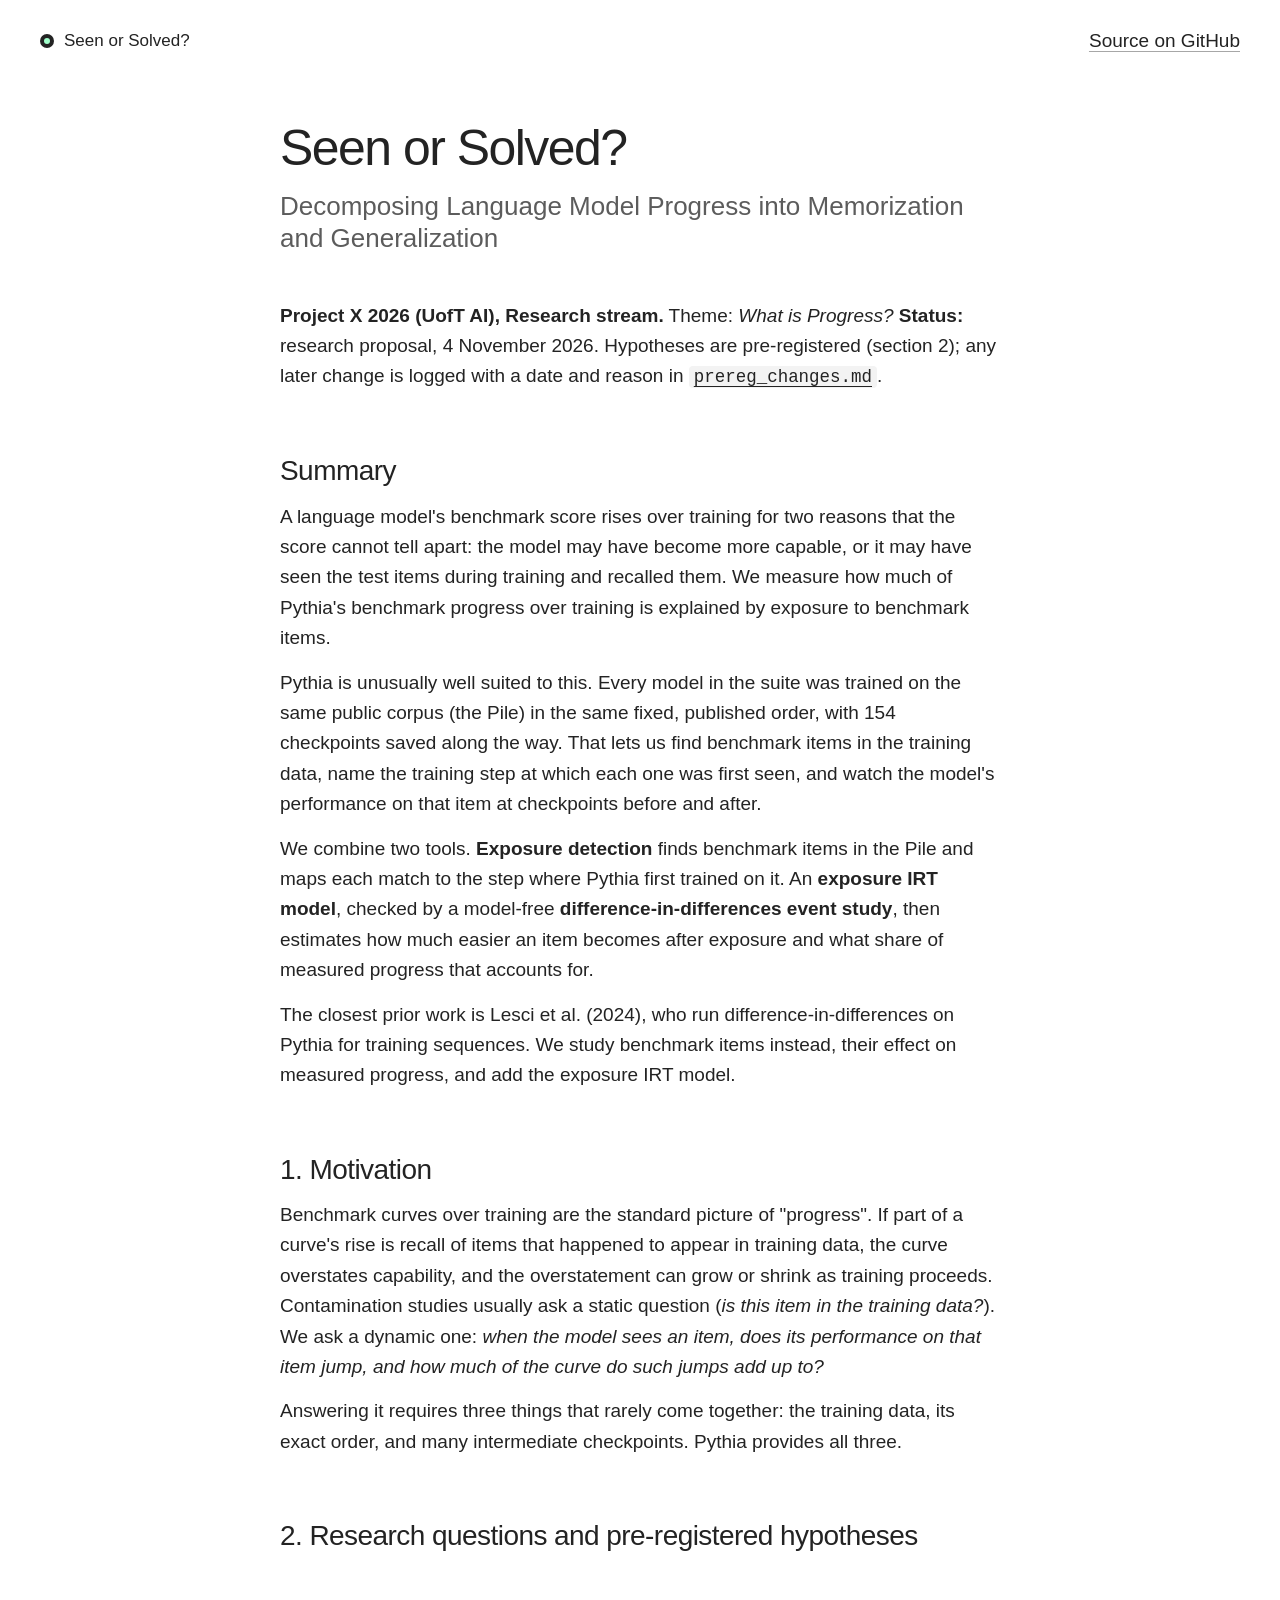
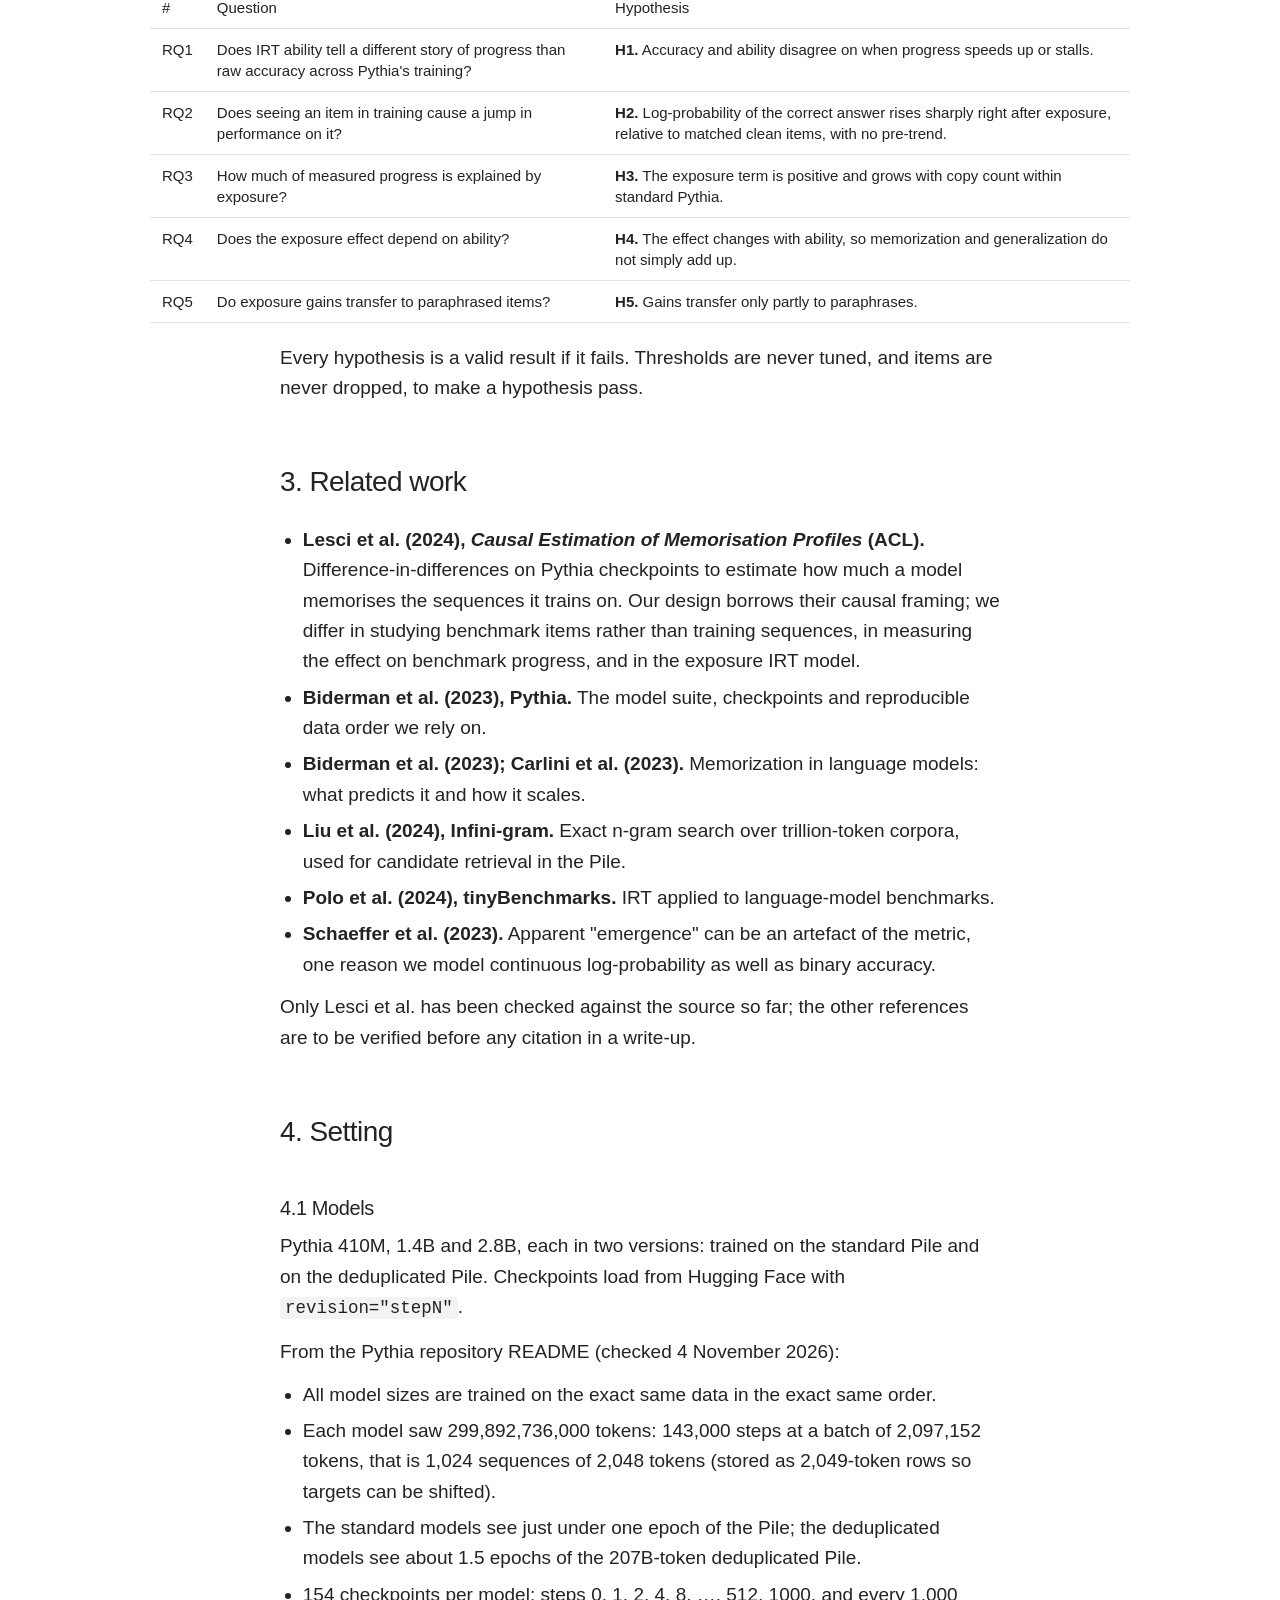
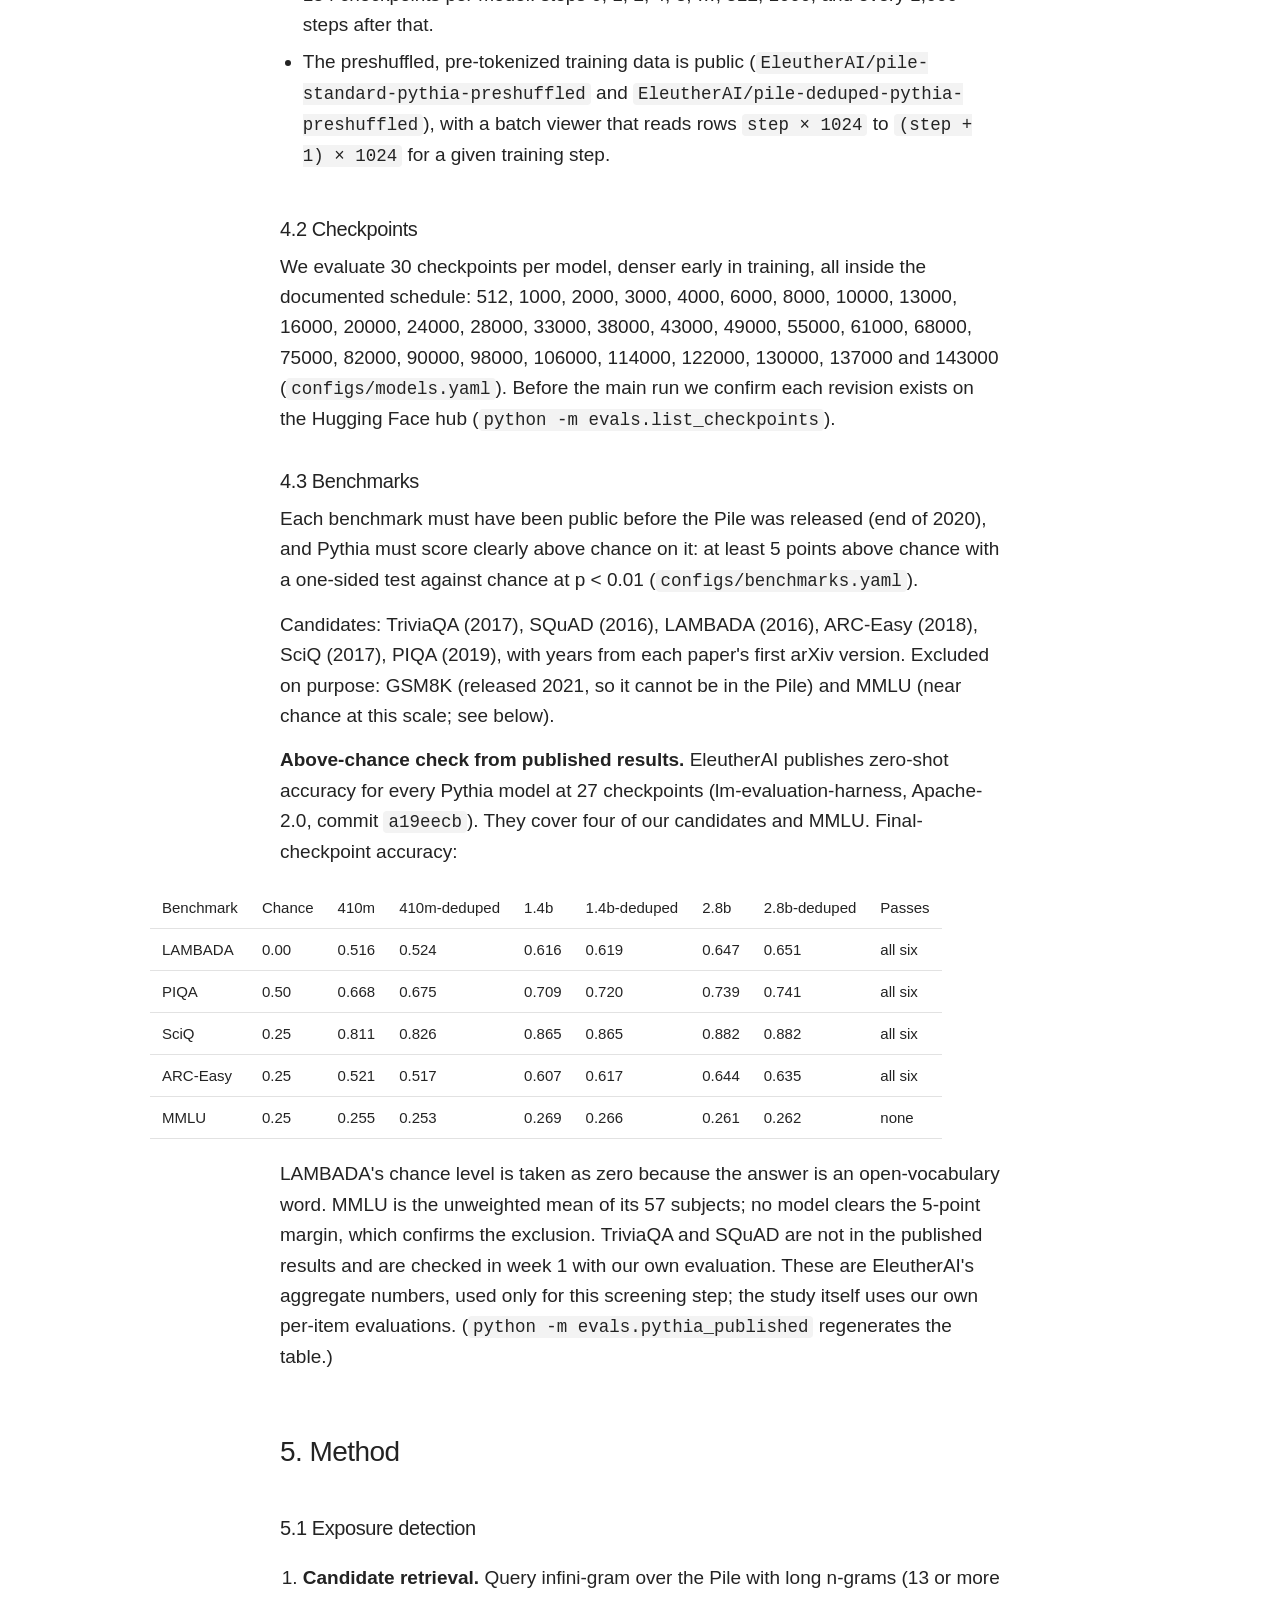
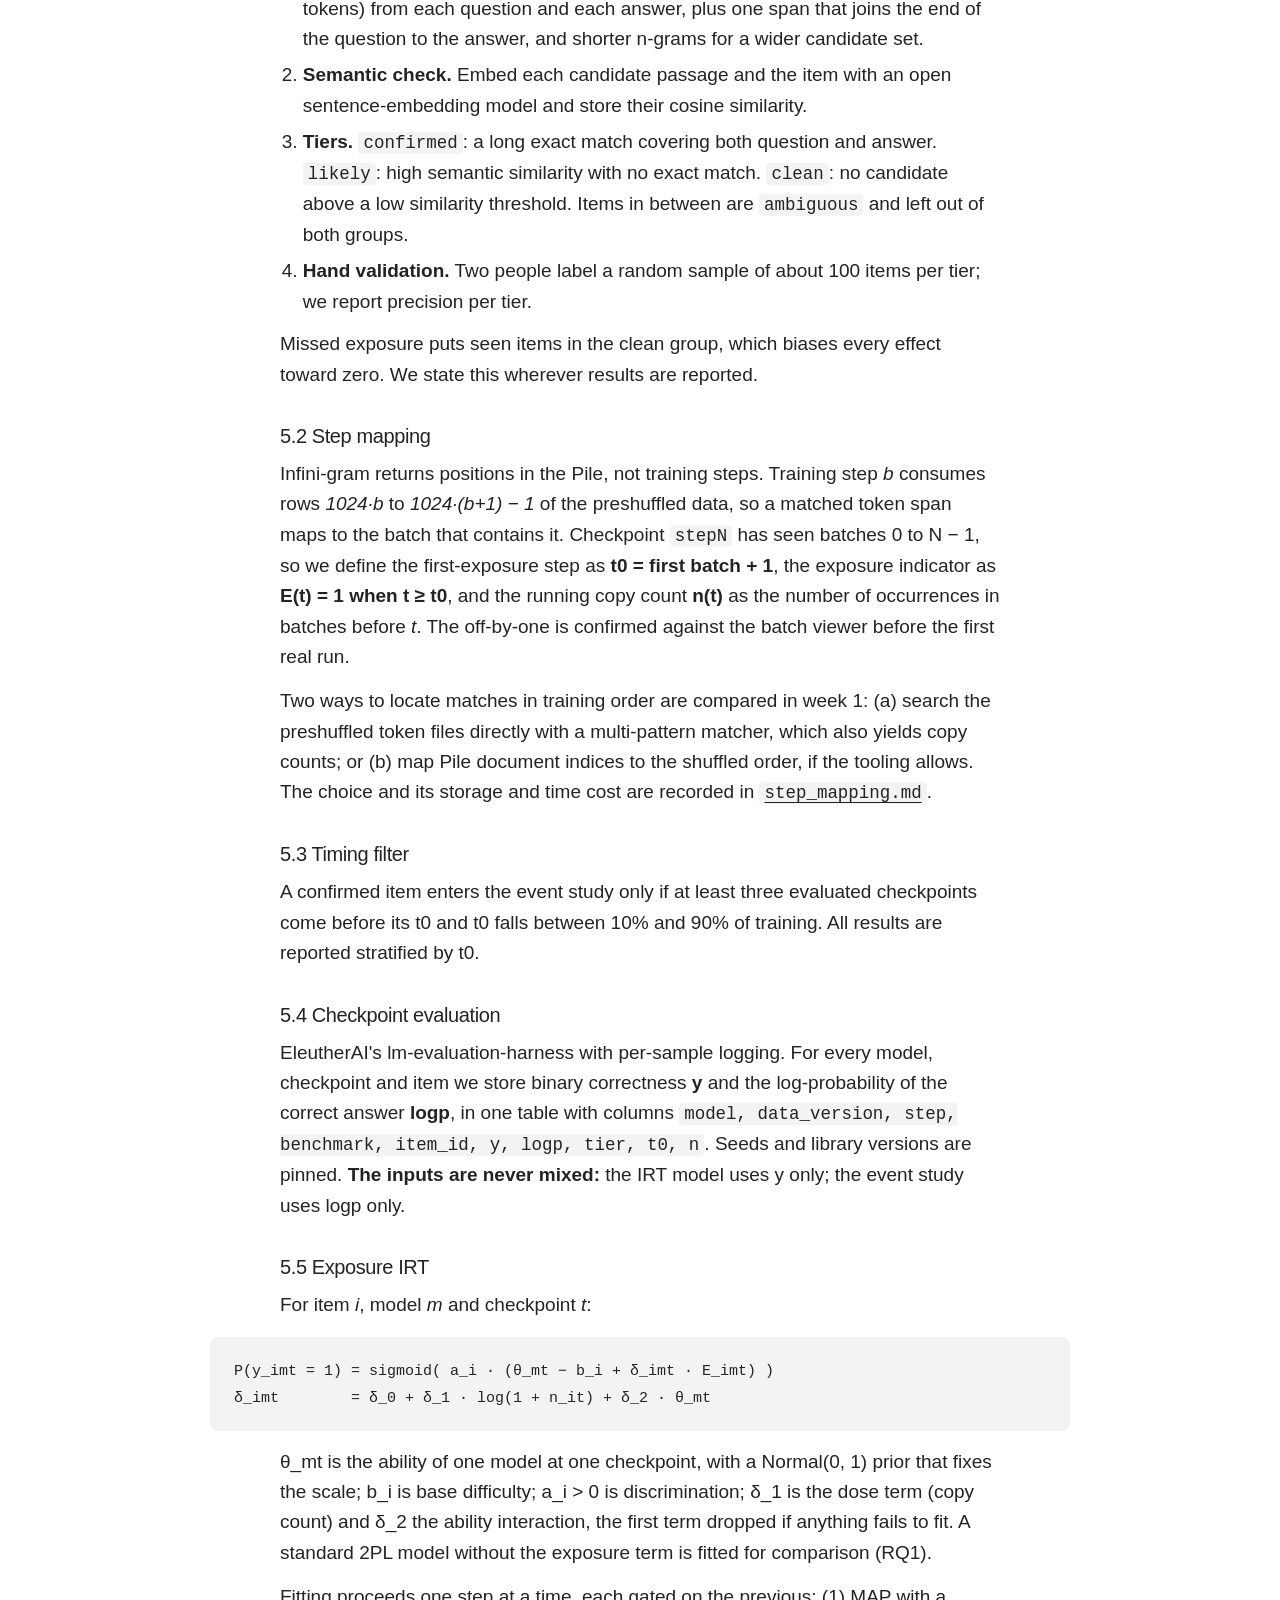
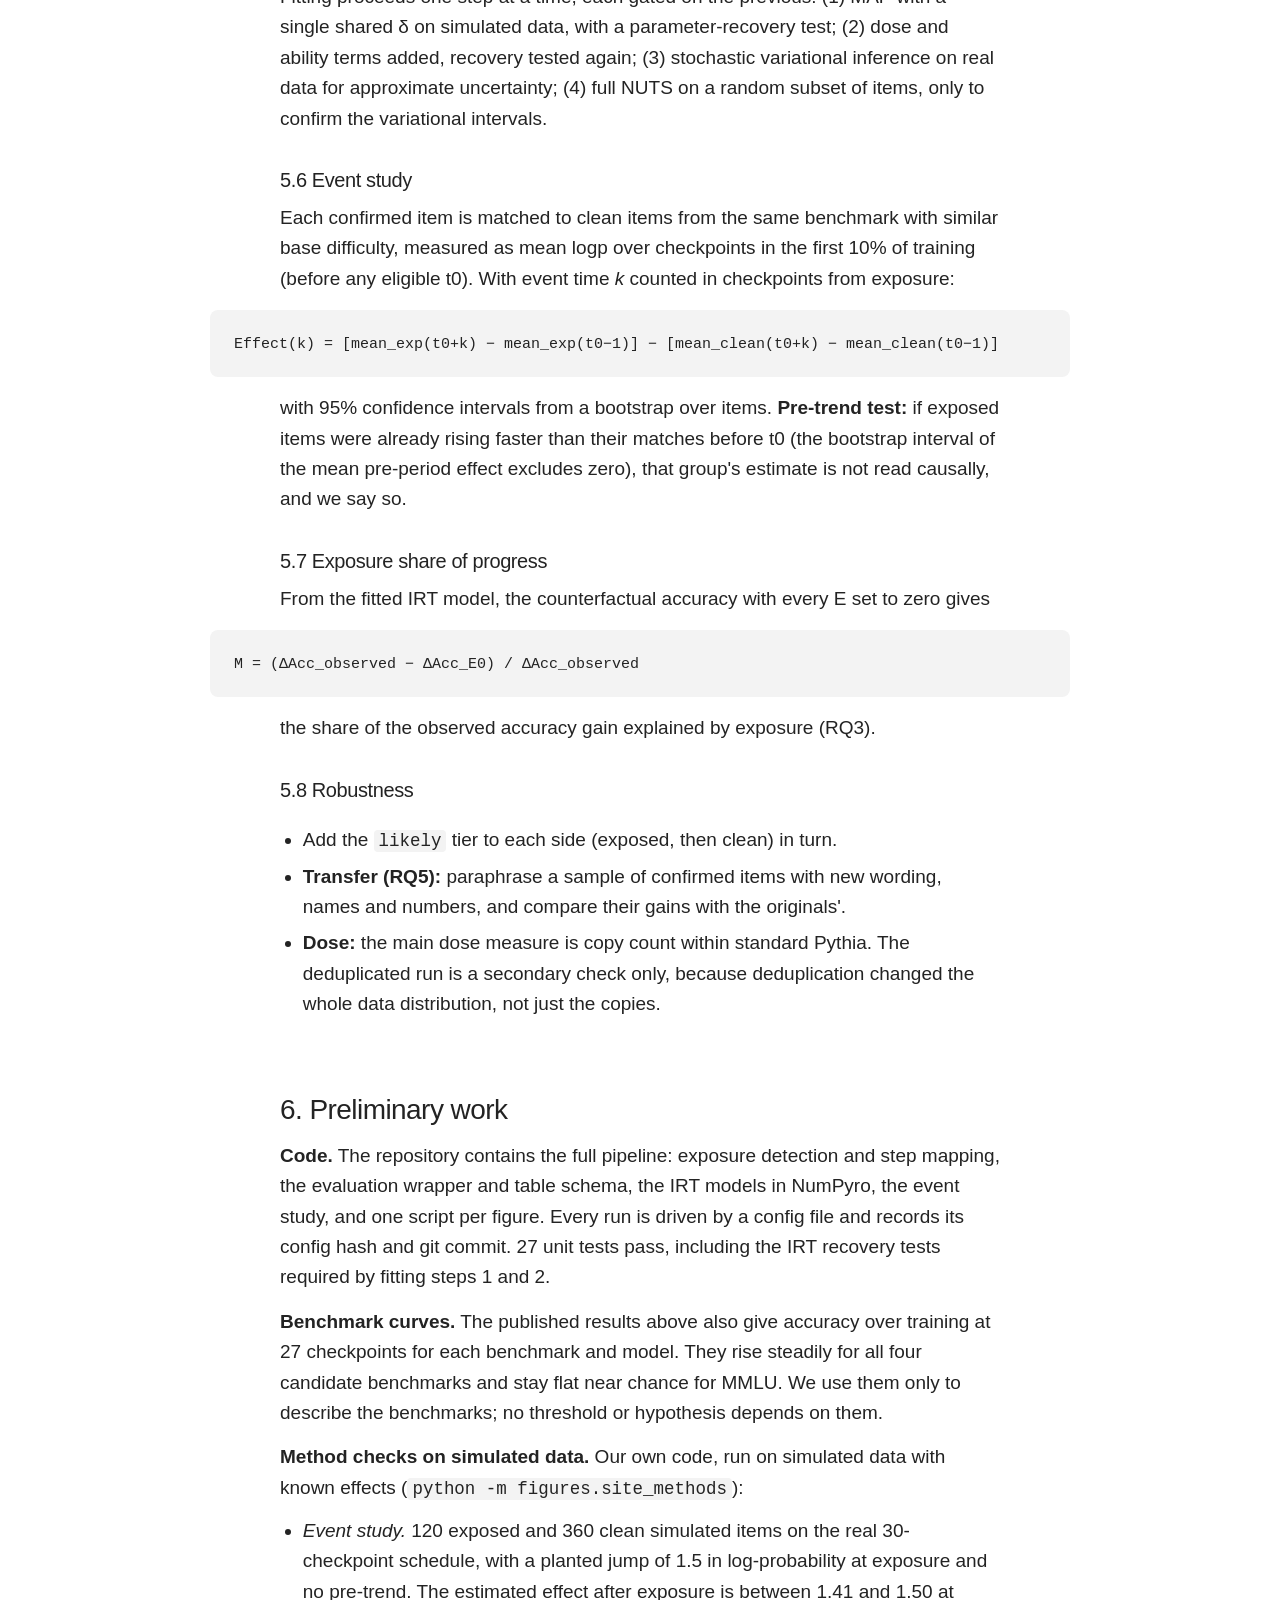
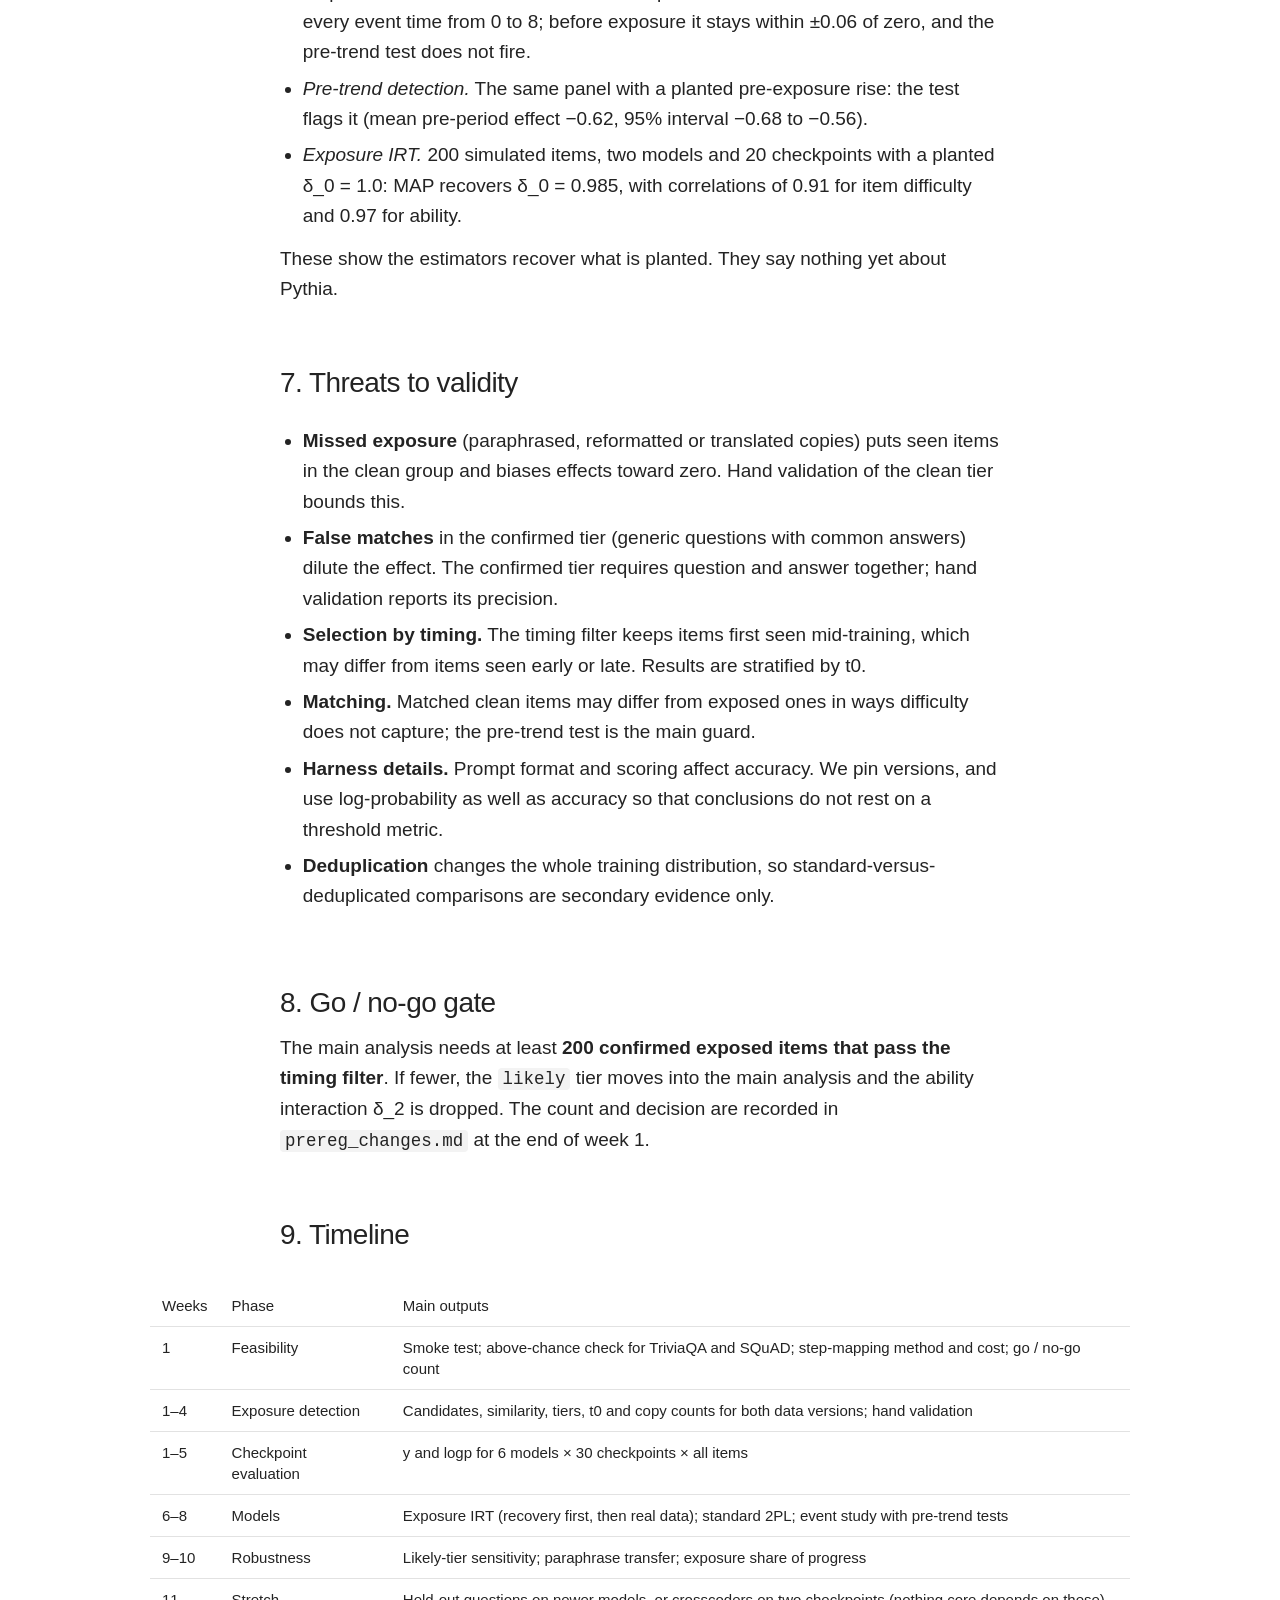
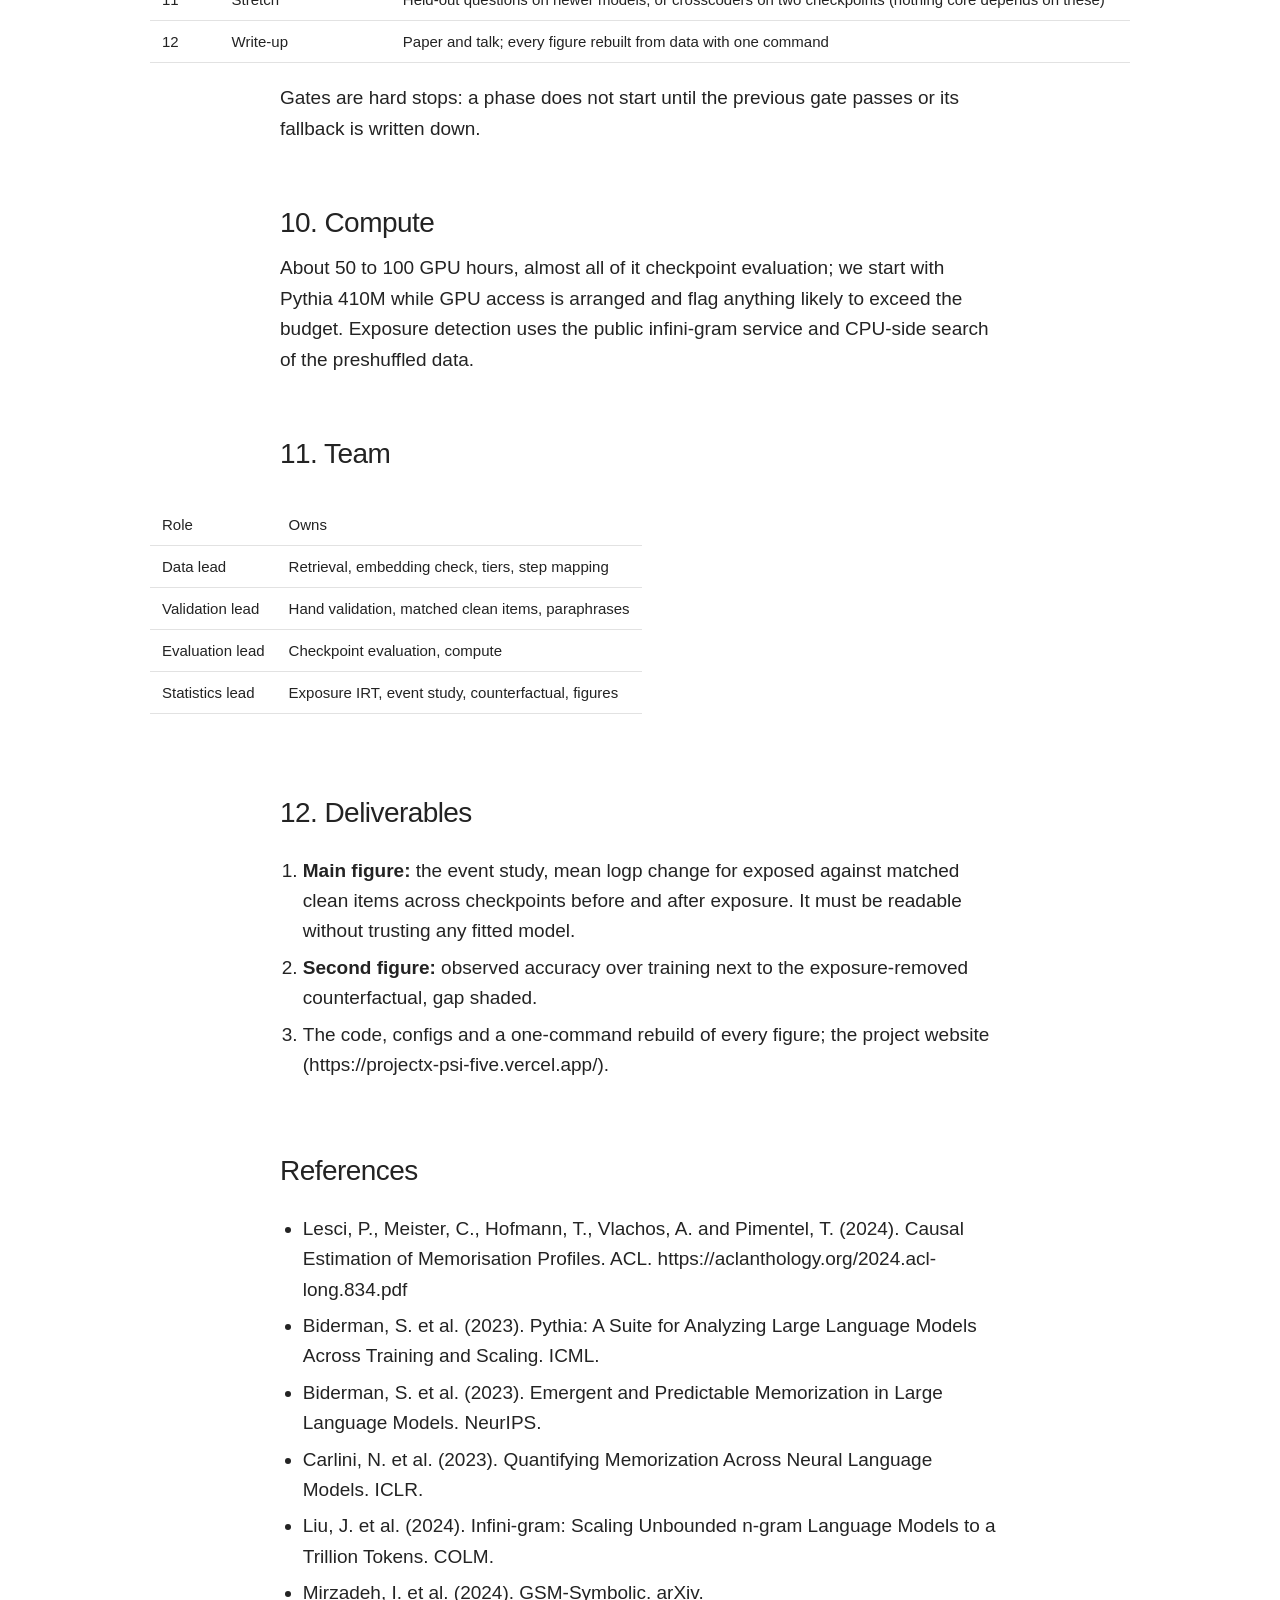
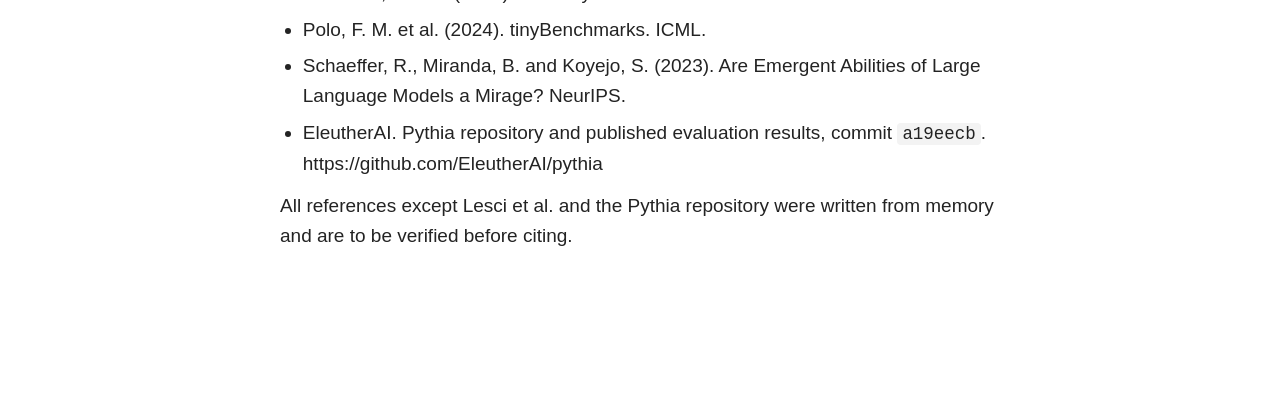
==== site/proposal.html @ 6e541c5e "Redesign the website: light, modern, with charts of the real data New direction from the design skil" ====
<!doctype html>
<html lang="en">
<head>
<meta charset="utf-8">
<meta name="viewport" content="width=device-width, initial-scale=1">
<title>Proposal: Seen or Solved?</title>
<meta name="description" content="Research proposal: how much of Pythia's benchmark progress over training comes from having seen the test questions.">
<link rel="icon" href="data:image/svg+xml,%3Csvg xmlns='http://www.w3.org/2000/svg' viewBox='0 0 32 32'%3E%3Ccircle cx='16' cy='16' r='14' fill='%23a1ffcb' stroke='%23232323' stroke-width='6'/%3E%3C/svg%3E">
<link rel="preconnect" href="https://api.fontshare.com">
<link rel="preconnect" href="https://cdn.fontshare.com" crossorigin>
<link href="https://api.fontshare.com/v2/css?f[]=clash-grotesk@400,500&display=swap" rel="stylesheet">
<link rel="stylesheet" href="assets/css/site.css">
</head>
<body>
<a class="skip" href="#doc">Skip to content</a>
<header class="doc-top">
  <a class="wordmark" href="index.html"><span class="wordmark__dot" aria-hidden="true"></span>Seen or Solved?</a>
  <a class="link" href="https://github.com/Eternal128/ProjectX/blob/main/docs/proposal.md">Source on GitHub</a>
</header>
<main class="doc" id="doc">
<h1>Seen or Solved?</h1>
<p class="doc-sub">Decomposing Language Model Progress into Memorization and Generalization</p>
<p><strong>Project X 2026 (UofT AI), Research stream.</strong> Theme: <em>What is Progress?</em>
<strong>Status:</strong> research proposal, 4 November 2026. Hypotheses are pre-registered (section 2); any later change
is logged with a date and reason in <a href="https://github.com/Eternal128/ProjectX/blob/main/docs/prereg_changes.md"><code>prereg_changes.md</code></a>.</p>

<h2 id="summary">Summary</h2>
<p>A language model's benchmark score rises over training for two reasons that the score cannot tell
apart: the model may have become more capable, or it may have seen the test items during training and
recalled them. We measure how much of Pythia's benchmark progress over training is explained by
exposure to benchmark items.</p>
<p>Pythia is unusually well suited to this. Every model in the suite was trained on the same public
corpus (the Pile) in the same fixed, published order, with 154 checkpoints saved along the way. That
lets us find benchmark items in the training data, name the training step at which each one was
first seen, and watch the model's performance on that item at checkpoints before and after.</p>
<p>We combine two tools. <strong>Exposure detection</strong> finds benchmark items in the Pile and maps each match to
the step where Pythia first trained on it. An <strong>exposure IRT model</strong>, checked by a model-free
<strong>difference-in-differences event study</strong>, then estimates how much easier an item becomes after
exposure and what share of measured progress that accounts for.</p>
<p>The closest prior work is Lesci et al. (2024), who run difference-in-differences on Pythia for
training sequences. We study benchmark items instead, their effect on measured progress, and add the
exposure IRT model.</p>

<h2 id="1-motivation">1. Motivation</h2>
<p>Benchmark curves over training are the standard picture of "progress". If part of a curve's rise is
recall of items that happened to appear in training data, the curve overstates capability, and the
overstatement can grow or shrink as training proceeds. Contamination studies usually ask a static
question (<em>is this item in the training data?</em>). We ask a dynamic one: <em>when the model sees an item,
does its performance on that item jump, and how much of the curve do such jumps add up to?</em></p>
<p>Answering it requires three things that rarely come together: the training data, its exact order,
and many intermediate checkpoints. Pythia provides all three.</p>
<h2 id="2-research-questions-and-pre-registered-hypotheses">2. Research questions and pre-registered hypotheses</h2>
<table>
<thead>
<tr>
<th>#</th>
<th>Question</th>
<th>Hypothesis</th>
</tr>
</thead>
<tbody>
<tr>
<td>RQ1</td>
<td>Does IRT ability tell a different story of progress than raw accuracy across Pythia's training?</td>
<td><strong>H1.</strong> Accuracy and ability disagree on when progress speeds up or stalls.</td>
</tr>
<tr>
<td>RQ2</td>
<td>Does seeing an item in training cause a jump in performance on it?</td>
<td><strong>H2.</strong> Log-probability of the correct answer rises sharply right after exposure, relative to matched clean items, with no pre-trend.</td>
</tr>
<tr>
<td>RQ3</td>
<td>How much of measured progress is explained by exposure?</td>
<td><strong>H3.</strong> The exposure term is positive and grows with copy count within standard Pythia.</td>
</tr>
<tr>
<td>RQ4</td>
<td>Does the exposure effect depend on ability?</td>
<td><strong>H4.</strong> The effect changes with ability, so memorization and generalization do not simply add up.</td>
</tr>
<tr>
<td>RQ5</td>
<td>Do exposure gains transfer to paraphrased items?</td>
<td><strong>H5.</strong> Gains transfer only partly to paraphrases.</td>
</tr>
</tbody>
</table>
<p>Every hypothesis is a valid result if it fails. Thresholds are never tuned, and items are never
dropped, to make a hypothesis pass.</p>
<h2 id="3-related-work">3. Related work</h2>
<ul>
<li><strong>Lesci et al. (2024), <em>Causal Estimation of Memorisation Profiles</em> (ACL).</strong> Difference-in-differences
  on Pythia checkpoints to estimate how much a model memorises the sequences it trains on. Our design
  borrows their causal framing; we differ in studying benchmark items rather than training
  sequences, in measuring the effect on benchmark progress, and in the exposure IRT model.</li>
<li><strong>Biderman et al. (2023), Pythia.</strong> The model suite, checkpoints and reproducible data order we rely on.</li>
<li><strong>Biderman et al. (2023); Carlini et al. (2023).</strong> Memorization in language models: what predicts it
  and how it scales.</li>
<li><strong>Liu et al. (2024), Infini-gram.</strong> Exact n-gram search over trillion-token corpora, used for
  candidate retrieval in the Pile.</li>
<li><strong>Polo et al. (2024), tinyBenchmarks.</strong> IRT applied to language-model benchmarks.</li>
<li><strong>Schaeffer et al. (2023).</strong> Apparent "emergence" can be an artefact of the metric, one reason we model
  continuous log-probability as well as binary accuracy.</li>
</ul>
<p>Only Lesci et al. has been checked against the source so far; the other references are to be
verified before any citation in a write-up.</p>
<h2 id="4-setting">4. Setting</h2>
<h3 id="41-models">4.1 Models</h3>
<p>Pythia 410M, 1.4B and 2.8B, each in two versions: trained on the standard Pile and on the deduplicated
Pile. Checkpoints load from Hugging Face with <code>revision="stepN"</code>.</p>
<p>From the Pythia repository README (checked 4 November 2026):</p>
<ul>
<li>All model sizes are trained on the exact same data in the exact same order.</li>
<li>Each model saw 299,892,736,000 tokens: 143,000 steps at a batch of 2,097,152 tokens, that is 1,024
  sequences of 2,048 tokens (stored as 2,049-token rows so targets can be shifted).</li>
<li>The standard models see just under one epoch of the Pile; the deduplicated models see about 1.5
  epochs of the 207B-token deduplicated Pile.</li>
<li>154 checkpoints per model: steps 0, 1, 2, 4, 8, …, 512, 1000, and every 1,000 steps after that.</li>
<li>The preshuffled, pre-tokenized training data is public (<code>EleutherAI/pile-standard-pythia-preshuffled</code>
  and <code>EleutherAI/pile-deduped-pythia-preshuffled</code>), with a batch viewer that reads rows
  <code>step × 1024</code> to <code>(step + 1) × 1024</code> for a given training step.</li>
</ul>
<h3 id="42-checkpoints">4.2 Checkpoints</h3>
<p>We evaluate 30 checkpoints per model, denser early in training, all inside the documented
schedule: 512, 1000, 2000, 3000, 4000, 6000, 8000, 10000, 13000, 16000, 20000, 24000, 28000, 33000,
38000, 43000, 49000, 55000, 61000, 68000, 75000, 82000, 90000, 98000, 106000, 114000, 122000, 130000,
137000 and 143000 (<code>configs/models.yaml</code>). Before the main run we confirm each revision exists on the
Hugging Face hub (<code>python -m evals.list_checkpoints</code>).</p>
<h3 id="43-benchmarks">4.3 Benchmarks</h3>
<p>Each benchmark must have been public before the Pile was released (end of 2020), and Pythia must score
clearly above chance on it: at least 5 points above chance with a one-sided test against chance at
p &lt; 0.01 (<code>configs/benchmarks.yaml</code>).</p>
<p>Candidates: TriviaQA (2017), SQuAD (2016), LAMBADA (2016), ARC-Easy (2018), SciQ (2017), PIQA (2019),
with years from each paper's first arXiv version. Excluded on purpose: GSM8K (released 2021, so it
cannot be in the Pile) and MMLU (near chance at this scale; see below).</p>
<p><strong>Above-chance check from published results.</strong> EleutherAI publishes zero-shot accuracy for every
Pythia model at 27 checkpoints (lm-evaluation-harness, Apache-2.0, commit <code>a19eecb</code>). They cover four
of our candidates and MMLU. Final-checkpoint accuracy:</p>
<table>
<thead>
<tr>
<th>Benchmark</th>
<th>Chance</th>
<th>410m</th>
<th>410m-deduped</th>
<th>1.4b</th>
<th>1.4b-deduped</th>
<th>2.8b</th>
<th>2.8b-deduped</th>
<th>Passes</th>
</tr>
</thead>
<tbody>
<tr>
<td>LAMBADA</td>
<td>0.00</td>
<td>0.516</td>
<td>0.524</td>
<td>0.616</td>
<td>0.619</td>
<td>0.647</td>
<td>0.651</td>
<td>all six</td>
</tr>
<tr>
<td>PIQA</td>
<td>0.50</td>
<td>0.668</td>
<td>0.675</td>
<td>0.709</td>
<td>0.720</td>
<td>0.739</td>
<td>0.741</td>
<td>all six</td>
</tr>
<tr>
<td>SciQ</td>
<td>0.25</td>
<td>0.811</td>
<td>0.826</td>
<td>0.865</td>
<td>0.865</td>
<td>0.882</td>
<td>0.882</td>
<td>all six</td>
</tr>
<tr>
<td>ARC-Easy</td>
<td>0.25</td>
<td>0.521</td>
<td>0.517</td>
<td>0.607</td>
<td>0.617</td>
<td>0.644</td>
<td>0.635</td>
<td>all six</td>
</tr>
<tr>
<td>MMLU</td>
<td>0.25</td>
<td>0.255</td>
<td>0.253</td>
<td>0.269</td>
<td>0.266</td>
<td>0.261</td>
<td>0.262</td>
<td>none</td>
</tr>
</tbody>
</table>
<p>LAMBADA's chance level is taken as zero because the answer is an open-vocabulary word. MMLU is the
unweighted mean of its 57 subjects; no model clears the 5-point margin, which confirms the
exclusion. TriviaQA and SQuAD are not in the published results and are checked in week 1 with our own
evaluation. These are EleutherAI's aggregate numbers, used only for this screening step; the study
itself uses our own per-item evaluations. (<code>python -m evals.pythia_published</code> regenerates the table.)</p>
<h2 id="5-method">5. Method</h2>
<h3 id="51-exposure-detection">5.1 Exposure detection</h3>
<ol>
<li><strong>Candidate retrieval.</strong> Query infini-gram over the Pile with long n-grams (13 or more tokens) from
   each question and each answer, plus one span that joins the end of the question to the answer, and
   shorter n-grams for a wider candidate set.</li>
<li><strong>Semantic check.</strong> Embed each candidate passage and the item with an open sentence-embedding model
   and store their cosine similarity.</li>
<li><strong>Tiers.</strong> <code>confirmed</code>: a long exact match covering both question and answer. <code>likely</code>: high semantic
   similarity with no exact match. <code>clean</code>: no candidate above a low similarity threshold. Items in
   between are <code>ambiguous</code> and left out of both groups.</li>
<li><strong>Hand validation.</strong> Two people label a random sample of about 100 items per tier; we report precision
   per tier.</li>
</ol>
<p>Missed exposure puts seen items in the clean group, which biases every effect toward zero. We state
this wherever results are reported.</p>
<h3 id="52-step-mapping">5.2 Step mapping</h3>
<p>Infini-gram returns positions in the Pile, not training steps. Training step <em>b</em> consumes rows
<em>1024·b</em> to <em>1024·(b+1) − 1</em> of the preshuffled data, so a matched token span maps to the batch that
contains it. Checkpoint <code>stepN</code> has seen batches 0 to N − 1, so we define the first-exposure step as
<strong>t0 = first batch + 1</strong>, the exposure indicator as <strong>E(t) = 1 when t ≥ t0</strong>, and the running copy count
<strong>n(t)</strong> as the number of occurrences in batches before <em>t</em>. The off-by-one is confirmed against the
batch viewer before the first real run.</p>
<p>Two ways to locate matches in training order are compared in week 1: (a) search the preshuffled token
files directly with a multi-pattern matcher, which also yields copy counts; or (b) map Pile document
indices to the shuffled order, if the tooling allows. The choice and its storage and time cost are
recorded in <a href="https://github.com/Eternal128/ProjectX/blob/main/docs/step_mapping.md"><code>step_mapping.md</code></a>.</p>
<h3 id="53-timing-filter">5.3 Timing filter</h3>
<p>A confirmed item enters the event study only if at least three evaluated checkpoints come before its
t0 and t0 falls between 10% and 90% of training. All results are reported stratified by t0.</p>
<h3 id="54-checkpoint-evaluation">5.4 Checkpoint evaluation</h3>
<p>EleutherAI's lm-evaluation-harness with per-sample logging. For every model, checkpoint and item we
store binary correctness <strong>y</strong> and the log-probability of the correct answer <strong>logp</strong>, in one table with
columns <code>model, data_version, step, benchmark, item_id, y, logp, tier, t0, n</code>. Seeds and library
versions are pinned. <strong>The inputs are never mixed:</strong> the IRT model uses y only; the event study uses
logp only.</p>
<h3 id="55-exposure-irt">5.5 Exposure IRT</h3>
<p>For item <em>i</em>, model <em>m</em> and checkpoint <em>t</em>:</p>
<pre><code>P(y_imt = 1) = sigmoid( a_i · (θ_mt − b_i + δ_imt · E_imt) )
δ_imt        = δ_0 + δ_1 · log(1 + n_it) + δ_2 · θ_mt
</code></pre>
<p>θ_mt is the ability of one model at one checkpoint, with a Normal(0, 1) prior that fixes the scale;
b_i is base difficulty; a_i &gt; 0 is discrimination; δ_1 is the dose term (copy count) and δ_2 the
ability interaction, the first term dropped if anything fails to fit. A standard 2PL model without the
exposure term is fitted for comparison (RQ1).</p>
<p>Fitting proceeds one step at a time, each gated on the previous: (1) MAP with a single shared δ on
simulated data, with a parameter-recovery test; (2) dose and ability terms added, recovery tested
again; (3) stochastic variational inference on real data for approximate uncertainty; (4) full NUTS
on a random subset of items, only to confirm the variational intervals.</p>
<h3 id="56-event-study">5.6 Event study</h3>
<p>Each confirmed item is matched to clean items from the same benchmark with similar base difficulty,
measured as mean logp over checkpoints in the first 10% of training (before any eligible t0). With
event time <em>k</em> counted in checkpoints from exposure:</p>
<pre><code>Effect(k) = [mean_exp(t0+k) − mean_exp(t0−1)] − [mean_clean(t0+k) − mean_clean(t0−1)]
</code></pre>
<p>with 95% confidence intervals from a bootstrap over items. <strong>Pre-trend test:</strong> if exposed items were
already rising faster than their matches before t0 (the bootstrap interval of the mean pre-period
effect excludes zero), that group's estimate is not read causally, and we say so.</p>
<h3 id="57-exposure-share-of-progress">5.7 Exposure share of progress</h3>
<p>From the fitted IRT model, the counterfactual accuracy with every E set to zero gives</p>
<pre><code>M = (ΔAcc_observed − ΔAcc_E0) / ΔAcc_observed
</code></pre>
<p>the share of the observed accuracy gain explained by exposure (RQ3).</p>
<h3 id="58-robustness">5.8 Robustness</h3>
<ul>
<li>Add the <code>likely</code> tier to each side (exposed, then clean) in turn.</li>
<li><strong>Transfer (RQ5):</strong> paraphrase a sample of confirmed items with new wording, names and numbers, and
  compare their gains with the originals'.</li>
<li><strong>Dose:</strong> the main dose measure is copy count within standard Pythia. The deduplicated run is a
  secondary check only, because deduplication changed the whole data distribution, not just the copies.</li>
</ul>
<h2 id="6-preliminary-work">6. Preliminary work</h2>
<p><strong>Code.</strong> The repository contains the full pipeline: exposure detection and step mapping, the
evaluation wrapper and table schema, the IRT models in NumPyro, the event study, and one script per
figure. Every run is driven by a config file and records its config hash and git commit. 27 unit
tests pass, including the IRT recovery tests required by fitting steps 1 and 2.</p>
<p><strong>Benchmark curves.</strong> The published results above also give accuracy over training at 27 checkpoints
for each benchmark and model. They rise steadily for all four candidate benchmarks and stay flat near
chance for MMLU. We use them only to describe the benchmarks; no threshold or hypothesis depends on
them.</p>
<p><strong>Method checks on simulated data.</strong> Our own code, run on simulated data with known effects
(<code>python -m figures.site_methods</code>):</p>
<ul>
<li><em>Event study.</em> 120 exposed and 360 clean simulated items on the real 30-checkpoint schedule, with a
  planted jump of 1.5 in log-probability at exposure and no pre-trend. The estimated effect after
  exposure is between 1.41 and 1.50 at every event time from 0 to 8; before exposure it stays within
  ±0.06 of zero, and the pre-trend test does not fire.</li>
<li><em>Pre-trend detection.</em> The same panel with a planted pre-exposure rise: the test flags it (mean
  pre-period effect −0.62, 95% interval −0.68 to −0.56).</li>
<li><em>Exposure IRT.</em> 200 simulated items, two models and 20 checkpoints with a planted δ_0 = 1.0: MAP
  recovers δ_0 = 0.985, with correlations of 0.91 for item difficulty and 0.97 for ability.</li>
</ul>
<p>These show the estimators recover what is planted. They say nothing yet about Pythia.</p>
<h2 id="7-threats-to-validity">7. Threats to validity</h2>
<ul>
<li><strong>Missed exposure</strong> (paraphrased, reformatted or translated copies) puts seen items in the clean
  group and biases effects toward zero. Hand validation of the clean tier bounds this.</li>
<li><strong>False matches</strong> in the confirmed tier (generic questions with common answers) dilute the effect.
  The confirmed tier requires question and answer together; hand validation reports its precision.</li>
<li><strong>Selection by timing.</strong> The timing filter keeps items first seen mid-training, which may differ from
  items seen early or late. Results are stratified by t0.</li>
<li><strong>Matching.</strong> Matched clean items may differ from exposed ones in ways difficulty does not capture;
  the pre-trend test is the main guard.</li>
<li><strong>Harness details.</strong> Prompt format and scoring affect accuracy. We pin versions, and use log-probability
  as well as accuracy so that conclusions do not rest on a threshold metric.</li>
<li><strong>Deduplication</strong> changes the whole training distribution, so standard-versus-deduplicated
  comparisons are secondary evidence only.</li>
</ul>
<h2 id="8-go-no-go-gate">8. Go / no-go gate</h2>
<p>The main analysis needs at least <strong>200 confirmed exposed items that pass the timing filter</strong>. If fewer,
the <code>likely</code> tier moves into the main analysis and the ability interaction δ_2 is dropped. The count
and decision are recorded in <code>prereg_changes.md</code> at the end of week 1.</p>
<h2 id="9-timeline">9. Timeline</h2>
<table>
<thead>
<tr>
<th>Weeks</th>
<th>Phase</th>
<th>Main outputs</th>
</tr>
</thead>
<tbody>
<tr>
<td>1</td>
<td>Feasibility</td>
<td>Smoke test; above-chance check for TriviaQA and SQuAD; step-mapping method and cost; go / no-go count</td>
</tr>
<tr>
<td>1–4</td>
<td>Exposure detection</td>
<td>Candidates, similarity, tiers, t0 and copy counts for both data versions; hand validation</td>
</tr>
<tr>
<td>1–5</td>
<td>Checkpoint evaluation</td>
<td>y and logp for 6 models × 30 checkpoints × all items</td>
</tr>
<tr>
<td>6–8</td>
<td>Models</td>
<td>Exposure IRT (recovery first, then real data); standard 2PL; event study with pre-trend tests</td>
</tr>
<tr>
<td>9–10</td>
<td>Robustness</td>
<td>Likely-tier sensitivity; paraphrase transfer; exposure share of progress</td>
</tr>
<tr>
<td>11</td>
<td>Stretch</td>
<td>Held-out questions on newer models, or crosscoders on two checkpoints (nothing core depends on these)</td>
</tr>
<tr>
<td>12</td>
<td>Write-up</td>
<td>Paper and talk; every figure rebuilt from data with one command</td>
</tr>
</tbody>
</table>
<p>Gates are hard stops: a phase does not start until the previous gate passes or its fallback is
written down.</p>
<h2 id="10-compute">10. Compute</h2>
<p>About 50 to 100 GPU hours, almost all of it checkpoint evaluation; we start with Pythia 410M while
GPU access is arranged and flag anything likely to exceed the budget. Exposure detection uses the
public infini-gram service and CPU-side search of the preshuffled data.</p>
<h2 id="11-team">11. Team</h2>
<table>
<thead>
<tr>
<th>Role</th>
<th>Owns</th>
</tr>
</thead>
<tbody>
<tr>
<td>Data lead</td>
<td>Retrieval, embedding check, tiers, step mapping</td>
</tr>
<tr>
<td>Validation lead</td>
<td>Hand validation, matched clean items, paraphrases</td>
</tr>
<tr>
<td>Evaluation lead</td>
<td>Checkpoint evaluation, compute</td>
</tr>
<tr>
<td>Statistics lead</td>
<td>Exposure IRT, event study, counterfactual, figures</td>
</tr>
</tbody>
</table>
<h2 id="12-deliverables">12. Deliverables</h2>
<ol>
<li><strong>Main figure:</strong> the event study, mean logp change for exposed against matched clean items across
   checkpoints before and after exposure. It must be readable without trusting any fitted model.</li>
<li><strong>Second figure:</strong> observed accuracy over training next to the exposure-removed counterfactual, gap
   shaded.</li>
<li>The code, configs and a one-command rebuild of every figure; the project website
   (https://projectx-psi-five.vercel.app/).</li>
</ol>
<h2 id="references">References</h2>
<ul>
<li>Lesci, P., Meister, C., Hofmann, T., Vlachos, A. and Pimentel, T. (2024). Causal Estimation of
  Memorisation Profiles. ACL. https://aclanthology.org/2024.acl-long.834.pdf</li>
<li>Biderman, S. et al. (2023). Pythia: A Suite for Analyzing Large Language Models Across Training and
  Scaling. ICML.</li>
<li>Biderman, S. et al. (2023). Emergent and Predictable Memorization in Large Language Models. NeurIPS.</li>
<li>Carlini, N. et al. (2023). Quantifying Memorization Across Neural Language Models. ICLR.</li>
<li>Liu, J. et al. (2024). Infini-gram: Scaling Unbounded n-gram Language Models to a Trillion Tokens. COLM.</li>
<li>Mirzadeh, I. et al. (2024). GSM-Symbolic. arXiv.</li>
<li>Polo, F. M. et al. (2024). tinyBenchmarks. ICML.</li>
<li>Schaeffer, R., Miranda, B. and Koyejo, S. (2023). Are Emergent Abilities of Large Language Models a
  Mirage? NeurIPS.</li>
<li>EleutherAI. Pythia repository and published evaluation results, commit <code>a19eecb</code>.
  https://github.com/EleutherAI/pythia</li>
</ul>
<p>All references except Lesci et al. and the Pythia repository were written from memory and are to be
verified before citing.</p>
</main>
</body>
</html>
---- site/assets/css/site.css ----
/* Seen or Solved? — project site, v2.
   Direction: "The product performs" (working chart fragments), Clash Grotesk, greys and mint, light. */

:root {
  color-scheme: light;
  --bg: #ffffff;
  --surface: #f3f3f3;
  --surface-2: #e9e9e9;
  --ink: #232323;
  --muted: #5c5c5c;
  --accent: #a1ffcb;
  --accent-ink: #232323;
  --field-ink: #ffffff;

  /* chart roles (dataviz reference palette, validated light, first three slots all-pairs) */
  --series-1: #2a78d6;
  --series-2: #eb6834;
  --series-3: #1baf7a;
  --grid: #e2e2e2;
  --axis: #8a8a8a;

  /* type: small, body, lead, statement, head, figure */
  --step-small: 0.875rem;
  --step-body: clamp(1.0625rem, 1rem + 0.25vw, 1.1875rem);
  --step-lead: clamp(1.25rem, 1.1rem + 0.7vw, 1.625rem);
  --step-statement: clamp(1.5rem, 1rem + 1.5vw, 2.25rem);
  --step-head: clamp(2rem, 1.3rem + 3.2vw, 4rem);
  --step-figure: clamp(3.25rem, 1.4rem + 6.4vw, 7rem);

  --m: 40px;
  --gap: 24px;
  --r: 8px;
  --section: clamp(120px, 13vw, 200px);

  --ease-out: cubic-bezier(0.22, 1, 0.36, 1);
  --ease-expo: cubic-bezier(0.16, 1, 0.3, 1);
  --ease-in-out: cubic-bezier(0.76, 0, 0.24, 1);
  --t-press: 140ms;
  --t-hover: 180ms;
  --t-ui: 240ms;
}
@media (max-width: 900px) { :root { --m: 20px; --gap: 16px; --section: 104px; } }

/* ---------- base ---------- */
*, *::before, *::after { box-sizing: border-box; }
html { -webkit-text-size-adjust: 100%; scroll-behavior: smooth; }
@media (prefers-reduced-motion: reduce) { html { scroll-behavior: auto; } }
body {
  margin: 0; background: var(--bg); color: var(--ink);
  font-family: "Clash Grotesk", "Helvetica Neue", Helvetica, Arial, system-ui, sans-serif;
  font-size: var(--step-body); line-height: 1.4; font-variant-numeric: lining-nums;
  -webkit-font-smoothing: antialiased; overflow-x: hidden;
}
h1, h2, h3, p, ol, ul, figure, dl, dd { margin: 0; padding: 0; }
ol, ul { list-style: none; }
h1, h2, h3 { font-weight: 500; letter-spacing: -0.02em; line-height: 1.05; text-wrap: balance; }
a { color: inherit; }
svg { display: block; }
::selection { background: var(--accent); color: var(--accent-ink); }
:focus-visible { outline: 2px solid var(--ink); outline-offset: 3px; border-radius: 2px; }
.dark :focus-visible { outline-color: var(--field-ink); }
.sr-table caption, .sr-table th, .sr-table td { clip-path: inset(50%); }
.visually-hidden { position: absolute !important; width: 1px; height: 1px; overflow: hidden; clip: rect(0 0 0 0); clip-path: inset(50%); white-space: nowrap; }
.skip { position: absolute; left: var(--m); top: -100px; background: var(--ink); color: var(--bg); padding: 12px 16px; z-index: 20; border-radius: var(--r); }
.skip:focus { top: 16px; }
.num { font-variant-numeric: tabular-nums lining-nums; }
.soft { color: var(--muted); }

.link { text-decoration: underline; text-decoration-thickness: 1px; text-underline-offset: 0.22em; text-decoration-color: color-mix(in srgb, currentColor 40%, transparent); transition: text-decoration-color var(--t-hover) ease; }
@media (hover: hover) and (pointer: fine) { .link:hover { text-decoration-color: currentColor; } }

.button {
  display: inline-flex; align-items: center; gap: 10px; min-height: 48px; padding: 0 22px;
  background: var(--accent); color: var(--accent-ink); border: 0; border-radius: var(--r);
  font: inherit; font-weight: 500; text-decoration: none; cursor: pointer;
  transition: transform var(--t-press) var(--ease-out), background-color var(--t-hover) ease;
}
.button:active { transform: scale(0.97); }
@media (hover: hover) and (pointer: fine) { .button:hover { background: #7ff5b4; } }
.button svg { width: 18px; height: 18px; transition: transform var(--t-ui) var(--ease-out); }
@media (hover: hover) and (pointer: fine) { .button:hover svg { transform: translateX(3px); } }

.grid { display: grid; grid-template-columns: repeat(12, minmax(0, 1fr)); column-gap: var(--gap); }
.wrap { padding-inline: var(--m); }
.section-h { font-size: var(--step-lead); font-weight: 500; letter-spacing: -0.015em; }
.section-p { margin-top: 12px; max-width: 56ch; }

/* ---------- interface fragments (data-ui) ---------- */
[data-ui] { font-size: 14px; line-height: 1.35; }
[data-ui] .ui-label { font-size: 13px; color: var(--muted); }
[data-ui] .ui-value { font-size: 14px; font-variant-numeric: tabular-nums; }
.chart { position: relative; width: 100%; min-width: 0; contain: inline-size; }
.chart svg { width: 100%; height: 100%; overflow: visible; }
.chart text { font-family: inherit; font-size: 13px; fill: var(--muted); }
.chart .t-ink { fill: var(--ink); }
.chart .t-strong { fill: var(--ink); font-weight: 500; }
.tooltip {
  position: absolute; pointer-events: none; z-index: 5; min-width: 150px; padding: 10px 12px;
  background: var(--bg); color: var(--ink); border: 1px solid var(--grid); border-radius: 6px; /* taste-skill-ignore: floating tooltip */
  box-shadow: 0 6px 24px rgb(0 0 0 / 0.12); /* taste-skill-ignore: floating tooltip */
  font-size: 13px; line-height: 1.45;
  opacity: 0; transform: translateY(4px); transition: opacity 120ms ease, transform 120ms ease;
}
.tooltip.is-on { opacity: 1; transform: none; }
.tooltip .tt-h { font-weight: 500; margin-bottom: 4px; }
.tooltip .tt-row { display: grid; grid-template-columns: 10px 1fr auto; gap: 8px; align-items: center; }
.tooltip .tt-dot { width: 10px; height: 10px; border-radius: 50%; }
.table-view { margin-top: 12px; font-size: 14px; }
.table-view summary { cursor: pointer; color: var(--muted); width: fit-content; }
.table-view summary:hover { color: var(--ink); }
.table-view .scroll { overflow-x: auto; margin-top: 10px; max-height: 320px; overflow-y: auto; }
.table-view table { border-collapse: collapse; font-variant-numeric: tabular-nums; min-width: 100%; }
.table-view th, .table-view td { text-align: right; padding: 6px 10px; border-bottom: 1px solid var(--grid); white-space: nowrap; }
.table-view th:first-child, .table-view td:first-child { text-align: left; }
.table-view th { font-weight: 500; position: sticky; top: 0; background: var(--bg); }

/* ---------- hero: control that reads the page ---------- */
.hero { display: grid; grid-template-columns: 1fr 1fr; min-height: 100svh; }
.hero__left { position: relative; display: flex; flex-direction: column; justify-content: space-between; padding: 40px; background: var(--bg); }
.hero__right { position: relative; display: grid; place-items: center; padding: 96px 40px 40px; background: var(--surface); }
.wordmark { display: inline-flex; align-items: center; gap: 10px; font-weight: 500; text-decoration: none; font-size: 1.0625rem; }
.wordmark__dot { width: 14px; height: 14px; border-radius: 50%; background: var(--ink); display: grid; place-items: center; }
.wordmark__dot::after { content: ""; width: 6px; height: 6px; border-radius: 50%; background: var(--accent); }
.hero__toplink { position: absolute; top: 40px; right: 40px; font-size: var(--step-small); }
.hero__copy { max-width: 560px; }
.hero h1 { font-size: clamp(2rem, 1.2rem + 2.4vw, 3.25rem); /* display step */ line-height: 1.0; letter-spacing: -0.03em; }
.hero h1 .line { display: block; overflow: hidden; padding-bottom: 0.08em; }
.hero h1 .line > span { display: block; }
.hero__sentence { margin-top: 20px; max-width: 44ch; font-size: var(--step-body); }
.hero__actions { margin-top: 32px; display: flex; flex-wrap: wrap; align-items: center; gap: 24px; }

.probe { width: min(100%, 480px); background: var(--bg); border-radius: 12px; padding: 22px; }
.probe__head { display: flex; justify-content: space-between; align-items: baseline; gap: 12px; }
.probe__title { font-size: 14px; font-weight: 500; }
.probe__chart { height: 150px; margin-top: 14px; }
.probe__range { width: 100%; margin: 6px 0 0; height: 36px; accent-color: var(--ink); cursor: pointer; }
.probe__readout { margin-top: 12px; display: grid; grid-template-columns: repeat(2, minmax(0, 1fr)); gap: 12px 16px; }
.probe__readout dd { font-size: var(--step-body); font-variant-numeric: tabular-nums; }
.verdict { display: inline-flex; align-items: center; gap: 8px; }
.verdict::before { content: ""; width: 10px; height: 10px; border-radius: 50%; background: #0ca30c; }
.verdict[data-kept="false"]::before { background: #d03b3b; }
.probe__note { margin-top: 14px; font-size: 13px; color: var(--muted); }

@media (max-width: 900px) {
  .hero { grid-template-columns: 1fr; min-height: 0; }
  .hero__right { order: 1; padding: 72px 20px 32px; min-height: 58svh; }
  .hero__left { order: 2; padding: 32px 20px 48px; min-height: 0; gap: 40px; }
  .hero { position: relative; }
  .hero__left { position: static; }
  .hero__left .wordmark { position: absolute; top: 22px; left: 20px; z-index: 2; }
  .hero__toplink { top: 22px; right: 20px; }
}

/* ---------- ledger: column aligned on the decimal ---------- */
.ledger { padding: var(--section) var(--m) 0; align-items: center; }
.ledger__intro { grid-column: 1 / 6; }
.ledger__h { font-size: var(--step-statement); line-height: 1.08; letter-spacing: -0.02em; }
.ledger__h span { display: block; }
.ledger__h span:first-child { color: var(--muted); }
.ledger__note { margin-top: 20px; max-width: 36ch; }
.ledger__rows { grid-column: 7 / 13; display: grid; gap: 20px; }
.ledger__row { display: grid; grid-template-columns: max-content max-content minmax(0, 1fr); align-items: baseline; column-gap: 0; }
.ledger__whole, .ledger__dec { font-size: var(--step-figure); line-height: 1; letter-spacing: -0.02em; font-variant-numeric: tabular-nums lining-nums; }
.ledger__whole { text-align: right; }
.ledger__cap { margin-left: 24px; max-width: 30ch; }
.ledger__cap b { font-weight: 500; }
.ledger__row--out .ledger__whole, .ledger__row--out .ledger__dec { color: var(--muted); }
@media (max-width: 900px) {
  .ledger__intro, .ledger__rows { grid-column: 1 / -1; }
  .ledger__rows { margin-top: 40px; gap: 28px; }
}
@media (max-width: 600px) {
  .ledger__row { grid-template-columns: max-content minmax(0, 1fr); }
  .ledger__cap { grid-column: 1 / -1; margin-left: 0; margin-top: 6px; }
}

/* ---------- showcase: live demo with controls ---------- */
.show { padding: var(--section) var(--m) 0; }
.show__inner { max-width: none; }
.panel { margin-top: 28px; display: grid; grid-template-columns: 62fr 38fr; border-radius: 12px; overflow: hidden; background: var(--surface); min-height: 600px; }
.panel__demo { position: relative; padding: 24px 24px 20px; background: #fafafa; display: flex; flex-direction: column; }
.panel__demo .chart { flex: 1; min-height: 420px; }
.panel__caption { display: flex; justify-content: space-between; gap: 16px; align-items: baseline; }
.panel__caption h3 { font-size: 14px; font-weight: 500; letter-spacing: 0; }
.panel__source { margin-top: 12px; font-size: 13px; color: var(--muted); }
.panel__controls { padding: 20px; display: grid; align-content: start; gap: 2px; background: var(--surface-2); }
.ctl-group + .ctl-group { margin-top: 18px; }
.ctl-group legend, .ctl-heading { padding: 0; font-size: 13px; color: var(--muted); margin-bottom: 6px; }
fieldset { border: 0; margin: 0; padding: 0; min-width: 0; }
.ctl-row {
  display: flex; align-items: center; justify-content: space-between; gap: 12px; min-height: 44px; padding: 0 12px;
  border-radius: 6px; font-size: 14px; cursor: pointer; transition: background-color var(--t-hover) ease;
}
.ctl-row:hover { background: rgb(255 255 255 / 0.6); }
.ctl-row:has(input:checked) { background: var(--bg); }
.ctl-row input[type="radio"], .ctl-row input[type="checkbox"] { accent-color: var(--ink); width: 16px; height: 16px; margin: 0; }
.ctl-row .chance { font-size: 13px; color: var(--muted); font-variant-numeric: tabular-nums; }
.seg { display: grid; grid-template-columns: 1fr 1fr; gap: 4px; padding: 4px; background: var(--surface); border-radius: 8px; }
.seg label { display: grid; place-items: center; min-height: 40px; border-radius: 6px; font-size: 14px; cursor: pointer; }
.seg input { position: absolute; opacity: 0; pointer-events: none; }
.seg label:has(input:checked) { background: var(--bg); font-weight: 500; }
.seg label:has(input:focus-visible) { outline: 2px solid var(--ink); outline-offset: 1px; }
.legend { display: flex; flex-wrap: wrap; gap: 6px 16px; font-size: 13px; }
.legend span { display: inline-flex; align-items: center; gap: 6px; }
.legend i { width: 14px; height: 3px; border-radius: 2px; display: inline-block; }
.legend i.dash { background: none !important; height: 0; border-top: 2px dashed var(--axis); }
.show__start { margin-top: 14px; font-size: var(--step-small); color: var(--muted); }
@media (max-width: 900px) {
  .panel { grid-template-columns: 1fr; min-height: 0; }
  .panel__demo { padding: 16px; }
  .panel__demo .chart { min-height: 0; aspect-ratio: 4 / 3.4; }
}

/* ---------- how it works: pinned fragment ---------- */
.how { padding: var(--section) var(--m) 0; }
.how__body { margin-top: 40px; }
.how__steps { grid-column: 1 / 6; }
.how__step { min-height: 80vh; display: flex; flex-direction: column; justify-content: center; }
.how__step:first-child { min-height: 60vh; justify-content: flex-start; padding-top: 18vh; }
.how__step:last-child { min-height: 70vh; }
.how__step h3 { font-size: var(--step-statement); line-height: 1.1; color: var(--muted); transition: color var(--t-ui) ease; max-width: 20ch; }
.how__step p { margin-top: 12px; max-width: 42ch; }
.how__step.is-active h3 { color: var(--ink); }
.how__stage { grid-column: 7 / 13; position: sticky; top: 12vh; align-self: start; height: 76vh; display: grid; place-items: center; background: var(--surface); border-radius: 12px; padding: 28px; }
.stage-card { width: 100%; max-width: 560px; background: var(--bg); border-radius: 10px; padding: 20px; }
.stage-card .chart { height: min(46vh, 380px); margin-top: 12px; }
@media (max-width: 900px) {
  .how__body { display: block; }
  .how__stage { position: sticky; top: 0; height: auto; min-height: 46svh; padding: 12px; z-index: 2; margin: 0 calc(-1 * var(--m)); border-radius: 0; }
  .stage-card { padding: 14px; }
  .stage-card .chart { height: 30svh; }
  .how__step, .how__step:first-child, .how__step:last-child { min-height: 60svh; padding-top: 0; justify-content: center; }
}

/* ---------- proofs: small proof beside text ---------- */
.proofs { padding: var(--section) var(--m) 0; }
.proofs__inner { margin-left: max(0px, calc(22vw - var(--m))); }
.proofs__list { margin-top: 64px; display: grid; gap: 112px; }
.proof { display: grid; grid-template-columns: minmax(0, 520px) minmax(0, 1fr); gap: 40px; align-items: start; }
.proof > div:last-child { max-width: 48ch; }
.proof__panel { background: var(--surface); border-radius: var(--r); padding: 16px; }
.proof__panel .chart { height: var(--h, 180px); }
.proof h3 { font-size: var(--step-body); font-weight: 500; }
.proof p { margin-top: 10px; line-height: 1.45; }
.proof p b { color: var(--ink); font-weight: 500; }
.tiers { width: 100%; border-collapse: collapse; font-size: 14px; }
.tiers th, .tiers td { text-align: left; padding: 9px 8px; border-bottom: 1px solid var(--grid); vertical-align: top; }
.tiers th { font-weight: 500; font-size: 13px; color: var(--muted); }
.tiers tr:last-child td { border-bottom: 0; }
.tier { display: inline-flex; align-items: center; gap: 6px; font-weight: 500; }
.tier i { width: 8px; height: 8px; border-radius: 50%; }
@media (max-width: 1100px) { .proofs__inner { margin-left: 0; } }
@media (max-width: 900px) {
  .proof { grid-template-columns: 1fr; gap: 16px; }
  .proofs__list { gap: 64px; margin-top: 40px; }
}

/* ---------- list: two-ended rows ---------- */
.rows { padding: var(--section) var(--m) 0; }
.rows__grid { align-items: start; }
.rows__intro { grid-column: 1 / 5; position: sticky; top: 15vh; }
.rows__intro p { margin-top: 12px; max-width: 34ch; }
.rows__col { grid-column: 6 / 13; }
.rows__group + .rows__group { margin-top: 40px; }
.rows__group h3 { font-size: var(--step-small); font-weight: 400; color: var(--muted); margin-bottom: 6px; }
.row { display: grid; grid-template-columns: 16px minmax(0, 1fr) auto; column-gap: 10px; align-items: baseline; padding: 8px 0; min-height: 36px; }
.row__dot { width: 12px; height: 12px; border-radius: 50%; background: var(--surface-2); transform: translateY(1px); align-self: center; }
.row__dot--pending { background: var(--axis); }
.row__dot--done { background: #0ca30c; }
.row__name { font-size: var(--step-body); }
.row__name small { display: block; font-size: 14px; color: var(--muted); margin-top: 2px; }
.row__val { font-size: 14px; color: var(--muted); font-variant-numeric: tabular-nums; text-align: right; white-space: nowrap; }
.row__val[data-state="available"] { color: var(--ink); }
@media (max-width: 900px) {
  .rows__intro, .rows__col { grid-column: 1 / -1; position: static; }
  .rows__col { margin-top: 32px; }
  .row { min-height: 44px; }
}

/* ---------- proposal: small index, large picture ---------- */
.paper { margin-top: var(--section); position: relative; }
.paper__track { height: calc(var(--n) * 80svh + 20svh); }
.paper__stage { position: sticky; top: 0; height: 100svh; display: grid; grid-template-columns: 38fr 62fr; }
.paper__left { display: flex; flex-direction: column; justify-content: space-between; padding: 40px var(--m) 32px; }
.paper__h { font-size: var(--step-figure); line-height: 0.95; letter-spacing: -0.04em; }
.paper__h span { display: block; }
.paper__index li { display: flex; justify-content: space-between; align-items: baseline; gap: 16px; min-height: 44px; }
.paper__index button { all: unset; cursor: pointer; font-size: var(--step-lead); color: var(--muted); transition: color var(--t-hover) ease; }
.paper__index button:focus-visible { outline: 2px solid var(--ink); outline-offset: 4px; }
.paper__index li.is-current button { color: var(--ink); }
.paper__index .row__val { font-size: var(--step-small); }
.paper__right { position: relative; overflow: hidden; background: var(--ink); color: var(--field-ink); }
.sheet { position: absolute; inset: 0; padding: clamp(32px, 5vw, 80px); display: flex; flex-direction: column; justify-content: space-between; gap: 32px; background: var(--ink); clip-path: inset(100% 0 0 0); transition: clip-path 900ms var(--ease-in-out); }
.sheet { visibility: hidden; }
.sheet.is-current { visibility: visible; clip-path: inset(0); }
.sheet.is-past { clip-path: inset(0); visibility: hidden; }
.sheet:nth-child(odd) { background: #2d2d2d; }
.sheet__k { font-size: var(--step-small); color: #c8c8c8; }
.sheet__text { font-size: var(--step-statement); line-height: 1.2; letter-spacing: -0.015em; max-width: 30ch; }
.sheet__more { font-size: var(--step-body); color: #d8d8d8; max-width: 52ch; }
.sheet__more a { color: var(--accent); }
@media (max-width: 900px) {
  .paper__track { height: auto; }
  .paper__stage { position: static; height: auto; grid-template-columns: 1fr; }
  .paper__left { padding: 0 var(--m); }
  .paper__index { display: none; }
  .paper__right { background: none; overflow: visible; display: grid; gap: 6px; margin-top: 32px; }
  .sheet, .sheet.is-past { position: static; clip-path: none; visibility: visible; min-height: 0; padding: 28px 20px; gap: 20px; }
}

/* ---------- footer: tiles ---------- */
.foot { margin-top: var(--section); padding: 10px; display: grid; grid-template-columns: repeat(12, minmax(0, 1fr)); gap: 8px; }
.tile { border-radius: var(--r); padding: 24px; background: var(--surface); min-height: 220px; display: flex; flex-direction: column; justify-content: space-between; gap: 16px; }
.tile--statement { grid-column: 1 / 5; }
.tile--statement p:first-child { font-size: var(--step-lead); line-height: 1.25; max-width: 24ch; }
.tile--statement small { font-size: 13px; color: var(--muted); }
.tile--nav { grid-column: 5 / 8; justify-content: flex-start; }
.tile--nav li + li { margin-top: 6px; }
.tile--nav a { text-decoration: none; }
.tile--nav a:hover { text-decoration: underline; text-underline-offset: 0.2em; }
.tile--place { grid-column: 8 / 10; }
.tile--place p { font-size: var(--step-lead); }
.tile--code { grid-column: 10 / 13; justify-content: flex-end; }
.tile--code a { font-size: var(--step-body); word-break: break-word; }
.tile--mark { grid-column: 1 / 9; min-height: 320px; background: var(--ink); color: var(--field-ink); display: grid; place-items: center; }
.tile--mark p { font-size: var(--step-figure); font-weight: 500; letter-spacing: -0.045em; line-height: 0.9; white-space: nowrap; }
.tile--cta { grid-column: 9 / 13; min-height: 320px; background: var(--accent); color: var(--accent-ink); text-decoration: none; transition: background-color var(--t-hover) ease; }
.tile--cta p { font-size: var(--step-lead); font-weight: 500; line-height: 1.1; max-width: 12ch; }
.tile--cta svg { align-self: flex-end; width: 56px; height: 56px; transition: transform var(--t-ui) var(--ease-out); }
@media (hover: hover) and (pointer: fine) { .tile--cta:hover { background: #7ff5b4; } .tile--cta:hover svg { transform: translate(4px, -4px); } }
@media (max-width: 900px) {
  .foot { grid-template-columns: 1fr 1fr; gap: 6px; padding: 6px; }
  .tile { min-height: 0; padding: 20px; }
  .tile--mark { grid-column: 1 / -1; order: 1; min-height: 160px; }
  .tile--mark p { font-size: 11vw; }
  .tile--cta { grid-column: 1 / -1; order: 2; min-height: 160px; }
  .tile--nav { grid-column: 1 / 2; order: 3; }
  .tile--code { grid-column: 2 / 3; order: 4; }
  .tile--place { grid-column: 1 / 2; order: 5; }
  .tile--statement { grid-column: 2 / 3; order: 6; }
}

/* ---------- proposal page ---------- */
.doc-top { display: flex; justify-content: space-between; align-items: center; padding: 28px var(--m); }
.doc { padding: 40px var(--m) var(--section); display: grid; grid-template-columns: minmax(0, 1fr) minmax(0, 720px) minmax(0, 1fr); }
.doc > * { grid-column: 2; }
.doc h1 { font-size: clamp(2rem, 1.2rem + 2.4vw, 3.25rem); line-height: 1.02; letter-spacing: -0.03em; margin-bottom: 16px; }
.doc .doc-sub { font-size: var(--step-lead); line-height: 1.25; margin-bottom: 32px; color: var(--muted); }
.doc h2 { font-size: 1.75rem; margin: 64px 0 16px; }
.doc h3 { font-size: 1.25rem; margin: 36px 0 12px; }
.doc p, .doc li { line-height: 1.6; }
.doc p + p { margin-top: 14px; }
.doc ul, .doc ol { margin: 12px 0; padding-left: 1.2em; }
.doc ul { list-style: disc; }
.doc ol { list-style: decimal; }
.doc li + li { margin-top: 6px; }
.doc hr { display: none; }
.doc code { font-size: 0.92em; background: var(--surface); padding: 1px 5px; border-radius: 4px; }
.doc pre { grid-column: 1 / -1; justify-self: center; width: min(100%, 860px); background: var(--surface); padding: 20px 24px; border-radius: var(--r); overflow-x: auto; margin: 16px 0; }
.doc pre code { background: none; padding: 0; font-size: 15px; line-height: 1.6; }
.doc table { grid-column: 1 / -1; justify-self: center; width: min(100%, 980px); border-collapse: collapse; margin: 20px 0; font-size: 15px; font-variant-numeric: tabular-nums; display: block; overflow-x: auto; }
.doc th, .doc td { text-align: left; padding: 10px 12px; border-bottom: 1px solid var(--grid); vertical-align: top; }
.doc th { font-weight: 500; }
.doc a { text-underline-offset: 0.2em; }

/* ---------- motion ---------- */
@media (prefers-reduced-motion: no-preference) {
  .js .hero h1 .line > span { transform: translateY(105%); animation: rise-line 900ms var(--ease-expo) forwards; }
  .js .hero h1 .line:nth-child(2) > span { animation-delay: 110ms; }
  @keyframes rise-line { to { transform: none; } }
  .js .hero__sentence, .js .hero__actions { opacity: 0; animation: fade-up 700ms var(--ease-out) 420ms forwards; }
  .js .probe { opacity: 0; transform: translateY(16px) scale(0.98); animation: fade-up 900ms var(--ease-expo) 200ms forwards; }
  @keyframes fade-up { from { opacity: 0; transform: translateY(16px); } to { opacity: 1; transform: none; } }

  .js [data-reveal] { opacity: 0; transform: translateY(24px); transition: opacity 700ms var(--ease-out), transform 900ms var(--ease-expo); transition-delay: calc(var(--d, 0) * 80ms); }
  .js [data-reveal].is-in { opacity: 1; transform: none; }
  .line-draw { stroke-dasharray: var(--len); stroke-dashoffset: var(--len); animation: draw 1100ms var(--ease-out) forwards; }
  @keyframes draw { to { stroke-dashoffset: 0; } }
}
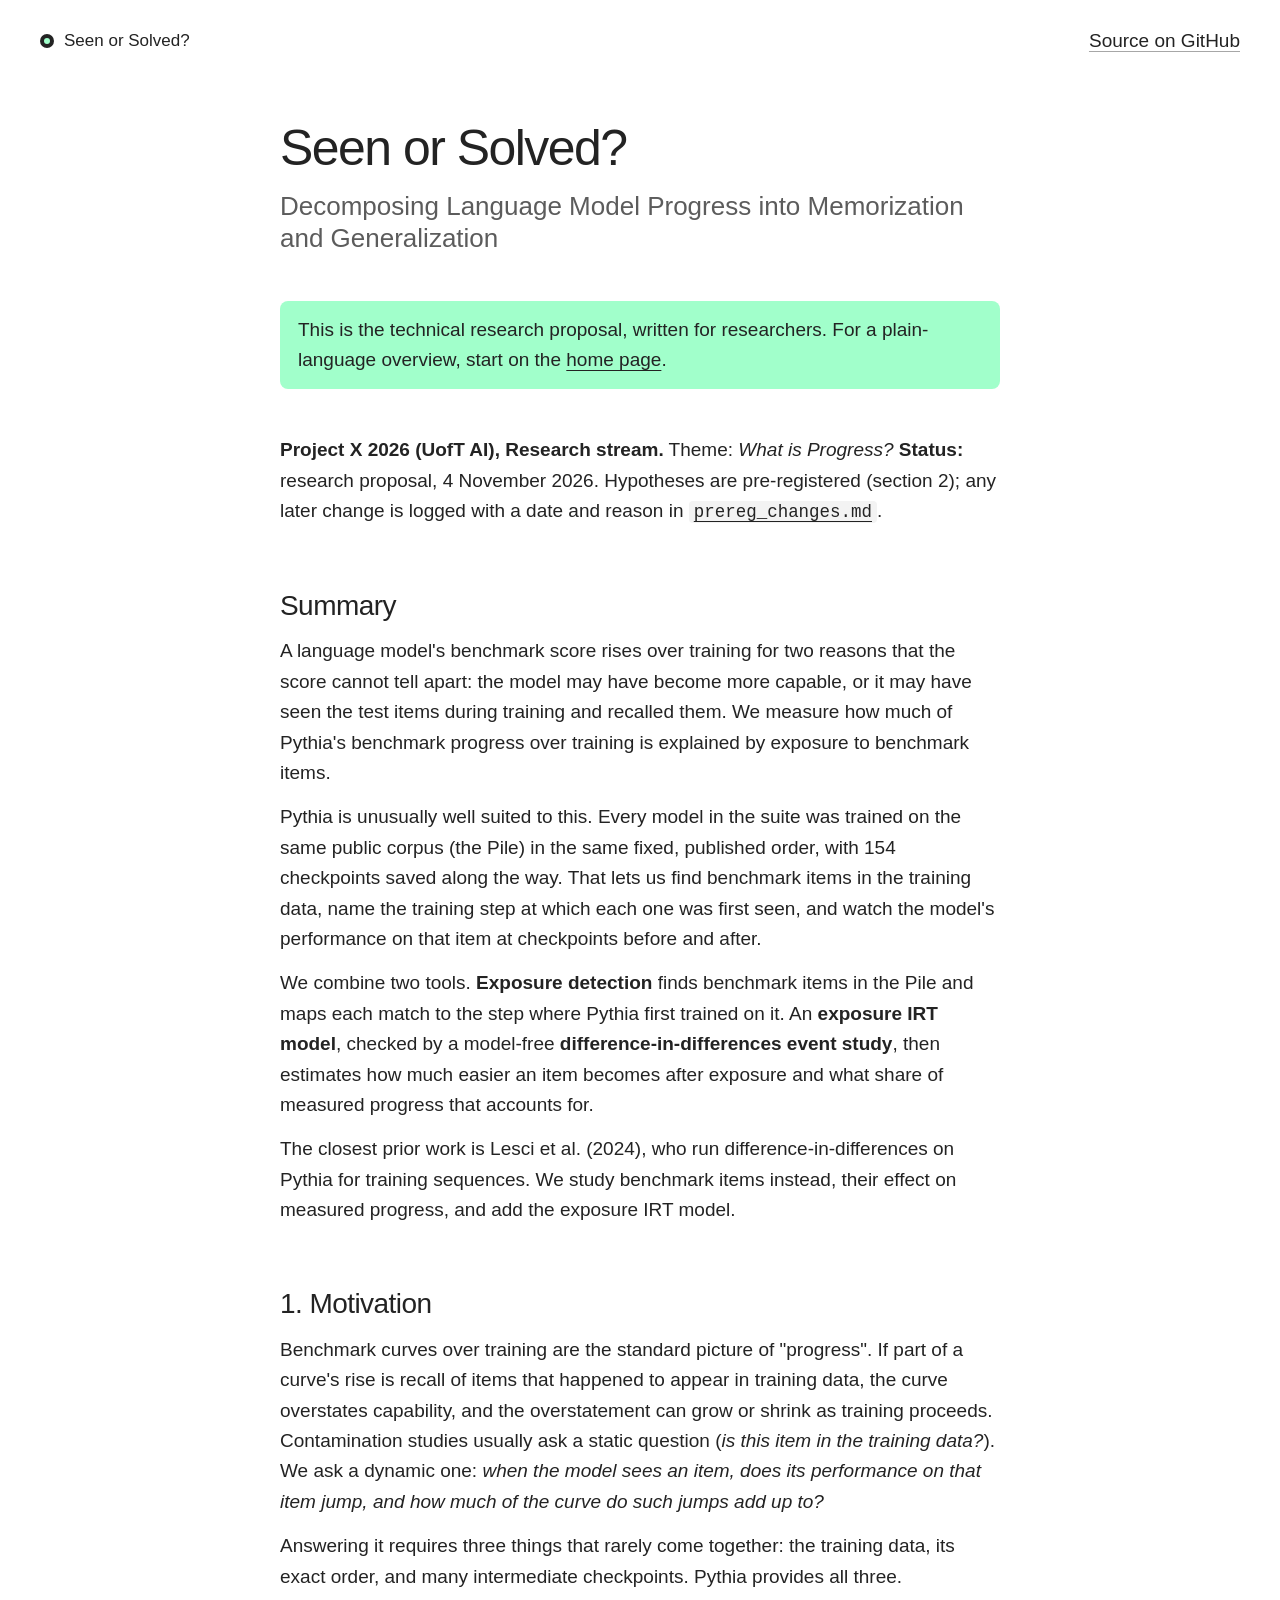
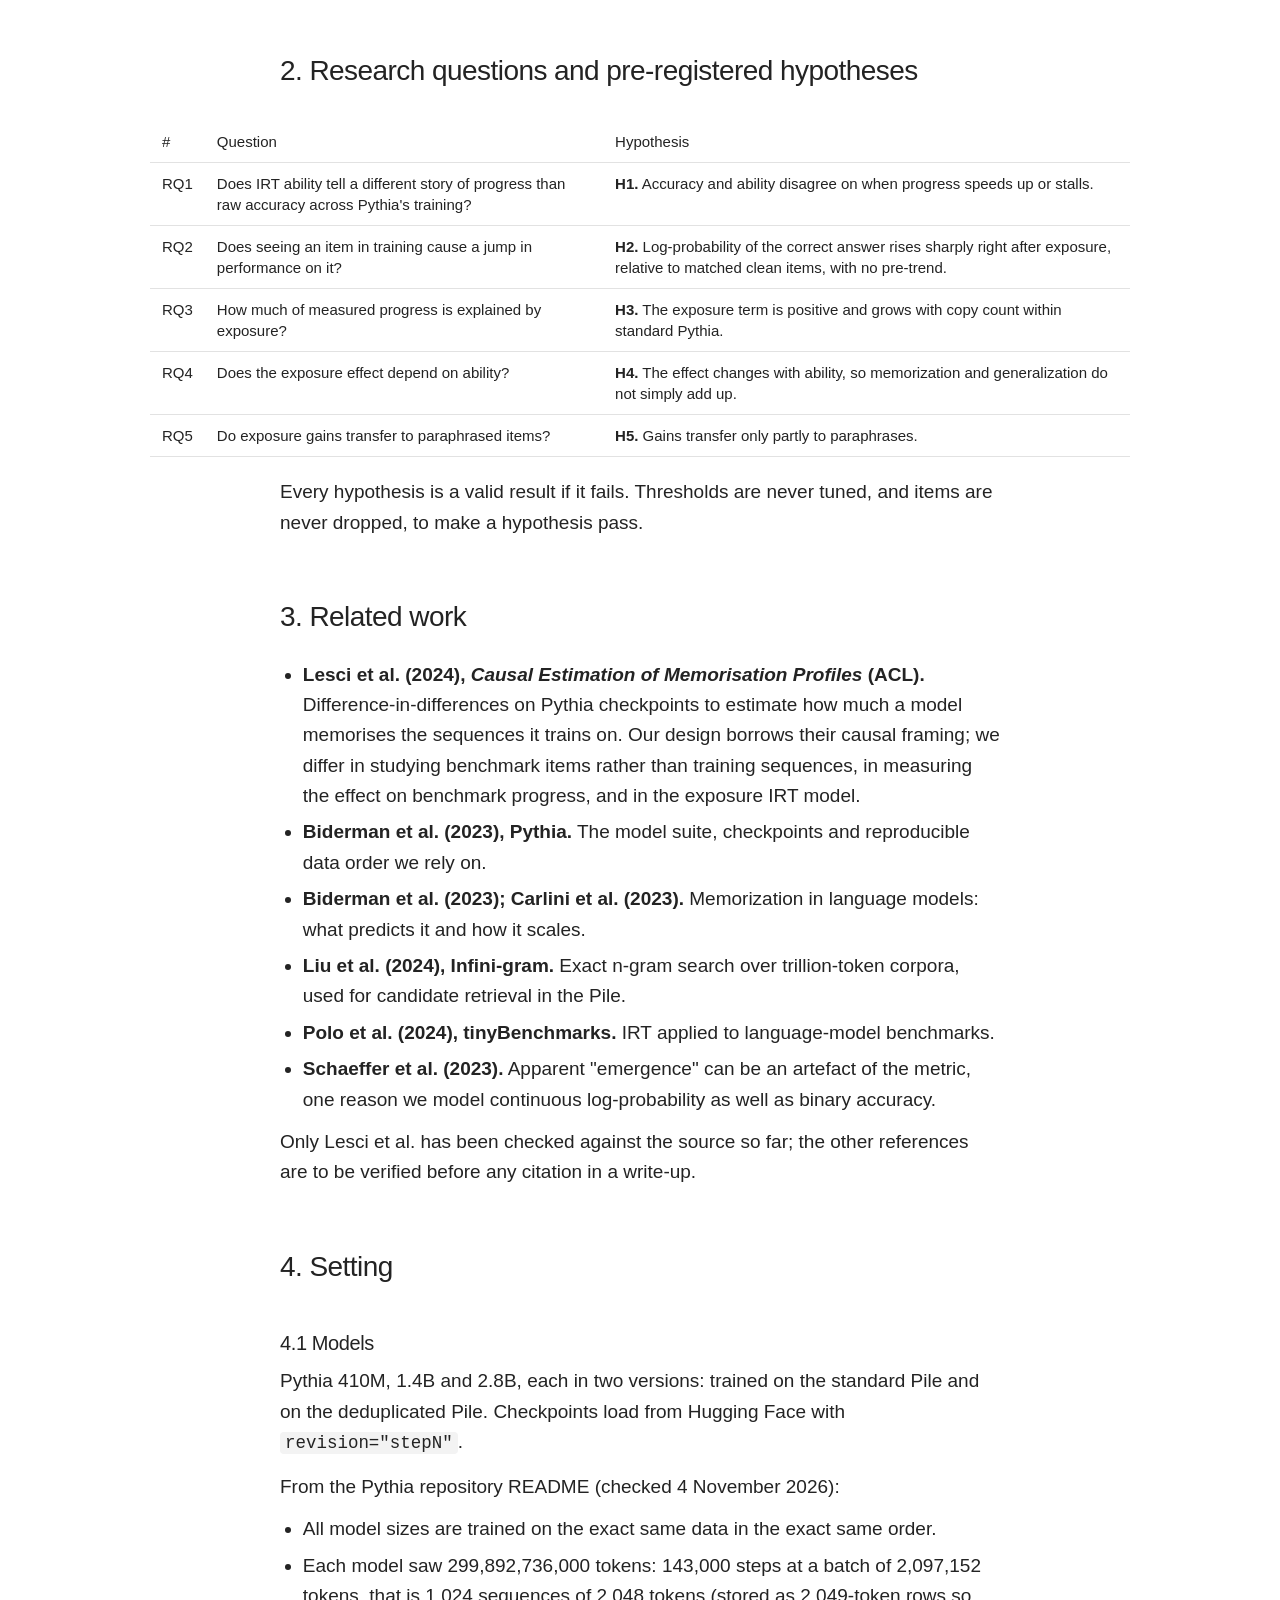
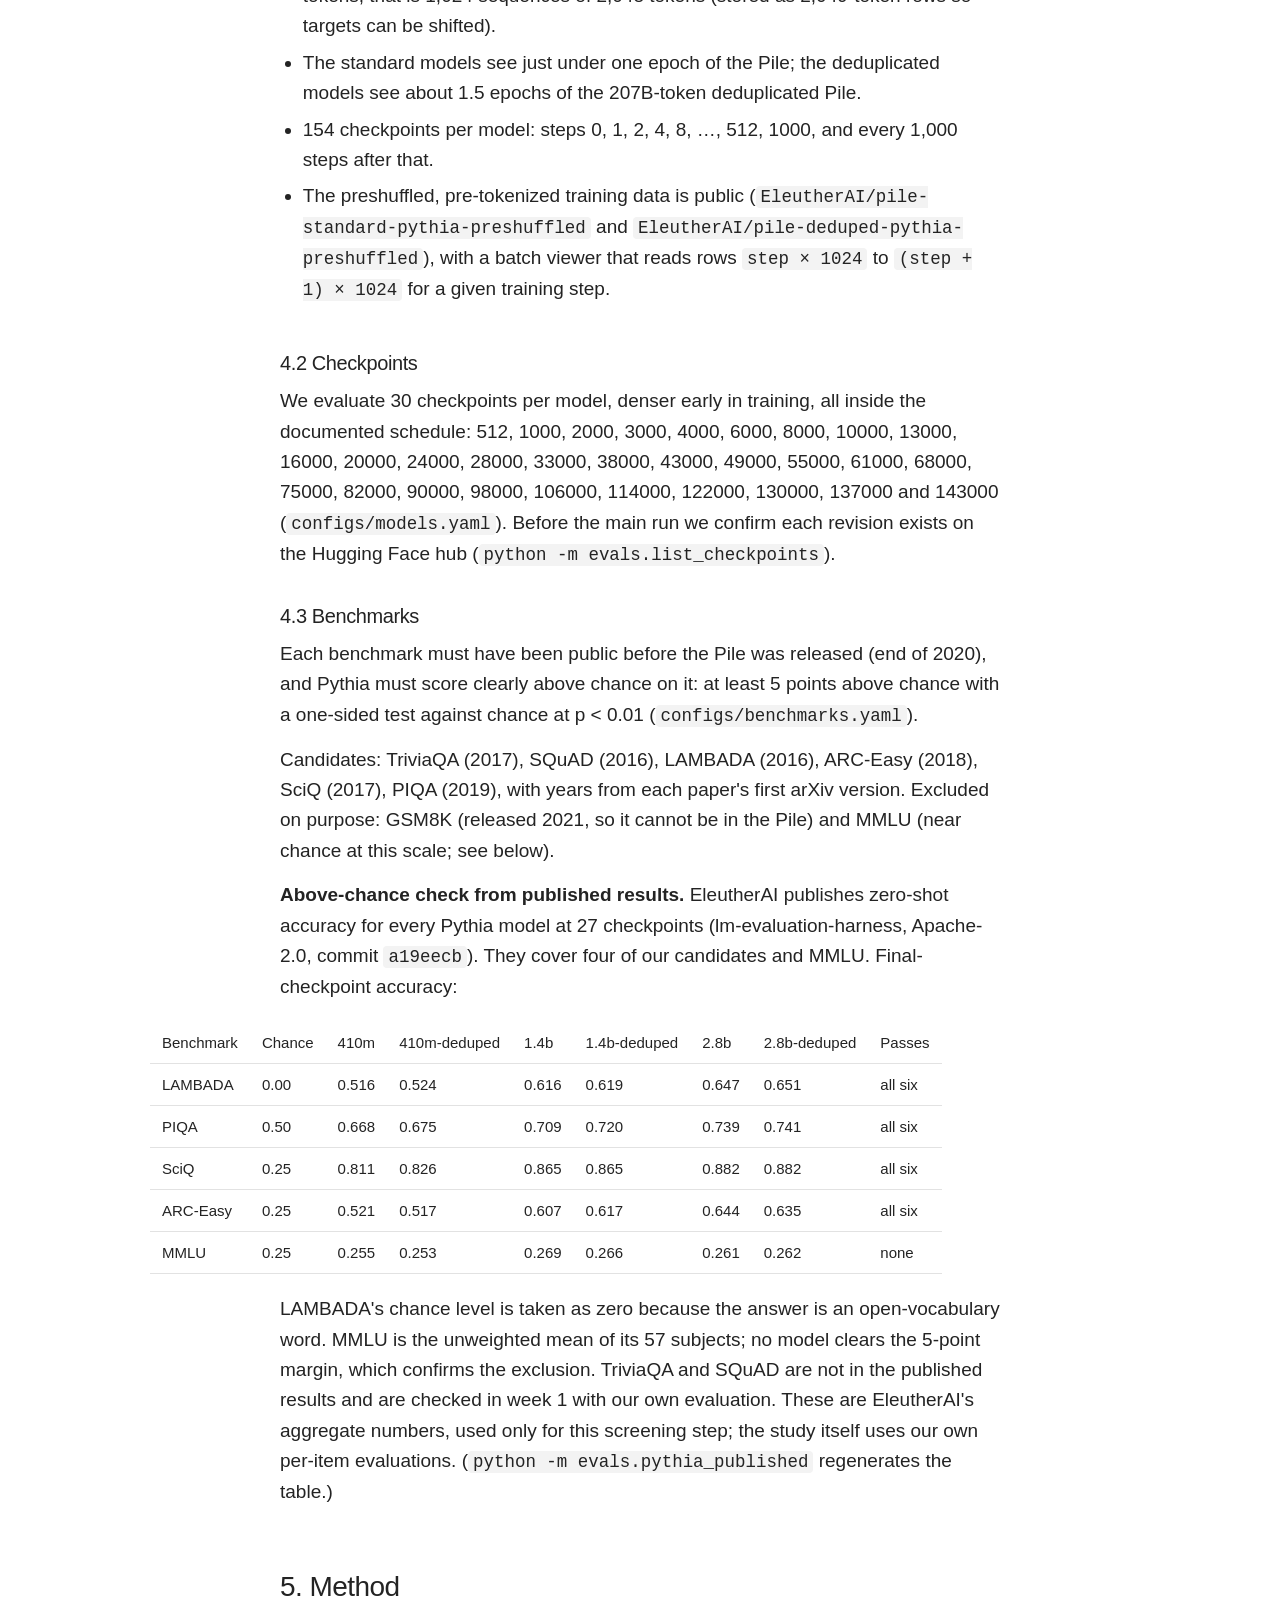
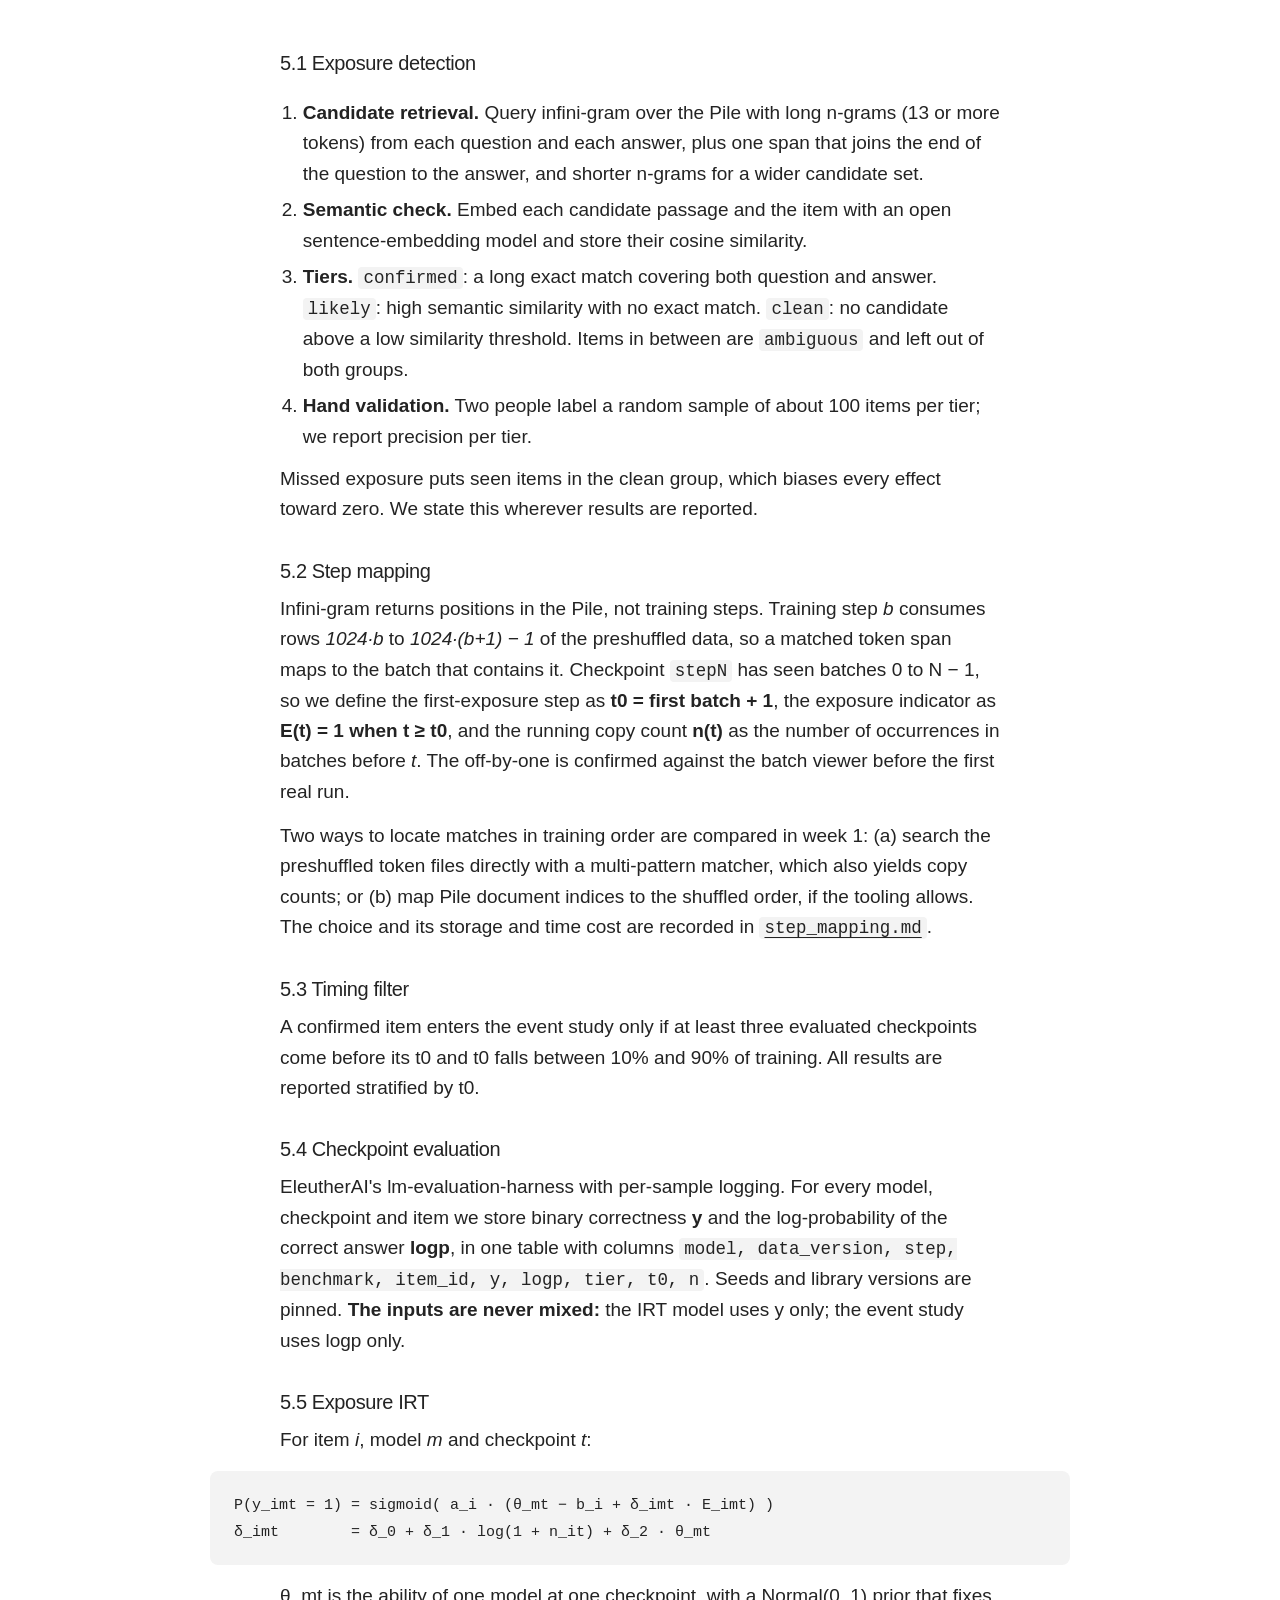
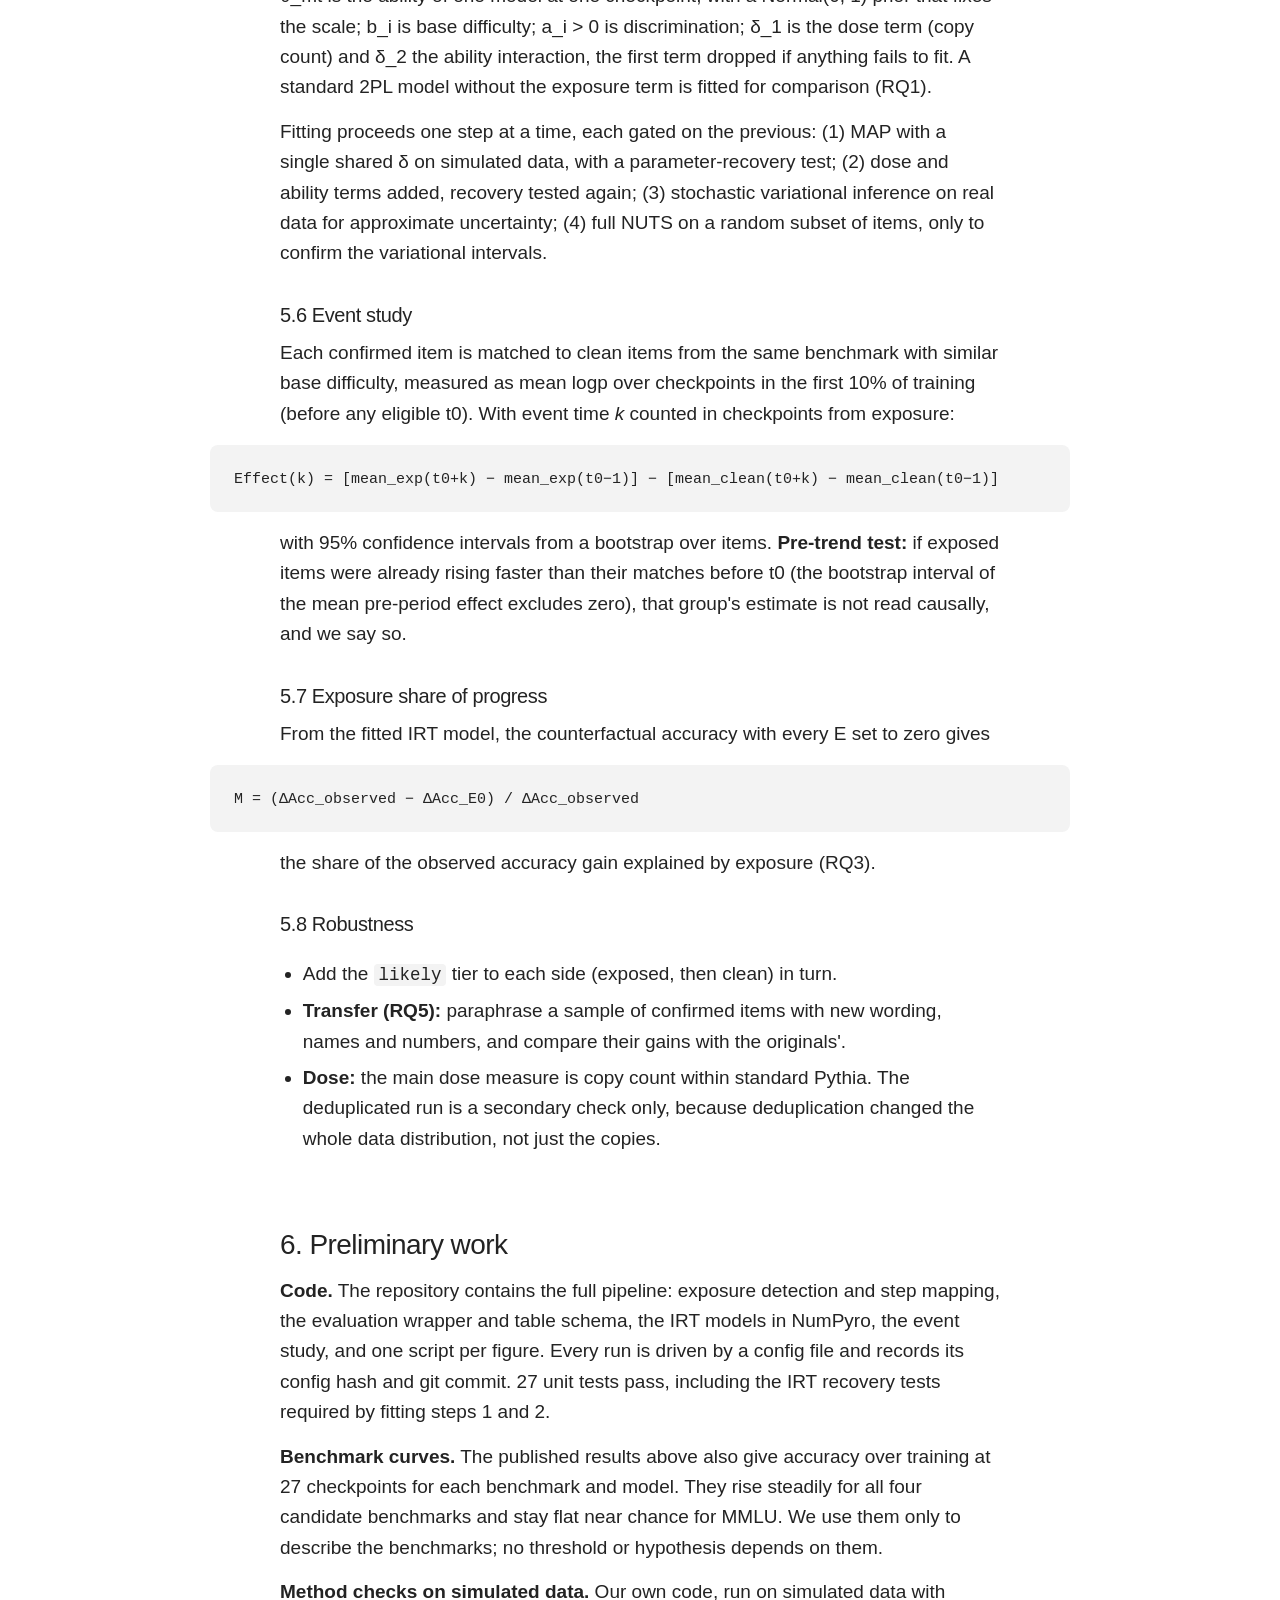
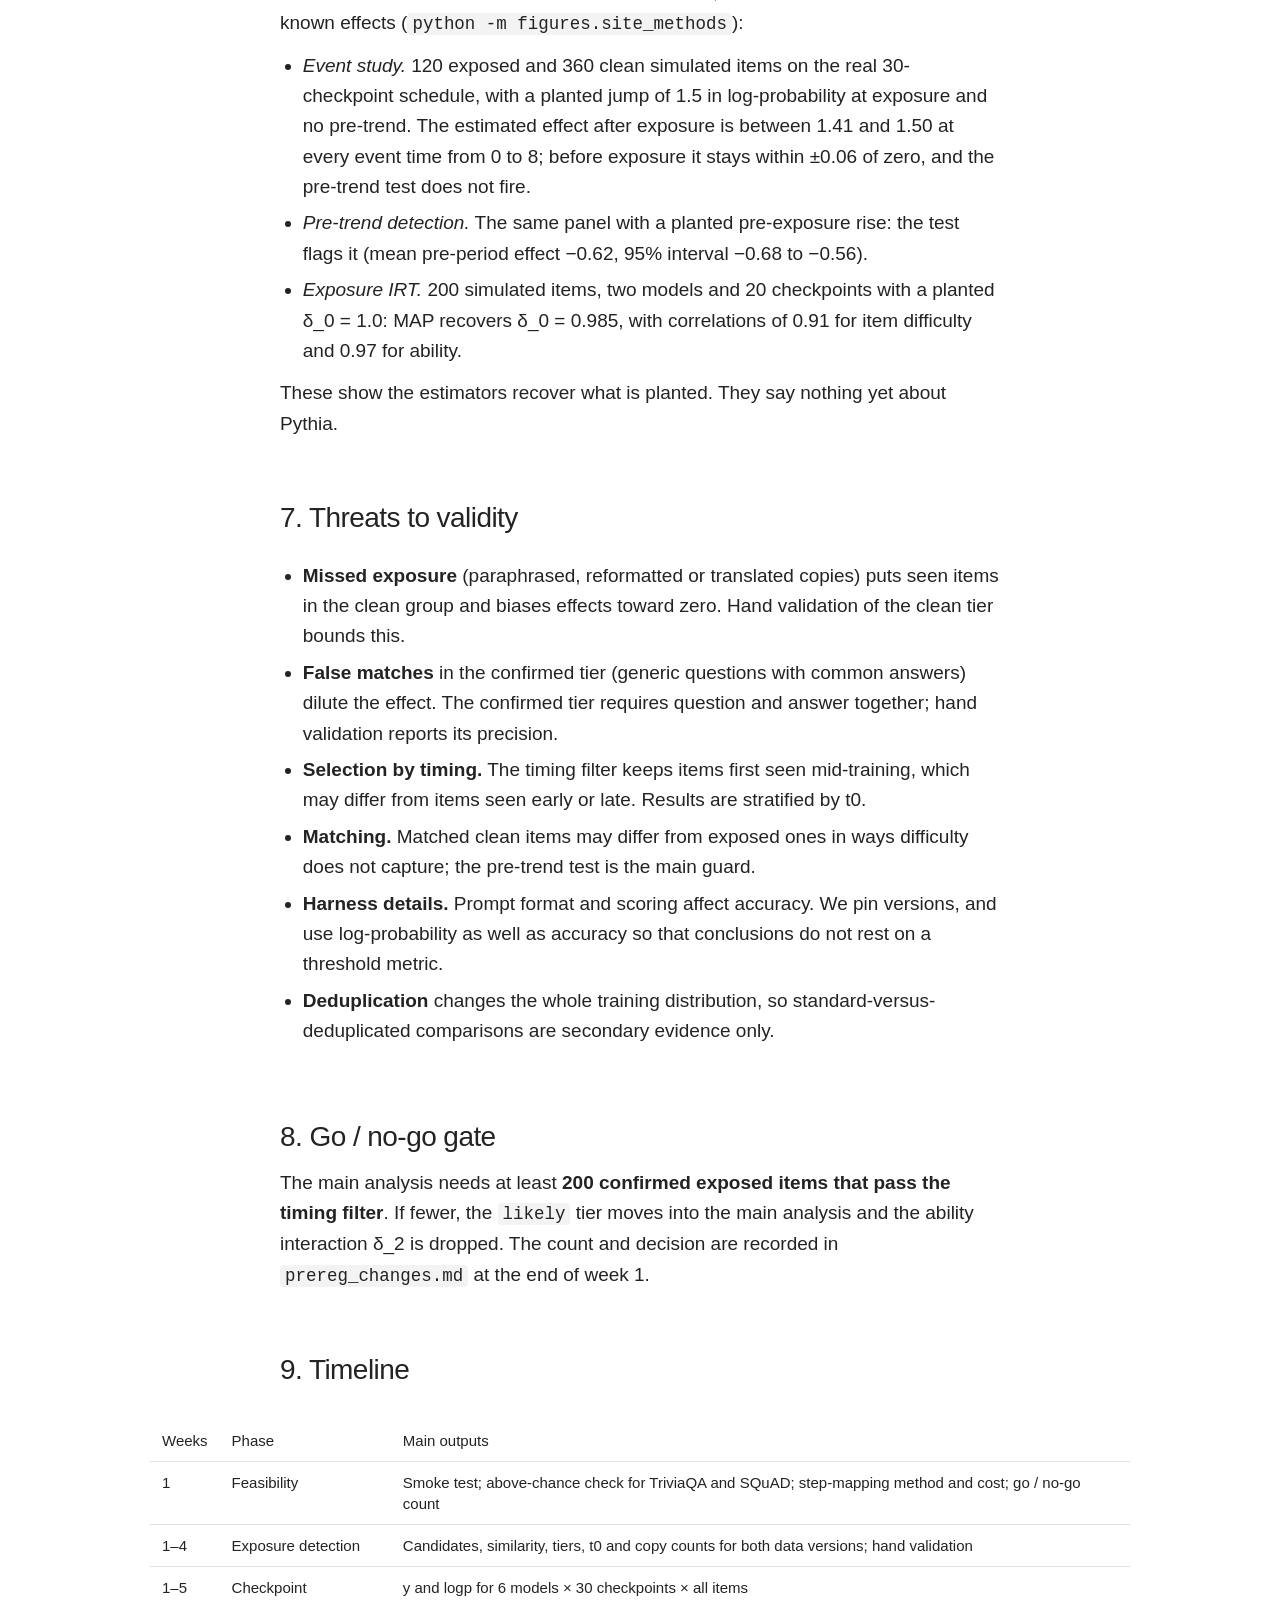
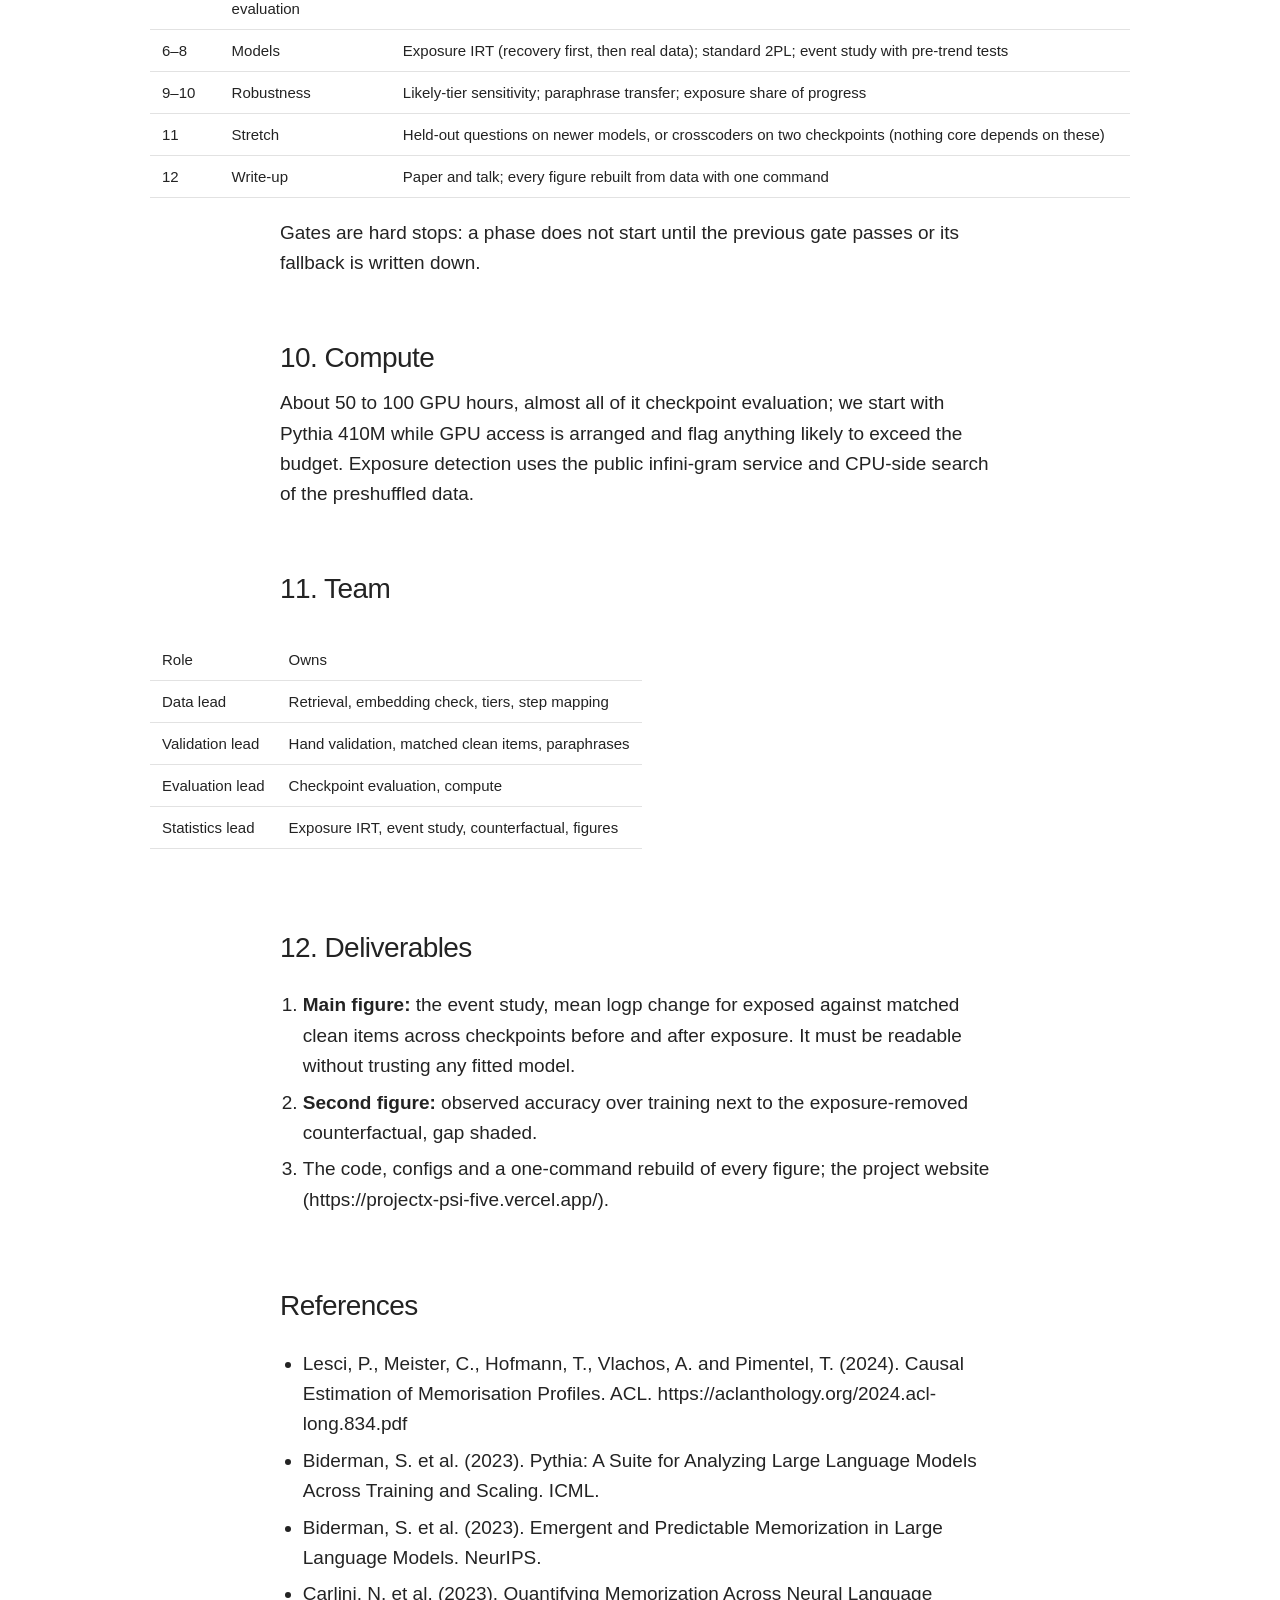
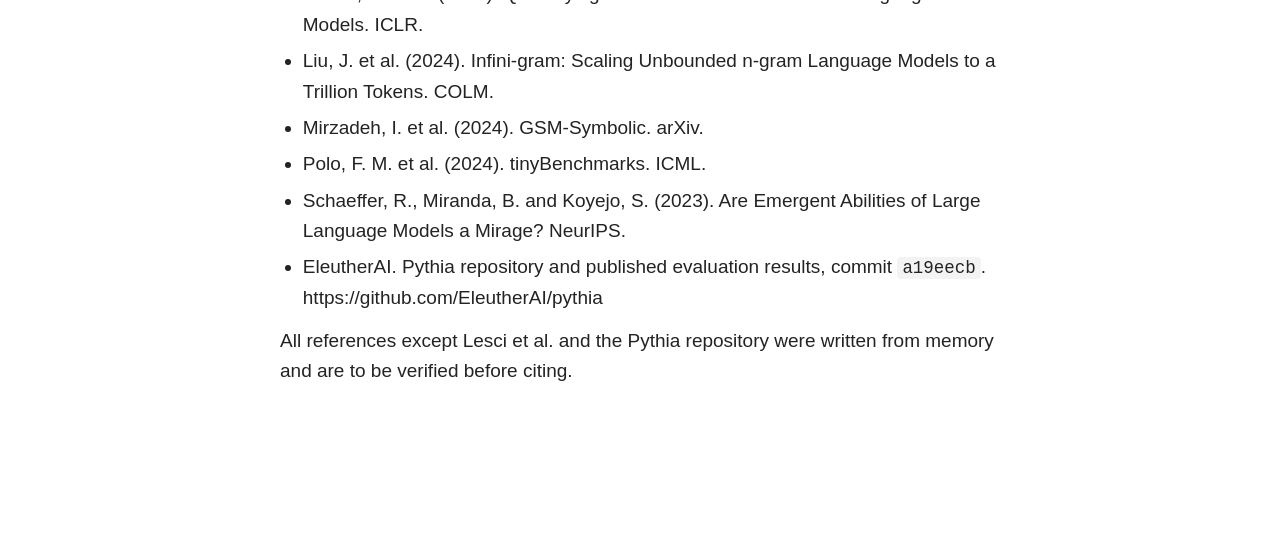
==== commit c3dbb28f: "Rewrite the website for a general audience The site was written for a review committee. It now reads" ====
--- a/site/proposal.html
+++ b/site/proposal.html
@@ -20,6 +20,7 @@
 <main class="doc" id="doc">
 <h1>Seen or Solved?</h1>
 <p class="doc-sub">Decomposing Language Model Progress into Memorization and Generalization</p>
+<p class="doc-note">This is the technical research proposal, written for researchers. For a plain-language overview, start on the <a href="index.html">home page</a>.</p>
 <p><strong>Project X 2026 (UofT AI), Research stream.</strong> Theme: <em>What is Progress?</em>
 <strong>Status:</strong> research proposal, 4 November 2026. Hypotheses are pre-registered (section 2); any later change
 is logged with a date and reason in <a href="https://github.com/Eternal128/ProjectX/blob/main/docs/prereg_changes.md"><code>prereg_changes.md</code></a>.</p>
--- a/site/assets/css/site.css
+++ b/site/assets/css/site.css
@@ -149,6 +149,21 @@
   .hero__left { position: static; }
   .hero__left .wordmark { position: absolute; top: 22px; left: 20px; z-index: 2; }
   .hero__toplink { top: 22px; right: 20px; }
+}
+
+/* ---------- the idea: statement and glossary ---------- */
+.idea { padding: var(--section) var(--m) 0; align-items: start; row-gap: 48px; }
+.idea__text { grid-column: 1 / 7; }
+.idea__statement { margin-top: 20px; font-size: var(--step-statement); line-height: 1.15; letter-spacing: -0.02em; max-width: 30ch; }
+.idea__body { margin-top: 24px; max-width: 46ch; }
+.glossary { grid-column: 8 / 13; display: grid; gap: 4px; }
+.glossary { gap: 0 !important; }
+.glossary > div { display: grid; grid-template-columns: 9.5rem minmax(0, 1fr); gap: 16px; padding: 12px 0; }
+.glossary dt { font-weight: 500; }
+.glossary dd { line-height: 1.4; }
+@media (max-width: 900px) {
+  .idea__text, .glossary { grid-column: 1 / -1; }
+  .glossary > div { grid-template-columns: 1fr; gap: 4px; }
 }
 
 /* ---------- ledger: column aligned on the decimal ---------- */
@@ -277,9 +292,23 @@
   .row { min-height: 44px; }
 }
 
+/* ---------- questions people ask ---------- */
+.faq { padding: var(--section) var(--m) 0; display: grid; grid-template-columns: minmax(0, 1fr) minmax(0, 760px) minmax(0, 1fr); }
+.faq > * { grid-column: 2; }
+.faq__list { margin-top: 32px; display: grid; gap: 6px; }
+.faq__list { gap: 0; }
+.faq details { border-radius: var(--r); padding: 0 20px; margin: 0 -20px; transition: background-color var(--t-hover) ease; }
+.faq details[open] { background: var(--surface); }
+.faq summary { cursor: pointer; list-style: none; display: flex; justify-content: space-between; align-items: center; gap: 16px; min-height: 64px; font-size: var(--step-lead); font-weight: 500; letter-spacing: -0.01em; }
+.faq summary::-webkit-details-marker { display: none; }
+.faq summary::after { content: "+"; font-size: 1.5em; line-height: 1; transition: transform var(--t-ui) var(--ease-out); }
+.faq details[open] summary::after { transform: rotate(45deg); }
+.faq details p { padding: 0 0 22px; max-width: 60ch; }
+@media (max-width: 900px) { .faq { display: block; } .faq details { padding: 0 12px; margin: 0 -12px; } }
+
 /* ---------- proposal: small index, large picture ---------- */
 .paper { margin-top: var(--section); position: relative; }
-.paper__track { height: calc(var(--n) * 80svh + 20svh); }
+.paper__track { height: calc(var(--n) * 62svh + 38svh); }
 .paper__stage { position: sticky; top: 0; height: 100svh; display: grid; grid-template-columns: 38fr 62fr; }
 .paper__left { display: flex; flex-direction: column; justify-content: space-between; padding: 40px var(--m) 32px; }
 .paper__h { font-size: var(--step-figure); line-height: 0.95; letter-spacing: -0.04em; }
@@ -345,6 +374,7 @@
 .doc { padding: 40px var(--m) var(--section); display: grid; grid-template-columns: minmax(0, 1fr) minmax(0, 720px) minmax(0, 1fr); }
 .doc > * { grid-column: 2; }
 .doc h1 { font-size: clamp(2rem, 1.2rem + 2.4vw, 3.25rem); line-height: 1.02; letter-spacing: -0.03em; margin-bottom: 16px; }
+.doc .doc-note { background: var(--accent); padding: 14px 18px; border-radius: var(--r); margin-bottom: 32px; }
 .doc .doc-sub { font-size: var(--step-lead); line-height: 1.25; margin-bottom: 32px; color: var(--muted); }
 .doc h2 { font-size: 1.75rem; margin: 64px 0 16px; }
 .doc h3 { font-size: 1.25rem; margin: 36px 0 12px; }
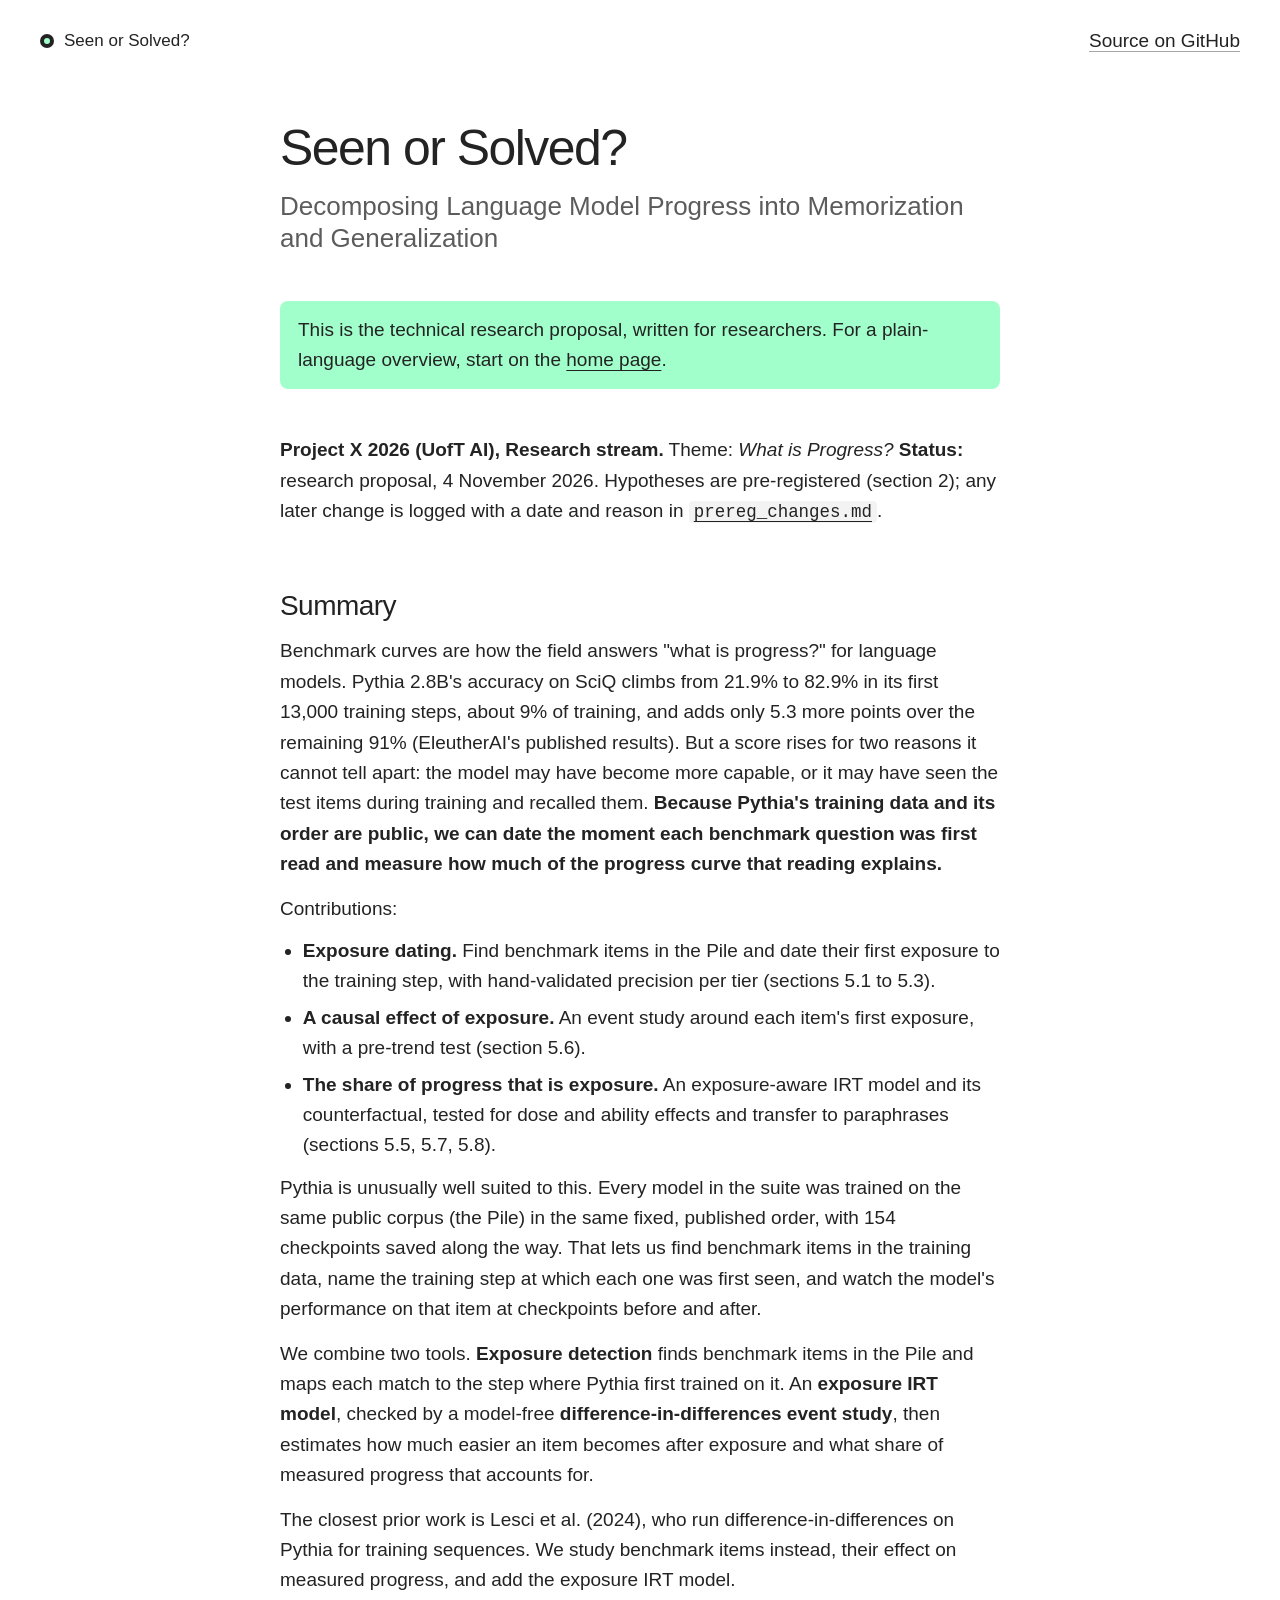
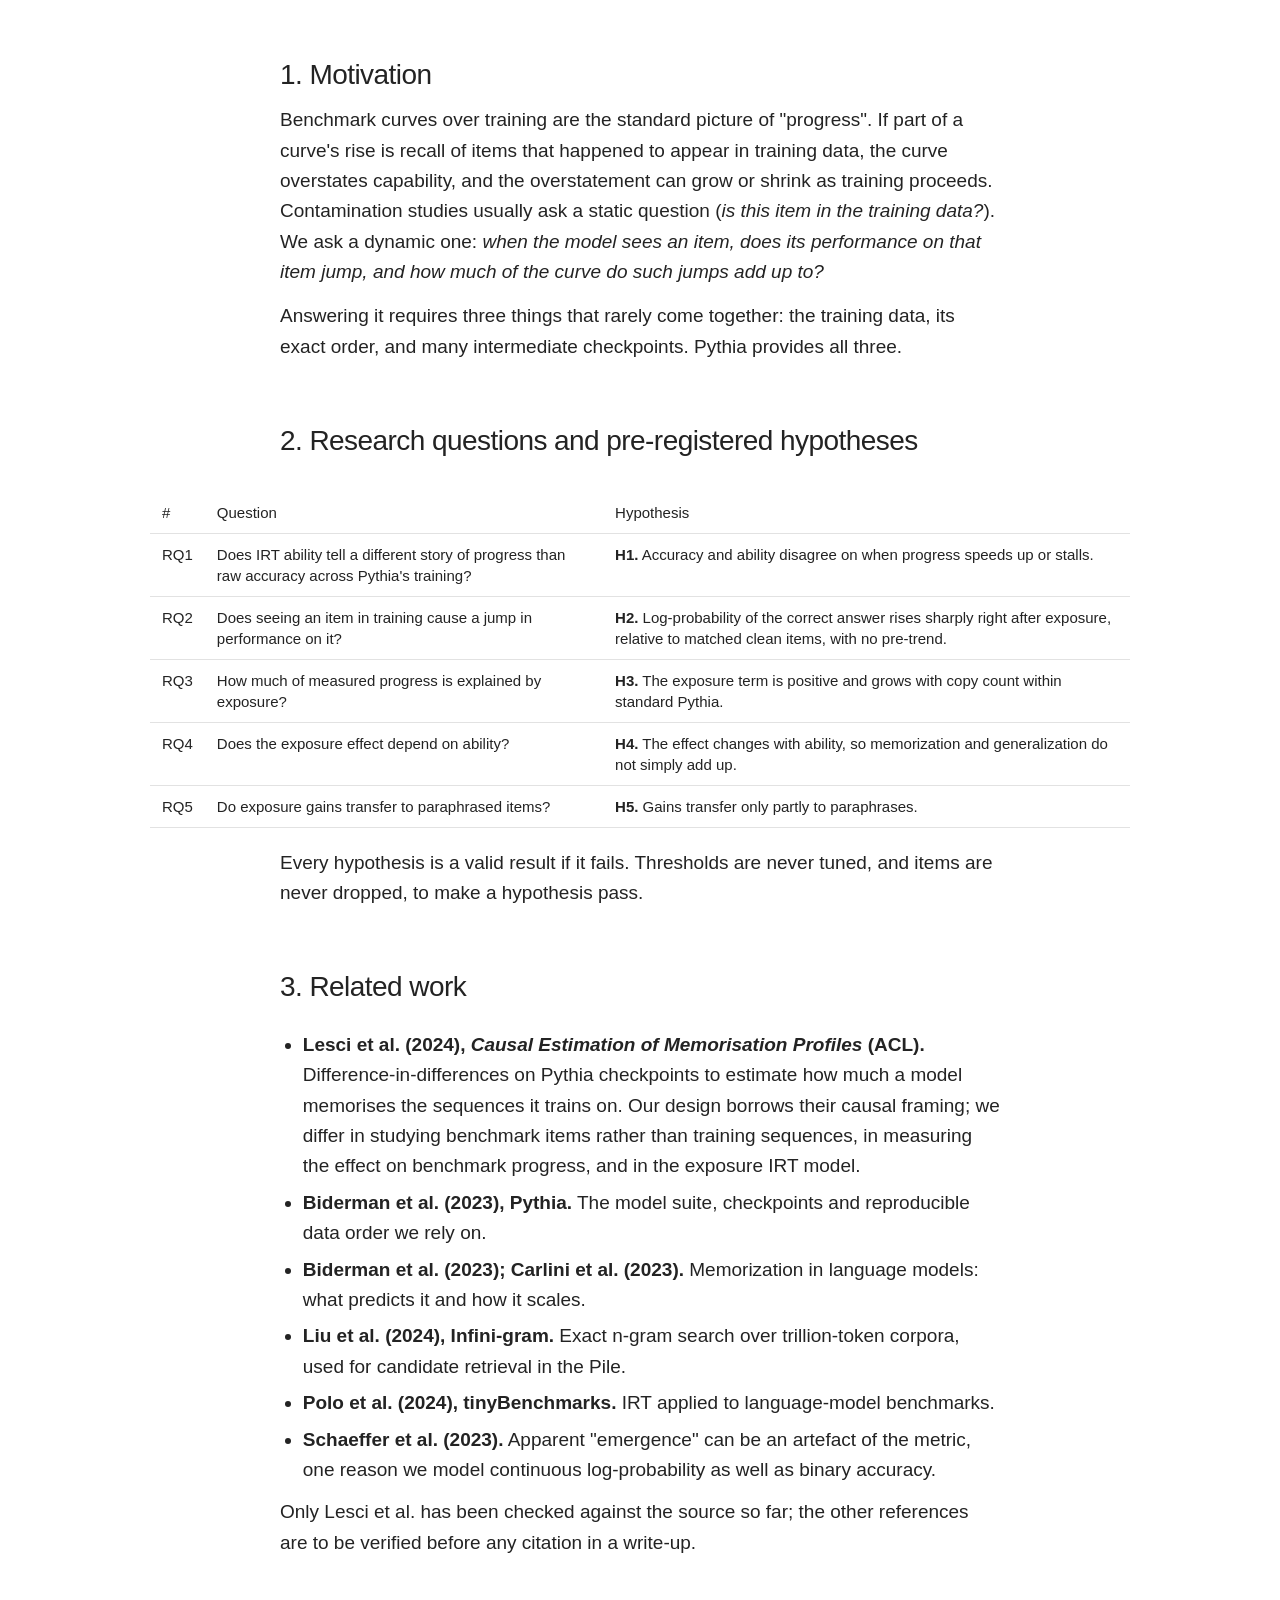
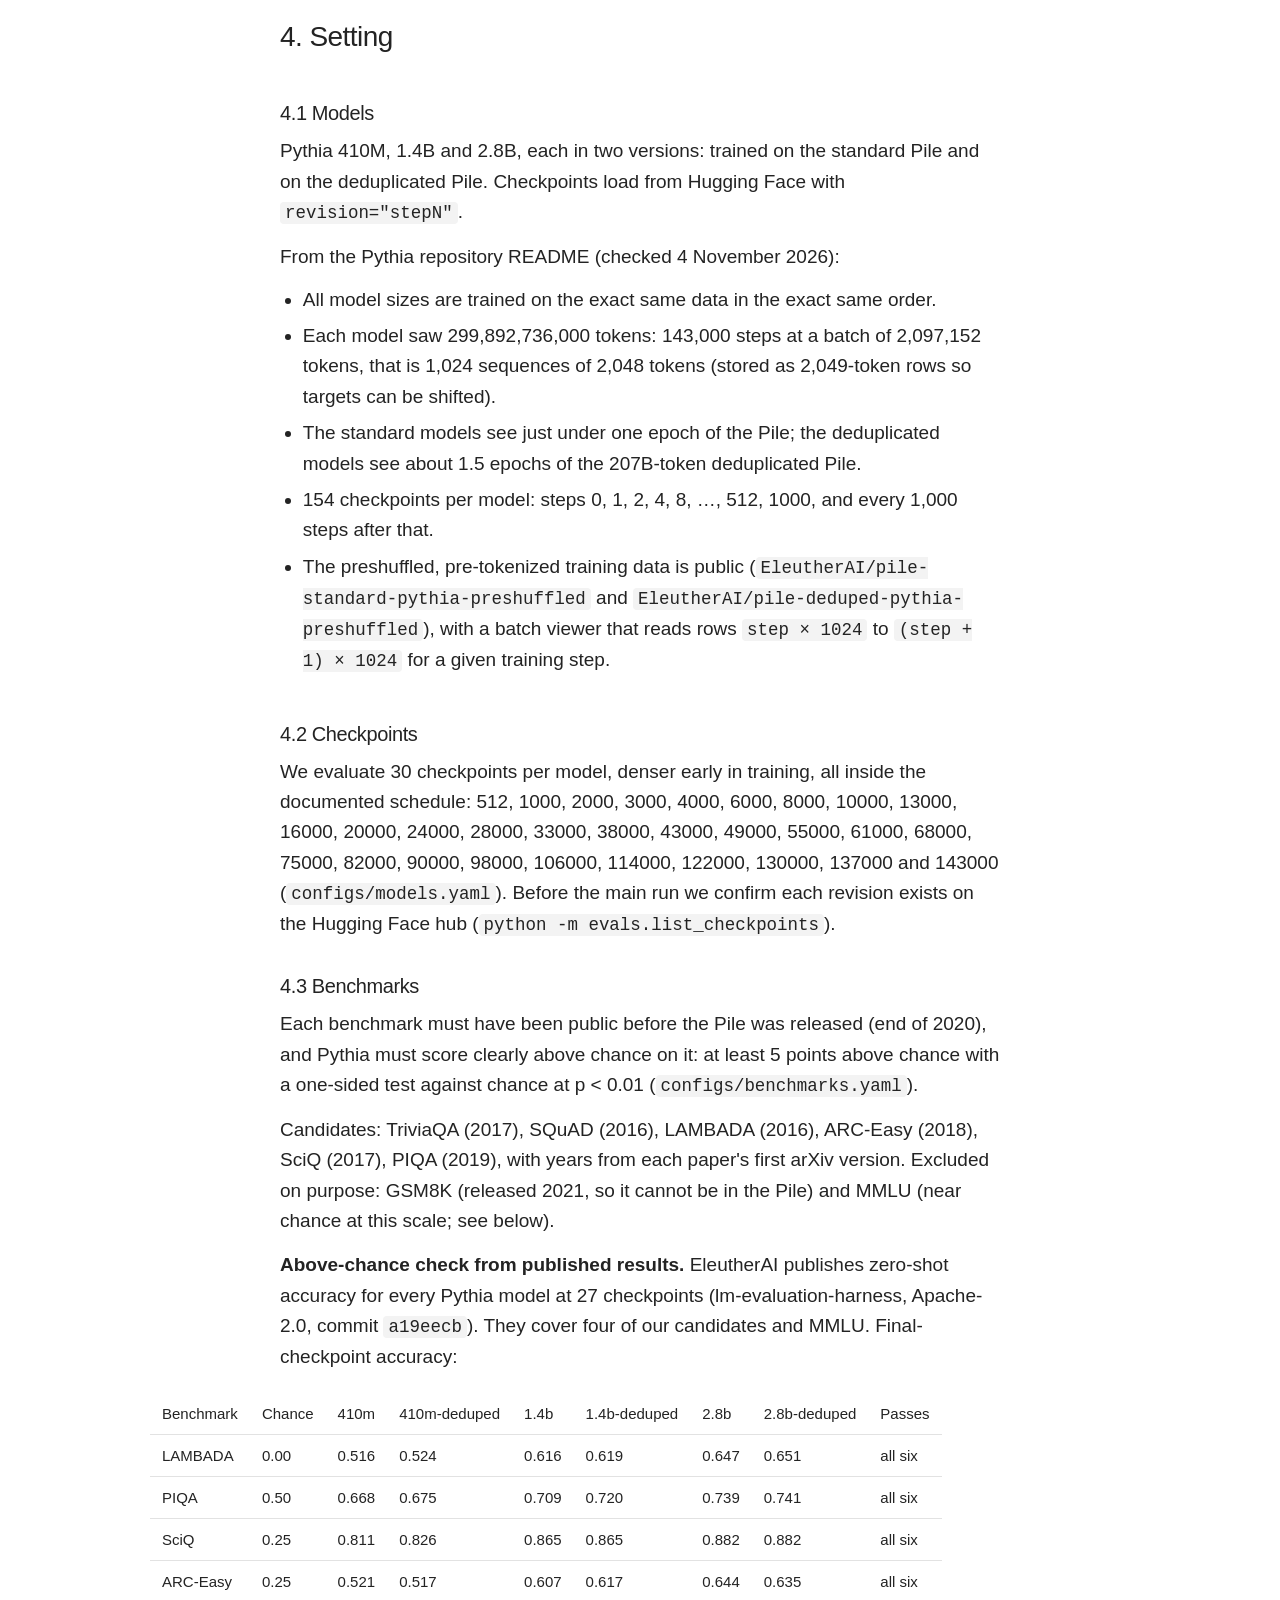
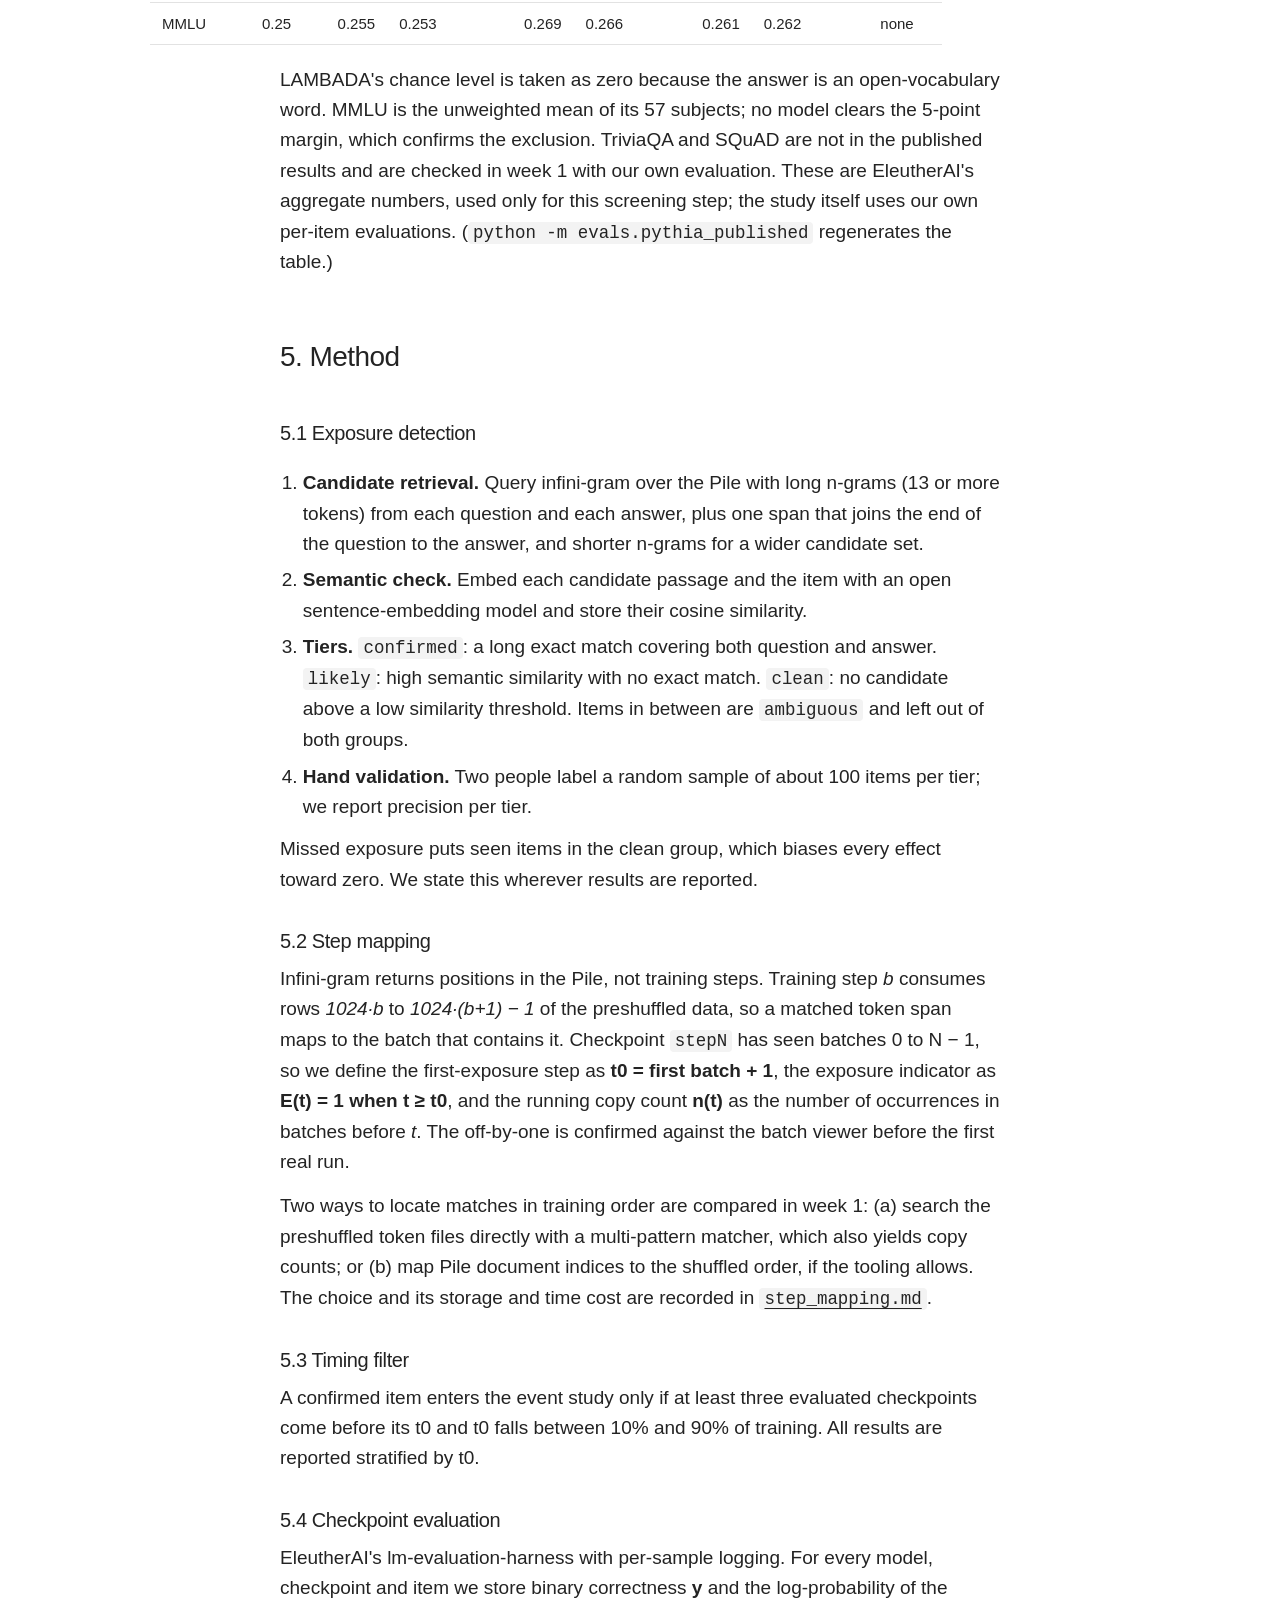
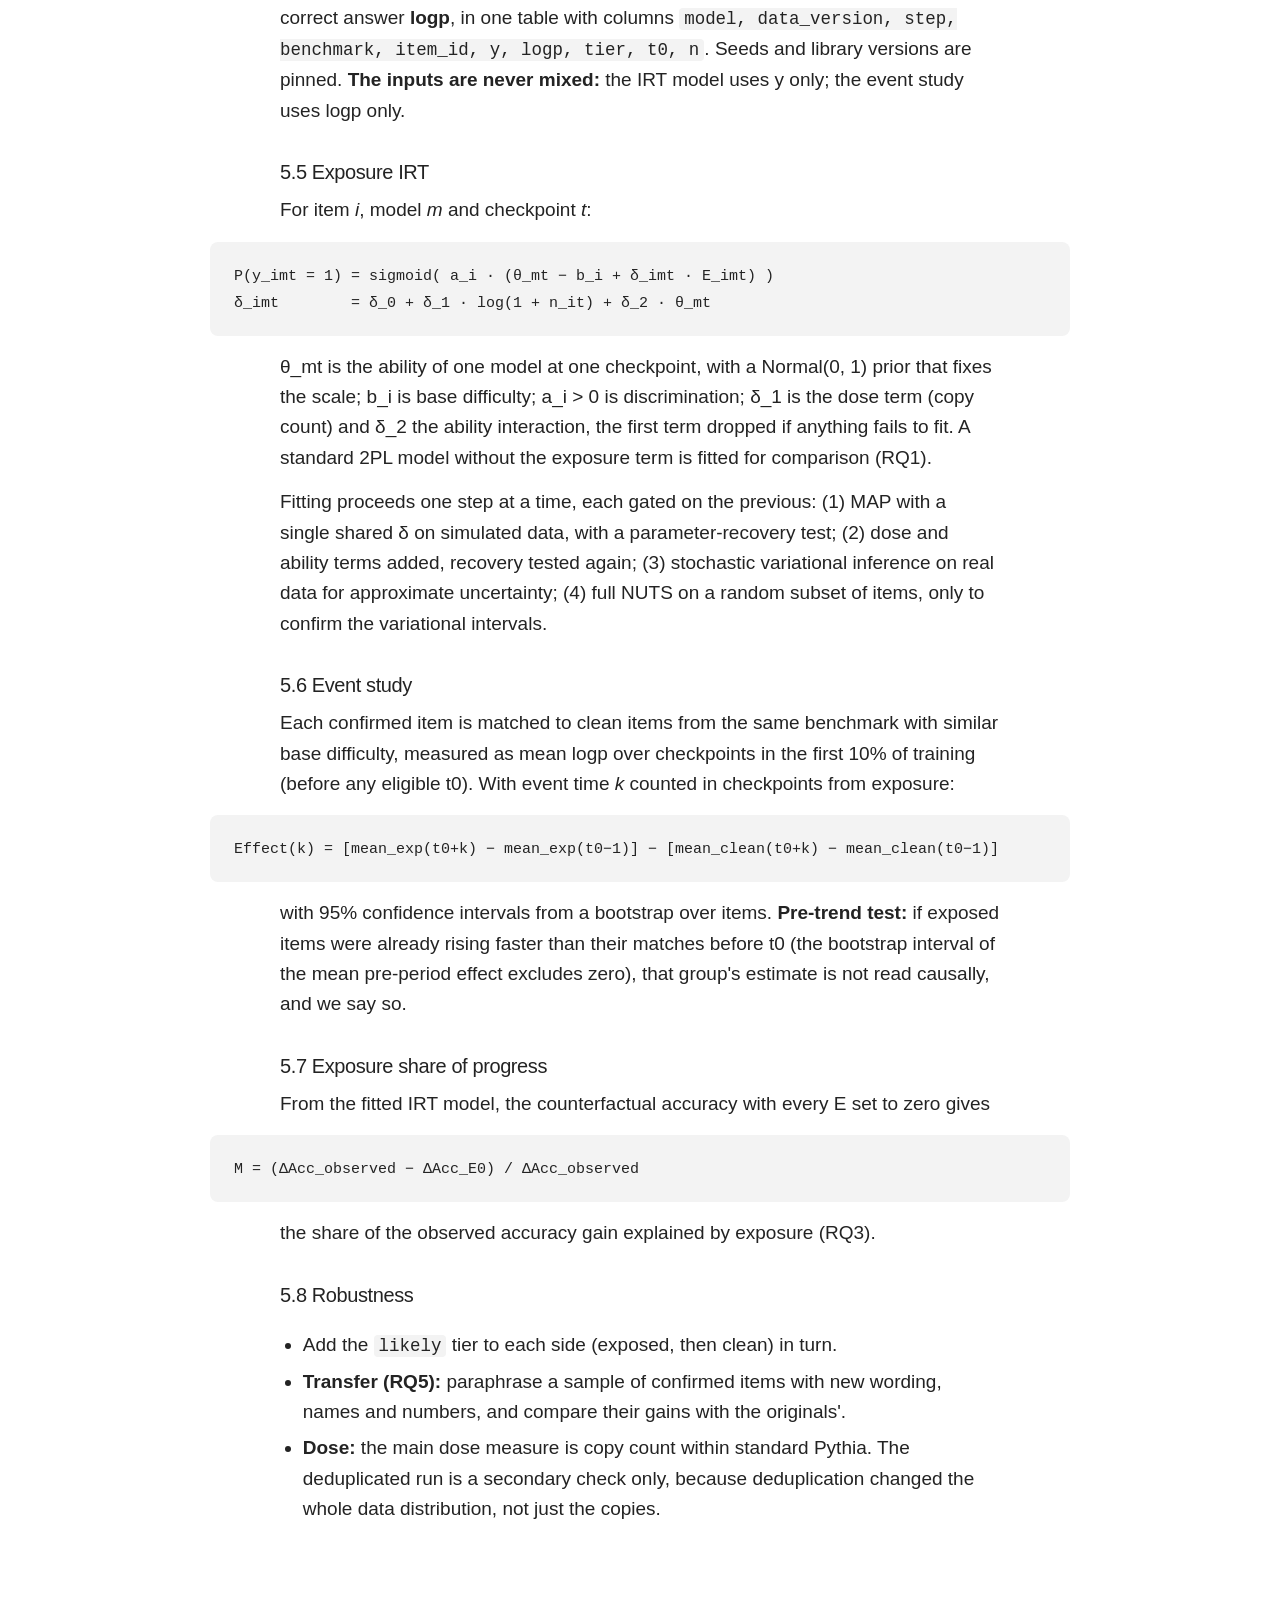
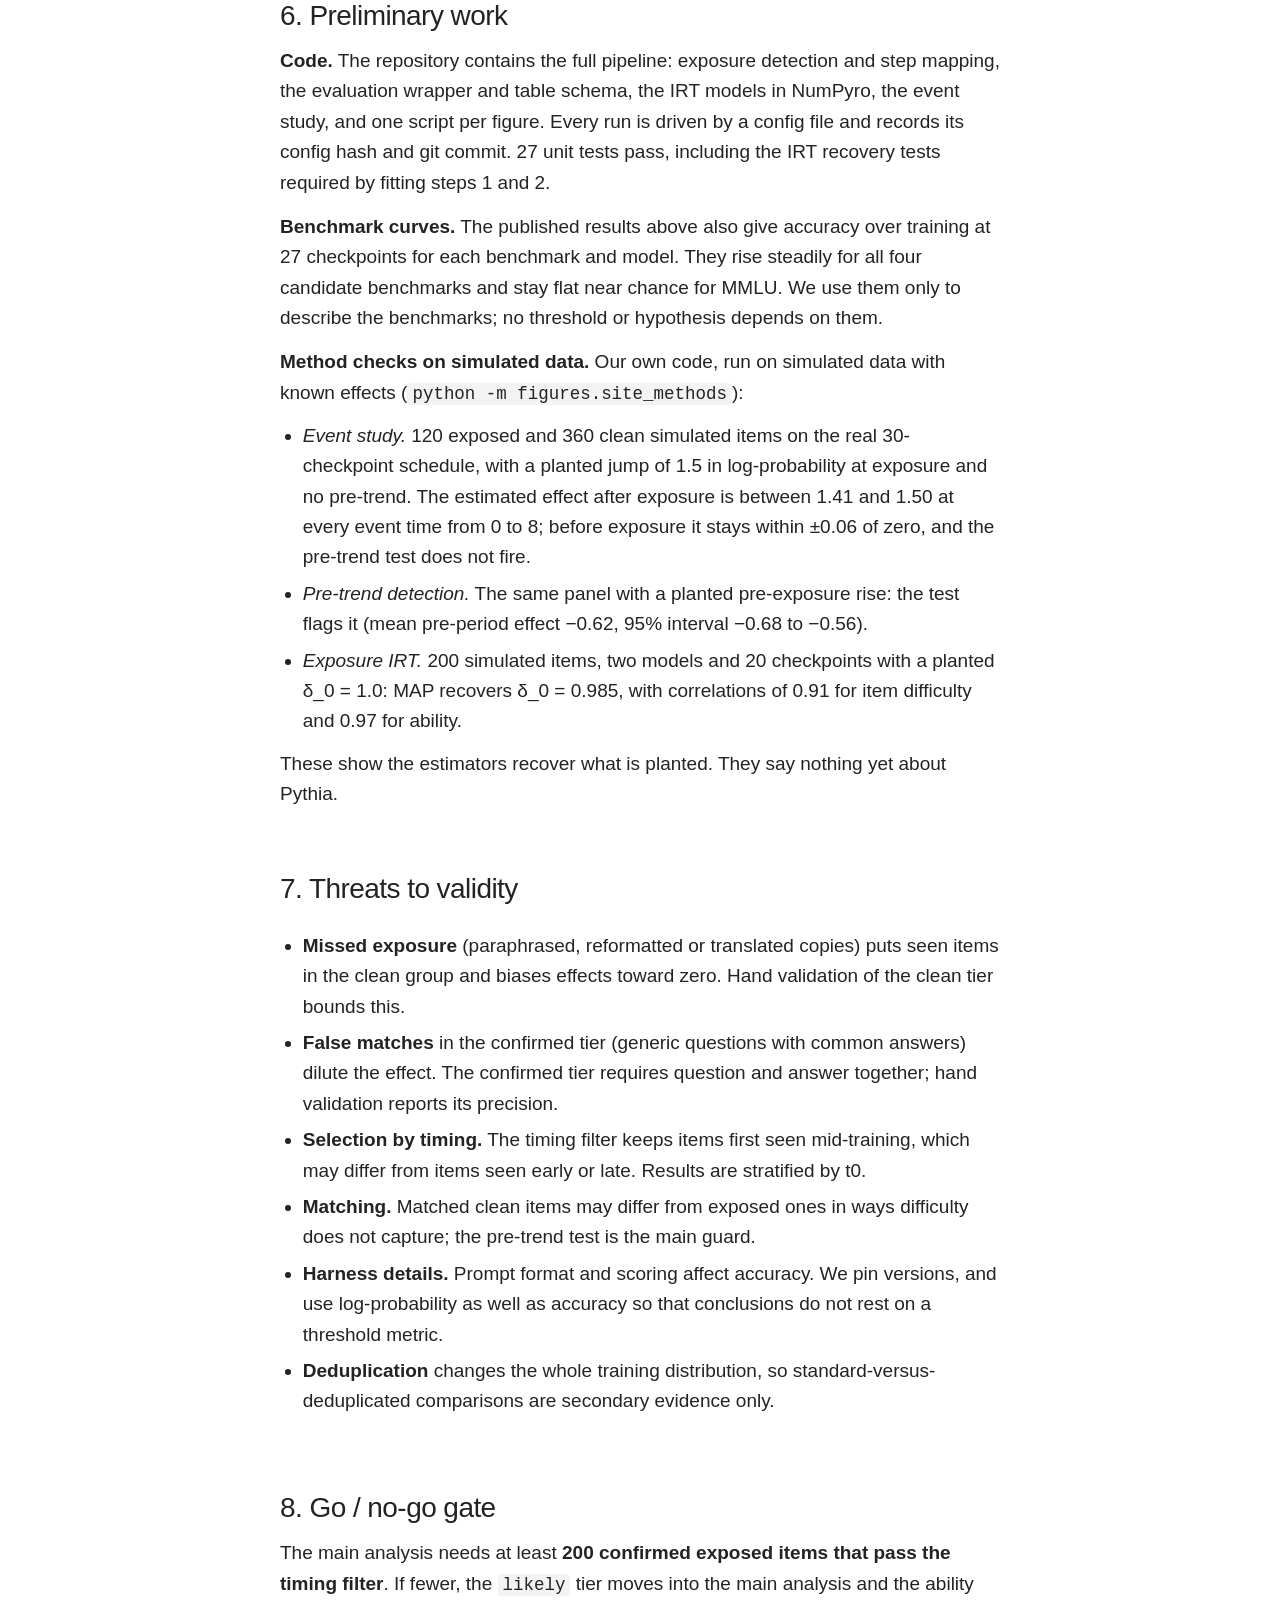
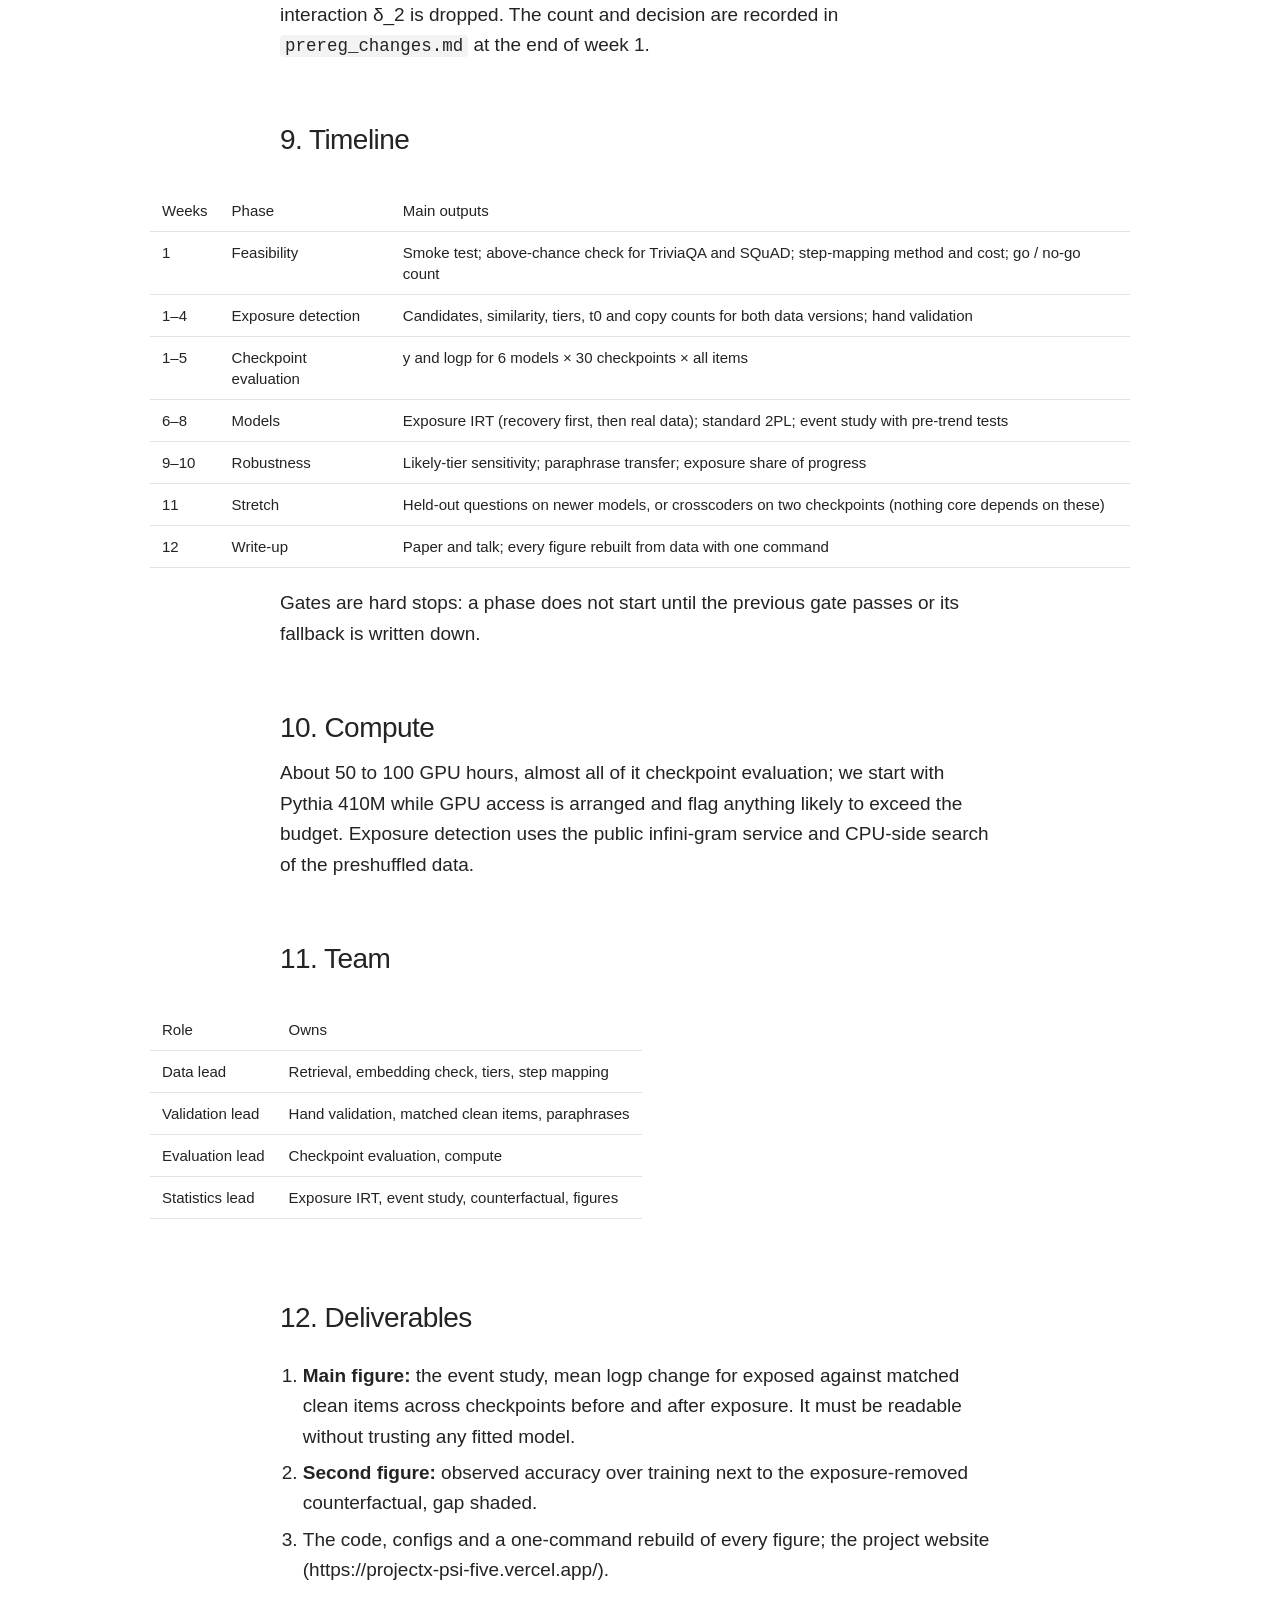
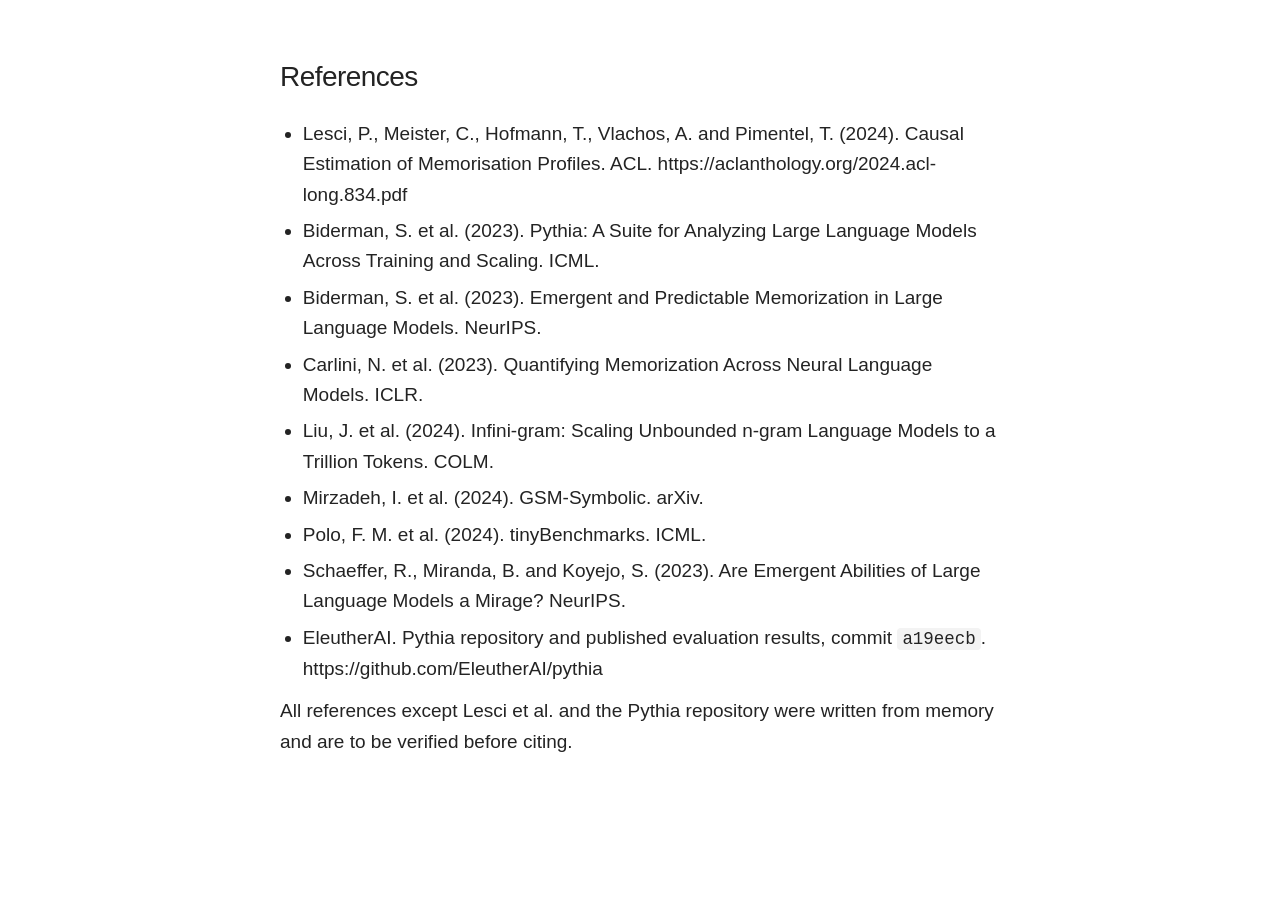
==== commit d81adbf4: "Add a writing guide and paper outline, set above past ProjectX winners - docs/writing_guide.md: what" ====
--- a/site/proposal.html
+++ b/site/proposal.html
@@ -26,10 +26,22 @@
 is logged with a date and reason in <a href="https://github.com/Eternal128/ProjectX/blob/main/docs/prereg_changes.md"><code>prereg_changes.md</code></a>.</p>
 
 <h2 id="summary">Summary</h2>
-<p>A language model's benchmark score rises over training for two reasons that the score cannot tell
-apart: the model may have become more capable, or it may have seen the test items during training and
-recalled them. We measure how much of Pythia's benchmark progress over training is explained by
-exposure to benchmark items.</p>
+<p>Benchmark curves are how the field answers "what is progress?" for language models. Pythia 2.8B's
+accuracy on SciQ climbs from 21.9% to 82.9% in its first 13,000 training steps, about 9% of training,
+and adds only 5.3 more points over the remaining 91% (EleutherAI's published results). But a score
+rises for two reasons it cannot tell apart: the model may have become more capable, or it may have
+seen the test items during training and recalled them. <strong>Because Pythia's training data and its order
+are public, we can date the moment each benchmark question was first read and measure how much of the
+progress curve that reading explains.</strong></p>
+<p>Contributions:</p>
+<ul>
+<li><strong>Exposure dating.</strong> Find benchmark items in the Pile and date their first exposure to the training
+  step, with hand-validated precision per tier (sections 5.1 to 5.3).</li>
+<li><strong>A causal effect of exposure.</strong> An event study around each item's first exposure, with a pre-trend
+  test (section 5.6).</li>
+<li><strong>The share of progress that is exposure.</strong> An exposure-aware IRT model and its counterfactual,
+  tested for dose and ability effects and transfer to paraphrases (sections 5.5, 5.7, 5.8).</li>
+</ul>
 <p>Pythia is unusually well suited to this. Every model in the suite was trained on the same public
 corpus (the Pile) in the same fixed, published order, with 154 checkpoints saved along the way. That
 lets us find benchmark items in the training data, name the training step at which each one was
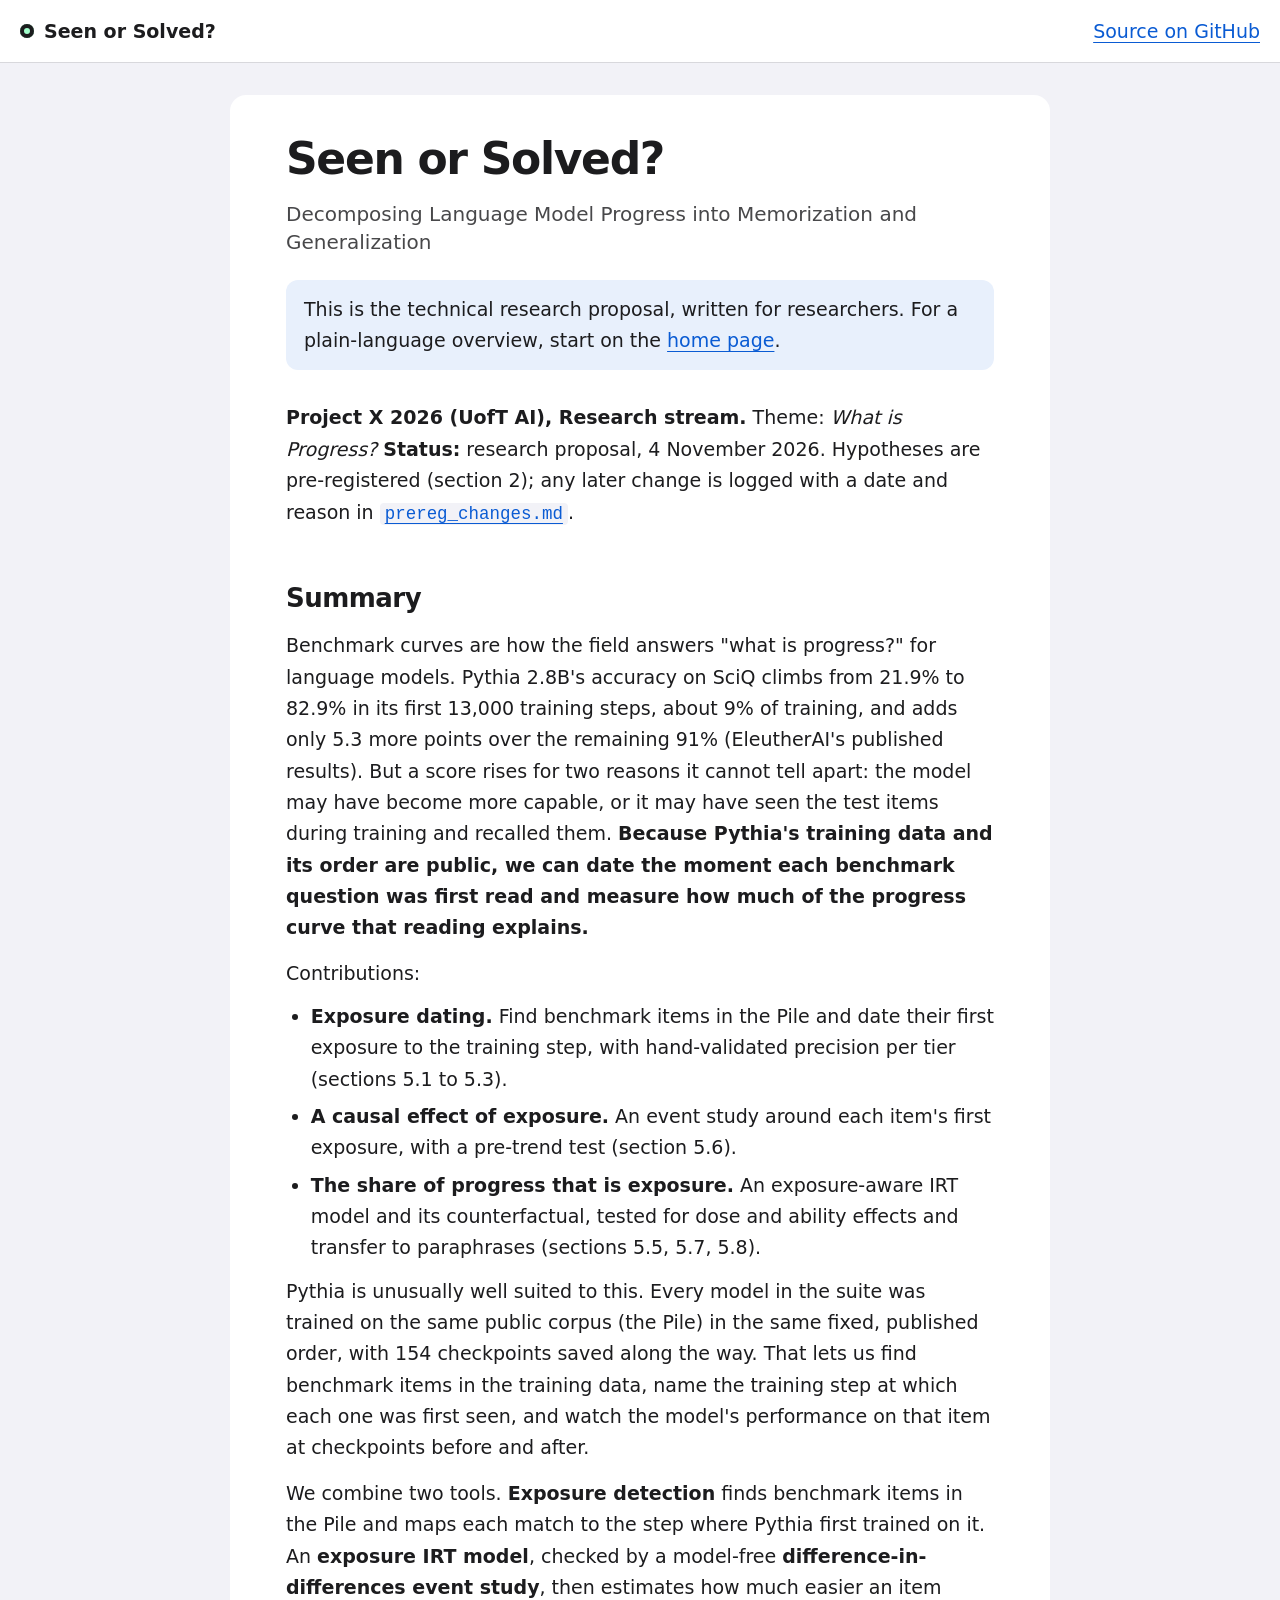
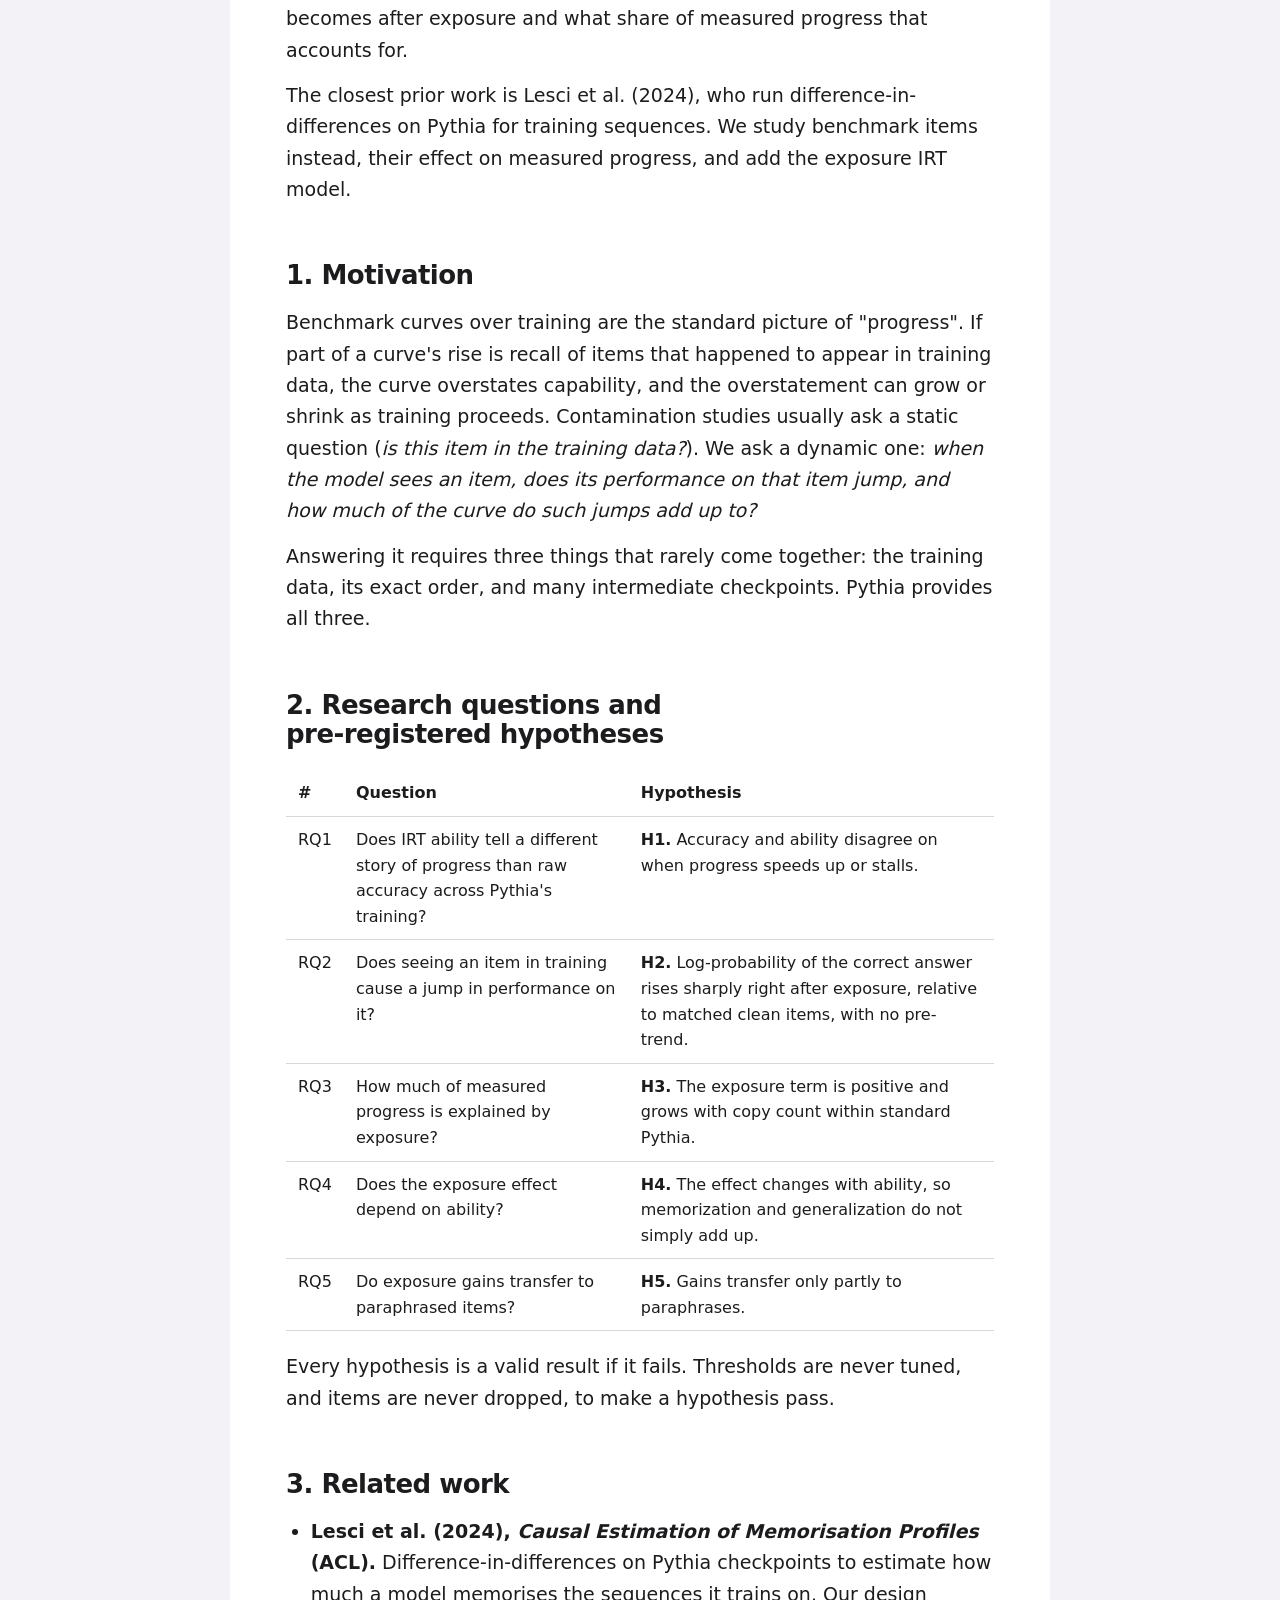
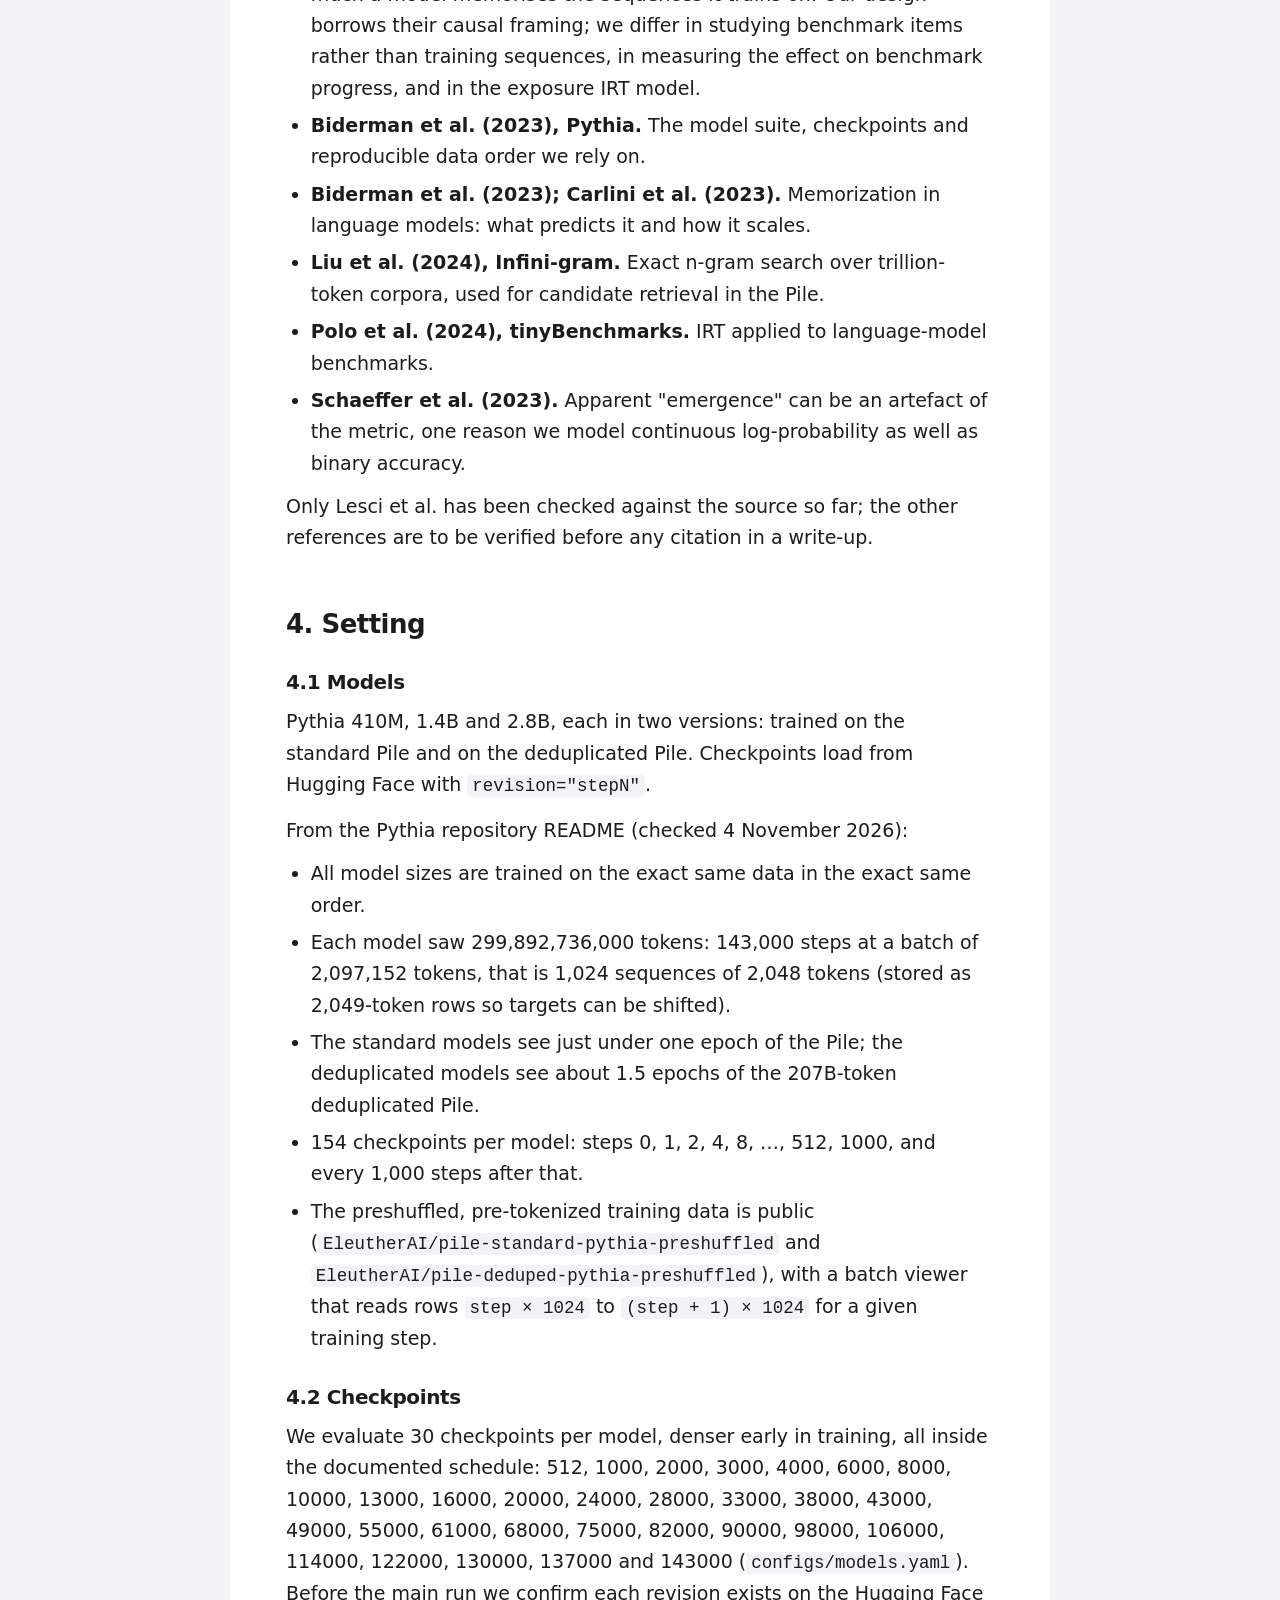
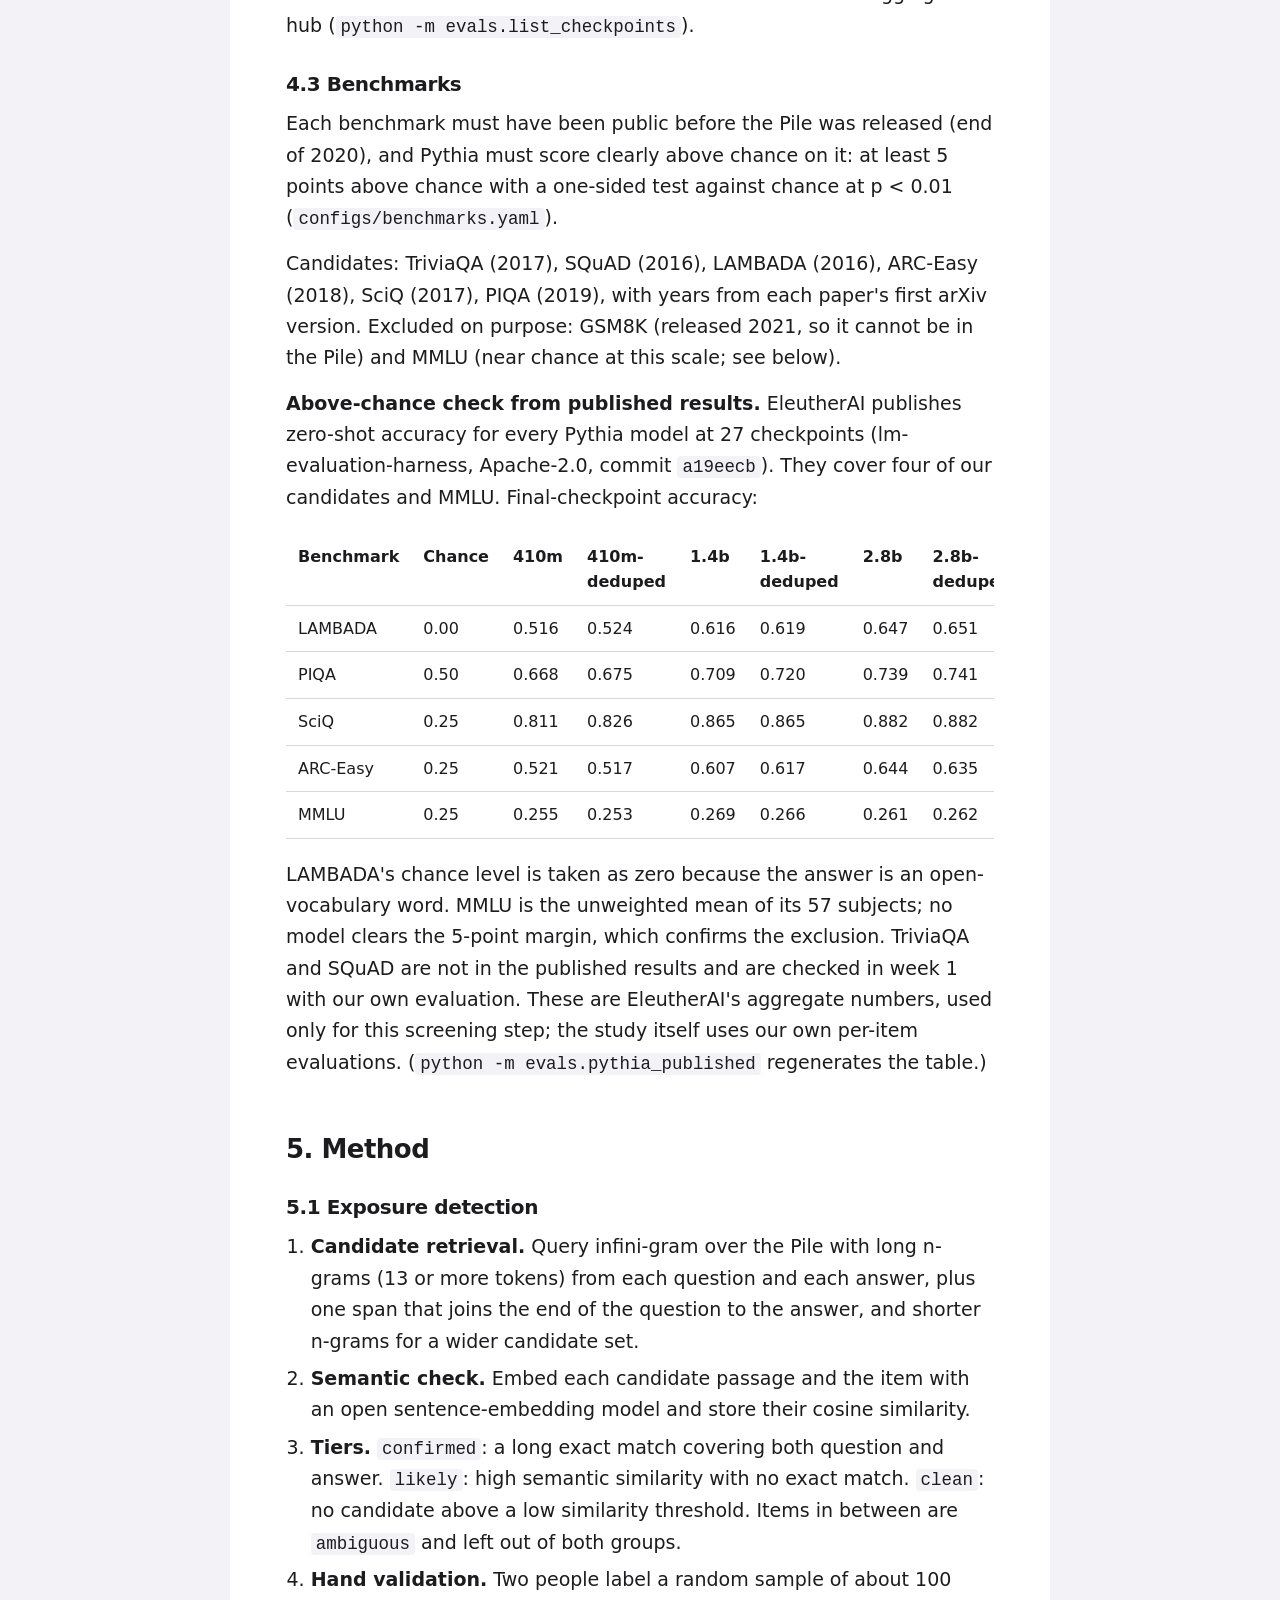
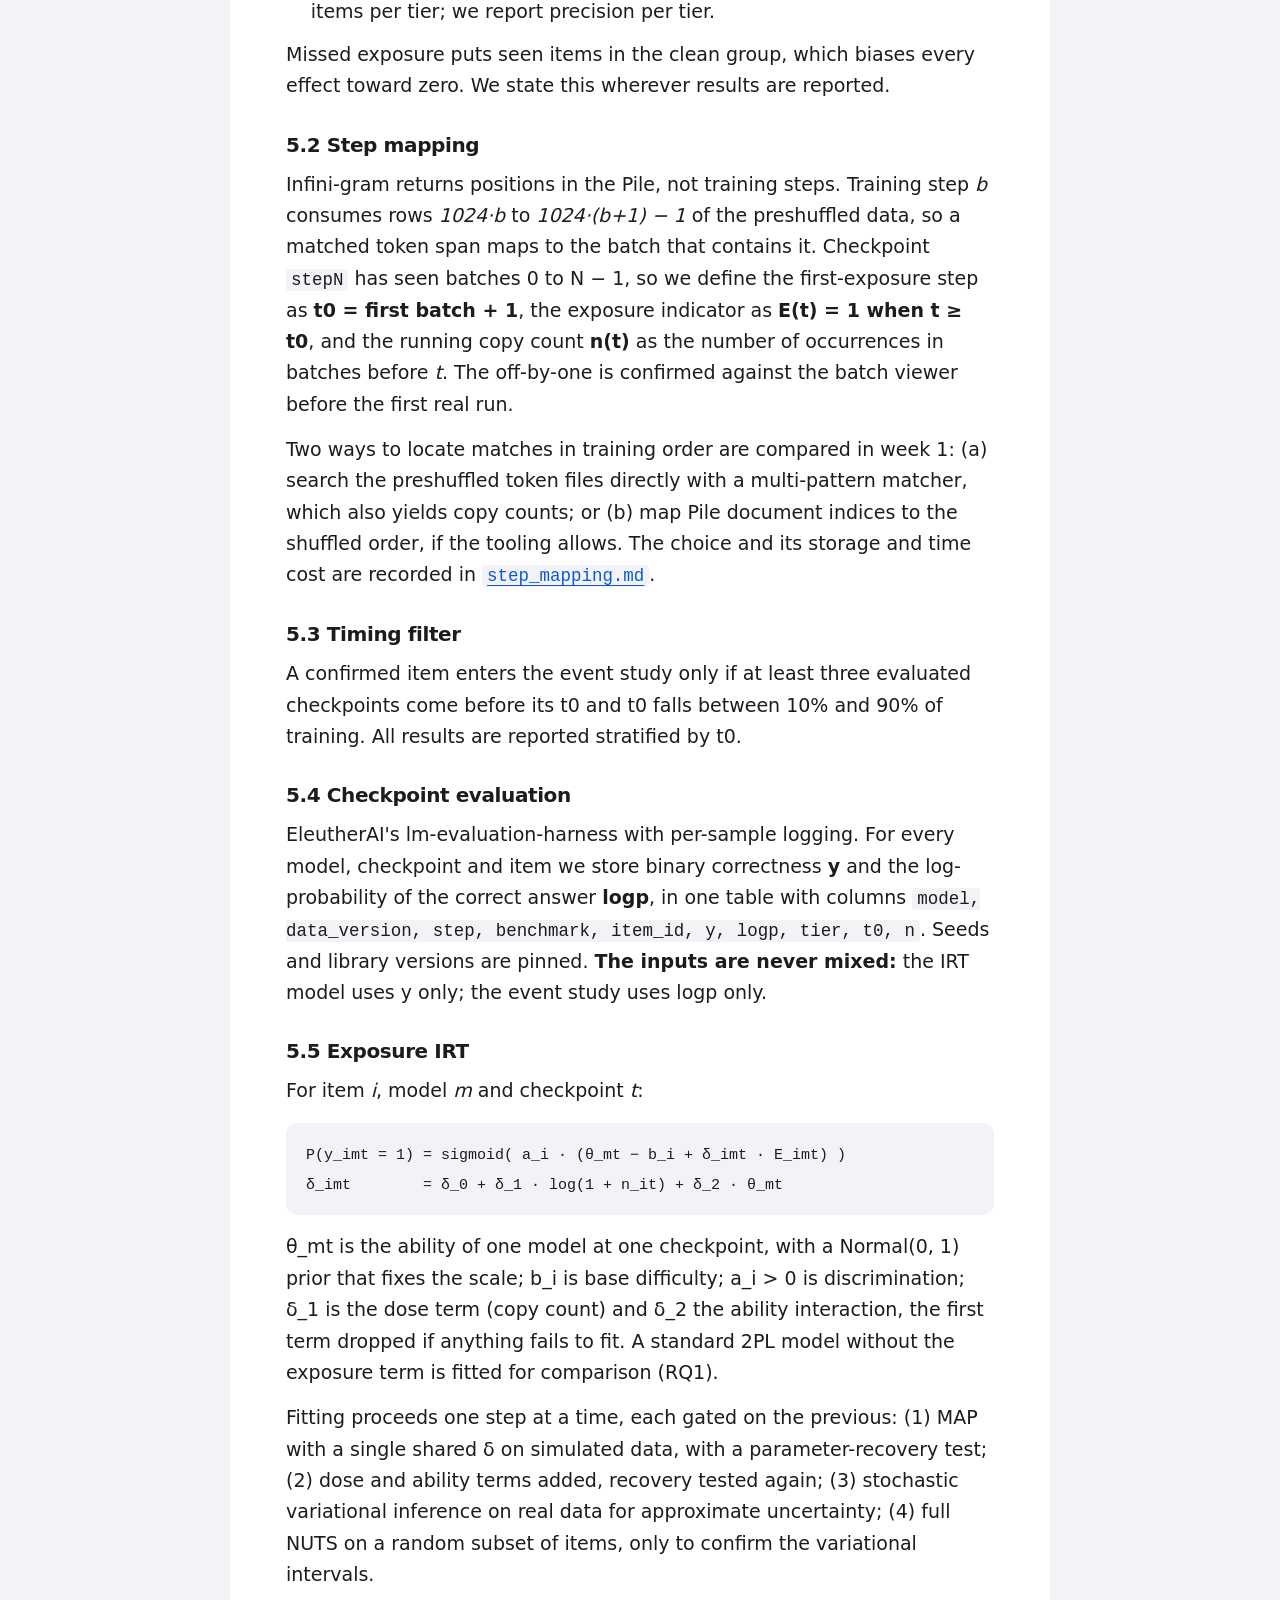
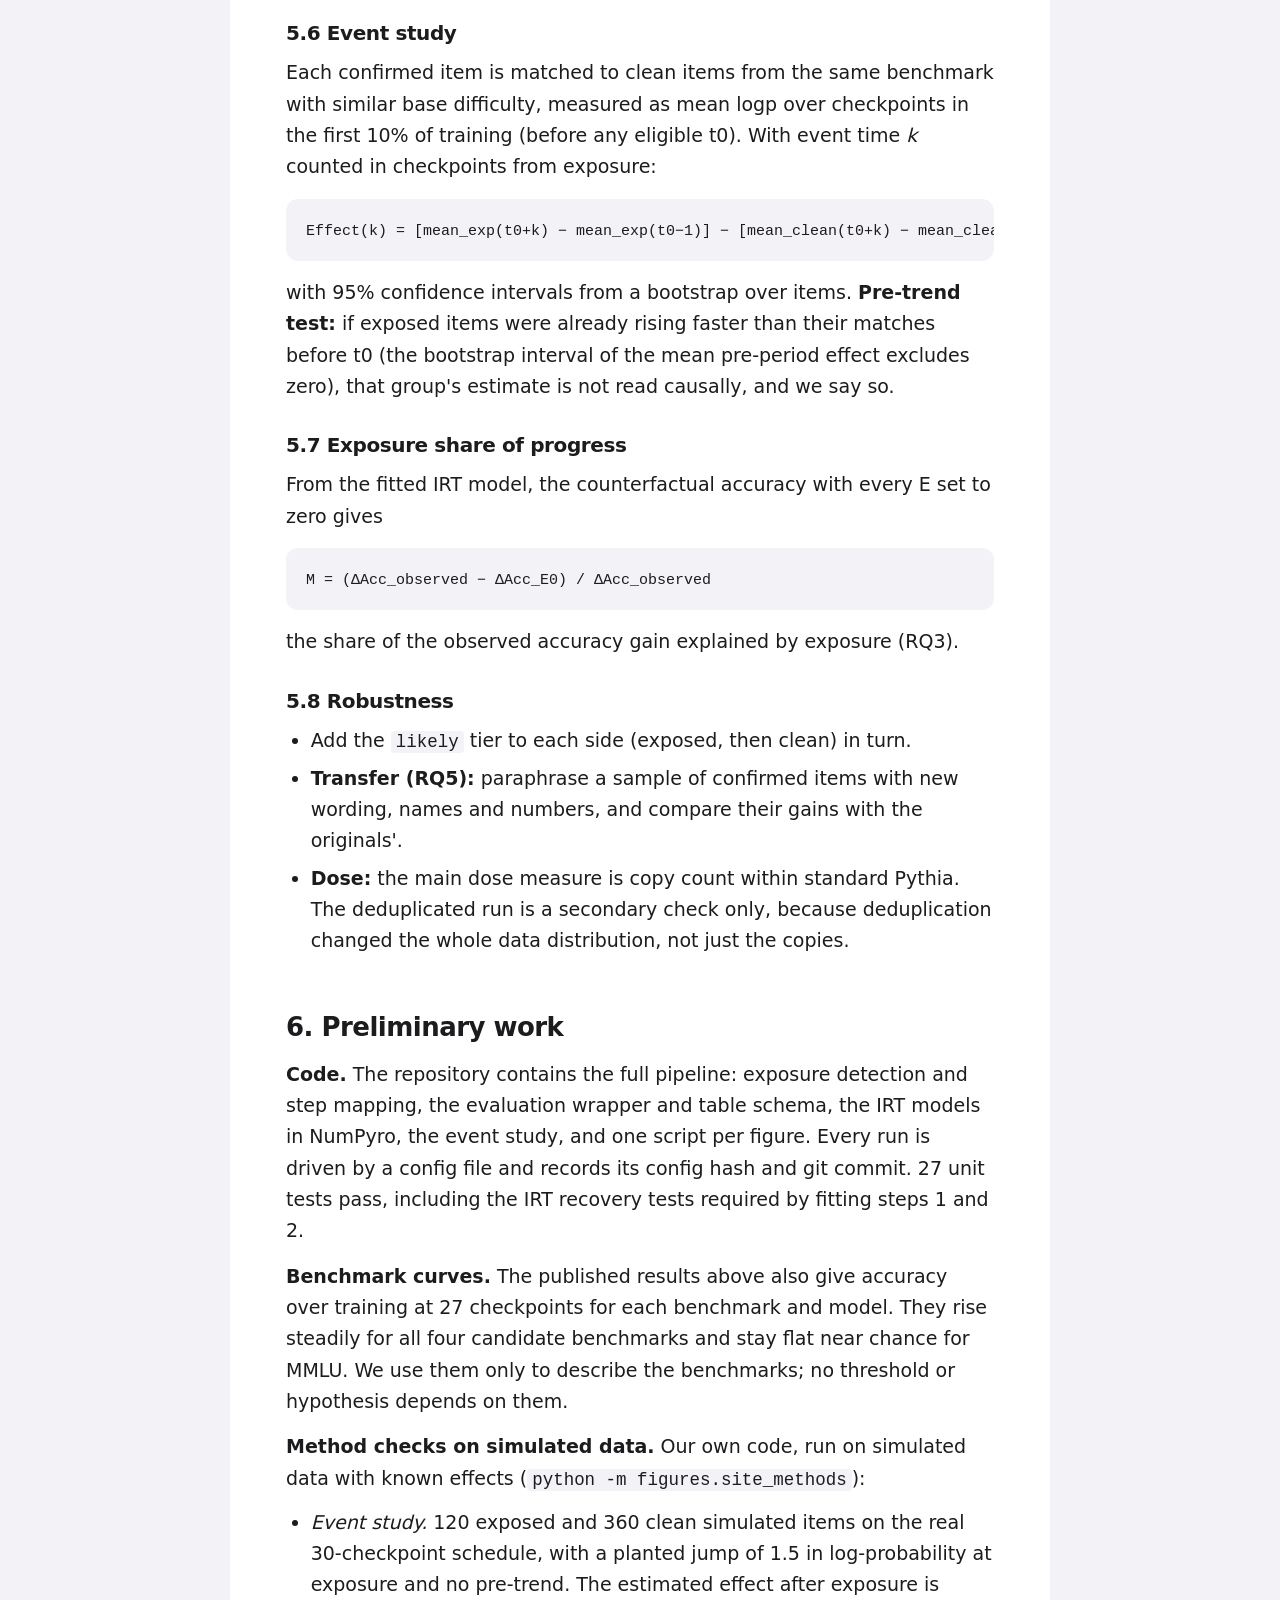
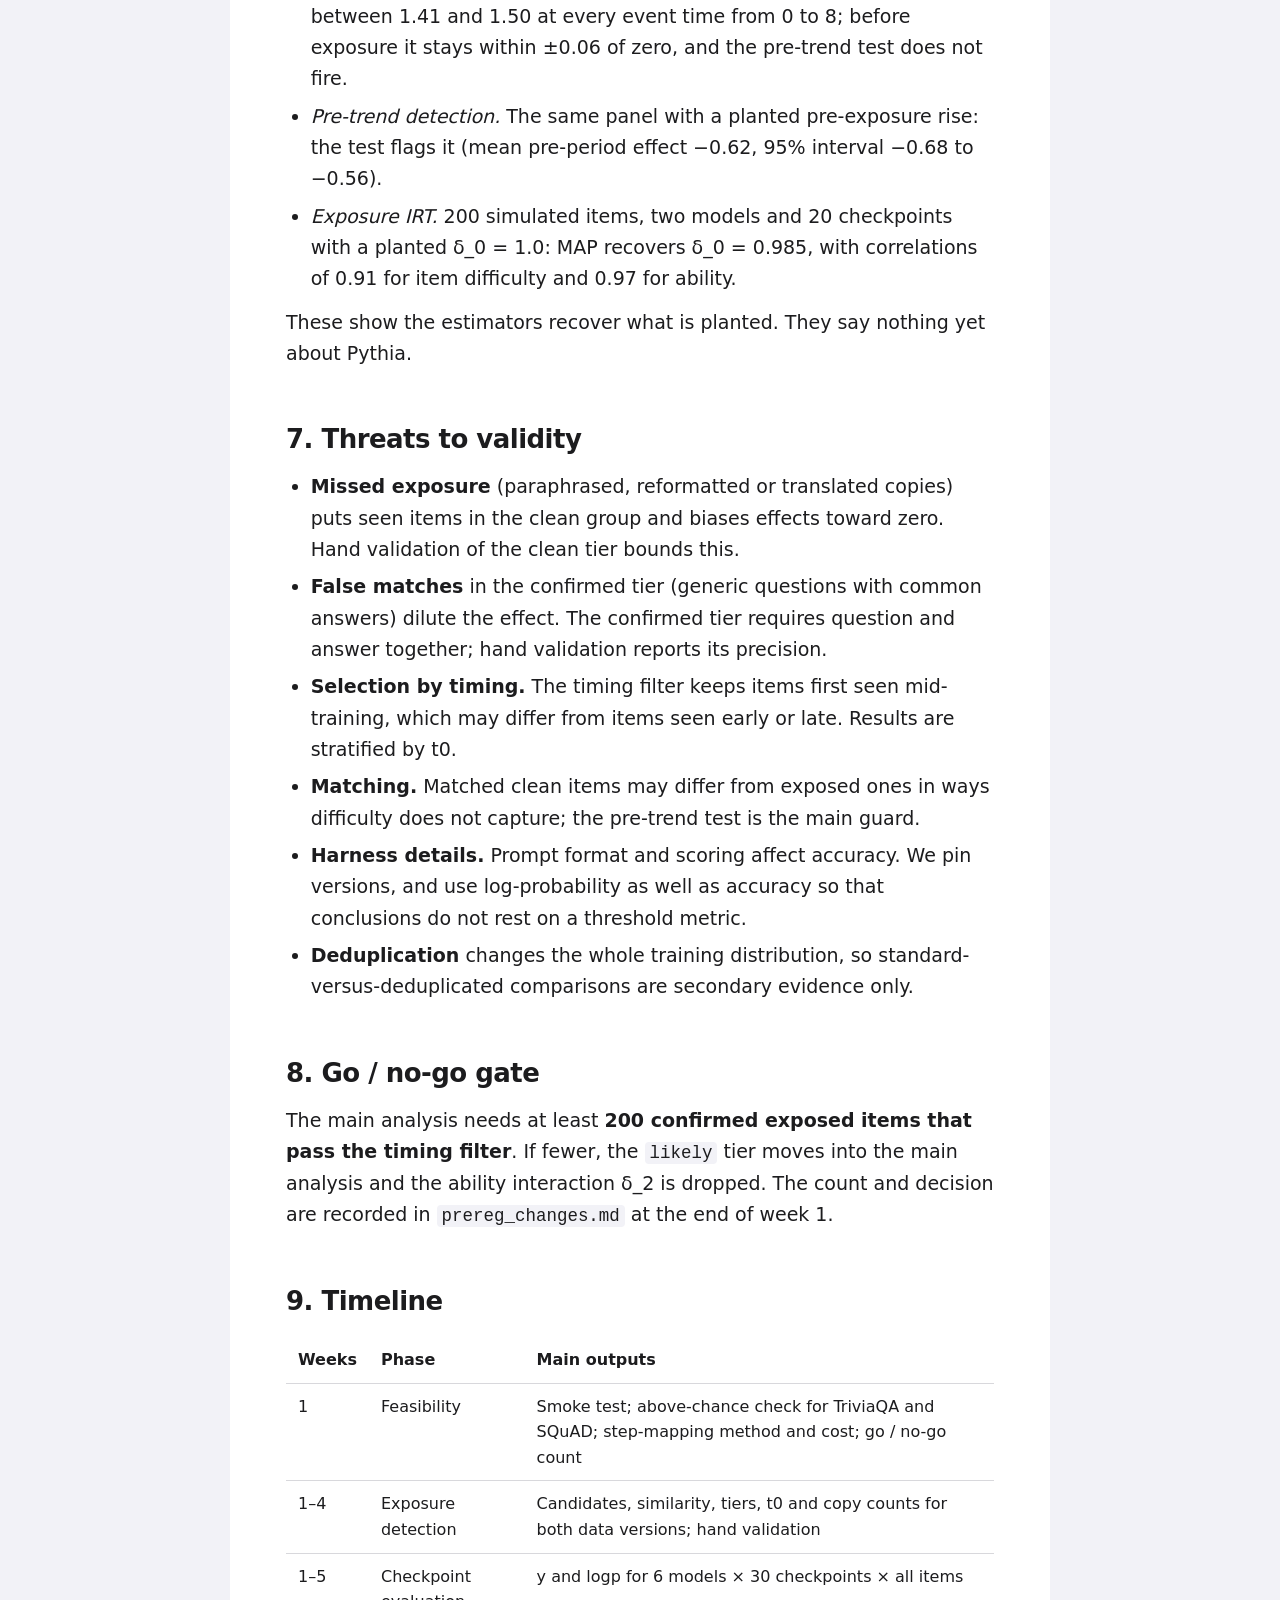
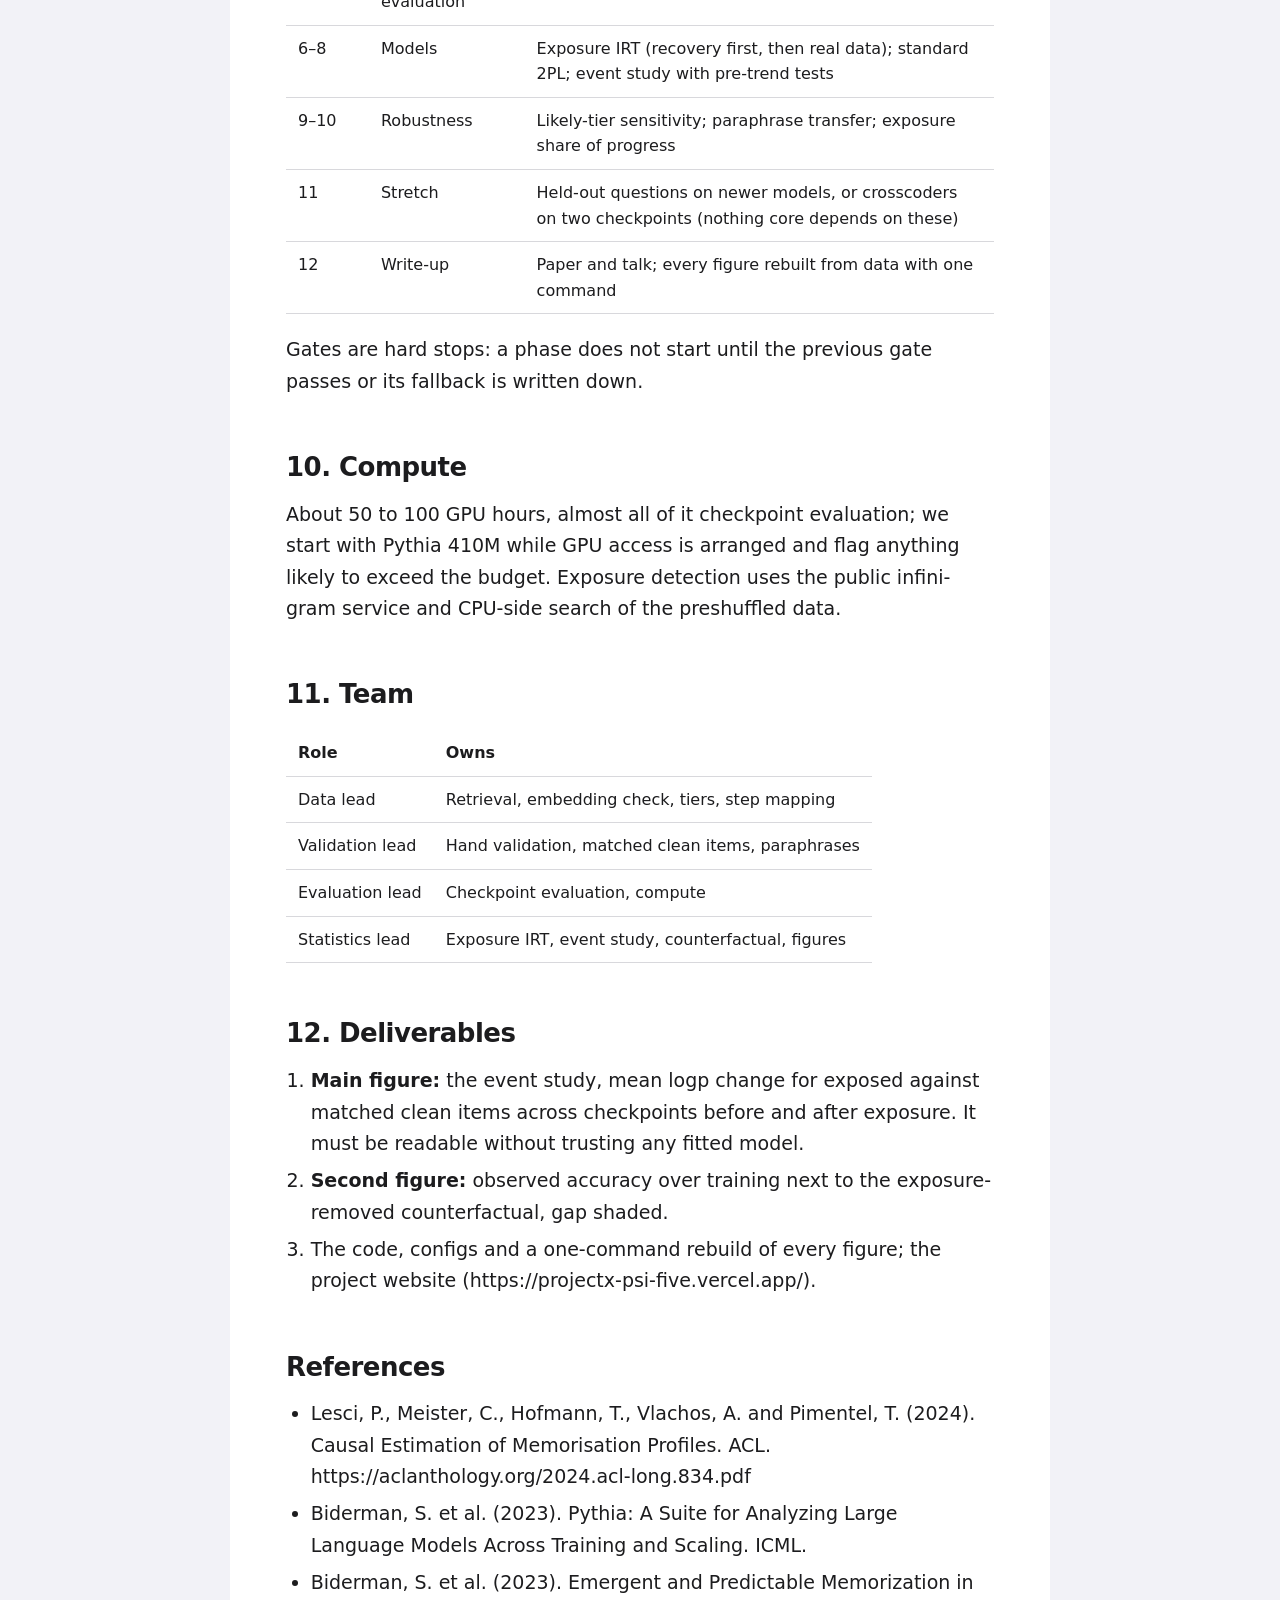
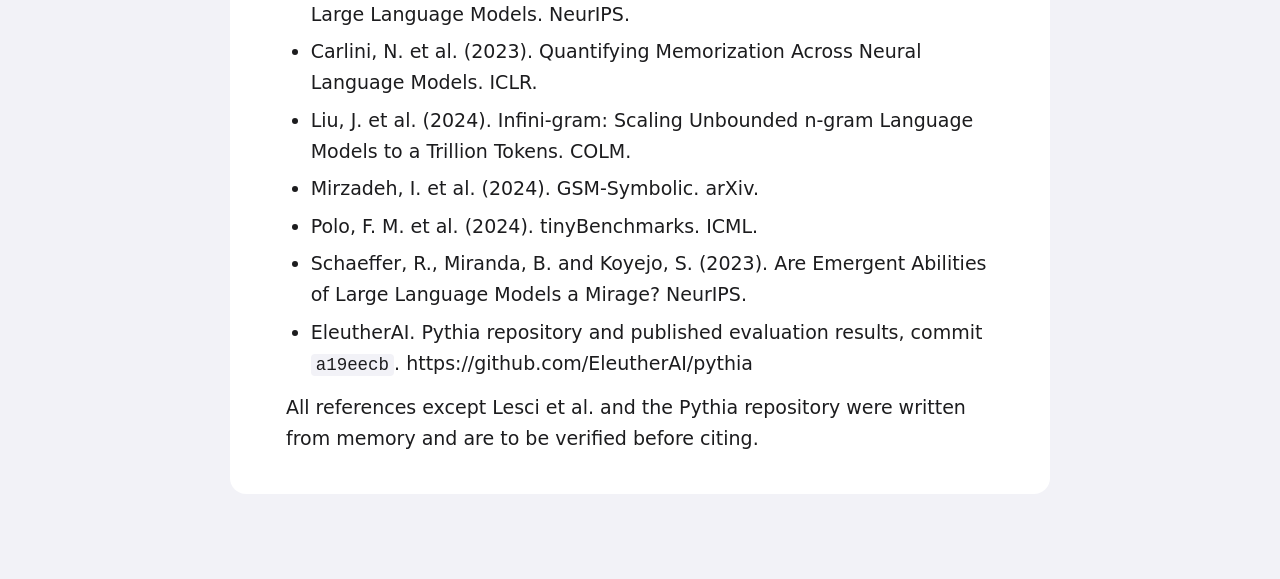
==== commit a9263ca6: "Remodel the website into one flowing, numbered story The page had 11 sections in 11 different layout" ====
--- a/site/proposal.html
+++ b/site/proposal.html
@@ -6,9 +6,6 @@
 <title>Proposal: Seen or Solved?</title>
 <meta name="description" content="Research proposal: how much of Pythia's benchmark progress over training comes from having seen the test questions.">
 <link rel="icon" href="data:image/svg+xml,%3Csvg xmlns='http://www.w3.org/2000/svg' viewBox='0 0 32 32'%3E%3Ccircle cx='16' cy='16' r='14' fill='%23a1ffcb' stroke='%23232323' stroke-width='6'/%3E%3C/svg%3E">
-<link rel="preconnect" href="https://api.fontshare.com">
-<link rel="preconnect" href="https://cdn.fontshare.com" crossorigin>
-<link href="https://api.fontshare.com/v2/css?f[]=clash-grotesk@400,500&display=swap" rel="stylesheet">
 <link rel="stylesheet" href="assets/css/site.css">
 </head>
 <body>
--- a/site/assets/css/site.css
+++ b/site/assets/css/site.css
@@ -1,409 +1,307 @@
-/* Seen or Solved? — project site, v2.
-   Direction: "The product performs" (working chart fragments), Clash Grotesk, greys and mint, light. */
+/* Seen or Solved? — project site, v3.
+   One reading column, grouped cards (iOS "inset grouped" style), system type, 8 px spacing
+   grid, no motion. Every part follows the same pattern: number, title, one-line lead, cards. */
 
 :root {
   color-scheme: light;
-  --bg: #ffffff;
-  --surface: #f3f3f3;
-  --surface-2: #e9e9e9;
-  --ink: #232323;
-  --muted: #5c5c5c;
-  --accent: #a1ffcb;
-  --accent-ink: #232323;
-  --field-ink: #ffffff;
-
-  /* chart roles (dataviz reference palette, validated light, first three slots all-pairs) */
+  --page: #f2f2f7;          /* grouped background */
+  --card: #ffffff;
+  --ink: #1c1c1e;
+  --muted: #48484a;         /* 8:1 on white */
+  --hair: #d8d8dc;
+  --fill: #f2f2f7;
+  --tint: #0a5bd3;          /* links and the one primary action */
+  --tint-soft: #e8f0fc;
+  --good: #0f8a3d;
+  --brand: #a1ffcb;
+
+  /* chart roles (validated light palette) */
   --series-1: #2a78d6;
   --series-2: #eb6834;
   --series-3: #1baf7a;
   --grid: #e2e2e2;
   --axis: #8a8a8a;
-
-  /* type: small, body, lead, statement, head, figure */
-  --step-small: 0.875rem;
-  --step-body: clamp(1.0625rem, 1rem + 0.25vw, 1.1875rem);
-  --step-lead: clamp(1.25rem, 1.1rem + 0.7vw, 1.625rem);
-  --step-statement: clamp(1.5rem, 1rem + 1.5vw, 2.25rem);
-  --step-head: clamp(2rem, 1.3rem + 3.2vw, 4rem);
-  --step-figure: clamp(3.25rem, 1.4rem + 6.4vw, 7rem);
-
-  --m: 40px;
-  --gap: 24px;
-  --r: 8px;
-  --section: clamp(120px, 13vw, 200px);
-
-  --ease-out: cubic-bezier(0.22, 1, 0.36, 1);
-  --ease-expo: cubic-bezier(0.16, 1, 0.3, 1);
-  --ease-in-out: cubic-bezier(0.76, 0, 0.24, 1);
-  --t-press: 140ms;
-  --t-hover: 180ms;
-  --t-ui: 240ms;
-}
-@media (max-width: 900px) { :root { --m: 20px; --gap: 16px; --section: 104px; } }
+  --bg: var(--card);        /* chart code draws dot outlines in --bg */
+
+  --col: 1040px;
+  --read: 680px;
+  --pad: 24px;
+  --r: 16px;
+  --r-sm: 10px;
+}
 
 /* ---------- base ---------- */
 *, *::before, *::after { box-sizing: border-box; }
-html { -webkit-text-size-adjust: 100%; scroll-behavior: smooth; }
-@media (prefers-reduced-motion: reduce) { html { scroll-behavior: auto; } }
+html { -webkit-text-size-adjust: 100%; }
 body {
-  margin: 0; background: var(--bg); color: var(--ink);
-  font-family: "Clash Grotesk", "Helvetica Neue", Helvetica, Arial, system-ui, sans-serif;
-  font-size: var(--step-body); line-height: 1.4; font-variant-numeric: lining-nums;
-  -webkit-font-smoothing: antialiased; overflow-x: hidden;
+  margin: 0; background: var(--page); color: var(--ink);
+  font: 400 1.1875rem/1.6 system-ui, -apple-system, "SF Pro Text", "Segoe UI", Roboto, "Helvetica Neue", Arial, sans-serif;
+  font-variant-numeric: lining-nums; -webkit-font-smoothing: antialiased; overflow-x: hidden;
 }
 h1, h2, h3, p, ol, ul, figure, dl, dd { margin: 0; padding: 0; }
 ol, ul { list-style: none; }
-h1, h2, h3 { font-weight: 500; letter-spacing: -0.02em; line-height: 1.05; text-wrap: balance; }
+h1, h2, h3 { font-weight: 700; letter-spacing: -0.02em; line-height: 1.15; text-wrap: balance; }
 a { color: inherit; }
 svg { display: block; }
-::selection { background: var(--accent); color: var(--accent-ink); }
-:focus-visible { outline: 2px solid var(--ink); outline-offset: 3px; border-radius: 2px; }
-.dark :focus-visible { outline-color: var(--field-ink); }
+:focus-visible { outline: 3px solid var(--tint); outline-offset: 2px; border-radius: 4px; }
+.visually-hidden { position: absolute !important; width: 1px; height: 1px; overflow: hidden; clip: rect(0 0 0 0); clip-path: inset(50%); white-space: nowrap; }
 .sr-table caption, .sr-table th, .sr-table td { clip-path: inset(50%); }
-.visually-hidden { position: absolute !important; width: 1px; height: 1px; overflow: hidden; clip: rect(0 0 0 0); clip-path: inset(50%); white-space: nowrap; }
-.skip { position: absolute; left: var(--m); top: -100px; background: var(--ink); color: var(--bg); padding: 12px 16px; z-index: 20; border-radius: var(--r); }
-.skip:focus { top: 16px; }
+.skip { position: absolute; left: 16px; top: -100px; background: var(--ink); color: #fff; padding: 12px 16px; z-index: 30; border-radius: var(--r-sm); }
+.skip:focus { top: 12px; }
 .num { font-variant-numeric: tabular-nums lining-nums; }
 .soft { color: var(--muted); }
-
-.link { text-decoration: underline; text-decoration-thickness: 1px; text-underline-offset: 0.22em; text-decoration-color: color-mix(in srgb, currentColor 40%, transparent); transition: text-decoration-color var(--t-hover) ease; }
-@media (hover: hover) and (pointer: fine) { .link:hover { text-decoration-color: currentColor; } }
-
+.link { color: var(--tint); text-decoration: underline; text-underline-offset: 0.2em; text-decoration-thickness: 1px; }
 .button {
-  display: inline-flex; align-items: center; gap: 10px; min-height: 48px; padding: 0 22px;
-  background: var(--accent); color: var(--accent-ink); border: 0; border-radius: var(--r);
-  font: inherit; font-weight: 500; text-decoration: none; cursor: pointer;
-  transition: transform var(--t-press) var(--ease-out), background-color var(--t-hover) ease;
-}
-.button:active { transform: scale(0.97); }
-@media (hover: hover) and (pointer: fine) { .button:hover { background: #7ff5b4; } }
-.button svg { width: 18px; height: 18px; transition: transform var(--t-ui) var(--ease-out); }
-@media (hover: hover) and (pointer: fine) { .button:hover svg { transform: translateX(3px); } }
-
-.grid { display: grid; grid-template-columns: repeat(12, minmax(0, 1fr)); column-gap: var(--gap); }
-.wrap { padding-inline: var(--m); }
-.section-h { font-size: var(--step-lead); font-weight: 500; letter-spacing: -0.015em; }
-.section-p { margin-top: 12px; max-width: 56ch; }
-
-/* ---------- interface fragments (data-ui) ---------- */
-[data-ui] { font-size: 14px; line-height: 1.35; }
-[data-ui] .ui-label { font-size: 13px; color: var(--muted); }
-[data-ui] .ui-value { font-size: 14px; font-variant-numeric: tabular-nums; }
-.chart { position: relative; width: 100%; min-width: 0; contain: inline-size; }
+  display: inline-flex; align-items: center; justify-content: center; min-height: 52px; padding: 0 24px;
+  background: var(--tint); color: #fff; border: 0; border-radius: 12px; font: inherit; font-weight: 600;
+  text-decoration: none; cursor: pointer;
+}
+.button:hover { background: #084bb0; }
+
+/* ---------- top bar: always-visible contents ---------- */
+.bar { position: sticky; top: 0; z-index: 20; background: rgb(255 255 255 / 0.94); border-bottom: 1px solid var(--hair); }
+@supports (backdrop-filter: blur(8px)) { .bar { background: rgb(255 255 255 / 0.82); backdrop-filter: saturate(180%) blur(16px); } }
+.bar__in { max-width: var(--col); margin: 0 auto; padding: 0 20px; display: flex; align-items: center; gap: 24px; min-height: 60px; }
+.bar__brand { display: inline-flex; align-items: center; gap: 10px; font-weight: 700; text-decoration: none; white-space: nowrap; }
+.bar__dot { width: 14px; height: 14px; border-radius: 50%; background: var(--ink); box-shadow: inset 0 0 0 4px var(--ink), inset 0 0 0 8px var(--brand); }
+.bar__nav { display: flex; gap: 4px; margin-left: auto; }
+.bar__nav a { display: inline-flex; align-items: center; min-height: 44px; padding: 0 12px; border-radius: var(--r-sm); font-size: 1rem; text-decoration: none; white-space: nowrap; }
+.bar__nav a:hover { background: var(--fill); }
+@media (max-width: 960px) {
+  .bar__in { flex-wrap: wrap; gap: 0; padding: 8px 12px 0; }
+  .bar__brand { min-height: 40px; padding: 0 8px; }
+  .bar__nav { margin: 0 -12px; padding: 0 12px 8px; width: calc(100% + 24px); overflow-x: auto; scrollbar-width: none; }
+  .bar__nav::-webkit-scrollbar { display: none; }
+  .bar__nav a { background: var(--fill); }
+}
+
+/* ---------- column and parts ---------- */
+main { padding-bottom: 32px; }
+.intro, .part { max-width: var(--col); margin: 0 auto; padding: 0 20px; scroll-margin-top: 120px; }
+.intro { padding-top: 64px; }
+.part { padding-top: 96px; }
+.intro > p, .intro > h1, .part > p, .part > h2, .part > h3 { max-width: var(--read); }
+.intro__k, .part__n { font-size: 1rem; font-weight: 600; color: var(--muted); }
+.intro h1 { margin-top: 12px; font-size: clamp(2.25rem, 1.6rem + 2.6vw, 3.5rem); line-height: 1.08; letter-spacing: -0.03em; max-width: 18ch; }
+.intro__lead { margin-top: 20px; font-size: 1.25rem; }
+.intro__actions { margin-top: 28px; display: flex; flex-wrap: wrap; align-items: center; gap: 16px 24px; }
+.part__h { margin-top: 8px; font-size: clamp(1.75rem, 1.4rem + 1.4vw, 2.5rem); }
+.part__lead { margin-top: 12px; font-size: 1.25rem; color: var(--muted); }
+.part__statement { margin-top: 32px; font-size: clamp(1.375rem, 1.2rem + 0.8vw, 1.75rem); font-weight: 600; line-height: 1.3; }
+.part__p { margin-top: 16px; }
+.part__sub { margin-top: 48px; font-size: 1.375rem; }
+@media (max-width: 700px) { .intro { padding-top: 40px; } .part { padding-top: 72px; } }
+
+/* ---------- cards: the one container ---------- */
+.card { margin-top: 24px; background: var(--card); border-radius: var(--r); padding: var(--pad); }
+.card__k { font-size: 1rem; font-weight: 600; color: var(--muted); margin-bottom: 8px; }
+.card__head { display: flex; flex-wrap: wrap; justify-content: space-between; align-items: baseline; gap: 8px 24px; }
+.card__title { font-size: 1.25rem; letter-spacing: -0.01em; }
+.card__help { margin-top: 8px; color: var(--muted); max-width: var(--read); }
+.stack { display: grid; gap: 16px; margin-top: 24px; }
+.stack > .card, .stack > .proof { margin-top: 0; }
+@media (max-width: 700px) { :root { --pad: 16px; } .card { border-radius: 14px; } }
+
+/* grouped lists: rows separated by hairlines */
+.list > li, .list > div { padding: 14px 0; border-top: 1px solid var(--hair); }
+.list > :first-child { border-top: 0; padding-top: 4px; }
+.list > :last-child { padding-bottom: 0; }
+
+.facts { margin-top: 40px; }
+.fact { display: grid; grid-template-columns: 8.5rem minmax(0, 1fr); gap: 16px; align-items: baseline; }
+.fact__n { font-size: 1.75rem; font-weight: 700; letter-spacing: -0.02em; font-variant-numeric: tabular-nums; }
+.terms > div { display: grid; grid-template-columns: 10rem minmax(0, 1fr); gap: 16px; }
+.terms dt { font-weight: 600; }
+.scores li { display: grid; grid-template-columns: 6.5rem minmax(0, 1fr); gap: 16px; align-items: baseline; }
+.scores__n { font-size: 1.5rem; font-weight: 700; font-variant-numeric: tabular-nums; }
+.scores b { font-weight: 600; }
+.scores__out { color: var(--muted); }
+.plan li b { font-weight: 600; }
+@media (max-width: 700px) {
+  .fact, .terms > div, .scores li { grid-template-columns: 1fr; gap: 2px; }
+}
+
+.note { margin-top: 24px; padding: 20px var(--pad); background: var(--tint-soft); border-radius: var(--r); }
+.note b { font-weight: 700; }
+
+/* ---------- charts and their controls ---------- */
+[data-ui] { font-size: 1rem; line-height: 1.5; }
+.ui-label { font-size: 0.9375rem; color: var(--muted); }
+.chart { position: relative; width: 100%; min-width: 0; contain: inline-size; margin-top: 16px; }
 .chart svg { width: 100%; height: 100%; overflow: visible; }
-.chart text { font-family: inherit; font-size: 13px; fill: var(--muted); }
+.chart text { font-family: inherit; font-size: 14px; fill: var(--muted); }
 .chart .t-ink { fill: var(--ink); }
-.chart .t-strong { fill: var(--ink); font-weight: 500; }
+.chart .t-strong { fill: var(--ink); font-weight: 600; }
+#curve-chart, #pilot-chart { height: 400px; }
+#stage-chart { height: 320px; }
+@media (max-width: 700px) { #curve-chart, #pilot-chart { height: 300px; } #stage-chart { height: 280px; } }
+.panel__source { margin-top: 12px; font-size: 0.9375rem; color: var(--muted); }
+.legend { display: flex; flex-wrap: wrap; gap: 6px 16px; font-size: 0.9375rem; }
+.legend span { display: inline-flex; align-items: center; gap: 8px; }
+.legend i { width: 18px; height: 4px; border-radius: 2px; display: inline-block; }
+.legend i.dash { background: none !important; height: 0; border-top: 2px dashed var(--axis); }
 .tooltip {
-  position: absolute; pointer-events: none; z-index: 5; min-width: 150px; padding: 10px 12px;
-  background: var(--bg); color: var(--ink); border: 1px solid var(--grid); border-radius: 6px; /* taste-skill-ignore: floating tooltip */
-  box-shadow: 0 6px 24px rgb(0 0 0 / 0.12); /* taste-skill-ignore: floating tooltip */
-  font-size: 13px; line-height: 1.45;
-  opacity: 0; transform: translateY(4px); transition: opacity 120ms ease, transform 120ms ease;
-}
-.tooltip.is-on { opacity: 1; transform: none; }
-.tooltip .tt-h { font-weight: 500; margin-bottom: 4px; }
+  position: absolute; pointer-events: none; z-index: 5; min-width: 160px; padding: 10px 12px;
+  background: var(--card); color: var(--ink); border: 1px solid var(--hair); border-radius: 10px;
+  box-shadow: 0 6px 24px rgb(0 0 0 / 0.12); font-size: 0.9375rem; line-height: 1.45; opacity: 0;
+}
+.tooltip.is-on { opacity: 1; }
+.tooltip .tt-h { font-weight: 600; margin-bottom: 4px; }
 .tooltip .tt-row { display: grid; grid-template-columns: 10px 1fr auto; gap: 8px; align-items: center; }
 .tooltip .tt-dot { width: 10px; height: 10px; border-radius: 50%; }
-.table-view { margin-top: 12px; font-size: 14px; }
-.table-view summary { cursor: pointer; color: var(--muted); width: fit-content; }
-.table-view summary:hover { color: var(--ink); }
-.table-view .scroll { overflow-x: auto; margin-top: 10px; max-height: 320px; overflow-y: auto; }
+
+.controls { margin-top: 20px; padding-top: 20px; border-top: 1px solid var(--hair); display: grid; grid-template-columns: repeat(auto-fit, minmax(240px, 1fr)); gap: 16px 24px; align-items: start; }
+fieldset { border: 0; margin: 0; padding: 0; min-width: 0; }
+.ctl-group legend, .ctl-heading { padding: 0; font-size: 0.9375rem; font-weight: 600; color: var(--muted); margin-bottom: 6px; }
+.ctl-row {
+  display: flex; align-items: center; justify-content: space-between; gap: 12px; min-height: 48px; padding: 0 12px;
+  border-radius: var(--r-sm); font-size: 1rem; cursor: pointer;
+}
+.ctl-row:hover { background: var(--fill); }
+.ctl-row:has(input:checked) { background: var(--fill); font-weight: 600; }
+.ctl-row input[type="radio"], .ctl-row input[type="checkbox"] { accent-color: var(--tint); width: 20px; height: 20px; margin: 0; }
+.ctl-row .chance { font-size: 0.9375rem; color: var(--muted); font-weight: 400; }
+.ctl-row.is-off { opacity: 0.45; cursor: not-allowed; }
+.seg { display: grid; grid-template-columns: 1fr 1fr; gap: 4px; padding: 4px; background: var(--fill); border-radius: 12px; }
+.seg label { display: grid; place-items: center; min-height: 44px; border-radius: 9px; font-size: 1rem; cursor: pointer; text-align: center; padding: 0 8px; }
+.seg input { position: absolute; opacity: 0; pointer-events: none; }
+.seg label:has(input:checked) { background: var(--card); font-weight: 600; box-shadow: 0 1px 3px rgb(0 0 0 / 0.12); }
+.seg label:has(input:focus-visible) { outline: 3px solid var(--tint); outline-offset: 1px; }
+.pilot__note { margin-top: 12px; font-size: 0.9375rem; color: var(--muted); }
+
+.table-view { margin-top: 16px; font-size: 1rem; }
+.table-view summary { cursor: pointer; color: var(--tint); min-height: 44px; display: flex; align-items: center; }
+.table-view .scroll { overflow-x: auto; margin-top: 8px; max-height: 340px; overflow-y: auto; }
 .table-view table { border-collapse: collapse; font-variant-numeric: tabular-nums; min-width: 100%; }
-.table-view th, .table-view td { text-align: right; padding: 6px 10px; border-bottom: 1px solid var(--grid); white-space: nowrap; }
+.table-view th, .table-view td { text-align: right; padding: 8px 10px; border-bottom: 1px solid var(--hair); white-space: nowrap; }
 .table-view th:first-child, .table-view td:first-child { text-align: left; }
-.table-view th { font-weight: 500; position: sticky; top: 0; background: var(--bg); }
-
-/* ---------- hero: control that reads the page ---------- */
-.hero { display: grid; grid-template-columns: 1fr 1fr; min-height: 100svh; }
-.hero__left { position: relative; display: flex; flex-direction: column; justify-content: space-between; padding: 40px; background: var(--bg); }
-.hero__right { position: relative; display: grid; place-items: center; padding: 96px 40px 40px; background: var(--surface); }
-.wordmark { display: inline-flex; align-items: center; gap: 10px; font-weight: 500; text-decoration: none; font-size: 1.0625rem; }
-.wordmark__dot { width: 14px; height: 14px; border-radius: 50%; background: var(--ink); display: grid; place-items: center; }
-.wordmark__dot::after { content: ""; width: 6px; height: 6px; border-radius: 50%; background: var(--accent); }
-.hero__toplink { position: absolute; top: 40px; right: 40px; font-size: var(--step-small); }
-.hero__copy { max-width: 560px; }
-.hero h1 { font-size: clamp(2rem, 1.2rem + 2.4vw, 3.25rem); /* display step */ line-height: 1.0; letter-spacing: -0.03em; }
-.hero h1 .line { display: block; overflow: hidden; padding-bottom: 0.08em; }
-.hero h1 .line > span { display: block; }
-.hero__sentence { margin-top: 20px; max-width: 44ch; font-size: var(--step-body); }
-.hero__actions { margin-top: 32px; display: flex; flex-wrap: wrap; align-items: center; gap: 24px; }
-
-.probe { width: min(100%, 480px); background: var(--bg); border-radius: 12px; padding: 22px; }
+.table-view th { font-weight: 600; position: sticky; top: 0; background: var(--card); }
+.card > .table-view, .part > .table-view { padding: 4px var(--pad); background: var(--card); border-radius: var(--r); }
+.part > .table-view { margin-top: 16px; }
+
+/* chart cards with text beside them (findings, checks) */
+.proof { display: grid; grid-template-columns: minmax(0, 1.1fr) minmax(0, 1fr); gap: 24px; align-items: start; background: var(--card); border-radius: var(--r); padding: var(--pad); }
+.proof__panel { background: var(--fill); border-radius: 12px; padding: 12px 16px; }
+.proof__panel .chart { height: var(--h, 180px); margin-top: 0; }
+#cov-chart, #dates-chart { height: auto; }
+.proof h3 { font-size: 1.25rem; letter-spacing: -0.01em; }
+.proof p { margin-top: 10px; }
+.proof p b { font-weight: 600; }
+@media (max-width: 860px) { .proof { grid-template-columns: 1fr; gap: 16px; } }
+.tiers { width: 100%; border-collapse: collapse; font-size: 1rem; }
+.tiers th, .tiers td { text-align: left; padding: 10px 8px; border-bottom: 1px solid var(--hair); vertical-align: top; }
+.tiers th { font-weight: 600; font-size: 0.9375rem; color: var(--muted); }
+.tiers tr:last-child td { border-bottom: 0; }
+.tier { display: inline-flex; align-items: center; gap: 8px; font-weight: 600; }
+.tier i { width: 10px; height: 10px; border-radius: 50%; }
+
+.pilot__examples { margin-top: 16px; background: var(--card); border-radius: var(--r); padding: var(--pad); }
+.pilot__examples ul { margin-top: 8px; display: grid; }
+.pilot__examples li { padding: 14px 0; border-top: 1px solid var(--hair); }
+.pilot__examples li:first-child { border-top: 0; }
+.pilot__a { font-size: 0.9375rem; color: var(--muted); margin-top: 4px; }
+
+/* ---------- method: chosen step, chart beside it ---------- */
+.method { display: grid; grid-template-columns: minmax(0, 5fr) minmax(0, 7fr); gap: 32px; align-items: start; }
+.method__steps { display: grid; gap: 8px; }
+.how__step { padding: 16px; border-radius: 12px; border: 2px solid var(--hair); cursor: pointer; }
+.how__step h3 { font-size: 1.125rem; letter-spacing: -0.01em; }
+.how__step p { margin-top: 6px; font-size: 1rem; color: var(--muted); }
+.how__step.is-active { border-color: var(--tint); background: var(--tint-soft); }
+.how__step.is-active p { color: var(--ink); }
+.panel__caption { display: flex; flex-wrap: wrap; justify-content: space-between; align-items: baseline; gap: 8px 16px; }
+.panel__caption h3 { font-size: 1.125rem; }
+.stage-nav { display: flex; flex-wrap: wrap; gap: 8px; margin-top: 16px; }
+.stage-nav button {
+  font: inherit; font-size: 1rem; min-height: 48px; padding: 0 16px; border-radius: 12px; cursor: pointer;
+  border: 2px solid var(--hair); background: var(--card); color: var(--ink);
+}
+.stage-nav button[aria-pressed="true"] { background: var(--tint); border-color: var(--tint); color: #fff; font-weight: 600; }
+@media (max-width: 860px) {
+  .method { grid-template-columns: 1fr; gap: 20px; }
+  .stage-nav button { flex: 1 1 100%; }
+}
+
+/* the timing slider */
+.probe { margin-top: 16px; }
 .probe__head { display: flex; justify-content: space-between; align-items: baseline; gap: 12px; }
-.probe__title { font-size: 14px; font-weight: 500; }
-.probe__chart { height: 150px; margin-top: 14px; }
-.probe__range { width: 100%; margin: 6px 0 0; height: 36px; accent-color: var(--ink); cursor: pointer; }
-.probe__readout { margin-top: 12px; display: grid; grid-template-columns: repeat(2, minmax(0, 1fr)); gap: 12px 16px; }
-.probe__readout dd { font-size: var(--step-body); font-variant-numeric: tabular-nums; }
+.probe__title { font-weight: 600; }
+.probe__chart { height: 150px; }
+.probe__range { width: 100%; margin: 8px 0 0; height: 44px; accent-color: var(--tint); cursor: pointer; }
+.probe__readout { margin-top: 12px; display: grid; grid-template-columns: repeat(auto-fit, minmax(150px, 1fr)); gap: 12px 16px; }
+.probe__readout dd { font-size: 1.125rem; font-weight: 600; font-variant-numeric: tabular-nums; }
 .verdict { display: inline-flex; align-items: center; gap: 8px; }
-.verdict::before { content: ""; width: 10px; height: 10px; border-radius: 50%; background: #0ca30c; }
-.verdict[data-kept="false"]::before { background: #d03b3b; }
-.probe__note { margin-top: 14px; font-size: 13px; color: var(--muted); }
-
-@media (max-width: 900px) {
-  .hero { grid-template-columns: 1fr; min-height: 0; }
-  .hero__right { order: 1; padding: 72px 20px 32px; min-height: 58svh; }
-  .hero__left { order: 2; padding: 32px 20px 48px; min-height: 0; gap: 40px; }
-  .hero { position: relative; }
-  .hero__left { position: static; }
-  .hero__left .wordmark { position: absolute; top: 22px; left: 20px; z-index: 2; }
-  .hero__toplink { top: 22px; right: 20px; }
-}
-
-/* ---------- the idea: statement and glossary ---------- */
-.idea { padding: var(--section) var(--m) 0; align-items: start; row-gap: 48px; }
-.idea__text { grid-column: 1 / 7; }
-.idea__statement { margin-top: 20px; font-size: var(--step-statement); line-height: 1.15; letter-spacing: -0.02em; max-width: 30ch; }
-.idea__body { margin-top: 24px; max-width: 46ch; }
-.glossary { grid-column: 8 / 13; display: grid; gap: 4px; }
-.glossary { gap: 0 !important; }
-.glossary > div { display: grid; grid-template-columns: 9.5rem minmax(0, 1fr); gap: 16px; padding: 12px 0; }
-.glossary dt { font-weight: 500; }
-.glossary dd { line-height: 1.4; }
-@media (max-width: 900px) {
-  .idea__text, .glossary { grid-column: 1 / -1; }
-  .glossary > div { grid-template-columns: 1fr; gap: 4px; }
-}
-
-/* ---------- ledger: column aligned on the decimal ---------- */
-.ledger { padding: var(--section) var(--m) 0; align-items: center; }
-.ledger__intro { grid-column: 1 / 6; }
-.ledger__h { font-size: var(--step-statement); line-height: 1.08; letter-spacing: -0.02em; }
-.ledger__h span { display: block; }
-.ledger__h span:first-child { color: var(--muted); }
-.ledger__note { margin-top: 20px; max-width: 36ch; }
-.ledger__rows { grid-column: 7 / 13; display: grid; gap: 20px; }
-.ledger__row { display: grid; grid-template-columns: max-content max-content minmax(0, 1fr); align-items: baseline; column-gap: 0; }
-.ledger__whole, .ledger__dec { font-size: var(--step-figure); line-height: 1; letter-spacing: -0.02em; font-variant-numeric: tabular-nums lining-nums; }
-.ledger__whole { text-align: right; }
-.ledger__cap { margin-left: 24px; max-width: 30ch; }
-.ledger__cap b { font-weight: 500; }
-.ledger__row--out .ledger__whole, .ledger__row--out .ledger__dec { color: var(--muted); }
-@media (max-width: 900px) {
-  .ledger__intro, .ledger__rows { grid-column: 1 / -1; }
-  .ledger__rows { margin-top: 40px; gap: 28px; }
-}
-@media (max-width: 600px) {
-  .ledger__row { grid-template-columns: max-content minmax(0, 1fr); }
-  .ledger__cap { grid-column: 1 / -1; margin-left: 0; margin-top: 6px; }
-}
-
-/* ---------- showcase: live demo with controls ---------- */
-.show { padding: var(--section) var(--m) 0; }
-.show__inner { max-width: none; }
-.panel { margin-top: 28px; display: grid; grid-template-columns: 62fr 38fr; border-radius: 12px; overflow: hidden; background: var(--surface); min-height: 600px; }
-.panel__demo { position: relative; padding: 24px 24px 20px; background: #fafafa; display: flex; flex-direction: column; }
-.panel__demo .chart { flex: 1; min-height: 420px; }
-.panel__caption { display: flex; justify-content: space-between; gap: 16px; align-items: baseline; }
-.panel__caption h3 { font-size: 14px; font-weight: 500; letter-spacing: 0; }
-.panel__source { margin-top: 12px; font-size: 13px; color: var(--muted); }
-.panel__controls { padding: 20px; display: grid; align-content: start; gap: 2px; background: var(--surface-2); }
-.ctl-group + .ctl-group { margin-top: 18px; }
-.ctl-group legend, .ctl-heading { padding: 0; font-size: 13px; color: var(--muted); margin-bottom: 6px; }
-fieldset { border: 0; margin: 0; padding: 0; min-width: 0; }
-.ctl-row {
-  display: flex; align-items: center; justify-content: space-between; gap: 12px; min-height: 44px; padding: 0 12px;
-  border-radius: 6px; font-size: 14px; cursor: pointer; transition: background-color var(--t-hover) ease;
-}
-.ctl-row:hover { background: rgb(255 255 255 / 0.6); }
-.ctl-row:has(input:checked) { background: var(--bg); }
-.ctl-row input[type="radio"], .ctl-row input[type="checkbox"] { accent-color: var(--ink); width: 16px; height: 16px; margin: 0; }
-.ctl-row .chance { font-size: 13px; color: var(--muted); font-variant-numeric: tabular-nums; }
-.seg { display: grid; grid-template-columns: 1fr 1fr; gap: 4px; padding: 4px; background: var(--surface); border-radius: 8px; }
-.seg label { display: grid; place-items: center; min-height: 40px; border-radius: 6px; font-size: 14px; cursor: pointer; }
-.seg input { position: absolute; opacity: 0; pointer-events: none; }
-.seg label:has(input:checked) { background: var(--bg); font-weight: 500; }
-.seg label:has(input:focus-visible) { outline: 2px solid var(--ink); outline-offset: 1px; }
-.legend { display: flex; flex-wrap: wrap; gap: 6px 16px; font-size: 13px; }
-.legend span { display: inline-flex; align-items: center; gap: 6px; }
-.legend i { width: 14px; height: 3px; border-radius: 2px; display: inline-block; }
-.legend i.dash { background: none !important; height: 0; border-top: 2px dashed var(--axis); }
-.show__start { margin-top: 14px; font-size: var(--step-small); color: var(--muted); }
-@media (max-width: 900px) {
-  .panel { grid-template-columns: 1fr; min-height: 0; }
-  .panel__demo { padding: 16px; }
-  .panel__demo .chart { min-height: 0; aspect-ratio: 4 / 3.4; }
-}
-
-/* ---------- how it works: pinned fragment ---------- */
-.how { padding: var(--section) var(--m) 0; }
-.how__body { margin-top: 40px; }
-.how__steps { grid-column: 1 / 6; }
-.how__step { min-height: 80vh; display: flex; flex-direction: column; justify-content: center; }
-.how__step:first-child { min-height: 60vh; justify-content: flex-start; padding-top: 18vh; }
-.how__step:last-child { min-height: 70vh; }
-.how__step h3 { font-size: var(--step-statement); line-height: 1.1; color: var(--muted); transition: color var(--t-ui) ease; max-width: 20ch; }
-.how__step p { margin-top: 12px; max-width: 42ch; }
-.how__step.is-active h3 { color: var(--ink); }
-.how__stage { grid-column: 7 / 13; position: sticky; top: 12vh; align-self: start; height: 76vh; display: grid; place-items: center; background: var(--surface); border-radius: 12px; padding: 28px; }
-.stage-card { width: 100%; max-width: 560px; background: var(--bg); border-radius: 10px; padding: 20px; }
-.stage-card .chart { height: min(46vh, 380px); margin-top: 12px; }
-@media (max-width: 900px) {
-  .how__body { display: block; }
-  .how__stage { position: sticky; top: 0; height: auto; min-height: 46svh; padding: 12px; z-index: 2; margin: 0 calc(-1 * var(--m)); border-radius: 0; }
-  .stage-card { padding: 14px; }
-  .stage-card .chart { height: 30svh; }
-  .how__step, .how__step:first-child, .how__step:last-child { min-height: 60svh; padding-top: 0; justify-content: center; }
-}
-
-/* ---------- proofs: small proof beside text ---------- */
-.proofs { padding: var(--section) var(--m) 0; }
-.proofs__inner { margin-left: max(0px, calc(22vw - var(--m))); }
-.proofs__list { margin-top: 64px; display: grid; gap: 112px; }
-.proof { display: grid; grid-template-columns: minmax(0, 520px) minmax(0, 1fr); gap: 40px; align-items: start; }
-.proof > div:last-child { max-width: 48ch; }
-.proof__panel { background: var(--surface); border-radius: var(--r); padding: 16px; }
-.proof__panel .chart { height: var(--h, 180px); }
-.proof h3 { font-size: var(--step-body); font-weight: 500; }
-.proof p { margin-top: 10px; line-height: 1.45; }
-.proof p b { color: var(--ink); font-weight: 500; }
-.tiers { width: 100%; border-collapse: collapse; font-size: 14px; }
-.tiers th, .tiers td { text-align: left; padding: 9px 8px; border-bottom: 1px solid var(--grid); vertical-align: top; }
-.tiers th { font-weight: 500; font-size: 13px; color: var(--muted); }
-.tiers tr:last-child td { border-bottom: 0; }
-.tier { display: inline-flex; align-items: center; gap: 6px; font-weight: 500; }
-.tier i { width: 8px; height: 8px; border-radius: 50%; }
-@media (max-width: 1100px) { .proofs__inner { margin-left: 0; } }
-@media (max-width: 900px) {
-  .proof { grid-template-columns: 1fr; gap: 16px; }
-  .proofs__list { gap: 64px; margin-top: 40px; }
-}
-
-/* ---------- list: two-ended rows ---------- */
-.rows { padding: var(--section) var(--m) 0; }
-.rows__grid { align-items: start; }
-.rows__intro { grid-column: 1 / 5; position: sticky; top: 15vh; }
-.rows__intro p { margin-top: 12px; max-width: 34ch; }
-.rows__col { grid-column: 6 / 13; }
-.rows__group + .rows__group { margin-top: 40px; }
-.rows__group h3 { font-size: var(--step-small); font-weight: 400; color: var(--muted); margin-bottom: 6px; }
-.row { display: grid; grid-template-columns: 16px minmax(0, 1fr) auto; column-gap: 10px; align-items: baseline; padding: 8px 0; min-height: 36px; }
-.row__dot { width: 12px; height: 12px; border-radius: 50%; background: var(--surface-2); transform: translateY(1px); align-self: center; }
+.verdict::before { content: ""; width: 12px; height: 12px; border-radius: 50%; background: var(--good); }
+.verdict[data-kept="false"]::before { background: #c62828; }
+.probe__note { margin-top: 12px; color: var(--muted); }
+
+/* ---------- predictions and plan rows ---------- */
+.row { display: grid; grid-template-columns: 16px minmax(0, 1fr) auto; column-gap: 12px; align-items: baseline; }
+.row__dot { width: 12px; height: 12px; border-radius: 50%; background: var(--hair); align-self: center; }
 .row__dot--pending { background: var(--axis); }
-.row__dot--done { background: #0ca30c; }
-.row__name { font-size: var(--step-body); }
-.row__name small { display: block; font-size: 14px; color: var(--muted); margin-top: 2px; }
-.row__val { font-size: 14px; color: var(--muted); font-variant-numeric: tabular-nums; text-align: right; white-space: nowrap; }
-.row__val[data-state="available"] { color: var(--ink); }
-@media (max-width: 900px) {
-  .rows__intro, .rows__col { grid-column: 1 / -1; position: static; }
-  .rows__col { margin-top: 32px; }
-  .row { min-height: 44px; }
-}
-
-/* ---------- questions people ask ---------- */
-.faq { padding: var(--section) var(--m) 0; display: grid; grid-template-columns: minmax(0, 1fr) minmax(0, 760px) minmax(0, 1fr); }
-.faq > * { grid-column: 2; }
-.faq__list { margin-top: 32px; display: grid; gap: 6px; }
-.faq__list { gap: 0; }
-.faq details { border-radius: var(--r); padding: 0 20px; margin: 0 -20px; transition: background-color var(--t-hover) ease; }
-.faq details[open] { background: var(--surface); }
-.faq summary { cursor: pointer; list-style: none; display: flex; justify-content: space-between; align-items: center; gap: 16px; min-height: 64px; font-size: var(--step-lead); font-weight: 500; letter-spacing: -0.01em; }
+.row__dot--done { background: var(--good); }
+.row__name small { display: block; font-size: 0.9375rem; color: var(--muted); margin-top: 2px; }
+.row__val { font-size: 0.9375rem; color: var(--muted); font-variant-numeric: tabular-nums; text-align: right; white-space: nowrap; }
+.row__val[data-state="available"] { color: var(--ink); font-weight: 600; }
+@media (max-width: 560px) {
+  .row { grid-template-columns: 16px minmax(0, 1fr); }
+  .row__val { grid-column: 2; text-align: left; margin-top: 4px; }
+}
+
+/* ---------- questions ---------- */
+.faq { padding-top: 8px; padding-bottom: 8px; }
+.faq details { border-top: 1px solid var(--hair); }
+.faq details:first-child { border-top: 0; }
+.faq summary { cursor: pointer; list-style: none; display: flex; justify-content: space-between; align-items: center; gap: 16px; min-height: 60px; font-size: 1.125rem; font-weight: 600; }
 .faq summary::-webkit-details-marker { display: none; }
-.faq summary::after { content: "+"; font-size: 1.5em; line-height: 1; transition: transform var(--t-ui) var(--ease-out); }
-.faq details[open] summary::after { transform: rotate(45deg); }
-.faq details p { padding: 0 0 22px; max-width: 60ch; }
-@media (max-width: 900px) { .faq { display: block; } .faq details { padding: 0 12px; margin: 0 -12px; } }
-
-/* ---------- proposal: small index, large picture ---------- */
-.paper { margin-top: var(--section); position: relative; }
-.paper__track { height: calc(var(--n) * 62svh + 38svh); }
-.paper__stage { position: sticky; top: 0; height: 100svh; display: grid; grid-template-columns: 38fr 62fr; }
-.paper__left { display: flex; flex-direction: column; justify-content: space-between; padding: 40px var(--m) 32px; }
-.paper__h { font-size: var(--step-figure); line-height: 0.95; letter-spacing: -0.04em; }
-.paper__h span { display: block; }
-.paper__index li { display: flex; justify-content: space-between; align-items: baseline; gap: 16px; min-height: 44px; }
-.paper__index button { all: unset; cursor: pointer; font-size: var(--step-lead); color: var(--muted); transition: color var(--t-hover) ease; }
-.paper__index button:focus-visible { outline: 2px solid var(--ink); outline-offset: 4px; }
-.paper__index li.is-current button { color: var(--ink); }
-.paper__index .row__val { font-size: var(--step-small); }
-.paper__right { position: relative; overflow: hidden; background: var(--ink); color: var(--field-ink); }
-.sheet { position: absolute; inset: 0; padding: clamp(32px, 5vw, 80px); display: flex; flex-direction: column; justify-content: space-between; gap: 32px; background: var(--ink); clip-path: inset(100% 0 0 0); transition: clip-path 900ms var(--ease-in-out); }
-.sheet { visibility: hidden; }
-.sheet.is-current { visibility: visible; clip-path: inset(0); }
-.sheet.is-past { clip-path: inset(0); visibility: hidden; }
-.sheet:nth-child(odd) { background: #2d2d2d; }
-.sheet__k { font-size: var(--step-small); color: #c8c8c8; }
-.sheet__text { font-size: var(--step-statement); line-height: 1.2; letter-spacing: -0.015em; max-width: 30ch; }
-.sheet__more { font-size: var(--step-body); color: #d8d8d8; max-width: 52ch; }
-.sheet__more a { color: var(--accent); }
-@media (max-width: 900px) {
-  .paper__track { height: auto; }
-  .paper__stage { position: static; height: auto; grid-template-columns: 1fr; }
-  .paper__left { padding: 0 var(--m); }
-  .paper__index { display: none; }
-  .paper__right { background: none; overflow: visible; display: grid; gap: 6px; margin-top: 32px; }
-  .sheet, .sheet.is-past { position: static; clip-path: none; visibility: visible; min-height: 0; padding: 28px 20px; gap: 20px; }
-}
-
-/* ---------- footer: tiles ---------- */
-.foot { margin-top: var(--section); padding: 10px; display: grid; grid-template-columns: repeat(12, minmax(0, 1fr)); gap: 8px; }
-.tile { border-radius: var(--r); padding: 24px; background: var(--surface); min-height: 220px; display: flex; flex-direction: column; justify-content: space-between; gap: 16px; }
-.tile--statement { grid-column: 1 / 5; }
-.tile--statement p:first-child { font-size: var(--step-lead); line-height: 1.25; max-width: 24ch; }
-.tile--statement small { font-size: 13px; color: var(--muted); }
-.tile--nav { grid-column: 5 / 8; justify-content: flex-start; }
-.tile--nav li + li { margin-top: 6px; }
-.tile--nav a { text-decoration: none; }
-.tile--nav a:hover { text-decoration: underline; text-underline-offset: 0.2em; }
-.tile--place { grid-column: 8 / 10; }
-.tile--place p { font-size: var(--step-lead); }
-.tile--code { grid-column: 10 / 13; justify-content: flex-end; }
-.tile--code a { font-size: var(--step-body); word-break: break-word; }
-.tile--mark { grid-column: 1 / 9; min-height: 320px; background: var(--ink); color: var(--field-ink); display: grid; place-items: center; }
-.tile--mark p { font-size: var(--step-figure); font-weight: 500; letter-spacing: -0.045em; line-height: 0.9; white-space: nowrap; }
-.tile--cta { grid-column: 9 / 13; min-height: 320px; background: var(--accent); color: var(--accent-ink); text-decoration: none; transition: background-color var(--t-hover) ease; }
-.tile--cta p { font-size: var(--step-lead); font-weight: 500; line-height: 1.1; max-width: 12ch; }
-.tile--cta svg { align-self: flex-end; width: 56px; height: 56px; transition: transform var(--t-ui) var(--ease-out); }
-@media (hover: hover) and (pointer: fine) { .tile--cta:hover { background: #7ff5b4; } .tile--cta:hover svg { transform: translate(4px, -4px); } }
-@media (max-width: 900px) {
-  .foot { grid-template-columns: 1fr 1fr; gap: 6px; padding: 6px; }
-  .tile { min-height: 0; padding: 20px; }
-  .tile--mark { grid-column: 1 / -1; order: 1; min-height: 160px; }
-  .tile--mark p { font-size: 11vw; }
-  .tile--cta { grid-column: 1 / -1; order: 2; min-height: 160px; }
-  .tile--nav { grid-column: 1 / 2; order: 3; }
-  .tile--code { grid-column: 2 / 3; order: 4; }
-  .tile--place { grid-column: 1 / 2; order: 5; }
-  .tile--statement { grid-column: 2 / 3; order: 6; }
-}
+.faq summary::after { content: "+"; font-size: 1.5rem; font-weight: 400; color: var(--tint); }
+.faq details[open] summary::after { content: "–"; }
+.faq details p { padding: 0 0 18px; max-width: var(--read); }
+
+/* ---------- footer ---------- */
+.foot { margin-top: 96px; background: var(--card); border-top: 1px solid var(--hair); }
+.foot__in { max-width: var(--col); margin: 0 auto; padding: 40px 20px 48px; display: grid; gap: 12px; }
+.foot__brand { font-weight: 700; font-size: 1.25rem; }
+.foot__links { display: flex; flex-wrap: wrap; gap: 8px 24px; }
+.foot__links a { min-height: 44px; display: inline-flex; align-items: center; }
+.foot__small { font-size: 0.9375rem; color: var(--muted); }
 
 /* ---------- proposal page ---------- */
-.doc-top { display: flex; justify-content: space-between; align-items: center; padding: 28px var(--m); }
-.doc { padding: 40px var(--m) var(--section); display: grid; grid-template-columns: minmax(0, 1fr) minmax(0, 720px) minmax(0, 1fr); }
-.doc > * { grid-column: 2; }
-.doc h1 { font-size: clamp(2rem, 1.2rem + 2.4vw, 3.25rem); line-height: 1.02; letter-spacing: -0.03em; margin-bottom: 16px; }
-.doc .doc-note { background: var(--accent); padding: 14px 18px; border-radius: var(--r); margin-bottom: 32px; }
-.doc .doc-sub { font-size: var(--step-lead); line-height: 1.25; margin-bottom: 32px; color: var(--muted); }
-.doc h2 { font-size: 1.75rem; margin: 64px 0 16px; }
-.doc h3 { font-size: 1.25rem; margin: 36px 0 12px; }
-.doc p, .doc li { line-height: 1.6; }
+.wordmark { display: inline-flex; align-items: center; gap: 10px; font-weight: 700; text-decoration: none; }
+.wordmark__dot { width: 14px; height: 14px; border-radius: 50%; background: var(--ink); box-shadow: inset 0 0 0 4px var(--ink), inset 0 0 0 8px var(--brand); }
+.doc-top { display: flex; justify-content: space-between; align-items: center; gap: 16px; padding: 16px 20px; background: var(--card); border-bottom: 1px solid var(--hair); position: sticky; top: 0; z-index: 10; }
+.doc { margin: 32px auto 96px; max-width: 820px; padding: 40px clamp(20px, 5vw, 56px); background: var(--card); border-radius: var(--r); }
+.doc h1 { font-size: clamp(2rem, 1.4rem + 2vw, 2.75rem); line-height: 1.1; letter-spacing: -0.03em; margin-bottom: 16px; }
+.doc .doc-note { background: var(--tint-soft); padding: 14px 18px; border-radius: 12px; margin-bottom: 32px; }
+.doc .doc-sub { font-size: 1.25rem; line-height: 1.4; margin-bottom: 24px; color: var(--muted); }
+.doc h2 { font-size: 1.625rem; margin: 56px 0 16px; }
+.doc h3 { font-size: 1.25rem; margin: 32px 0 12px; }
+.doc p, .doc li { line-height: 1.65; }
 .doc p + p { margin-top: 14px; }
-.doc ul, .doc ol { margin: 12px 0; padding-left: 1.2em; }
+.doc ul, .doc ol { margin: 12px 0; padding-left: 1.3em; }
 .doc ul { list-style: disc; }
 .doc ol { list-style: decimal; }
 .doc li + li { margin-top: 6px; }
 .doc hr { display: none; }
-.doc code { font-size: 0.92em; background: var(--surface); padding: 1px 5px; border-radius: 4px; }
-.doc pre { grid-column: 1 / -1; justify-self: center; width: min(100%, 860px); background: var(--surface); padding: 20px 24px; border-radius: var(--r); overflow-x: auto; margin: 16px 0; }
+.doc a { color: var(--tint); text-underline-offset: 0.2em; }
+.doc code { font-size: 0.92em; background: var(--fill); padding: 1px 5px; border-radius: 4px; }
+.doc pre { background: var(--fill); padding: 16px 20px; border-radius: 12px; overflow-x: auto; margin: 16px 0; }
 .doc pre code { background: none; padding: 0; font-size: 15px; line-height: 1.6; }
-.doc table { grid-column: 1 / -1; justify-self: center; width: min(100%, 980px); border-collapse: collapse; margin: 20px 0; font-size: 15px; font-variant-numeric: tabular-nums; display: block; overflow-x: auto; }
-.doc th, .doc td { text-align: left; padding: 10px 12px; border-bottom: 1px solid var(--grid); vertical-align: top; }
-.doc th { font-weight: 500; }
-.doc a { text-underline-offset: 0.2em; }
-
-/* ---------- motion ---------- */
-@media (prefers-reduced-motion: no-preference) {
-  .js .hero h1 .line > span { transform: translateY(105%); animation: rise-line 900ms var(--ease-expo) forwards; }
-  .js .hero h1 .line:nth-child(2) > span { animation-delay: 110ms; }
-  @keyframes rise-line { to { transform: none; } }
-  .js .hero__sentence, .js .hero__actions { opacity: 0; animation: fade-up 700ms var(--ease-out) 420ms forwards; }
-  .js .probe { opacity: 0; transform: translateY(16px) scale(0.98); animation: fade-up 900ms var(--ease-expo) 200ms forwards; }
-  @keyframes fade-up { from { opacity: 0; transform: translateY(16px); } to { opacity: 1; transform: none; } }
-
-  .js [data-reveal] { opacity: 0; transform: translateY(24px); transition: opacity 700ms var(--ease-out), transform 900ms var(--ease-expo); transition-delay: calc(var(--d, 0) * 80ms); }
-  .js [data-reveal].is-in { opacity: 1; transform: none; }
-  .line-draw { stroke-dasharray: var(--len); stroke-dashoffset: var(--len); animation: draw 1100ms var(--ease-out) forwards; }
-  @keyframes draw { to { stroke-dashoffset: 0; } }
-}
+.doc table { width: 100%; border-collapse: collapse; margin: 20px 0; font-size: 1rem; font-variant-numeric: tabular-nums; display: block; overflow-x: auto; }
+.doc th, .doc td { text-align: left; padding: 10px 12px; border-bottom: 1px solid var(--hair); vertical-align: top; }
+.doc th { font-weight: 600; }
+@media (max-width: 700px) { .doc { margin: 0 0 64px; border-radius: 0; } }
+
+/* an optional deeper section, closed by default */
+.more { margin-top: 24px; }
+.more > summary {
+  list-style: none; cursor: pointer; display: flex; align-items: center; justify-content: space-between; gap: 16px;
+  min-height: 72px; padding: 16px var(--pad); background: var(--card); border-radius: var(--r);
+}
+.more > summary::-webkit-details-marker { display: none; }
+.more > summary span { display: grid; gap: 2px; }
+.more > summary b { font-size: 1.125rem; }
+.more > summary small { font-size: 0.9375rem; color: var(--muted); }
+.more > summary::after { content: "Show"; color: var(--tint); font-weight: 600; white-space: nowrap; }
+.more[open] > summary::after { content: "Hide"; }
+@media (max-width: 860px) { .method__chart { order: -1; } }
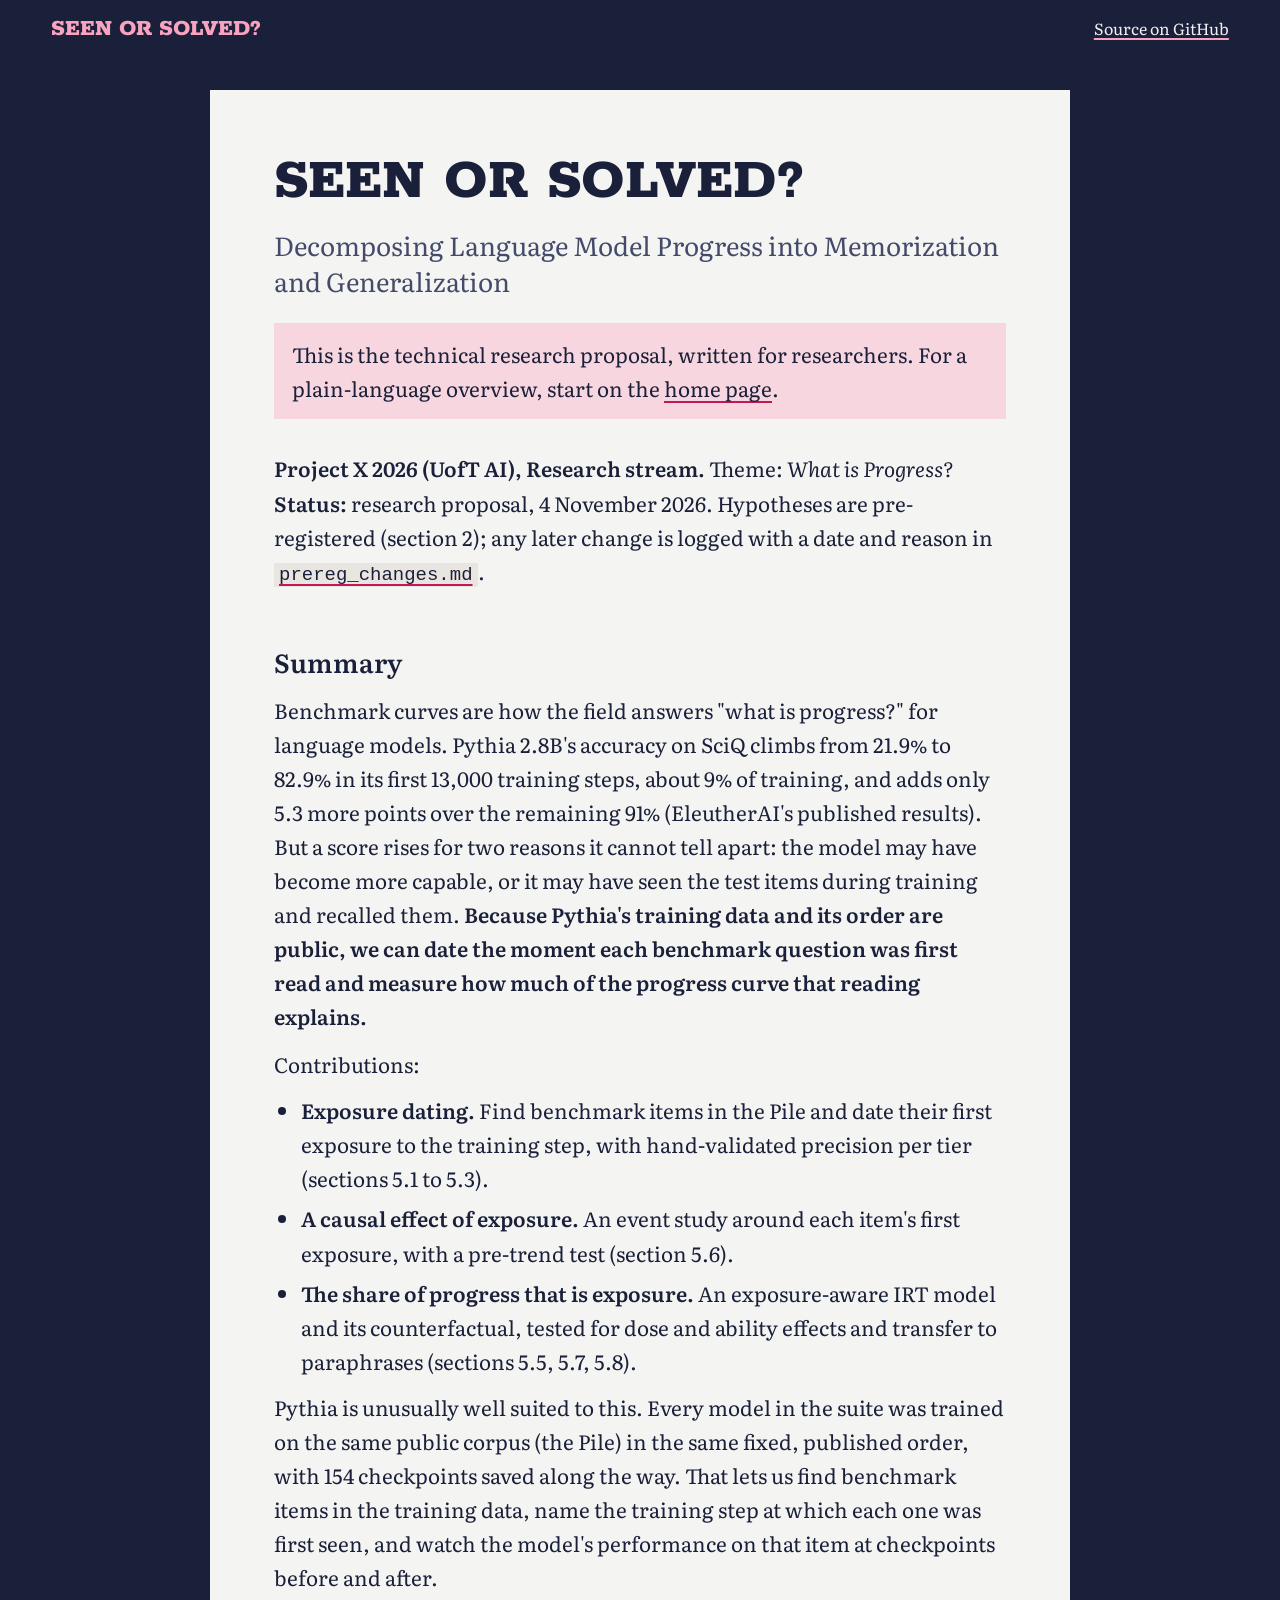
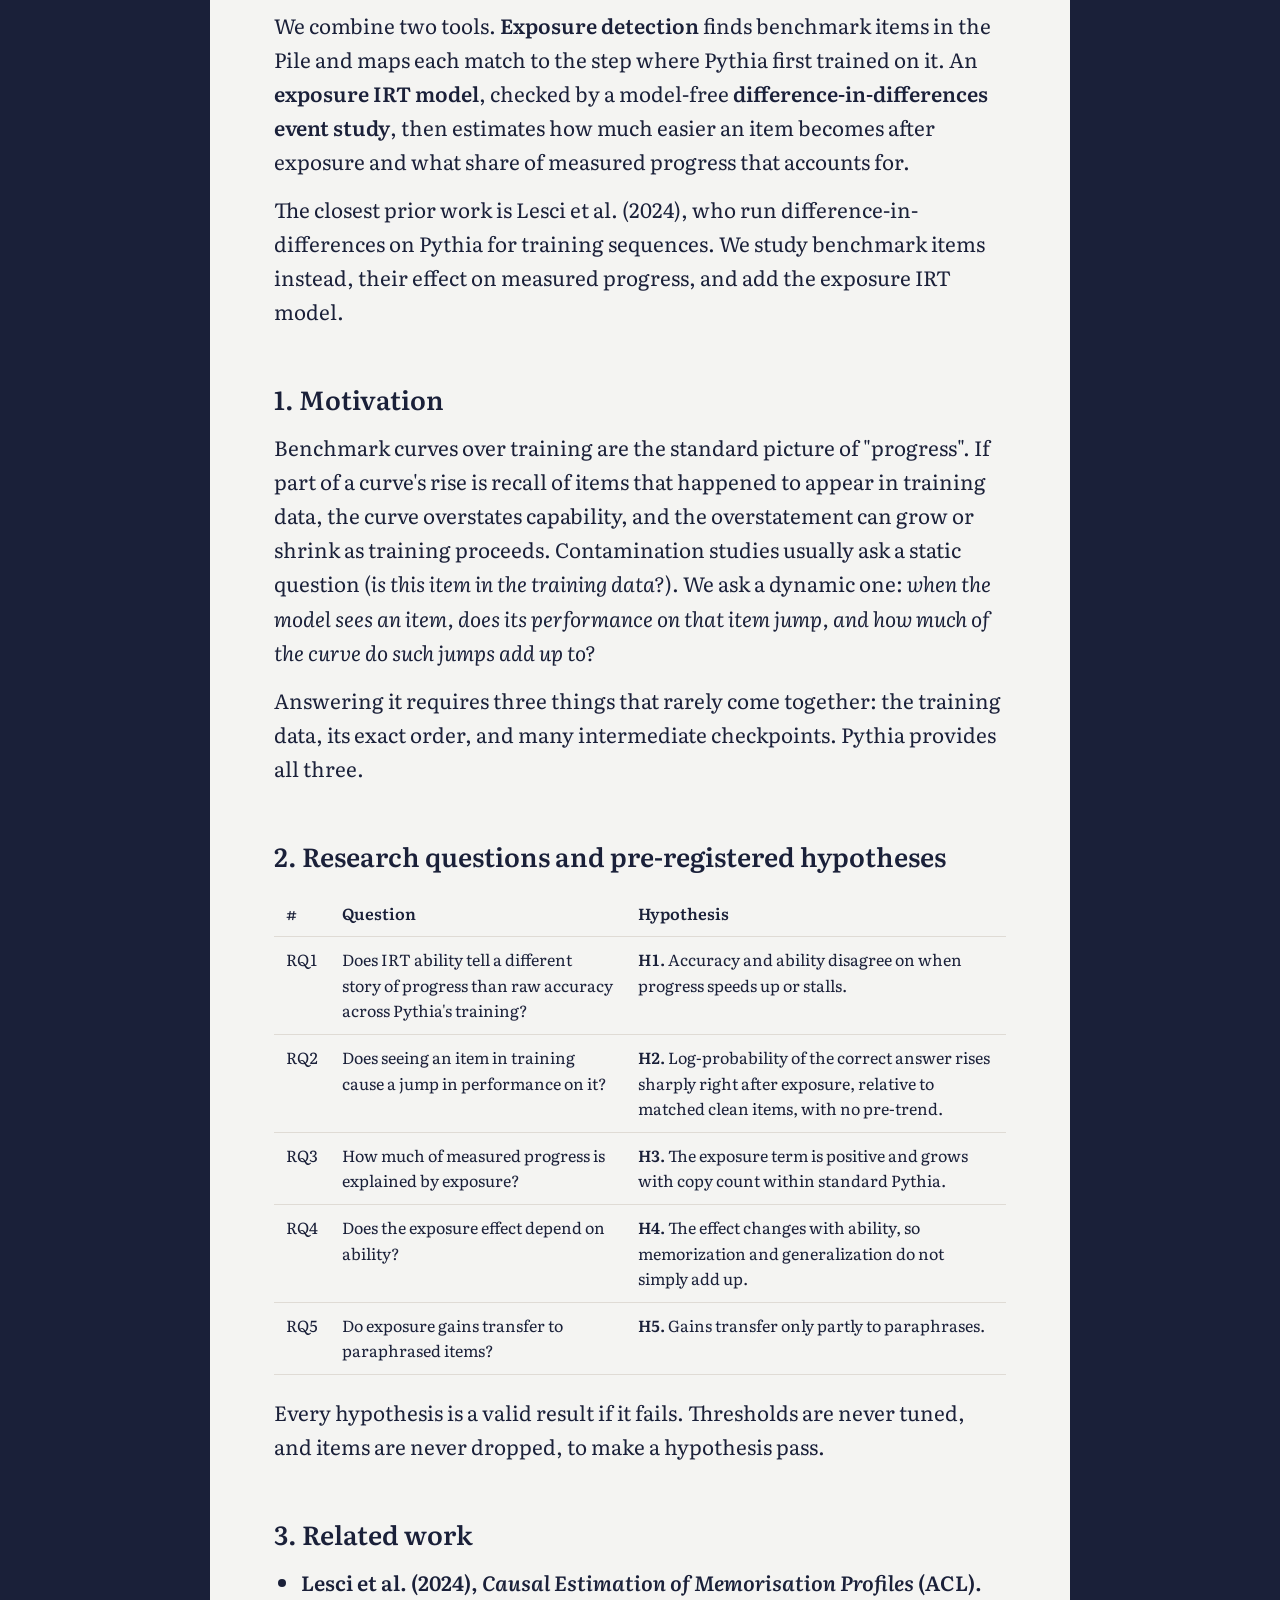
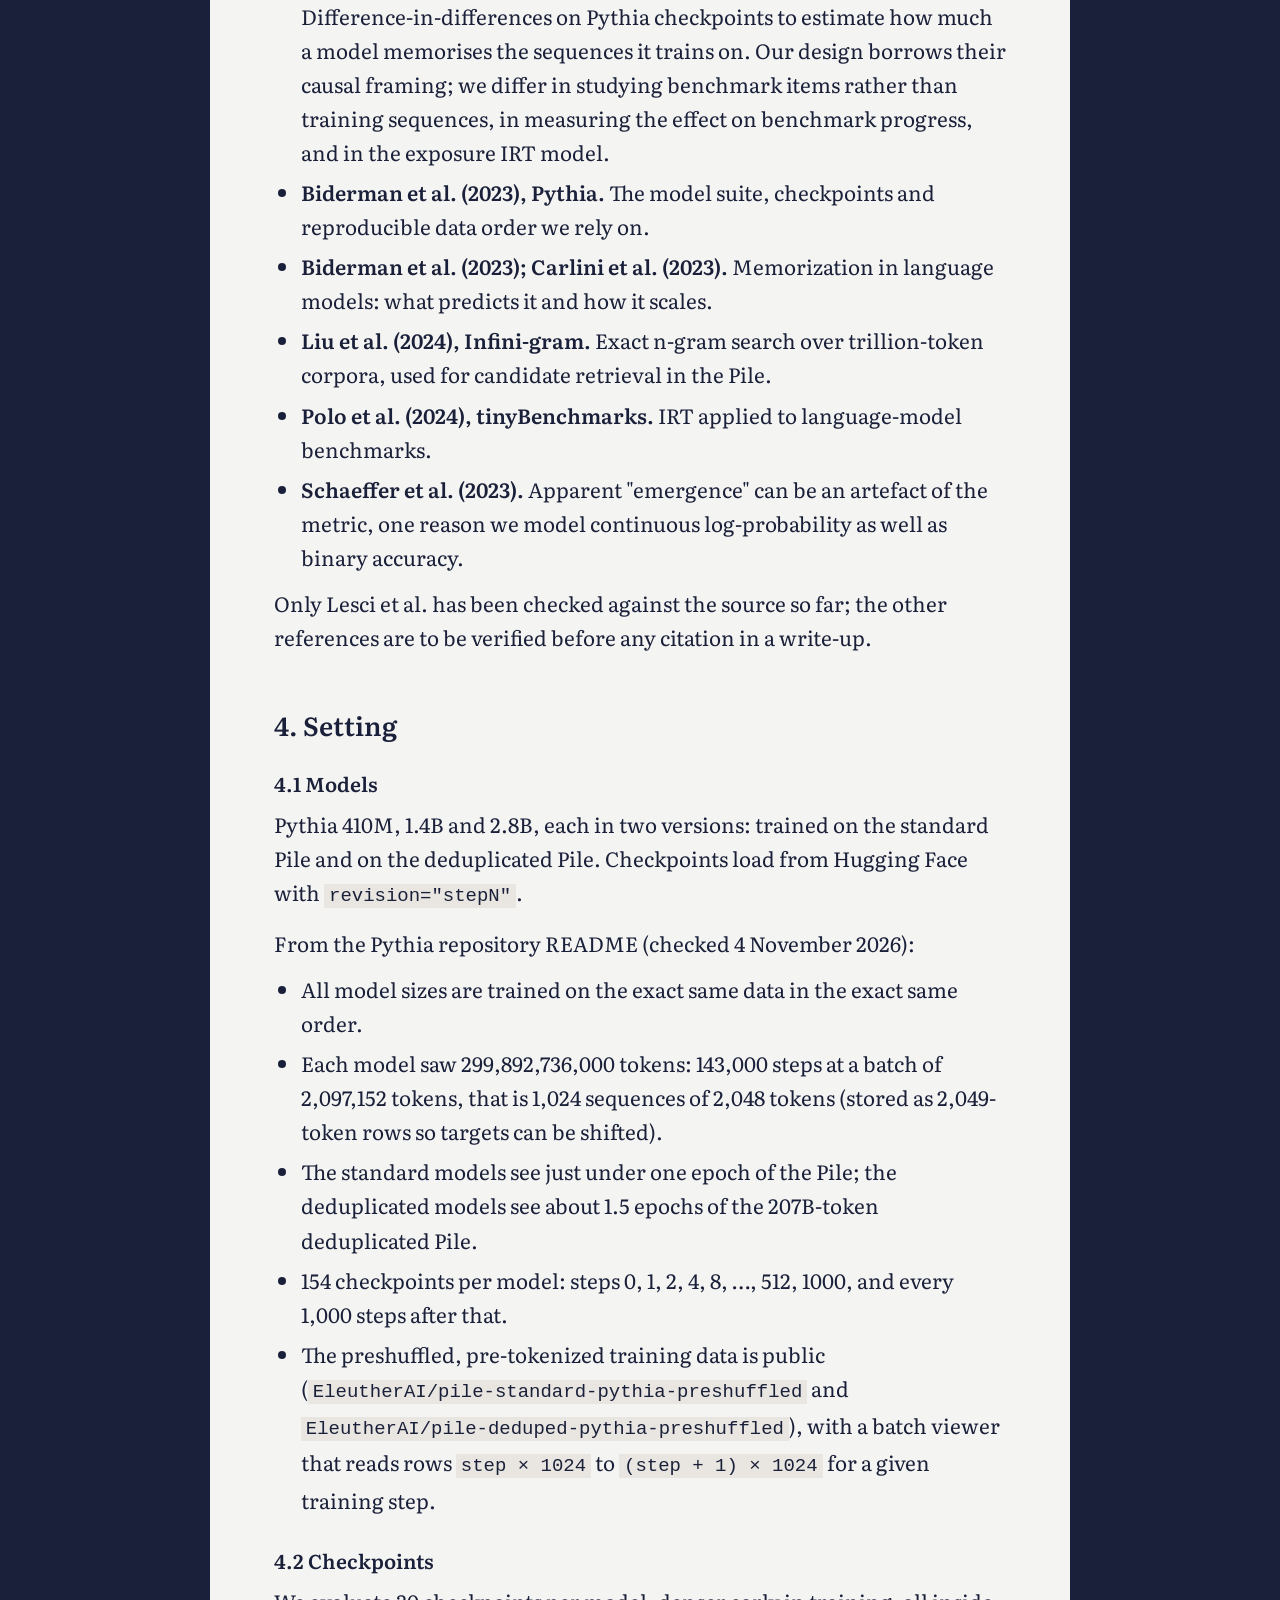
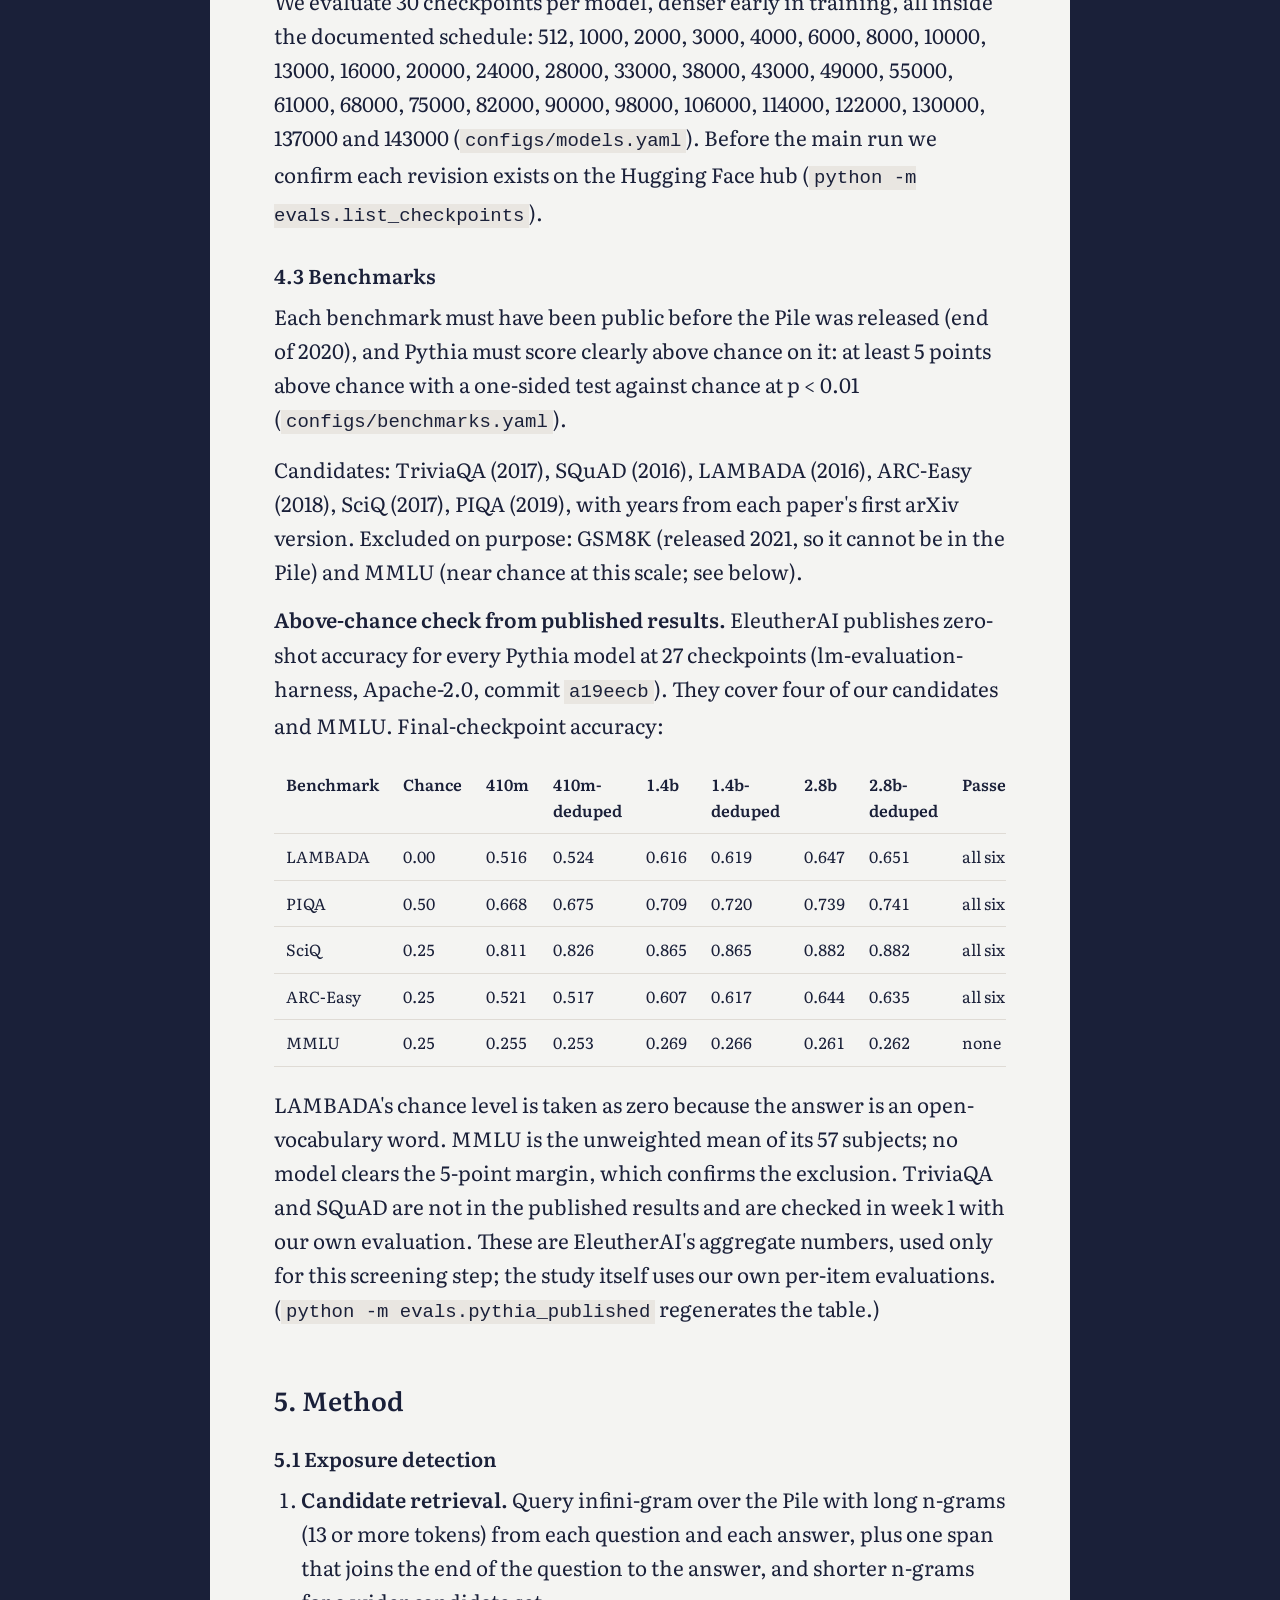
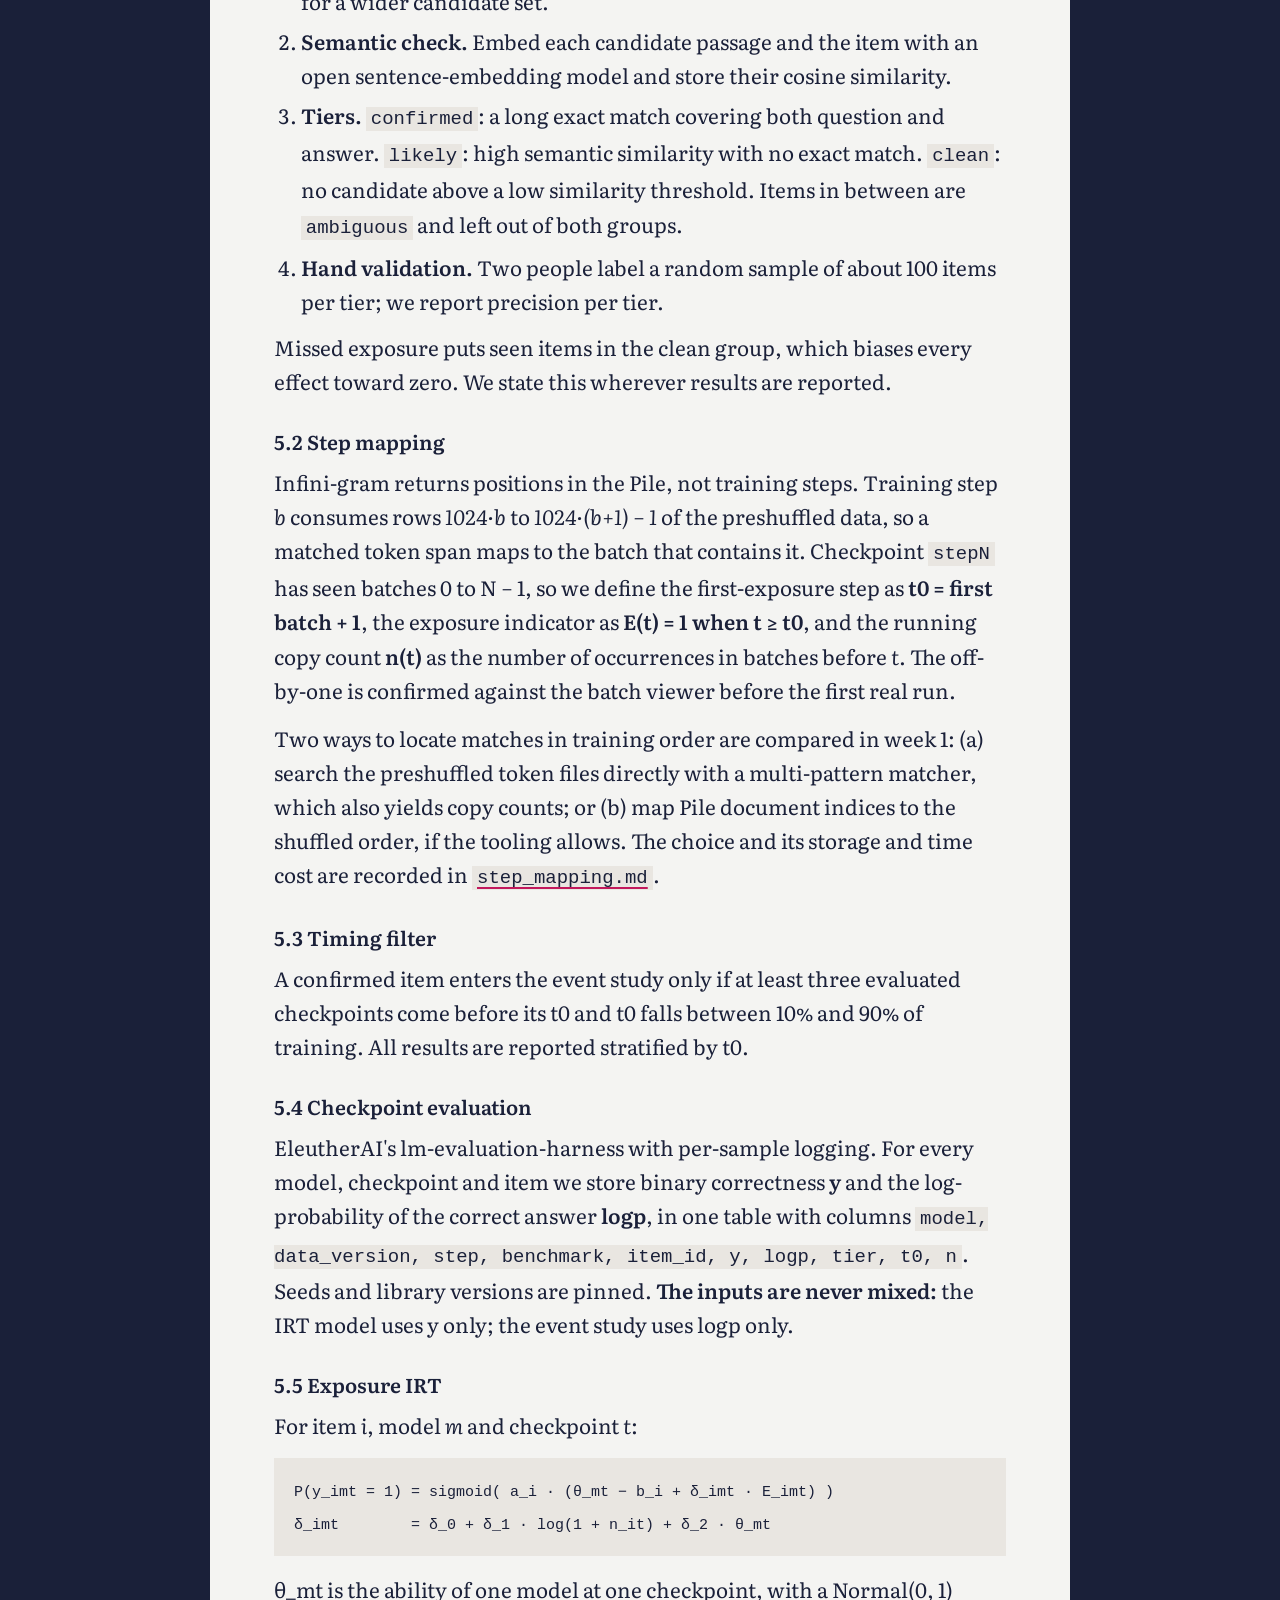
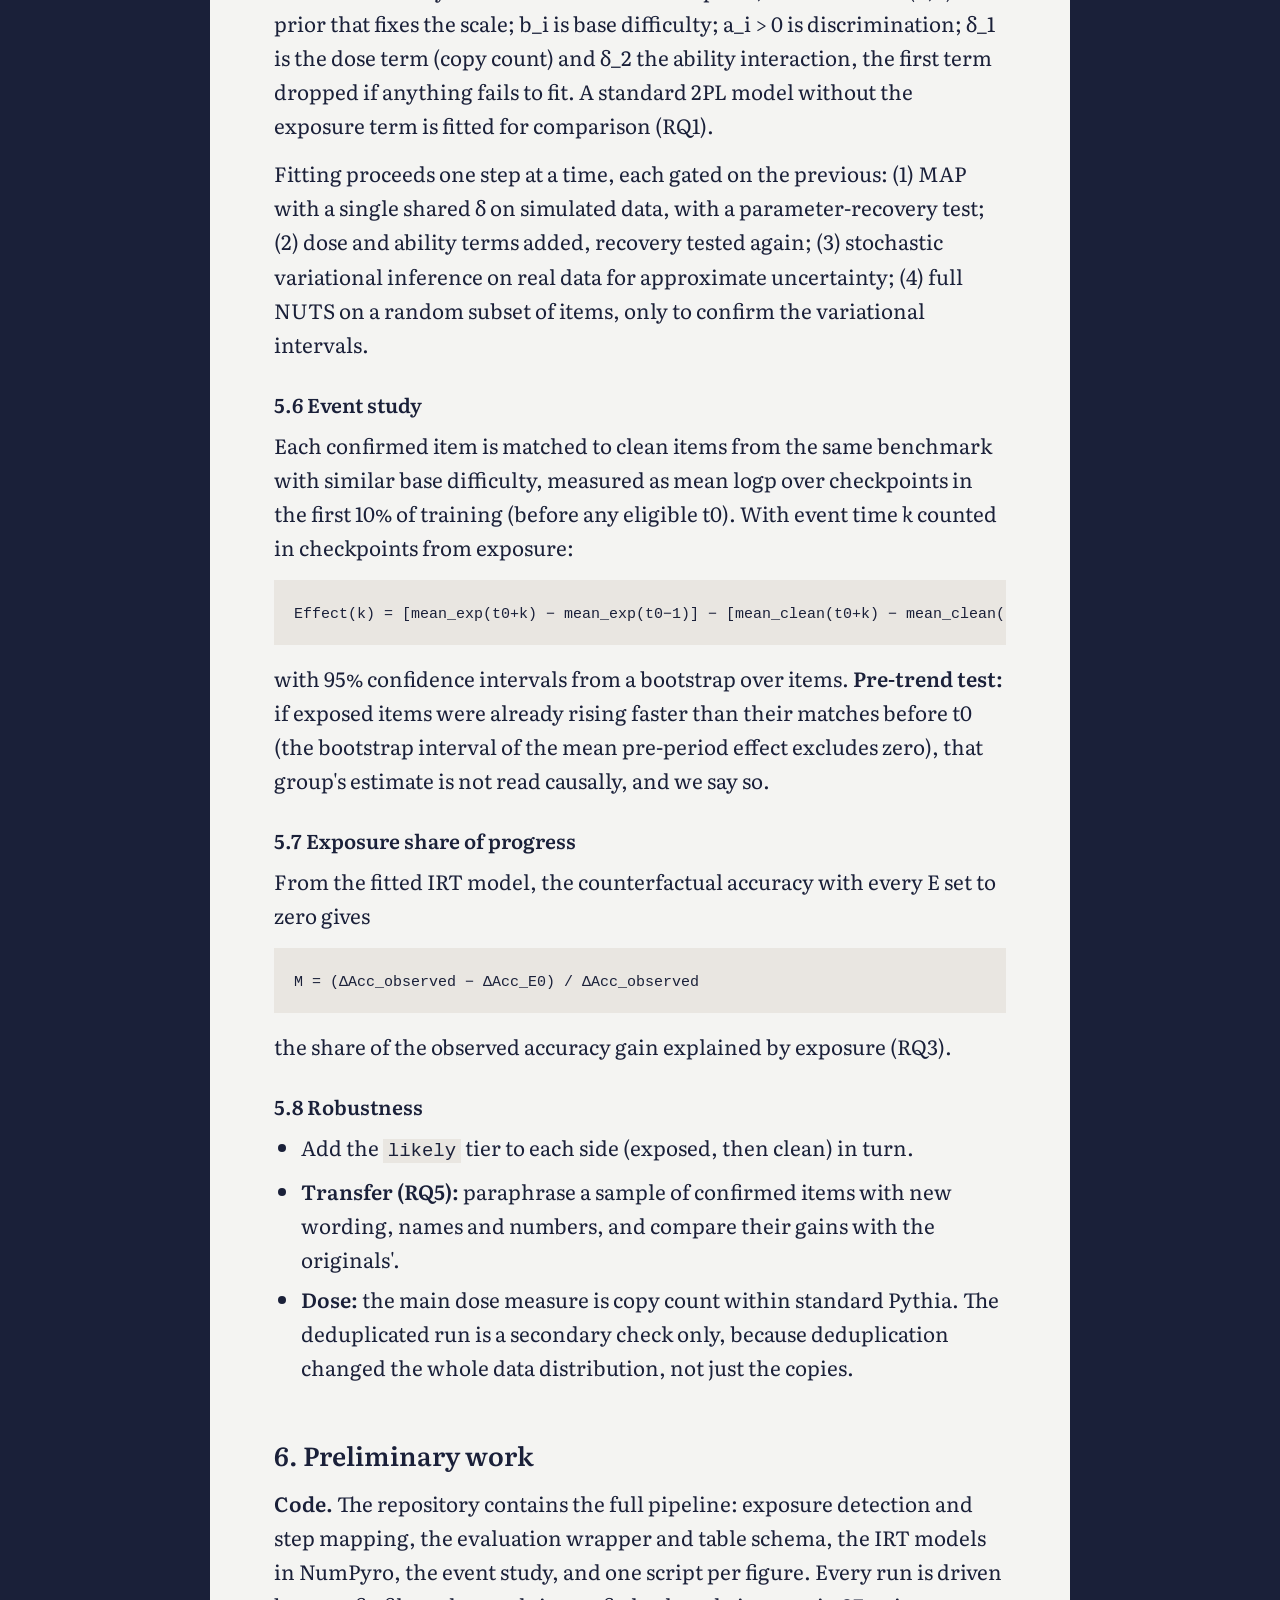
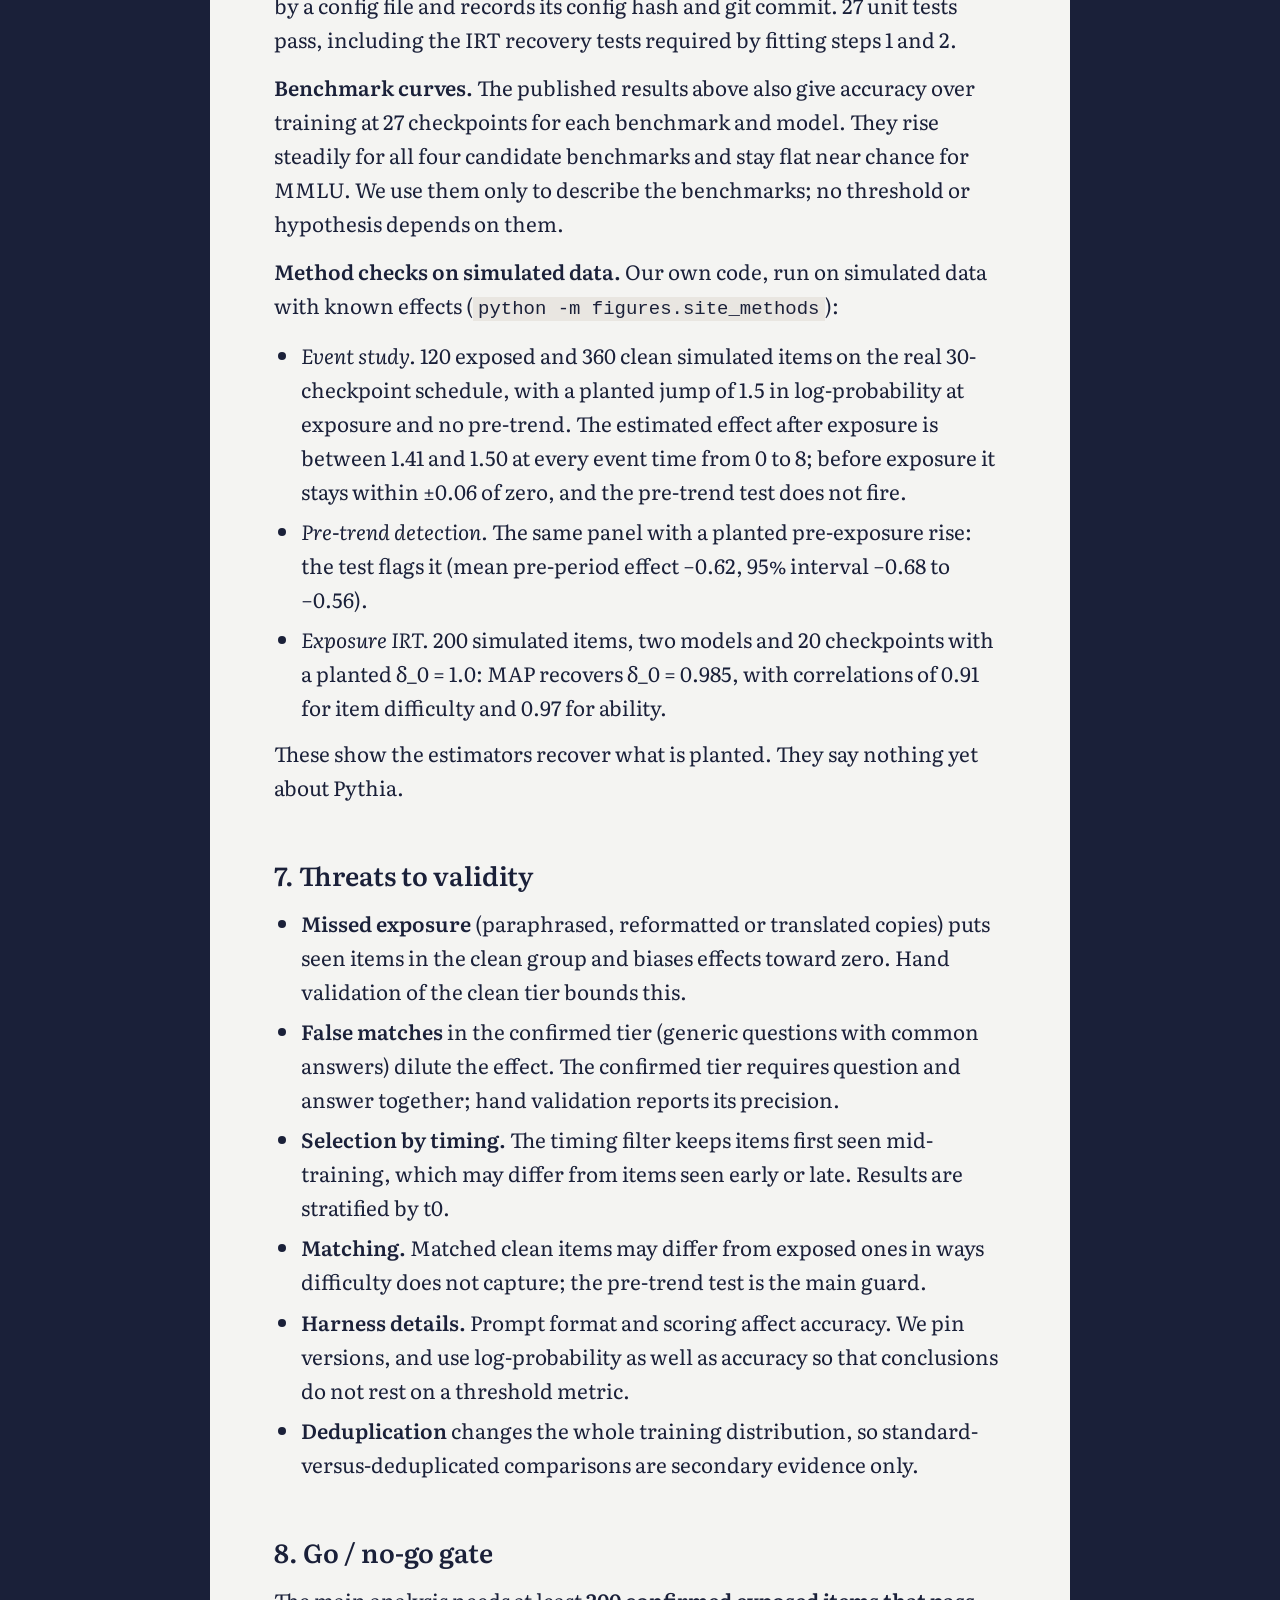
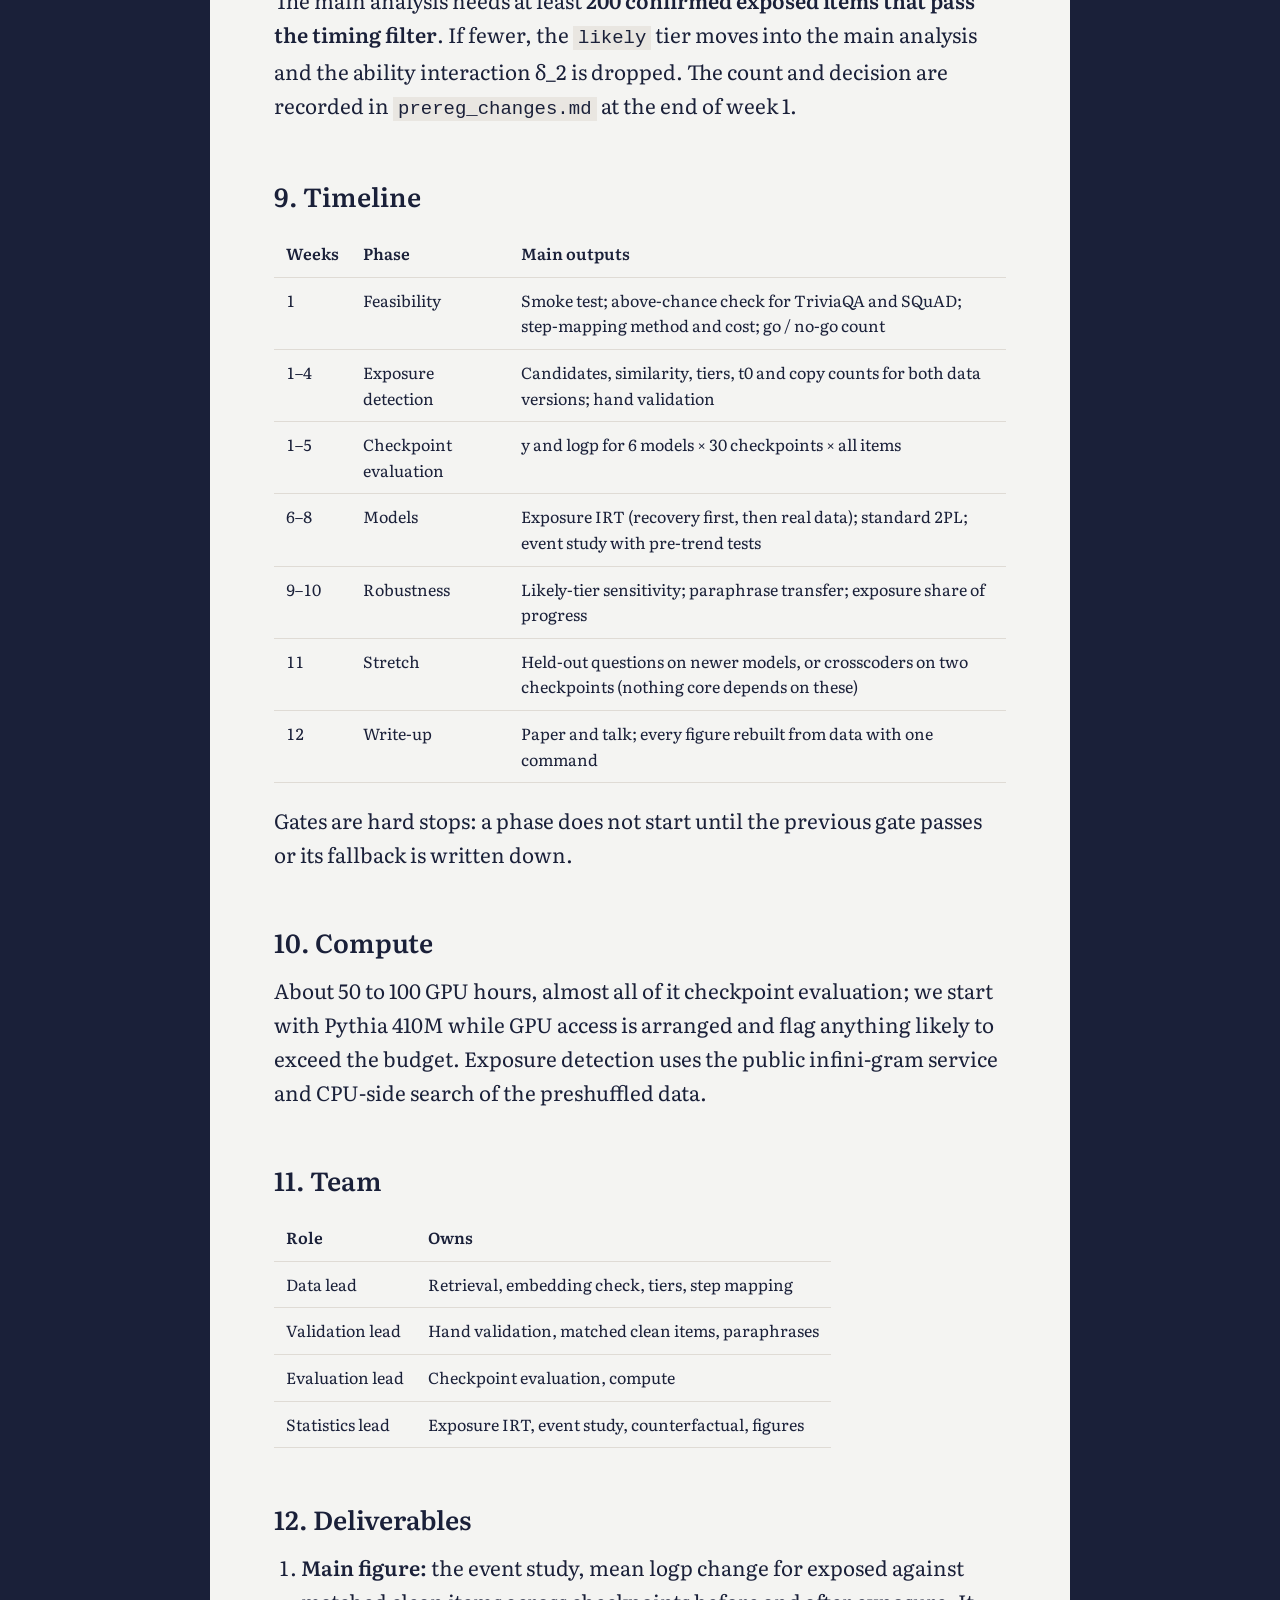
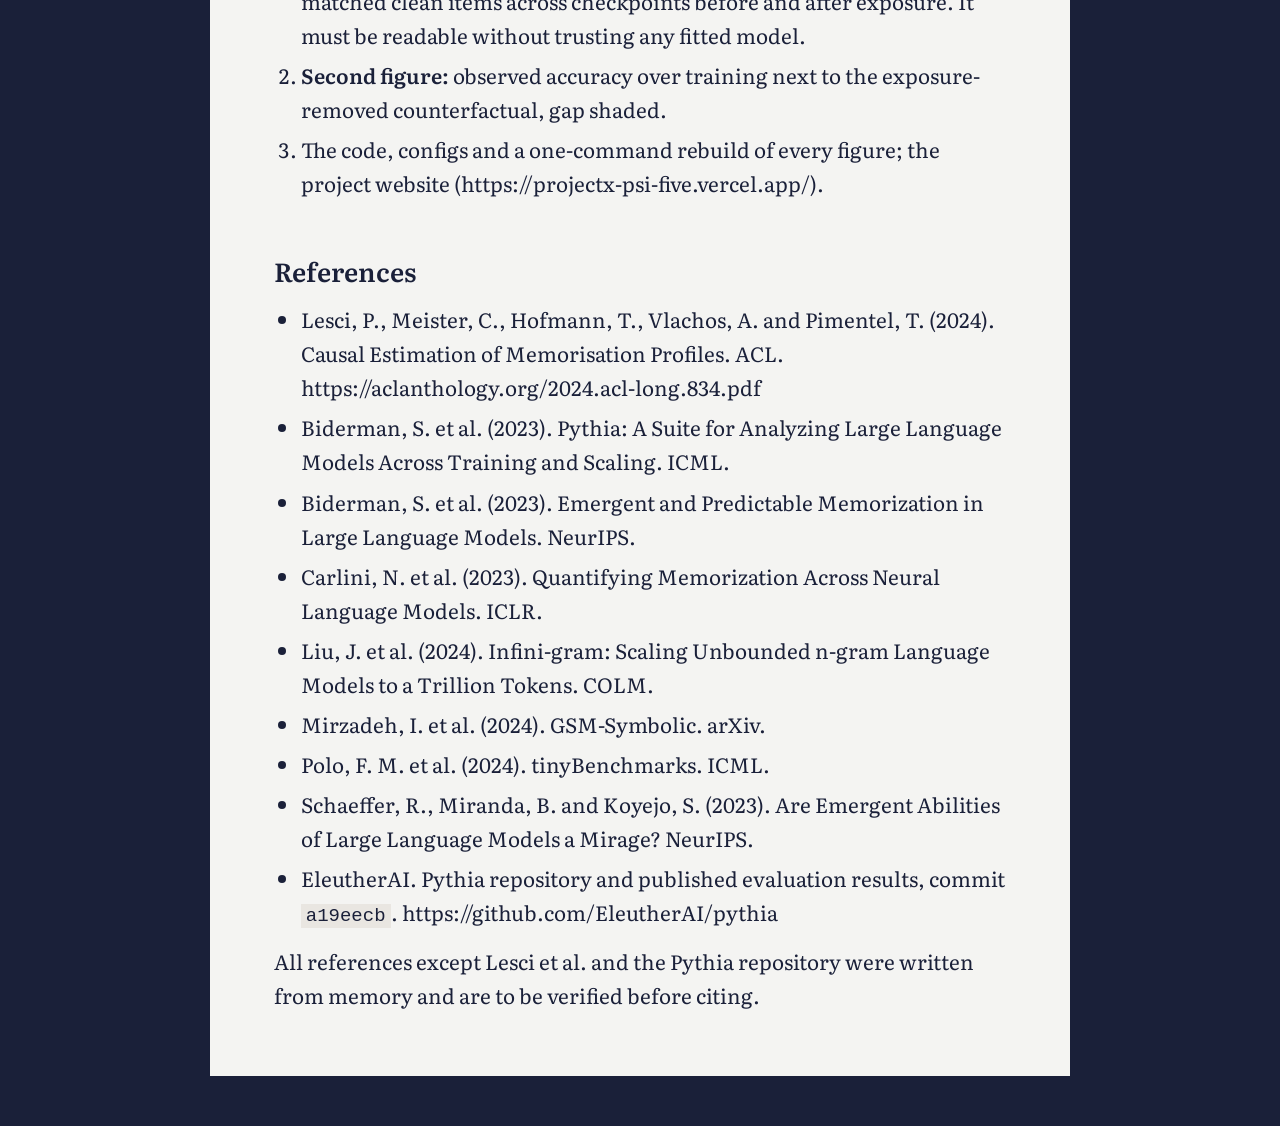
==== commit 12e32ad1: "Restyle the website as a premium exam-paper page The previous layout read as rigid and plain. The pa" ====
--- a/site/proposal.html
+++ b/site/proposal.html
@@ -6,6 +6,9 @@
 <title>Proposal: Seen or Solved?</title>
 <meta name="description" content="Research proposal: how much of Pythia's benchmark progress over training comes from having seen the test questions.">
 <link rel="icon" href="data:image/svg+xml,%3Csvg xmlns='http://www.w3.org/2000/svg' viewBox='0 0 32 32'%3E%3Ccircle cx='16' cy='16' r='14' fill='%23a1ffcb' stroke='%23232323' stroke-width='6'/%3E%3C/svg%3E">
+<link rel="preconnect" href="https://fonts.googleapis.com">
+<link rel="preconnect" href="https://fonts.gstatic.com" crossorigin>
+<link href="https://fonts.googleapis.com/css2?family=Rokkitt:wght@800&family=Literata:ital,opsz,wght@0,7..72,400;0,7..72,600;1,7..72,400&display=swap" rel="stylesheet">
 <link rel="stylesheet" href="assets/css/site.css">
 </head>
 <body>
--- a/site/assets/css/site.css
+++ b/site/assets/css/site.css
@@ -1,279 +1,354 @@
-/* Seen or Solved? — project site, v3.
-   One reading column, grouped cards (iOS "inset grouped" style), system type, 8 px spacing
-   grid, no motion. Every part follows the same pattern: number, title, one-line lead, cards. */
+/* Seen or Solved? — project site, v4.
+   Direction "The page is the object" (tasteskill, seed 1778875144): the page is a set of exam papers on a
+   navy desk. Navy ground; white paper with navy ink; pink as the examiner's marker. Rokkitt capitals for
+   titles, Literata for reading. Square corners, no rules, no shadows, no motion beyond control feedback. */
 
 :root {
-  color-scheme: light;
-  --page: #f2f2f7;          /* grouped background */
-  --card: #ffffff;
-  --ink: #1c1c1e;
-  --muted: #48484a;         /* 8:1 on white */
-  --hair: #d8d8dc;
-  --fill: #f2f2f7;
-  --tint: #0a5bd3;          /* links and the one primary action */
-  --tint-soft: #e8f0fc;
-  --good: #0f8a3d;
-  --brand: #a1ffcb;
-
-  /* chart roles (validated light palette) */
-  --series-1: #2a78d6;
-  --series-2: #eb6834;
-  --series-3: #1baf7a;
-  --grid: #e2e2e2;
-  --axis: #8a8a8a;
-  --bg: var(--card);        /* chart code draws dot outlines in --bg */
-
-  --col: 1040px;
-  --read: 680px;
-  --pad: 24px;
-  --r: 16px;
-  --r-sm: 10px;
+  color-scheme: dark;
+  --navy: #1a2039;          /* the desk: one field for the whole page */
+  --navy-2: #212846;        /* a tone step */
+  --navy-3: #2b3358;        /* bars */
+  --on-navy: #f1edf2;       /* reading text on the desk */
+  --on-navy-soft: #c9c3d3;
+  --pink: #f9a3c0;          /* titles, figures, the one action */
+  --paper: #f4f4f2;
+  --paper-2: #e9e6e1;
+  --paper-ink: #1a2039;
+  --paper-soft: #444b6a;
+  --mark: #c2185b;          /* the marker pen, on paper */
+  --mark-soft: rgb(249 163 192 / 0.38);
+
+  --display: "Rokkitt", "Rockwell", "Roboto Slab", Georgia, serif;
+  --text: "Literata", Georgia, "Times New Roman", serif;
+
+  --small: 1rem;                                             /* 16px */
+  --body: clamp(1.125rem, 1.05rem + 0.3vw, 1.3125rem);       /* 18–21px */
+  --lead: clamp(1.25rem, 1.1rem + 0.7vw, 1.625rem);          /* 20–26px */
+  --head: clamp(2.5rem, 1.5rem + 4vw, 5rem);                 /* 40–80px, capitals */
+  --big: clamp(4rem, 1.8rem + 8vw, 8.5rem);                  /* figures */
+
+  --m: clamp(16px, 4vw, 56px);
+  --gap: clamp(16px, 2vw, 24px);
+  --section: clamp(96px, 12vw, 200px);
 }
 
 /* ---------- base ---------- */
 *, *::before, *::after { box-sizing: border-box; }
 html { -webkit-text-size-adjust: 100%; }
-body {
-  margin: 0; background: var(--page); color: var(--ink);
-  font: 400 1.1875rem/1.6 system-ui, -apple-system, "SF Pro Text", "Segoe UI", Roboto, "Helvetica Neue", Arial, sans-serif;
-  font-variant-numeric: lining-nums; -webkit-font-smoothing: antialiased; overflow-x: hidden;
-}
-h1, h2, h3, p, ol, ul, figure, dl, dd { margin: 0; padding: 0; }
-ol, ul { list-style: none; }
-h1, h2, h3 { font-weight: 700; letter-spacing: -0.02em; line-height: 1.15; text-wrap: balance; }
+body { margin: 0; background: var(--navy); color: var(--on-navy); font: 400 var(--body)/1.6 var(--text); overflow-x: hidden; }
+h1, h2, h3, p, ul, ol, dl, dd, figure { margin: 0; padding: 0; }
+ul, ol { list-style: none; }
+h1, h2, h3 { font-weight: 600; line-height: 1.15; text-wrap: balance; }
+img { display: block; max-width: 100%; height: auto; }
+svg { display: block; }
 a { color: inherit; }
-svg { display: block; }
-:focus-visible { outline: 3px solid var(--tint); outline-offset: 2px; border-radius: 4px; }
+b, strong { font-weight: 600; }
+mark { background: var(--mark-soft); color: inherit; padding: 0 0.15em; }
+:focus-visible { outline: 3px solid var(--pink); outline-offset: 3px; }
 .visually-hidden { position: absolute !important; width: 1px; height: 1px; overflow: hidden; clip: rect(0 0 0 0); clip-path: inset(50%); white-space: nowrap; }
 .sr-table caption, .sr-table th, .sr-table td { clip-path: inset(50%); }
-.skip { position: absolute; left: 16px; top: -100px; background: var(--ink); color: #fff; padding: 12px 16px; z-index: 30; border-radius: var(--r-sm); }
+.skip { position: absolute; left: var(--m); top: -100px; z-index: 40; background: var(--pink); color: var(--navy); padding: 12px 16px; }
 .skip:focus { top: 12px; }
 .num { font-variant-numeric: tabular-nums lining-nums; }
-.soft { color: var(--muted); }
-.link { color: var(--tint); text-decoration: underline; text-underline-offset: 0.2em; text-decoration-thickness: 1px; }
+.soft { color: var(--on-navy-soft); }
+.link { color: inherit; text-decoration: underline; text-decoration-color: var(--pink); text-decoration-thickness: 2px; text-underline-offset: 0.2em; }
+
+.h2 { font: 800 var(--head)/0.9 var(--display); text-transform: uppercase; letter-spacing: -0.01em; color: var(--pink); }
+.statement { font-size: var(--lead); line-height: 1.4; max-width: 30ch; }
+
 .button {
   display: inline-flex; align-items: center; justify-content: center; min-height: 52px; padding: 0 24px;
-  background: var(--tint); color: #fff; border: 0; border-radius: 12px; font: inherit; font-weight: 600;
-  text-decoration: none; cursor: pointer;
-}
-.button:hover { background: #084bb0; }
-
-/* ---------- top bar: always-visible contents ---------- */
-.bar { position: sticky; top: 0; z-index: 20; background: rgb(255 255 255 / 0.94); border-bottom: 1px solid var(--hair); }
-@supports (backdrop-filter: blur(8px)) { .bar { background: rgb(255 255 255 / 0.82); backdrop-filter: saturate(180%) blur(16px); } }
-.bar__in { max-width: var(--col); margin: 0 auto; padding: 0 20px; display: flex; align-items: center; gap: 24px; min-height: 60px; }
-.bar__brand { display: inline-flex; align-items: center; gap: 10px; font-weight: 700; text-decoration: none; white-space: nowrap; }
-.bar__dot { width: 14px; height: 14px; border-radius: 50%; background: var(--ink); box-shadow: inset 0 0 0 4px var(--ink), inset 0 0 0 8px var(--brand); }
+  background: var(--pink); color: var(--navy); font: 600 var(--body)/1 var(--text); text-decoration: none;
+  border: 0; cursor: pointer; transition: background-color 160ms ease, transform 120ms ease;
+}
+.button:hover { background: #ffc0d6; }
+.button:active { transform: translateY(1px); }
+@media (prefers-reduced-motion: reduce) { .button { transition: none; } }
+
+/* ---------- bar: wordmark, five links, one action ---------- */
+.bar {
+  position: relative; z-index: 30; display: flex; align-items: center; gap: 24px;
+  padding: 0 var(--m); min-height: 64px; background: var(--navy);
+}
+.bar__mark { font: 800 1.5rem/1 var(--display); text-transform: uppercase; color: var(--pink); text-decoration: none; white-space: nowrap; }
 .bar__nav { display: flex; gap: 4px; margin-left: auto; }
-.bar__nav a { display: inline-flex; align-items: center; min-height: 44px; padding: 0 12px; border-radius: var(--r-sm); font-size: 1rem; text-decoration: none; white-space: nowrap; }
-.bar__nav a:hover { background: var(--fill); }
-@media (max-width: 960px) {
-  .bar__in { flex-wrap: wrap; gap: 0; padding: 8px 12px 0; }
-  .bar__brand { min-height: 40px; padding: 0 8px; }
-  .bar__nav { margin: 0 -12px; padding: 0 12px 8px; width: calc(100% + 24px); overflow-x: auto; scrollbar-width: none; }
-  .bar__nav::-webkit-scrollbar { display: none; }
-  .bar__nav a { background: var(--fill); }
-}
-
-/* ---------- column and parts ---------- */
-main { padding-bottom: 32px; }
-.intro, .part { max-width: var(--col); margin: 0 auto; padding: 0 20px; scroll-margin-top: 120px; }
-.intro { padding-top: 64px; }
-.part { padding-top: 96px; }
-.intro > p, .intro > h1, .part > p, .part > h2, .part > h3 { max-width: var(--read); }
-.intro__k, .part__n { font-size: 1rem; font-weight: 600; color: var(--muted); }
-.intro h1 { margin-top: 12px; font-size: clamp(2.25rem, 1.6rem + 2.6vw, 3.5rem); line-height: 1.08; letter-spacing: -0.03em; max-width: 18ch; }
-.intro__lead { margin-top: 20px; font-size: 1.25rem; }
-.intro__actions { margin-top: 28px; display: flex; flex-wrap: wrap; align-items: center; gap: 16px 24px; }
-.part__h { margin-top: 8px; font-size: clamp(1.75rem, 1.4rem + 1.4vw, 2.5rem); }
-.part__lead { margin-top: 12px; font-size: 1.25rem; color: var(--muted); }
-.part__statement { margin-top: 32px; font-size: clamp(1.375rem, 1.2rem + 0.8vw, 1.75rem); font-weight: 600; line-height: 1.3; }
-.part__p { margin-top: 16px; }
-.part__sub { margin-top: 48px; font-size: 1.375rem; }
-@media (max-width: 700px) { .intro { padding-top: 40px; } .part { padding-top: 72px; } }
-
-/* ---------- cards: the one container ---------- */
-.card { margin-top: 24px; background: var(--card); border-radius: var(--r); padding: var(--pad); }
-.card__k { font-size: 1rem; font-weight: 600; color: var(--muted); margin-bottom: 8px; }
-.card__head { display: flex; flex-wrap: wrap; justify-content: space-between; align-items: baseline; gap: 8px 24px; }
-.card__title { font-size: 1.25rem; letter-spacing: -0.01em; }
-.card__help { margin-top: 8px; color: var(--muted); max-width: var(--read); }
-.stack { display: grid; gap: 16px; margin-top: 24px; }
-.stack > .card, .stack > .proof { margin-top: 0; }
-@media (max-width: 700px) { :root { --pad: 16px; } .card { border-radius: 14px; } }
-
-/* grouped lists: rows separated by hairlines */
-.list > li, .list > div { padding: 14px 0; border-top: 1px solid var(--hair); }
-.list > :first-child { border-top: 0; padding-top: 4px; }
-.list > :last-child { padding-bottom: 0; }
-
-.facts { margin-top: 40px; }
-.fact { display: grid; grid-template-columns: 8.5rem minmax(0, 1fr); gap: 16px; align-items: baseline; }
-.fact__n { font-size: 1.75rem; font-weight: 700; letter-spacing: -0.02em; font-variant-numeric: tabular-nums; }
-.terms > div { display: grid; grid-template-columns: 10rem minmax(0, 1fr); gap: 16px; }
-.terms dt { font-weight: 600; }
-.scores li { display: grid; grid-template-columns: 6.5rem minmax(0, 1fr); gap: 16px; align-items: baseline; }
-.scores__n { font-size: 1.5rem; font-weight: 700; font-variant-numeric: tabular-nums; }
-.scores b { font-weight: 600; }
-.scores__out { color: var(--muted); }
-.plan li b { font-weight: 600; }
-@media (max-width: 700px) {
-  .fact, .terms > div, .scores li { grid-template-columns: 1fr; gap: 2px; }
-}
-
-.note { margin-top: 24px; padding: 20px var(--pad); background: var(--tint-soft); border-radius: var(--r); }
-.note b { font-weight: 700; }
-
-/* ---------- charts and their controls ---------- */
-[data-ui] { font-size: 1rem; line-height: 1.5; }
-.ui-label { font-size: 0.9375rem; color: var(--muted); }
+.bar__nav a { display: inline-flex; align-items: center; min-height: 44px; padding: 0 12px; font-size: var(--small); text-decoration: none; white-space: nowrap; }
+.bar__nav a:hover { color: var(--pink); }
+.bar__action { display: inline-flex; align-items: center; min-height: 44px; padding: 0 16px; background: var(--navy-3); font-size: var(--small); text-decoration: none; white-space: nowrap; }
+.bar__action:hover { background: #36406c; }
+@media (max-width: 1000px) {
+  .bar { flex-wrap: wrap; gap: 0 12px; padding-top: 8px; }
+  .bar__nav { order: 3; width: 100%; margin: 0; padding: 4px 0 8px; flex-wrap: wrap; }
+  .bar__nav a { background: var(--navy-2); }
+  .bar__action { margin-left: auto; }
+}
+@media (max-width: 560px) { .bar { position: static; } .bar__nav { display: grid; grid-template-columns: repeat(2, minmax(0, 1fr)); gap: 4px; } }
+
+/* ---------- hero: the exam paper on the student's desk ---------- */
+.hero { position: relative; display: grid; place-items: center; min-height: calc(100svh - 64px); padding: 56px var(--m); overflow: hidden; scroll-margin-top: 64px; }
+.hero__photo { position: absolute; inset: 0; width: 100%; height: 100%; object-fit: cover; object-position: 50% 45%; filter: brightness(0.55); }
+.hero__card {
+  position: relative; width: min(100%, 880px); min-height: min(62svh, 640px); padding: clamp(24px, 3vw, 40px);
+  background: var(--paper); color: var(--paper-ink); display: grid; grid-template-rows: auto 1fr auto; gap: 32px;
+}
+.hero__title { display: flex; flex-wrap: wrap; justify-content: space-between; gap: 0 0.3em; font: 800 var(--head)/0.88 var(--display); text-transform: uppercase; letter-spacing: -0.01em; }
+.hero__body { display: grid; grid-template-columns: minmax(0, 1fr) minmax(0, 1.3fr); gap: 32px; align-content: center; }
+.hero__facts li { font-size: var(--lead); line-height: 1.3; font-weight: 600; }
+.hero__facts li + li { margin-top: 6px; }
+.hero__line { font-size: var(--lead); line-height: 1.4; max-width: 30ch; }
+.hero__foot { display: grid; grid-template-columns: 1fr auto 1fr; align-items: center; gap: 16px; }
+.hero__credit { font-size: var(--small); color: var(--paper-soft); }
+.hero__link { justify-self: end; font-size: var(--body); text-decoration: underline; text-decoration-color: var(--mark); text-decoration-thickness: 2px; text-underline-offset: 0.2em; }
+@media (max-width: 760px) {
+  .hero { padding: 24px 16px; min-height: 0; }
+  .hero__card { min-height: 0; gap: 24px; }
+  .hero__title { justify-content: flex-start; }
+  .hero__body { grid-template-columns: 1fr; gap: 16px; }
+  .hero__foot { grid-template-columns: 1fr; justify-items: start; }
+  .hero__foot .button { width: 100%; }
+  .hero__credit { order: 3; }
+  .hero__link { justify-self: start; }
+}
+
+/* ---------- what we found: title, note, facts row ---------- */
+.found { padding: var(--section) var(--m) 0; scroll-margin-top: 64px; }
+.found__top { display: grid; grid-template-columns: minmax(0, 7fr) minmax(0, 5fr); gap: var(--gap); align-items: end; }
+.found__note { justify-self: end; max-width: 30ch; }
+.facts { margin-top: clamp(64px, 8vw, 120px); display: grid; grid-template-columns: repeat(4, minmax(0, 1fr)); gap: 32px var(--gap); }
+.facts dt { font: 800 var(--head)/0.9 var(--display); color: var(--pink); text-transform: uppercase; }
+.facts dd { margin-top: 12px; max-width: 24ch; }
+.found__close { margin-top: clamp(64px, 8vw, 120px); display: grid; grid-template-columns: minmax(0, 7fr) minmax(0, 5fr); gap: var(--gap); align-items: center; }
+.found__pic img { width: 100%; aspect-ratio: 4 / 5; object-fit: cover; object-position: top; }
+figcaption { margin-top: 10px; font-size: var(--small); color: var(--on-navy-soft); }
+@media (max-width: 900px) {
+  .found__top, .found__close { grid-template-columns: 1fr; gap: 24px; }
+  .found__note { justify-self: start; max-width: 46ch; }
+  .facts { grid-template-columns: repeat(2, minmax(0, 1fr)); }
+}
+
+/* ---------- slips: what came out of its reading ---------- */
+.slips { position: relative; margin-top: var(--section); min-height: 96svh; overflow: hidden; scroll-margin-top: 64px; }
+.slips__photo { position: absolute; inset: 0; width: 100%; height: 100%; object-fit: cover; filter: brightness(0.5); }
+.slips__text { position: relative; margin-left: 18%; padding: clamp(32px, 6vw, 80px) 32px 32px; width: min(620px, 64%); background: rgb(26 32 57 / 0.78); }
+.slips__text p { margin-top: 20px; font-size: var(--lead); line-height: 1.4; }
+.slips__row { position: absolute; left: var(--m); right: var(--m); bottom: 0; display: grid; grid-template-columns: repeat(6, minmax(0, 1fr)); gap: 12px; align-items: end; }
+.slip { background: var(--paper); color: var(--paper-ink); padding: 18px 16px 24px; font-size: var(--small); line-height: 1.45; overflow: hidden; }
+.slip:nth-child(1) { height: 46svh; }
+.slip:nth-child(2) { height: 42svh; transform: rotate(-1.5deg); transform-origin: bottom left; }
+.slip:nth-child(3) { height: 50svh; }
+.slip:nth-child(4) { height: 47svh; }
+.slip:nth-child(5) { height: 52svh; transform: rotate(1.2deg); transform-origin: bottom right; }
+.slip:nth-child(6) { height: 48svh; }
+.slip__step { font-weight: 600; font-variant-numeric: tabular-nums; }
+.slip__rule { color: var(--paper-soft); white-space: nowrap; overflow: hidden; }
+.slip__test { color: var(--paper-soft); }
+.slip__text, .slip__answer, .slip__copies { margin-top: 8px; }
+.slip__copies { color: var(--paper-soft); }
+@media (max-width: 900px) {
+  .slips { min-height: 0; padding-bottom: 8px; }
+  .slips__photo { position: static; height: 300px; }
+  .slips__text { margin: 0; width: auto; padding: 32px var(--m) 24px; background: none; }
+  .slips__row { position: static; grid-template-columns: 1fr; padding: 0 var(--m); gap: 12px; }
+  .slip, .slip:nth-child(n) { height: auto; transform: none; }
+}
+
+/* ---------- paper sheets: the evidence ---------- */
+.sheet, .check { color-scheme: light; background: var(--paper); color: var(--paper-ink); padding: clamp(20px, 2.4vw, 32px);
+  --ink: var(--paper-ink); --muted: var(--paper-soft); --bg: var(--paper); --grid: #dfdbd5; --axis: #8b8fa3;
+  --series-1: var(--mark); --series-2: var(--paper-ink); --series-3: #7c88b6; }
+.sheet__h { font-size: var(--lead); line-height: 1.25; }
+.sheet__head { display: flex; flex-wrap: wrap; justify-content: space-between; align-items: baseline; gap: 8px 24px; }
+.sheet__p { margin-top: 12px; color: var(--paper-soft); max-width: 62ch; }
+.sheet .link, .check .link { text-decoration-color: var(--mark); }
+.evidence, .ledger, .method, .faq, .next { scroll-margin-top: 64px; }
+.evidence { padding: var(--section) var(--m) 0; }
+.sheets { margin-top: 48px; display: grid; grid-template-columns: repeat(2, minmax(0, 1fr)); gap: var(--gap); }
+.sheet--wide { margin-top: var(--gap); }
+@media (max-width: 900px) { .sheets { grid-template-columns: 1fr; } }
+
+[data-ui] { font-size: var(--small); line-height: 1.5; }
+.ui-label { font-size: var(--small); color: var(--paper-soft); }
 .chart { position: relative; width: 100%; min-width: 0; contain: inline-size; margin-top: 16px; }
 .chart svg { width: 100%; height: 100%; overflow: visible; }
-.chart text { font-family: inherit; font-size: 14px; fill: var(--muted); }
-.chart .t-ink { fill: var(--ink); }
-.chart .t-strong { fill: var(--ink); font-weight: 600; }
-#curve-chart, #pilot-chart { height: 400px; }
+.chart text { font-family: var(--text); font-size: 14px; fill: var(--paper-soft); }
+.chart .t-ink { fill: var(--paper-ink); }
+.chart .t-strong { fill: var(--paper-ink); font-weight: 600; }
+#curve-chart, #pilot-chart { height: 420px; }
 #stage-chart { height: 320px; }
-@media (max-width: 700px) { #curve-chart, #pilot-chart { height: 300px; } #stage-chart { height: 280px; } }
-.panel__source { margin-top: 12px; font-size: 0.9375rem; color: var(--muted); }
-.legend { display: flex; flex-wrap: wrap; gap: 6px 16px; font-size: 0.9375rem; }
+@media (max-width: 700px) { #curve-chart, #pilot-chart { height: 300px; } #stage-chart { height: 270px; } }
+.legend { display: flex; flex-wrap: wrap; gap: 6px 16px; font-size: var(--small); }
 .legend span { display: inline-flex; align-items: center; gap: 8px; }
-.legend i { width: 18px; height: 4px; border-radius: 2px; display: inline-block; }
-.legend i.dash { background: none !important; height: 0; border-top: 2px dashed var(--axis); }
-.tooltip {
-  position: absolute; pointer-events: none; z-index: 5; min-width: 160px; padding: 10px 12px;
-  background: var(--card); color: var(--ink); border: 1px solid var(--hair); border-radius: 10px;
-  box-shadow: 0 6px 24px rgb(0 0 0 / 0.12); font-size: 0.9375rem; line-height: 1.45; opacity: 0;
-}
+.legend i { width: 20px; height: 4px; display: inline-block; }
+.legend i.dash { background: none !important; height: 0; border-top: 3px dashed var(--axis); }
+.tooltip { position: absolute; pointer-events: none; z-index: 5; min-width: 170px; padding: 10px 12px; background: var(--navy); color: var(--on-navy); font-size: var(--small); line-height: 1.45; opacity: 0; }
 .tooltip.is-on { opacity: 1; }
 .tooltip .tt-h { font-weight: 600; margin-bottom: 4px; }
 .tooltip .tt-row { display: grid; grid-template-columns: 10px 1fr auto; gap: 8px; align-items: center; }
 .tooltip .tt-dot { width: 10px; height: 10px; border-radius: 50%; }
 
-.controls { margin-top: 20px; padding-top: 20px; border-top: 1px solid var(--hair); display: grid; grid-template-columns: repeat(auto-fit, minmax(240px, 1fr)); gap: 16px 24px; align-items: start; }
+.controls { margin-top: 28px; display: grid; grid-template-columns: repeat(auto-fit, minmax(240px, 1fr)); gap: 16px 32px; align-items: start; }
 fieldset { border: 0; margin: 0; padding: 0; min-width: 0; }
-.ctl-group legend, .ctl-heading { padding: 0; font-size: 0.9375rem; font-weight: 600; color: var(--muted); margin-bottom: 6px; }
-.ctl-row {
-  display: flex; align-items: center; justify-content: space-between; gap: 12px; min-height: 48px; padding: 0 12px;
-  border-radius: var(--r-sm); font-size: 1rem; cursor: pointer;
-}
-.ctl-row:hover { background: var(--fill); }
-.ctl-row:has(input:checked) { background: var(--fill); font-weight: 600; }
-.ctl-row input[type="radio"], .ctl-row input[type="checkbox"] { accent-color: var(--tint); width: 20px; height: 20px; margin: 0; }
-.ctl-row .chance { font-size: 0.9375rem; color: var(--muted); font-weight: 400; }
+.ctl-group legend, .ctl-heading { padding: 0; font-size: var(--small); font-weight: 600; color: var(--paper-soft); margin-bottom: 6px; }
+.ctl-row { display: flex; align-items: center; justify-content: space-between; gap: 12px; min-height: 48px; padding: 0 12px; font-size: 1rem; cursor: pointer; }
+.ctl-row:hover { background: var(--paper-2); }
+.ctl-row:has(input:checked) { background: var(--paper-2); font-weight: 600; }
+.ctl-row input[type="radio"], .ctl-row input[type="checkbox"] { accent-color: var(--mark); width: 20px; height: 20px; margin: 0; }
+.ctl-row .chance { font-size: var(--small); color: var(--paper-soft); font-weight: 400; }
 .ctl-row.is-off { opacity: 0.45; cursor: not-allowed; }
-.seg { display: grid; grid-template-columns: 1fr 1fr; gap: 4px; padding: 4px; background: var(--fill); border-radius: 12px; }
-.seg label { display: grid; place-items: center; min-height: 44px; border-radius: 9px; font-size: 1rem; cursor: pointer; text-align: center; padding: 0 8px; }
+.seg { display: grid; grid-template-columns: 1fr 1fr; gap: 4px; padding: 4px; background: var(--paper-2); }
+.seg label { display: grid; place-items: center; min-height: 44px; font-size: 1rem; cursor: pointer; text-align: center; padding: 0 8px; }
 .seg input { position: absolute; opacity: 0; pointer-events: none; }
-.seg label:has(input:checked) { background: var(--card); font-weight: 600; box-shadow: 0 1px 3px rgb(0 0 0 / 0.12); }
-.seg label:has(input:focus-visible) { outline: 3px solid var(--tint); outline-offset: 1px; }
-.pilot__note { margin-top: 12px; font-size: 0.9375rem; color: var(--muted); }
-
-.table-view { margin-top: 16px; font-size: 1rem; }
-.table-view summary { cursor: pointer; color: var(--tint); min-height: 44px; display: flex; align-items: center; }
+.seg label:has(input:checked) { background: var(--paper-ink); color: var(--paper); font-weight: 600; }
+.seg label:has(input:focus-visible) { outline: 3px solid var(--mark); outline-offset: 1px; }
+.pilot__note { margin-top: 12px; font-size: var(--small); color: var(--paper-soft); }
+.table-view { margin-top: 20px; font-size: 1rem; }
+.table-view summary { cursor: pointer; min-height: 44px; display: flex; align-items: center; font-weight: 600; text-decoration: underline; text-decoration-color: var(--mark); text-decoration-thickness: 2px; text-underline-offset: 0.2em; }
 .table-view .scroll { overflow-x: auto; margin-top: 8px; max-height: 340px; overflow-y: auto; }
 .table-view table { border-collapse: collapse; font-variant-numeric: tabular-nums; min-width: 100%; }
-.table-view th, .table-view td { text-align: right; padding: 8px 10px; border-bottom: 1px solid var(--hair); white-space: nowrap; }
+.table-view th, .table-view td { text-align: right; padding: 8px 10px; border-bottom: 1px solid #dfdbd5; white-space: nowrap; }
 .table-view th:first-child, .table-view td:first-child { text-align: left; }
-.table-view th { font-weight: 600; position: sticky; top: 0; background: var(--card); }
-.card > .table-view, .part > .table-view { padding: 4px var(--pad); background: var(--card); border-radius: var(--r); }
-.part > .table-view { margin-top: 16px; }
-
-/* chart cards with text beside them (findings, checks) */
-.proof { display: grid; grid-template-columns: minmax(0, 1.1fr) minmax(0, 1fr); gap: 24px; align-items: start; background: var(--card); border-radius: var(--r); padding: var(--pad); }
-.proof__panel { background: var(--fill); border-radius: 12px; padding: 12px 16px; }
-.proof__panel .chart { height: var(--h, 180px); margin-top: 0; }
-#cov-chart, #dates-chart { height: auto; }
-.proof h3 { font-size: 1.25rem; letter-spacing: -0.01em; }
-.proof p { margin-top: 10px; }
-.proof p b { font-weight: 600; }
-@media (max-width: 860px) { .proof { grid-template-columns: 1fr; gap: 16px; } }
-.tiers { width: 100%; border-collapse: collapse; font-size: 1rem; }
-.tiers th, .tiers td { text-align: left; padding: 10px 8px; border-bottom: 1px solid var(--hair); vertical-align: top; }
-.tiers th { font-weight: 600; font-size: 0.9375rem; color: var(--muted); }
-.tiers tr:last-child td { border-bottom: 0; }
-.tier { display: inline-flex; align-items: center; gap: 8px; font-weight: 600; }
-.tier i { width: 10px; height: 10px; border-radius: 50%; }
-
-.pilot__examples { margin-top: 16px; background: var(--card); border-radius: var(--r); padding: var(--pad); }
-.pilot__examples ul { margin-top: 8px; display: grid; }
-.pilot__examples li { padding: 14px 0; border-top: 1px solid var(--hair); }
-.pilot__examples li:first-child { border-top: 0; }
-.pilot__a { font-size: 0.9375rem; color: var(--muted); margin-top: 4px; }
-
-/* ---------- method: chosen step, chart beside it ---------- */
-.method { display: grid; grid-template-columns: minmax(0, 5fr) minmax(0, 7fr); gap: 32px; align-items: start; }
-.method__steps { display: grid; gap: 8px; }
-.how__step { padding: 16px; border-radius: 12px; border: 2px solid var(--hair); cursor: pointer; }
-.how__step h3 { font-size: 1.125rem; letter-spacing: -0.01em; }
-.how__step p { margin-top: 6px; font-size: 1rem; color: var(--muted); }
-.how__step.is-active { border-color: var(--tint); background: var(--tint-soft); }
-.how__step.is-active p { color: var(--ink); }
-.panel__caption { display: flex; flex-wrap: wrap; justify-content: space-between; align-items: baseline; gap: 8px 16px; }
-.panel__caption h3 { font-size: 1.125rem; }
+.table-view th { font-weight: 600; position: sticky; top: 0; background: var(--paper); }
+
+/* ---------- the scores: a column aligned on the decimal ---------- */
+.ledger { padding: var(--section) var(--m) 0; display: grid; grid-template-columns: minmax(0, 5fr) minmax(0, 7fr); gap: var(--gap); align-items: center; }
+.ledger__h { font: 800 var(--head)/0.9 var(--display); text-transform: uppercase; letter-spacing: -0.01em; }
+.ledger__h span { display: block; color: var(--pink); }
+.ledger__h span:first-child { color: var(--on-navy-soft); }
+.ledger__rows { display: grid; grid-template-columns: max-content max-content minmax(0, 1fr); row-gap: 20px; align-items: baseline; }
+.ledger__row { display: contents; font-variant-numeric: tabular-nums lining-nums; }
+.ledger__whole, .ledger__dec { font: 800 var(--big)/1 var(--display); color: var(--pink); }
+.ledger__whole { text-align: right; }
+.ledger__cap { margin-left: 24px; max-width: 30ch; }
+.ledger__row--out .ledger__whole, .ledger__row--out .ledger__dec { color: var(--on-navy-soft); }
+.ledger__note { grid-column: 1 / -1; font-size: var(--small); color: var(--on-navy-soft); }
+.ledger .sheet { grid-column: 1 / -1; margin-top: clamp(48px, 6vw, 96px); }
+@media (max-width: 900px) {
+  .ledger { grid-template-columns: 1fr; }
+  .ledger__rows { grid-template-columns: max-content max-content minmax(0, 1fr); }
+  .ledger__cap { grid-column: 1 / -1; margin: 0 0 8px; }
+}
+
+/* ---------- how we test it: the steps printed on a receipt ---------- */
+.method { padding: var(--section) var(--m) 0; display: grid; grid-template-columns: minmax(0, 5fr) minmax(0, 1fr) minmax(0, 6fr); gap: var(--gap); align-items: start; }
+.method__intro { grid-column: 1; }
+.method__intro > p { margin-top: 20px; max-width: 34ch; }
+.method__pic { margin-top: 32px; }
+.receipt {
+  grid-column: 3; width: min(100%, 480px); background: var(--paper); color: var(--paper-ink); padding: 28px 28px 48px;
+  font-size: var(--small); font-variant-numeric: tabular-nums;
+  clip-path: polygon(0 0, 100% 0, 100% calc(100% - 14px), 96% 100%, 92% calc(100% - 14px), 88% 100%, 84% calc(100% - 14px), 80% 100%, 76% calc(100% - 14px), 72% 100%, 68% calc(100% - 14px), 64% 100%, 60% calc(100% - 14px), 56% 100%, 52% calc(100% - 14px), 48% 100%, 44% calc(100% - 14px), 40% 100%, 36% calc(100% - 14px), 32% 100%, 28% calc(100% - 14px), 24% 100%, 20% calc(100% - 14px), 16% 100%, 12% calc(100% - 14px), 8% 100%, 4% calc(100% - 14px), 0 100%);
+}
+.receipt__title { font: 800 var(--lead)/1 var(--display); text-transform: uppercase; }
+.receipt__group { margin-top: 28px; font-weight: 600; }
+.receipt__row { display: flex; align-items: baseline; gap: 10px; margin-top: 10px; }
+.receipt__row span:first-child { flex: 0 1 auto; }
+.receipt__row i { flex: 1 1 24px; min-width: 24px; align-self: center; height: 0; border-bottom: 4px dotted var(--paper-soft); }
+.receipt__row span:last-child { flex: none; white-space: nowrap; }
+.receipt__total { margin: 28px -28px 0; display: flex; justify-content: space-between; align-items: center; gap: 12px; min-height: 44px; padding: 8px 28px; background: var(--paper-ink); color: var(--paper); font-weight: 600; }
+.method .sheet { grid-column: 1 / -1; margin-top: var(--gap); }
+.method .sheet:first-of-type { margin-top: clamp(48px, 6vw, 96px); }
+.demo { display: grid; grid-template-columns: minmax(0, 7fr) minmax(0, 5fr); gap: 32px; align-items: start; }
+.demo__steps { display: grid; gap: 8px; }
+.how__step { padding: 16px 18px; background: var(--paper-2); cursor: pointer; }
+.how__step h3 { font-size: var(--small); line-height: 1.35; }
+.how__step p { margin-top: 6px; font-size: var(--small); color: var(--paper-soft); }
+.how__step.is-active { background: var(--mark-soft); }
+.how__step.is-active p { color: var(--paper-ink); }
 .stage-nav { display: flex; flex-wrap: wrap; gap: 8px; margin-top: 16px; }
-.stage-nav button {
-  font: inherit; font-size: 1rem; min-height: 48px; padding: 0 16px; border-radius: 12px; cursor: pointer;
-  border: 2px solid var(--hair); background: var(--card); color: var(--ink);
-}
-.stage-nav button[aria-pressed="true"] { background: var(--tint); border-color: var(--tint); color: #fff; font-weight: 600; }
-@media (max-width: 860px) {
-  .method { grid-template-columns: 1fr; gap: 20px; }
-  .stage-nav button { flex: 1 1 100%; }
-}
-
-/* the timing slider */
+.stage-nav button { font: 600 1rem/1 var(--text); min-height: 48px; padding: 0 16px; cursor: pointer; border: 0; background: var(--paper-2); color: var(--paper-ink); }
+.stage-nav button[aria-pressed="true"] { background: var(--paper-ink); color: var(--paper); }
+.stage-nav button:hover { background: #dcd8d1; }
+.stage-nav button[aria-pressed="true"]:hover { background: var(--paper-ink); }
 .probe { margin-top: 16px; }
 .probe__head { display: flex; justify-content: space-between; align-items: baseline; gap: 12px; }
 .probe__title { font-weight: 600; }
 .probe__chart { height: 150px; }
-.probe__range { width: 100%; margin: 8px 0 0; height: 44px; accent-color: var(--tint); cursor: pointer; }
+.probe__range { width: 100%; margin: 8px 0 0; height: 44px; accent-color: var(--mark); cursor: pointer; }
 .probe__readout { margin-top: 12px; display: grid; grid-template-columns: repeat(auto-fit, minmax(150px, 1fr)); gap: 12px 16px; }
 .probe__readout dd { font-size: 1.125rem; font-weight: 600; font-variant-numeric: tabular-nums; }
 .verdict { display: inline-flex; align-items: center; gap: 8px; }
-.verdict::before { content: ""; width: 12px; height: 12px; border-radius: 50%; background: var(--good); }
-.verdict[data-kept="false"]::before { background: #c62828; }
-.probe__note { margin-top: 12px; color: var(--muted); }
-
-/* ---------- predictions and plan rows ---------- */
-.row { display: grid; grid-template-columns: 16px minmax(0, 1fr) auto; column-gap: 12px; align-items: baseline; }
-.row__dot { width: 12px; height: 12px; border-radius: 50%; background: var(--hair); align-self: center; }
-.row__dot--pending { background: var(--axis); }
-.row__dot--done { background: var(--good); }
-.row__name small { display: block; font-size: 0.9375rem; color: var(--muted); margin-top: 2px; }
-.row__val { font-size: 0.9375rem; color: var(--muted); font-variant-numeric: tabular-nums; text-align: right; white-space: nowrap; }
-.row__val[data-state="available"] { color: var(--ink); font-weight: 600; }
-@media (max-width: 560px) {
-  .row { grid-template-columns: 16px minmax(0, 1fr); }
-  .row__val { grid-column: 2; text-align: left; margin-top: 4px; }
-}
-
-/* ---------- questions ---------- */
-.faq { padding-top: 8px; padding-bottom: 8px; }
-.faq details { border-top: 1px solid var(--hair); }
-.faq details:first-child { border-top: 0; }
-.faq summary { cursor: pointer; list-style: none; display: flex; justify-content: space-between; align-items: center; gap: 16px; min-height: 60px; font-size: 1.125rem; font-weight: 600; }
-.faq summary::-webkit-details-marker { display: none; }
-.faq summary::after { content: "+"; font-size: 1.5rem; font-weight: 400; color: var(--tint); }
-.faq details[open] summary::after { content: "–"; }
-.faq details p { padding: 0 0 18px; max-width: var(--read); }
-
-/* ---------- footer ---------- */
-.foot { margin-top: 96px; background: var(--card); border-top: 1px solid var(--hair); }
-.foot__in { max-width: var(--col); margin: 0 auto; padding: 40px 20px 48px; display: grid; gap: 12px; }
-.foot__brand { font-weight: 700; font-size: 1.25rem; }
-.foot__links { display: flex; flex-wrap: wrap; gap: 8px 24px; }
-.foot__links a { min-height: 44px; display: inline-flex; align-items: center; }
-.foot__small { font-size: 0.9375rem; color: var(--muted); }
+.verdict::before { content: ""; width: 12px; height: 12px; border-radius: 50%; background: var(--mark); }
+.verdict[data-kept="false"]::before { background: var(--paper-soft); }
+.probe__note { margin-top: 12px; color: var(--paper-soft); }
+@media (max-width: 900px) {
+  .method { grid-template-columns: 1fr; }
+  .method__intro, .receipt { grid-column: 1; }
+  .receipt { width: 100%; padding: 24px 20px 40px; }
+  .receipt__total { margin: 24px -20px 0; padding: 8px 20px; }
+  .demo { grid-template-columns: 1fr; }
+  .stage-nav button { flex: 1 1 100%; }
+}
+
+/* ---------- next: one giant word, filled bars ---------- */
+.next { padding: var(--section) var(--m) 0; width: min(100%, 720px); margin: 0 auto; container-type: inline-size; overflow: clip; }
+.next__word { font: 800 40cqw/0.8 var(--display); text-transform: uppercase; color: var(--pink); letter-spacing: -0.02em; }
+.bar-row { margin-top: 6px; background: var(--navy-3); }
+.bar-row:not([open]) > :not(summary) { display: none; }
+.next__word + .bar-row { margin-top: 20px; }
+.bar-row > summary { list-style: none; cursor: pointer; display: flex; justify-content: space-between; align-items: center; gap: 16px; min-height: 60px; padding: 0 20px; font-weight: 600; }
+.bar-row > summary::-webkit-details-marker { display: none; }
+.bar-row > summary::after { content: "+"; font: 400 1.75rem/1 var(--text); color: var(--pink); }
+.bar-row[open] > summary::after { content: "–"; }
+.bar-row > summary:hover { background: #36406c; }
+.bar-row__list { padding: 4px 20px 20px; display: grid; gap: 14px; }
+.bar-row__list li { display: flex; justify-content: space-between; align-items: baseline; gap: 24px; }
+.bar-row__list li > :last-child { flex: none; color: var(--on-navy-soft); font-variant-numeric: tabular-nums; text-align: right; font-size: var(--small); }
+.bar-row__list .link { color: var(--on-navy); font-size: var(--small); }
+.bar-row__note { padding: 0 20px 20px; font-size: var(--small); color: var(--on-navy-soft); }
+.row__val[data-state="available"] { color: var(--pink); font-weight: 600; }
+.checks { padding: 4px 12px 12px; display: grid; gap: 12px; }
+.check__fig .chart { height: var(--h, 180px); margin-top: 0; }
+.check h3 { position: relative; z-index: 1; margin-top: 16px; padding-top: 4px; background: var(--paper); font-size: var(--lead); line-height: 1.25; }
+.check__fig { overflow: hidden; }
+.check p { margin-top: 10px; }
+.tiers { width: 100%; border-collapse: collapse; font-size: 1rem; }
+.tiers th, .tiers td { text-align: left; padding: 10px 8px; border-bottom: 1px solid #dfdbd5; vertical-align: top; }
+.tiers th { font-weight: 600; font-size: var(--small); color: var(--paper-soft); }
+.tiers tr:last-child td { border-bottom: 0; }
+.tier { display: inline-flex; align-items: center; gap: 8px; font-weight: 600; }
+.tier i { width: 10px; height: 10px; border-radius: 50%; }
+@media (max-width: 560px) { .bar-row__list li { flex-direction: column; gap: 2px; } .bar-row__list li > :last-child { text-align: left; } }
+
+/* ---------- questions: answers as reading text ---------- */
+.faq { padding: var(--section) var(--m) 0; display: grid; grid-template-columns: minmax(0, 3fr) minmax(0, 1fr) minmax(0, 8fr); gap: var(--gap); }
+.faq .h2 { grid-column: 1; }
+.faq__text { grid-column: 3; columns: 2; column-gap: 56px; }
+.faq__text p { break-inside: avoid; margin-bottom: 20px; line-height: 1.55; }
+.faq__text b { color: var(--pink); }
+@media (max-width: 900px) { .faq { grid-template-columns: 1fr; } .faq .h2, .faq__text { grid-column: 1; } .faq__text { columns: 1; } }
+
+/* ---------- footer: the back of the card ---------- */
+.back { padding: var(--section) var(--m) var(--m); }
+.back__card {
+  position: relative; margin: 40px auto 0; width: min(100%, 1100px); padding: clamp(32px, 4vw, 56px);
+  background: var(--paper); color: var(--paper-ink); display: grid; grid-template-columns: minmax(0, 1fr) minmax(0, 1fr); gap: 32px 48px;
+}
+.back__card::before {
+  content: ""; position: absolute; left: 0; right: 0; top: -24px; height: 24px;
+  background: url("data:image/svg+xml,%3Csvg xmlns='http://www.w3.org/2000/svg' width='96' height='24' viewBox='0 0 96 24'%3E%3Cpath d='M0 24A48 24 0 0 1 96 24Z' fill='%23f4f4f2'/%3E%3C/svg%3E") 0 0 / 96px 24px repeat-x;
+}
+.back__sign { font: 800 var(--head)/0.9 var(--display); text-transform: uppercase; color: var(--paper-ink); }
+.back__note p + p { margin-top: 16px; max-width: 40ch; }
+.back__address { position: relative; display: grid; align-content: start; gap: 12px; padding-right: 104px; }
+.back__address a { font-size: var(--body); min-height: 44px; display: inline-flex; align-items: center; text-decoration: underline; text-decoration-color: var(--mark); text-decoration-thickness: 2px; text-underline-offset: 0.2em; }
+.back__stamp { position: absolute; top: 0; right: 0; width: 88px; aspect-ratio: 3 / 4; object-fit: cover; padding: 6px; background: var(--paper-2); }
+.back__imprint { grid-column: 1 / -1; font-size: var(--small); color: var(--paper-soft); text-align: center; max-width: 70ch; margin: 16px auto 0; }
+@media (max-width: 760px) {
+  .back__card { grid-template-columns: 1fr; }
+  .back__card::before { background-size: 64px 18px; height: 18px; top: -18px; }
+  .back__address { padding-right: 76px; }
+  .back__stamp { width: 64px; }
+}
 
 /* ---------- proposal page ---------- */
-.wordmark { display: inline-flex; align-items: center; gap: 10px; font-weight: 700; text-decoration: none; }
-.wordmark__dot { width: 14px; height: 14px; border-radius: 50%; background: var(--ink); box-shadow: inset 0 0 0 4px var(--ink), inset 0 0 0 8px var(--brand); }
-.doc-top { display: flex; justify-content: space-between; align-items: center; gap: 16px; padding: 16px 20px; background: var(--card); border-bottom: 1px solid var(--hair); position: sticky; top: 0; z-index: 10; }
-.doc { margin: 32px auto 96px; max-width: 820px; padding: 40px clamp(20px, 5vw, 56px); background: var(--card); border-radius: var(--r); }
-.doc h1 { font-size: clamp(2rem, 1.4rem + 2vw, 2.75rem); line-height: 1.1; letter-spacing: -0.03em; margin-bottom: 16px; }
-.doc .doc-note { background: var(--tint-soft); padding: 14px 18px; border-radius: 12px; margin-bottom: 32px; }
-.doc .doc-sub { font-size: 1.25rem; line-height: 1.4; margin-bottom: 24px; color: var(--muted); }
+.wordmark { display: inline-flex; align-items: center; gap: 10px; font: 800 1.5rem/1 var(--display); text-transform: uppercase; color: var(--pink); text-decoration: none; }
+.wordmark__dot { display: none; }
+.doc-top { display: flex; justify-content: space-between; align-items: center; gap: 16px; padding: 16px var(--m); background: var(--navy); position: sticky; top: 0; z-index: 10; }
+.doc-top .link { font-size: var(--small); }
+.doc { margin: 32px auto 96px; width: min(100% - 2 * var(--m), 860px); padding: clamp(24px, 5vw, 64px); background: var(--paper); color: var(--paper-ink); }
+.doc h1 { font: 800 clamp(2.25rem, 1.4rem + 3vw, 3.75rem)/0.95 var(--display); text-transform: uppercase; margin-bottom: 16px; }
+.doc .doc-note { background: var(--mark-soft); padding: 14px 18px; margin-bottom: 32px; }
+.doc .doc-sub { font-size: var(--lead); line-height: 1.4; margin-bottom: 24px; color: var(--paper-soft); }
 .doc h2 { font-size: 1.625rem; margin: 56px 0 16px; }
 .doc h3 { font-size: 1.25rem; margin: 32px 0 12px; }
 .doc p, .doc li { line-height: 1.65; }
@@ -283,25 +358,11 @@
 .doc ol { list-style: decimal; }
 .doc li + li { margin-top: 6px; }
 .doc hr { display: none; }
-.doc a { color: var(--tint); text-underline-offset: 0.2em; }
-.doc code { font-size: 0.92em; background: var(--fill); padding: 1px 5px; border-radius: 4px; }
-.doc pre { background: var(--fill); padding: 16px 20px; border-radius: 12px; overflow-x: auto; margin: 16px 0; }
+.doc a { text-decoration-color: var(--mark); text-underline-offset: 0.2em; }
+.doc code { font-size: 0.92em; background: var(--paper-2); padding: 1px 5px; }
+.doc pre { background: var(--paper-2); padding: 16px 20px; overflow-x: auto; margin: 16px 0; }
 .doc pre code { background: none; padding: 0; font-size: 15px; line-height: 1.6; }
 .doc table { width: 100%; border-collapse: collapse; margin: 20px 0; font-size: 1rem; font-variant-numeric: tabular-nums; display: block; overflow-x: auto; }
-.doc th, .doc td { text-align: left; padding: 10px 12px; border-bottom: 1px solid var(--hair); vertical-align: top; }
+.doc th, .doc td { text-align: left; padding: 10px 12px; border-bottom: 1px solid #dfdbd5; vertical-align: top; }
 .doc th { font-weight: 600; }
-@media (max-width: 700px) { .doc { margin: 0 0 64px; border-radius: 0; } }
-
-/* an optional deeper section, closed by default */
-.more { margin-top: 24px; }
-.more > summary {
-  list-style: none; cursor: pointer; display: flex; align-items: center; justify-content: space-between; gap: 16px;
-  min-height: 72px; padding: 16px var(--pad); background: var(--card); border-radius: var(--r);
-}
-.more > summary::-webkit-details-marker { display: none; }
-.more > summary span { display: grid; gap: 2px; }
-.more > summary b { font-size: 1.125rem; }
-.more > summary small { font-size: 0.9375rem; color: var(--muted); }
-.more > summary::after { content: "Show"; color: var(--tint); font-weight: 600; white-space: nowrap; }
-.more[open] > summary::after { content: "Hide"; }
-@media (max-width: 860px) { .method__chart { order: -1; } }
+@media (max-width: 700px) { .doc { width: 100%; margin: 0 0 64px; } }
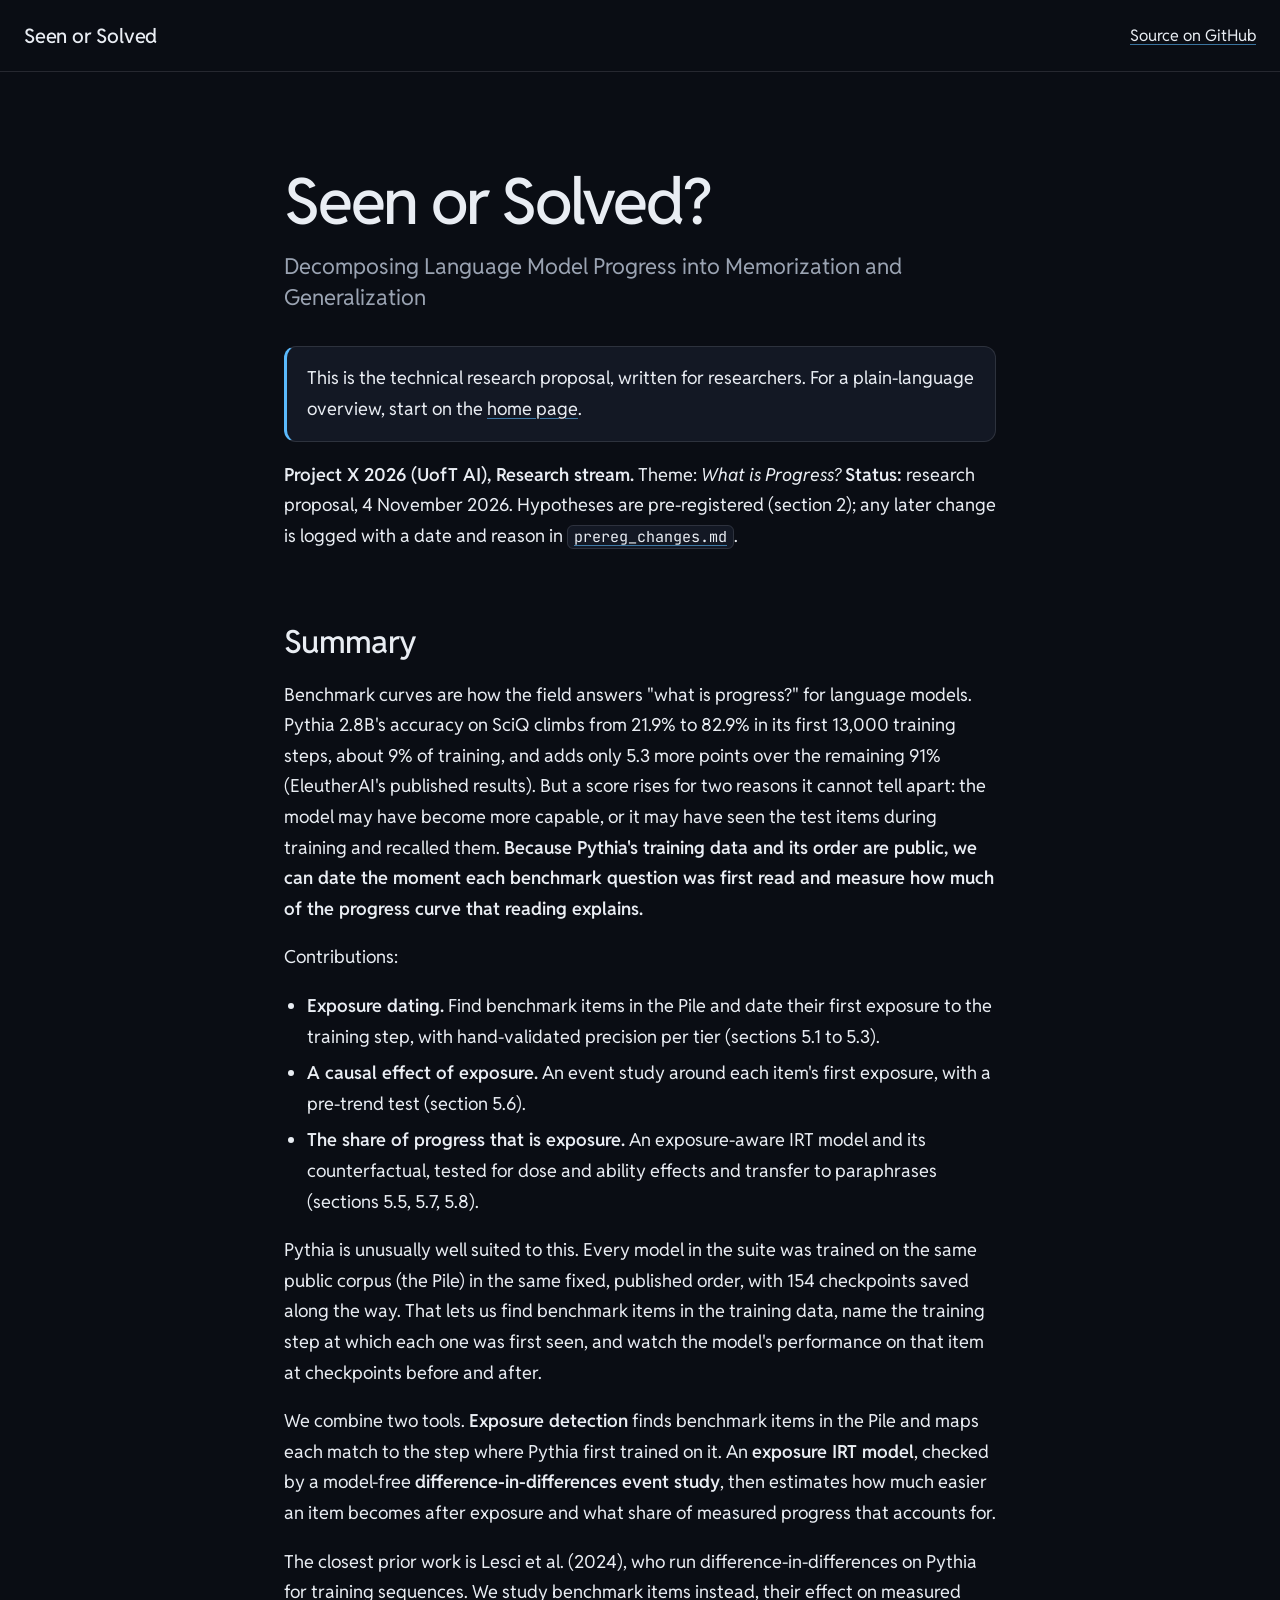
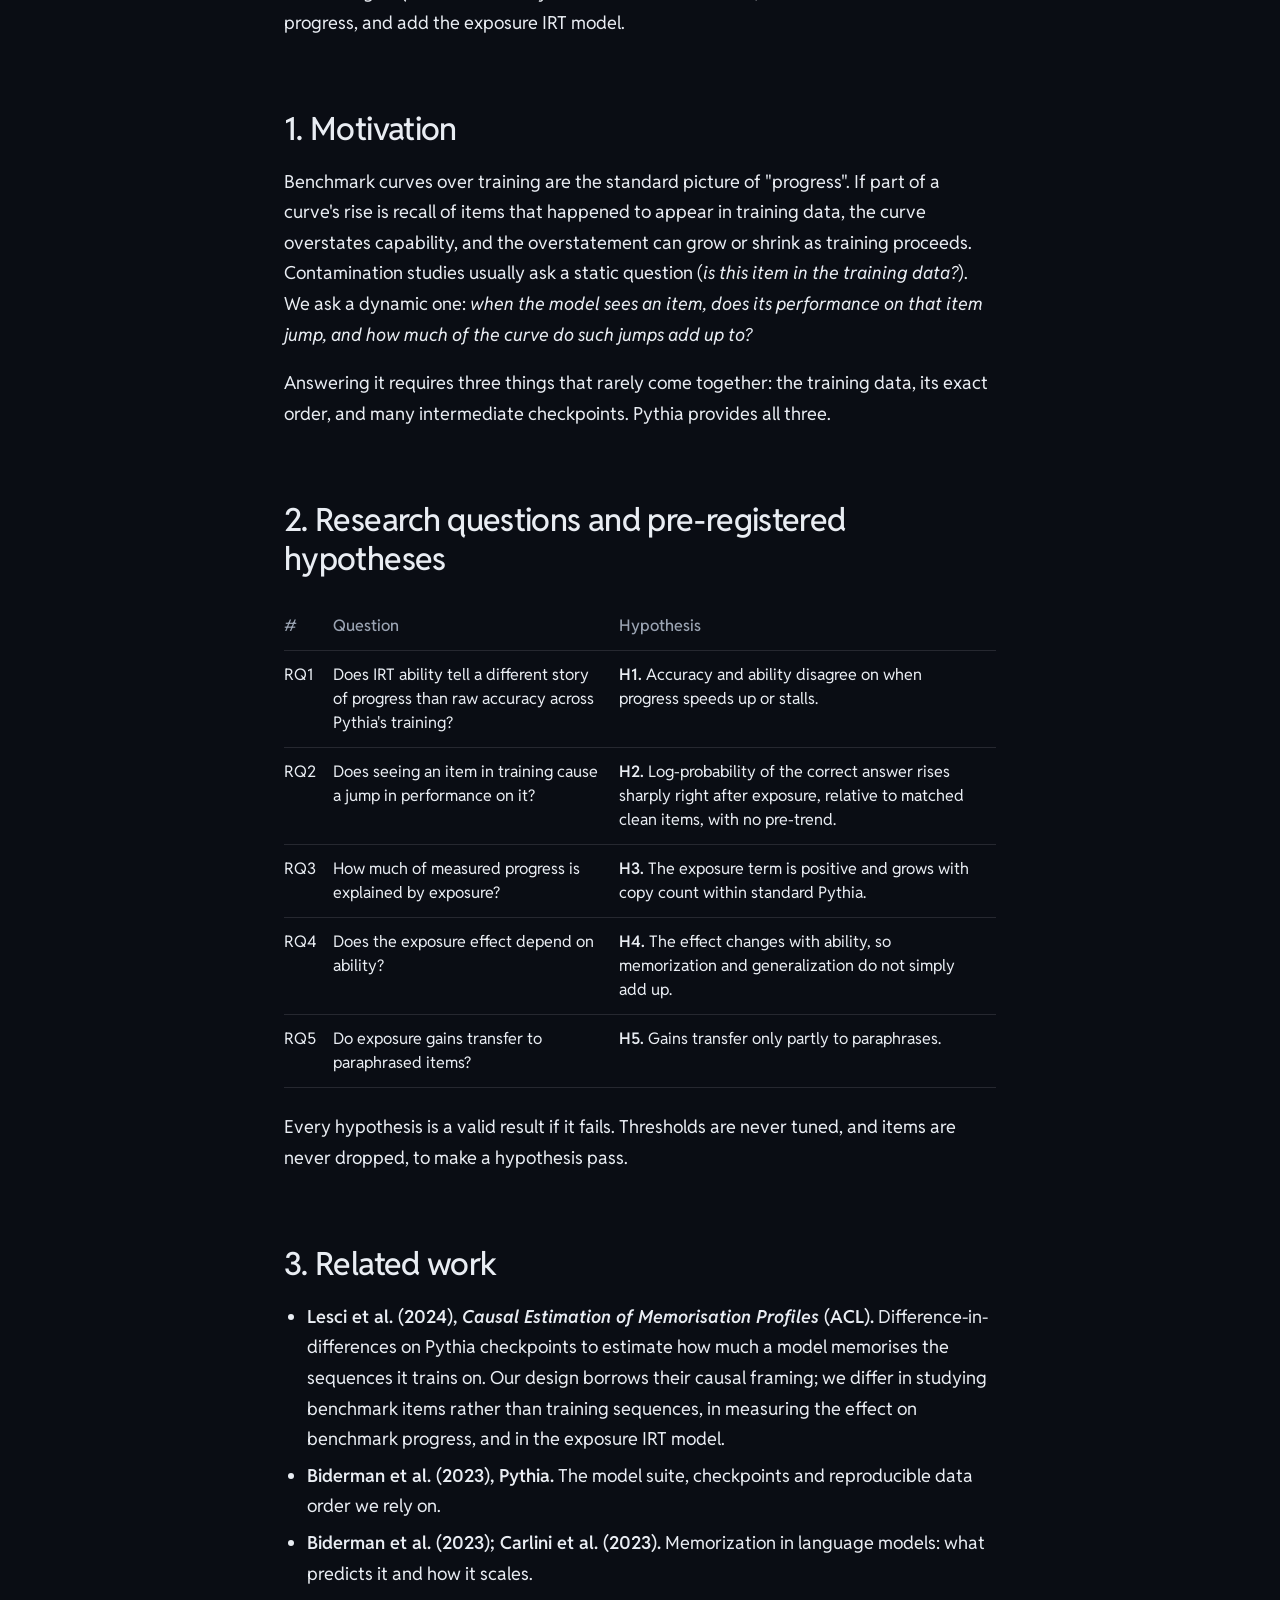
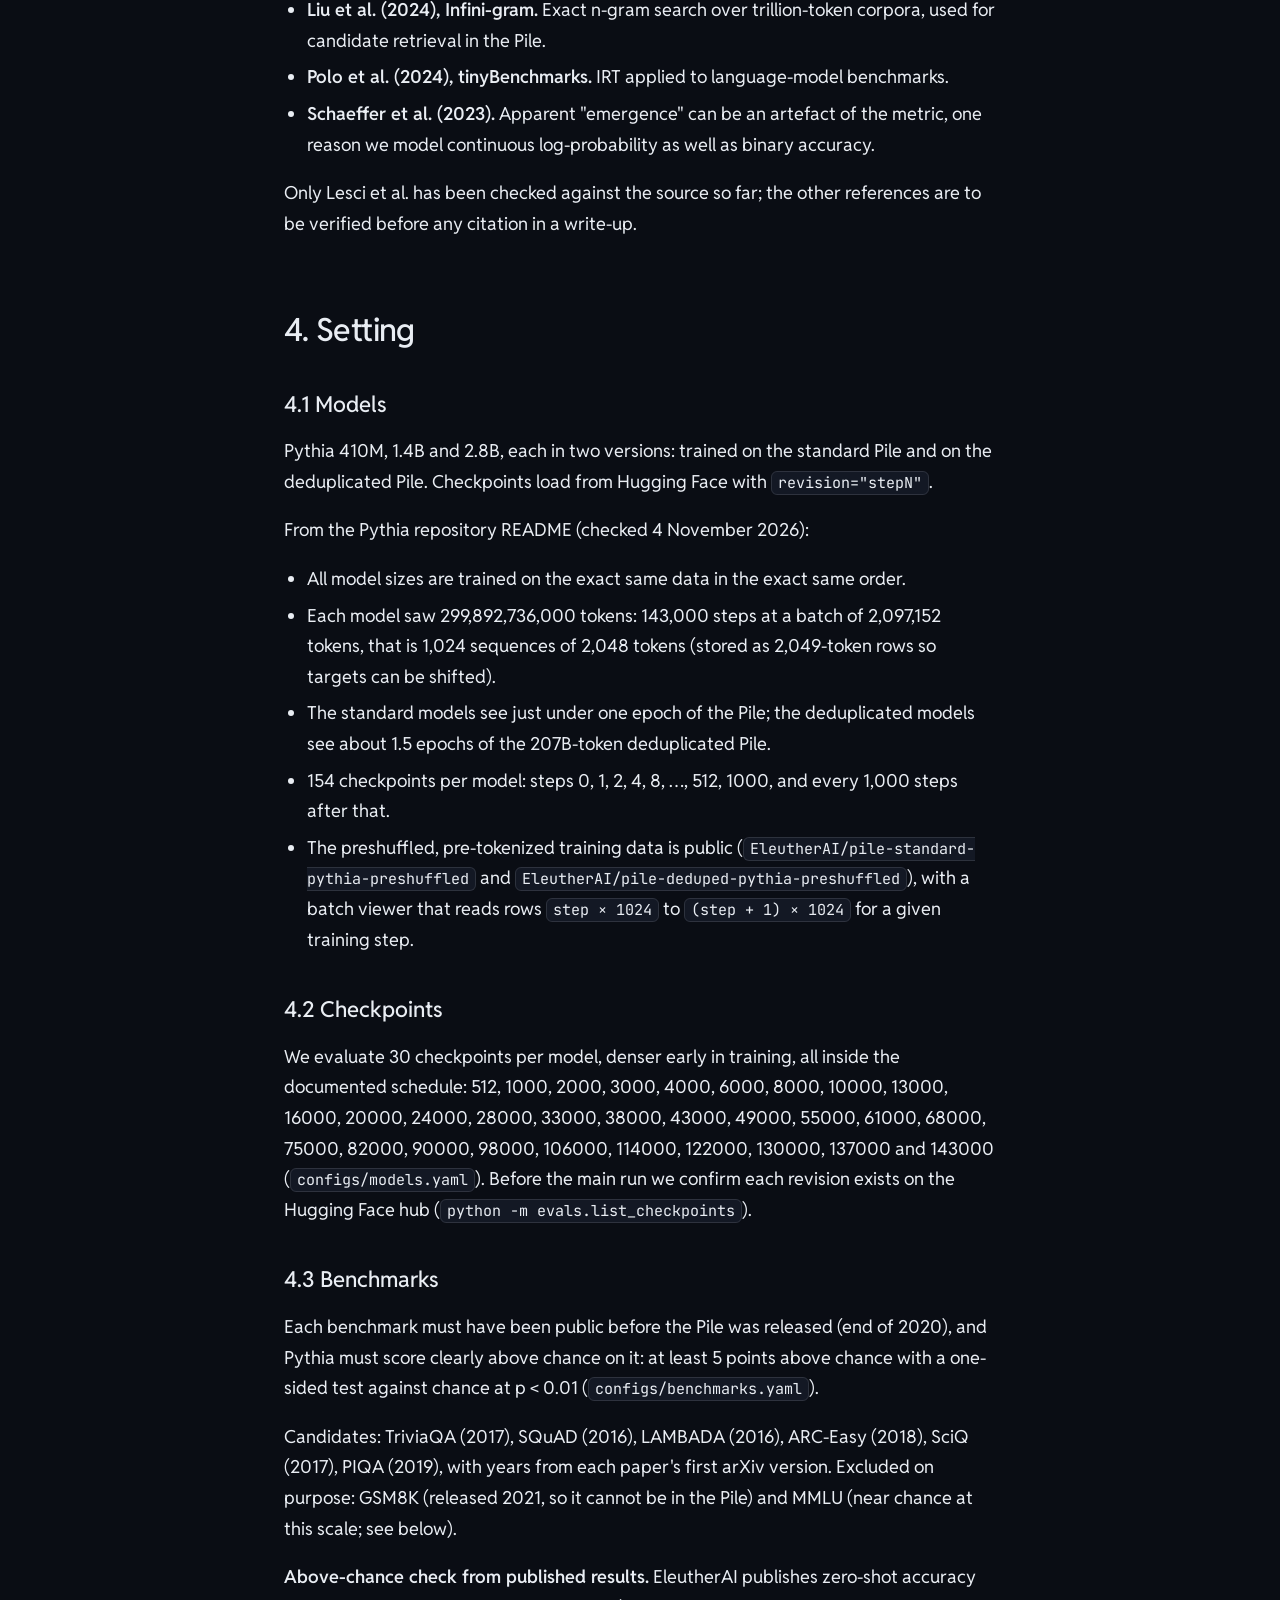
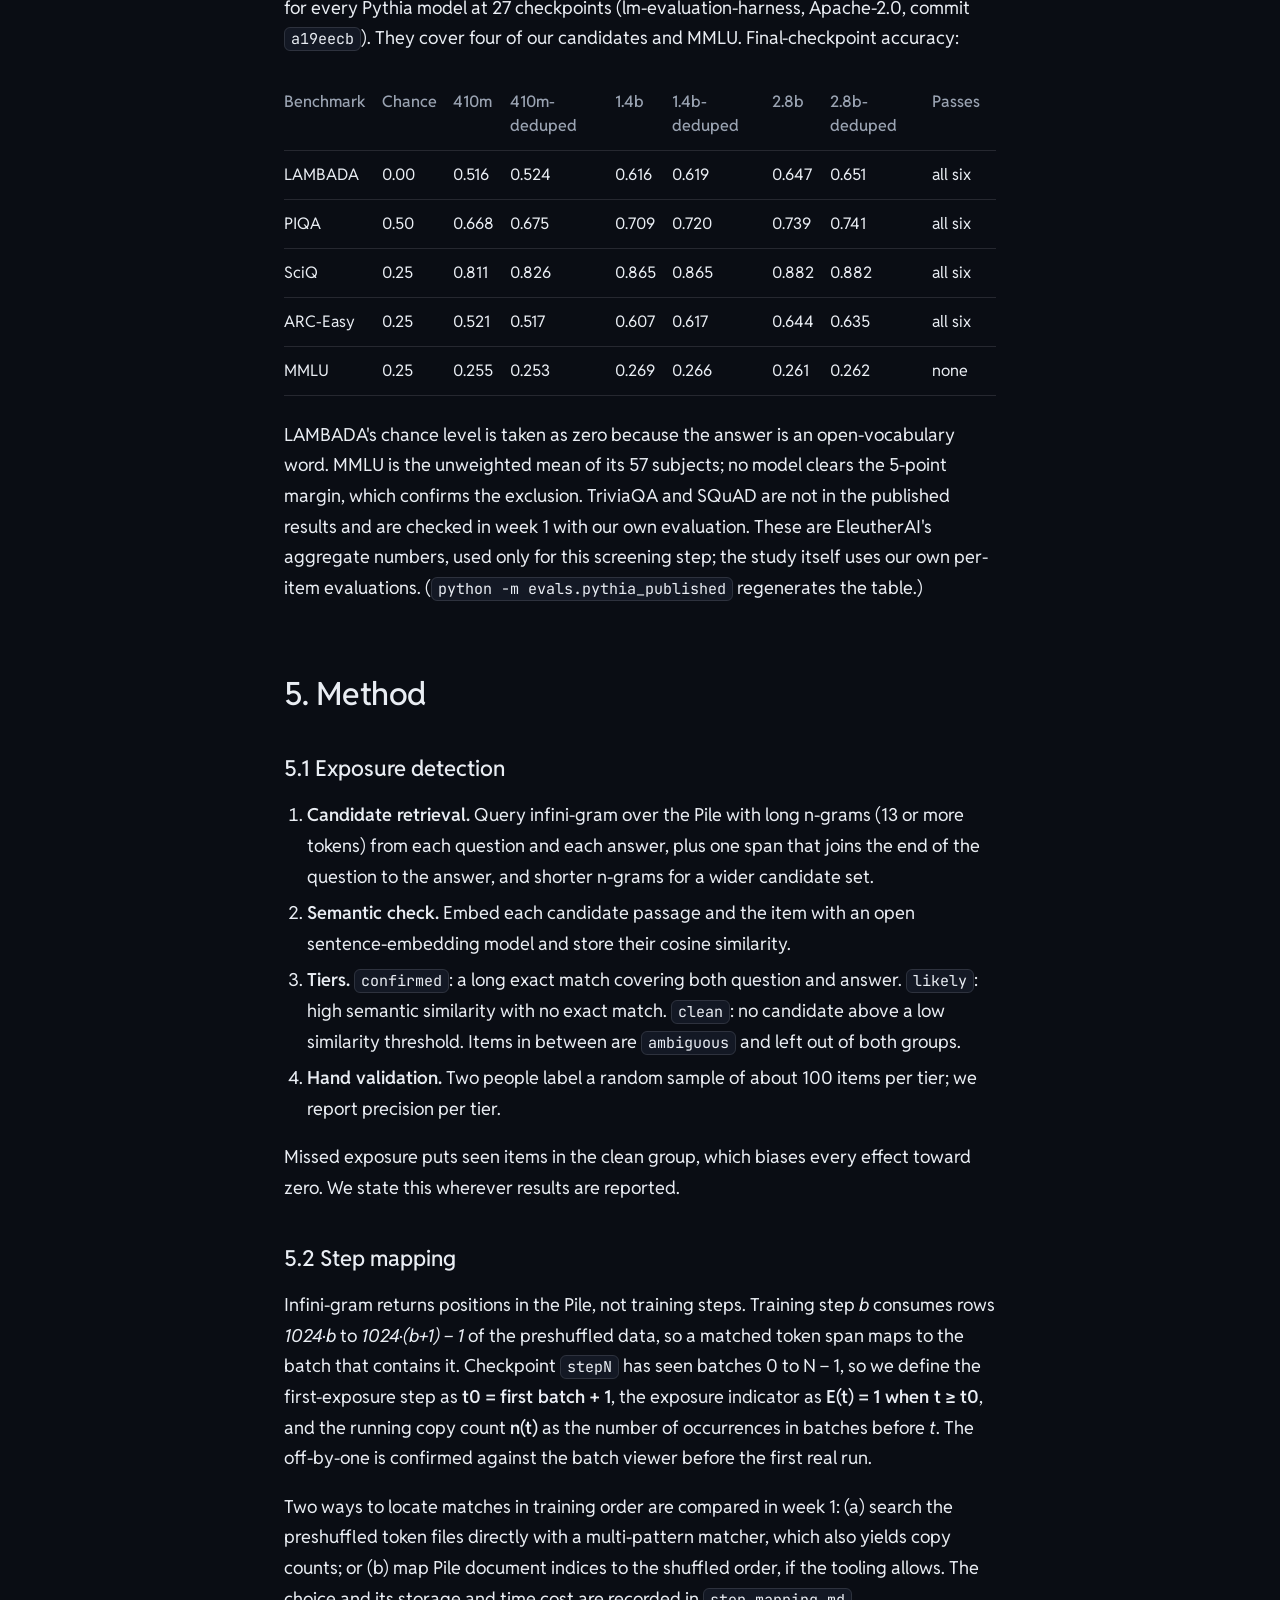
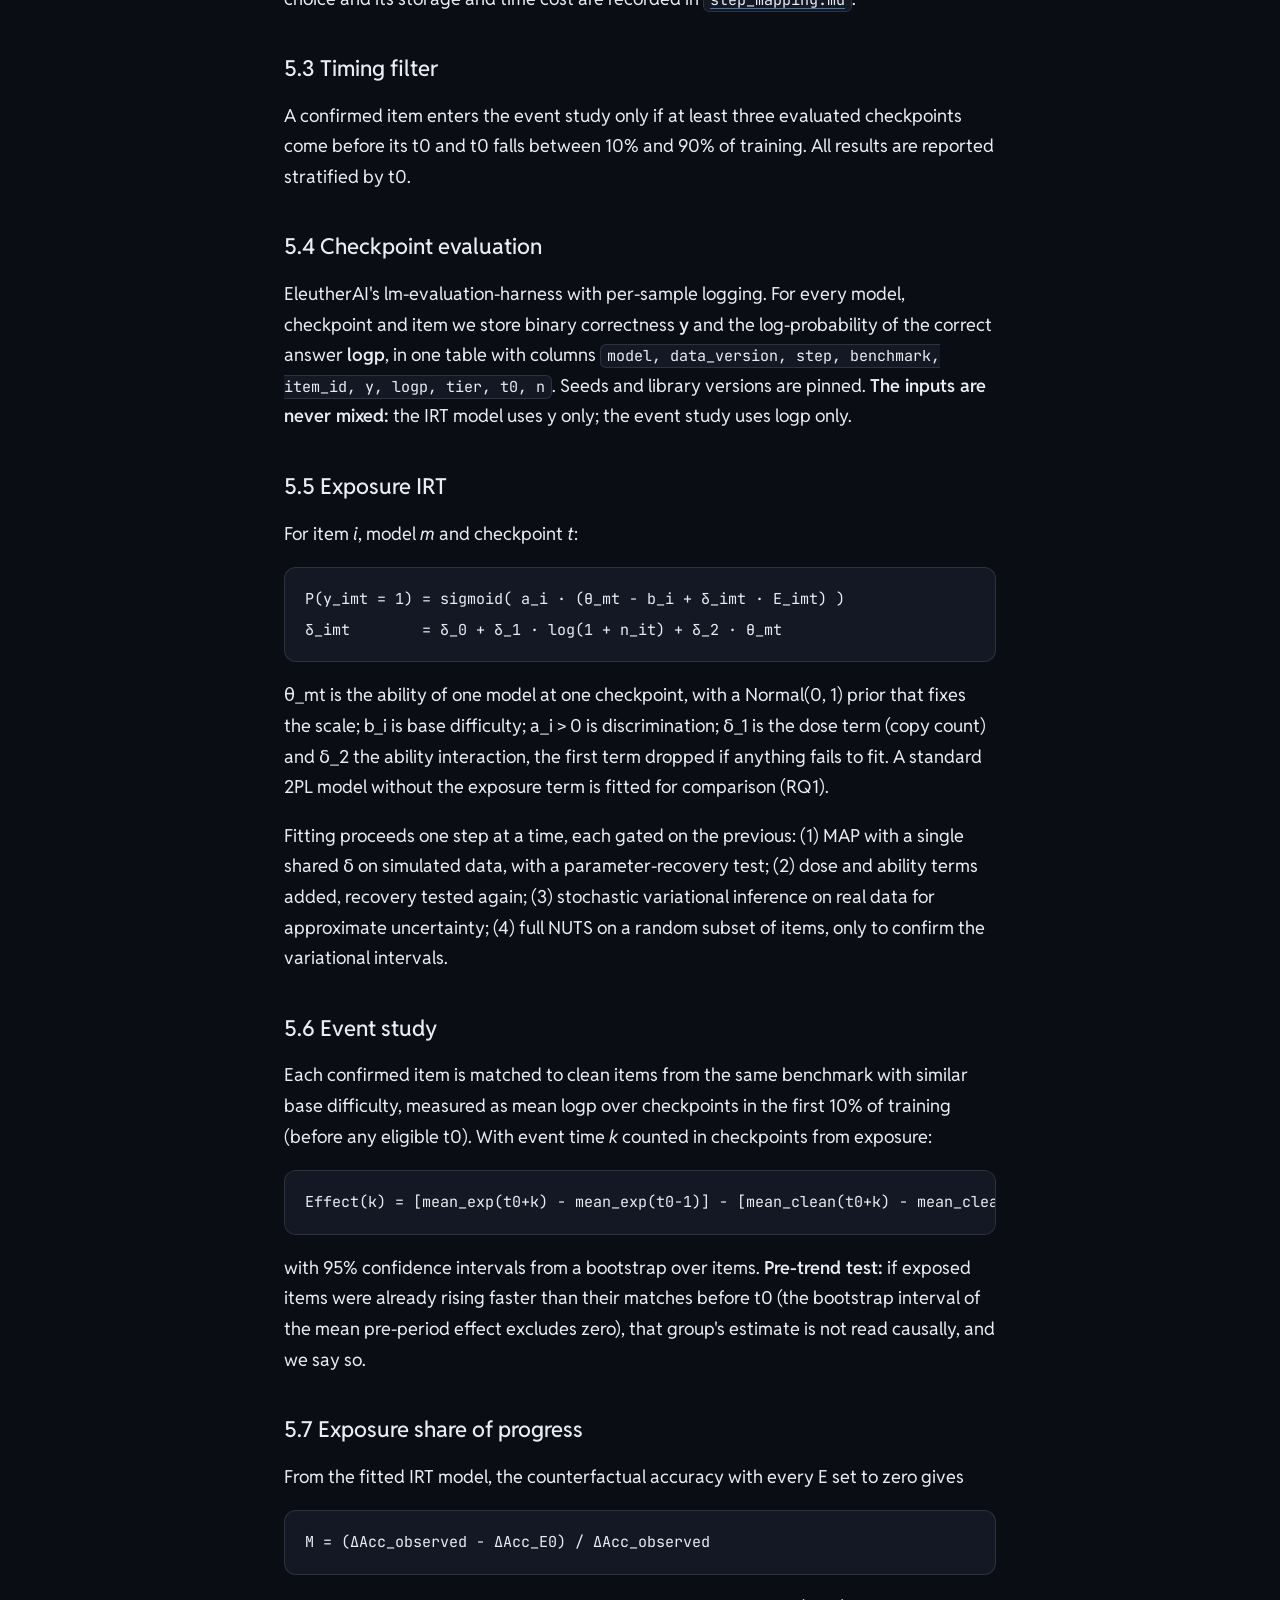
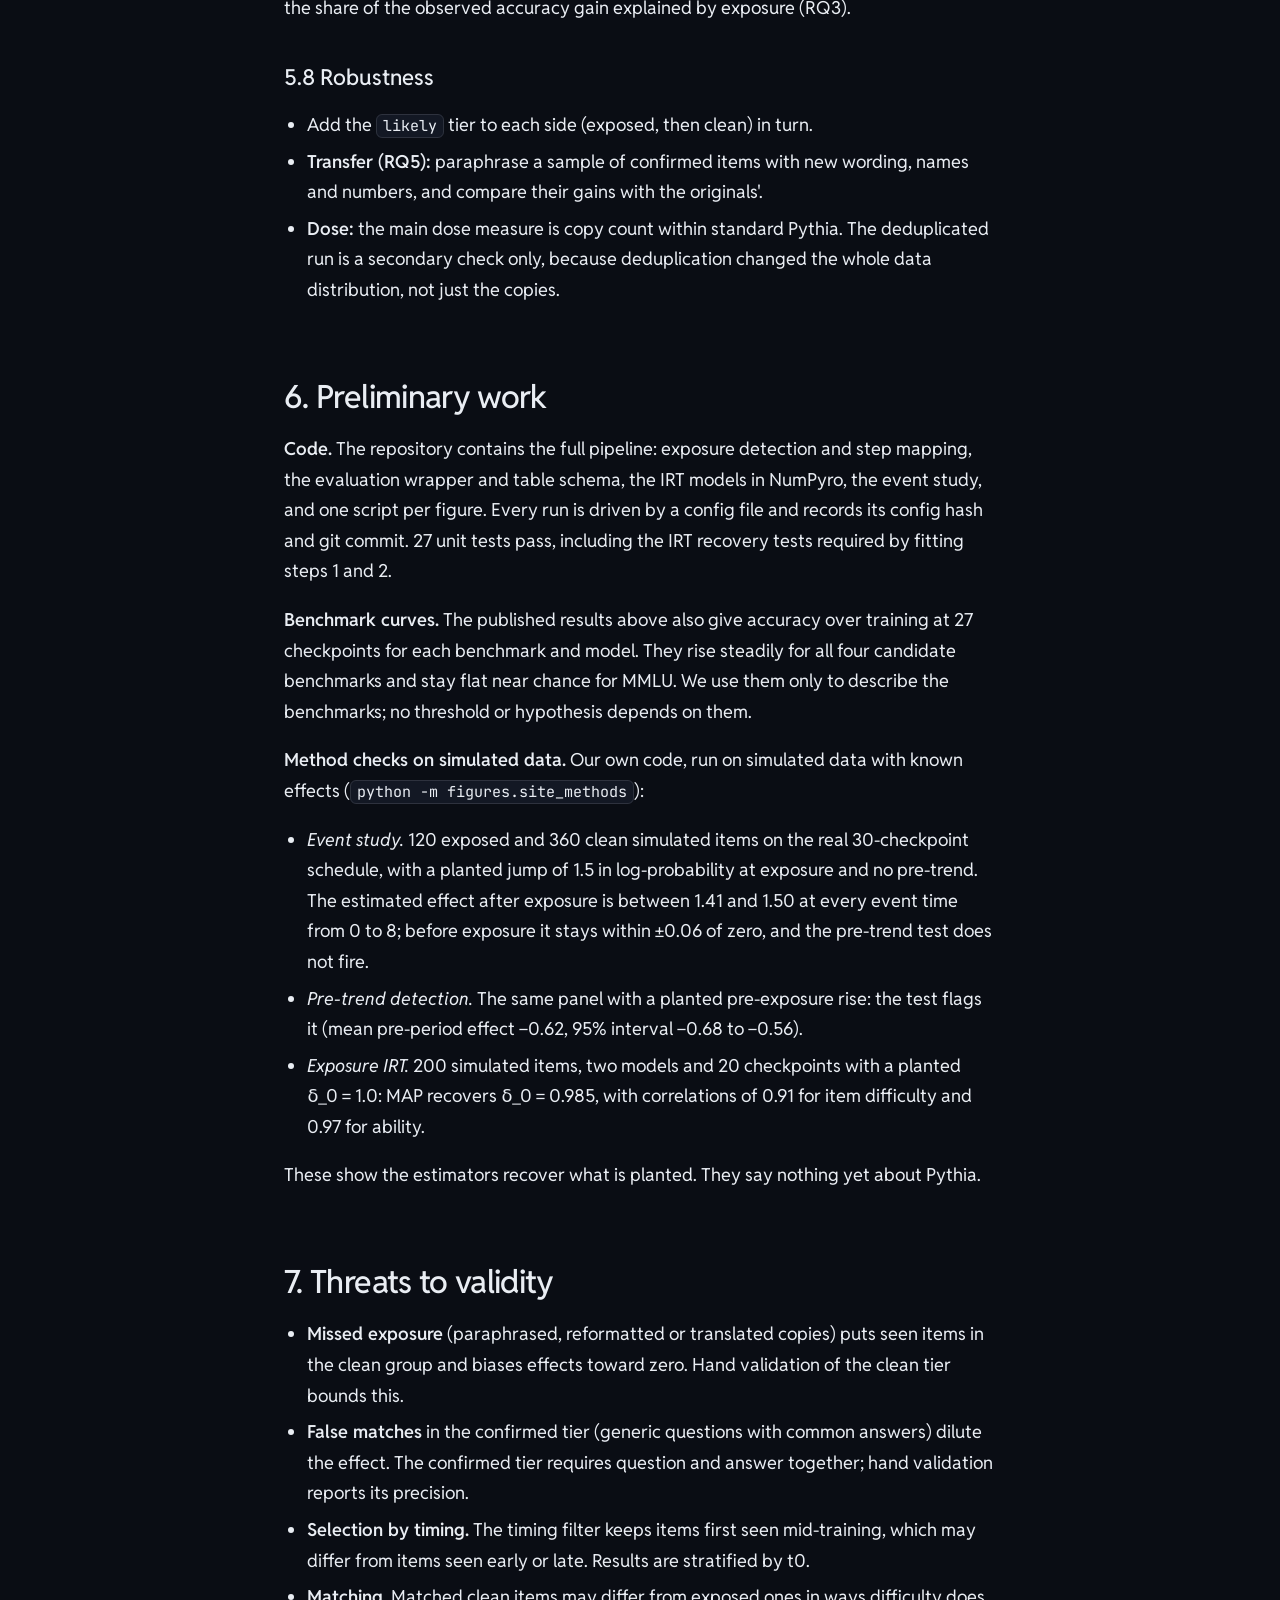
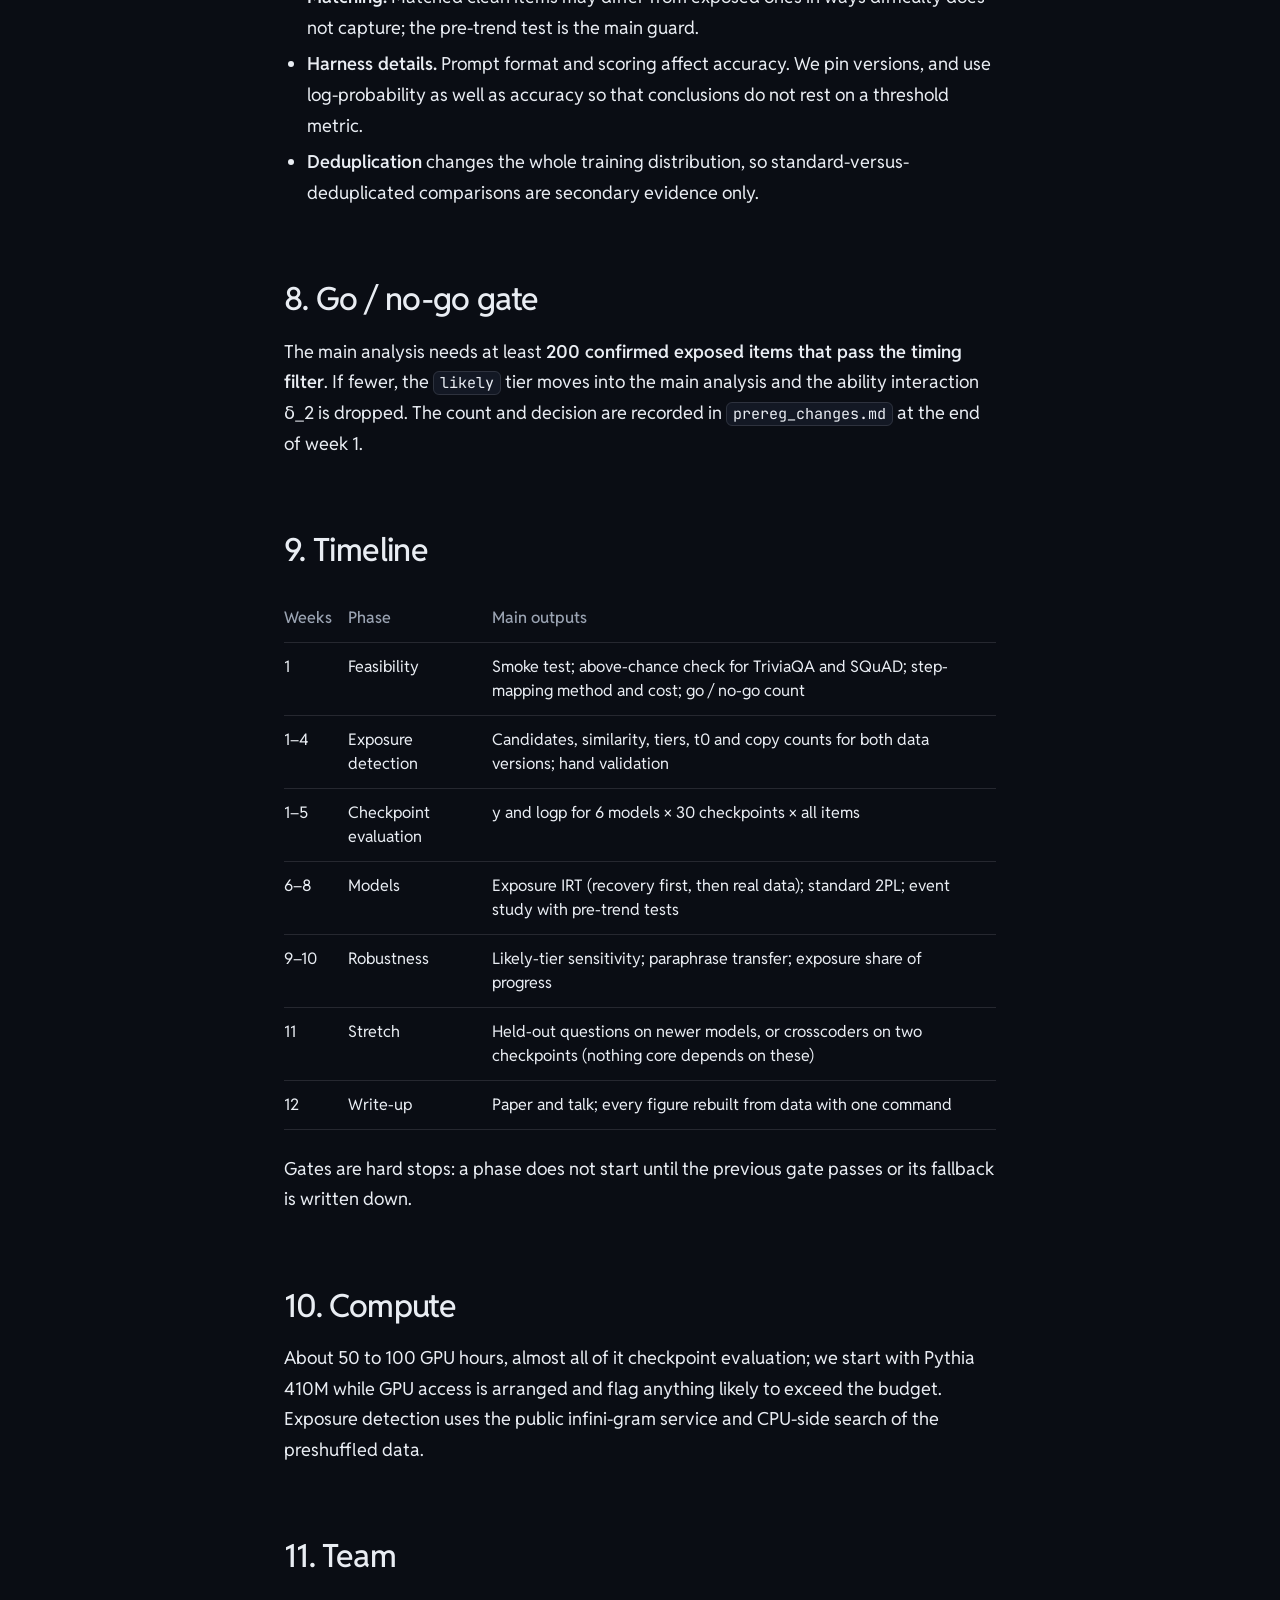
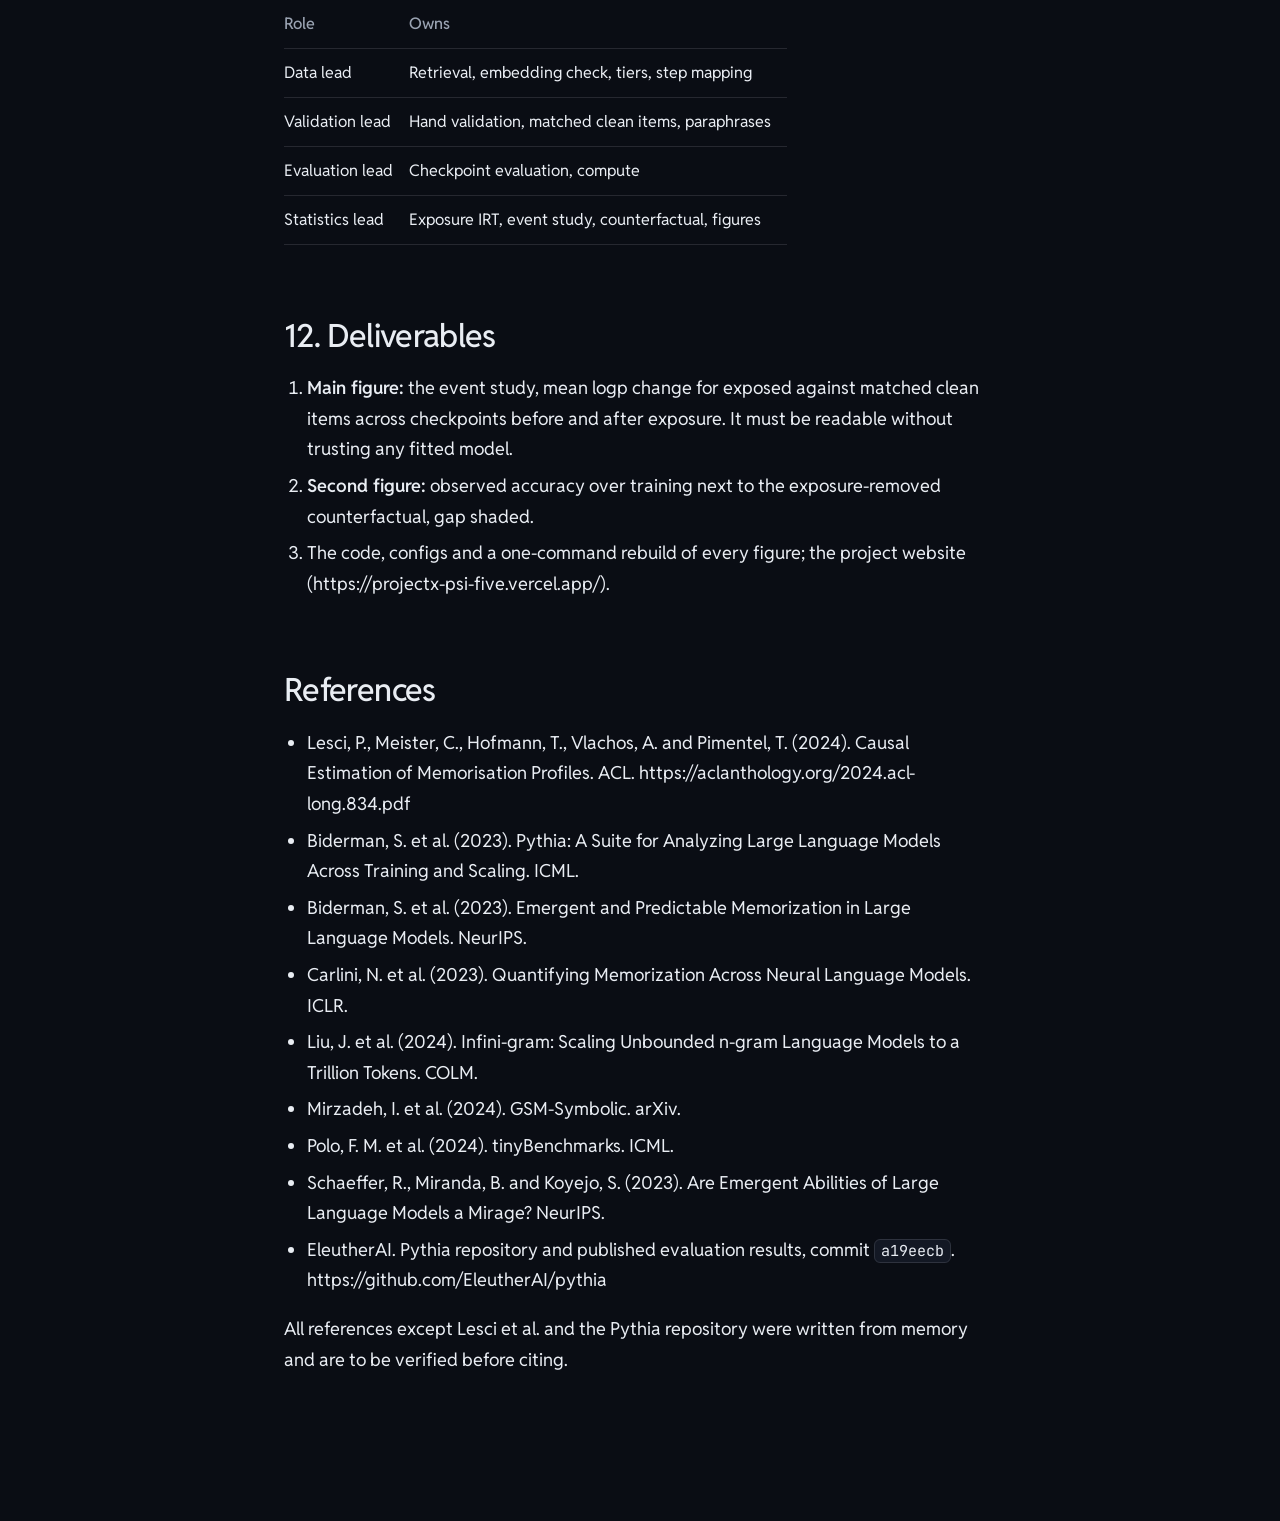
==== commit fce0a639: "Rebuild the website as a modern dark research page The exam-paper look read as old-fashioned. The pa" ====
--- a/site/proposal.html
+++ b/site/proposal.html
@@ -5,16 +5,17 @@
 <meta name="viewport" content="width=device-width, initial-scale=1">
 <title>Proposal: Seen or Solved?</title>
 <meta name="description" content="Research proposal: how much of Pythia's benchmark progress over training comes from having seen the test questions.">
-<link rel="icon" href="data:image/svg+xml,%3Csvg xmlns='http://www.w3.org/2000/svg' viewBox='0 0 32 32'%3E%3Ccircle cx='16' cy='16' r='14' fill='%23a1ffcb' stroke='%23232323' stroke-width='6'/%3E%3C/svg%3E">
+<link rel="icon" href="favicon.svg" type="image/svg+xml">
+<meta name="theme-color" content="#0a0d14">
 <link rel="preconnect" href="https://fonts.googleapis.com">
 <link rel="preconnect" href="https://fonts.gstatic.com" crossorigin>
-<link href="https://fonts.googleapis.com/css2?family=Rokkitt:wght@800&family=Literata:ital,opsz,wght@0,7..72,400;0,7..72,600;1,7..72,400&display=swap" rel="stylesheet">
-<link rel="stylesheet" href="assets/css/site.css">
+<link href="https://fonts.googleapis.com/css2?family=Reddit+Sans:ital,wght@0,400..700;1,400&family=JetBrains+Mono:wght@400..500&display=swap" rel="stylesheet">
+<link rel="stylesheet" href="assets/css/doc.css">
 </head>
 <body>
 <a class="skip" href="#doc">Skip to content</a>
 <header class="doc-top">
-  <a class="wordmark" href="index.html"><span class="wordmark__dot" aria-hidden="true"></span>Seen or Solved?</a>
+  <a class="wordmark" href="index.html">Seen or Solved</a>
   <a class="link" href="https://github.com/Eternal128/ProjectX/blob/main/docs/proposal.md">Source on GitHub</a>
 </header>
 <main class="doc" id="doc">
--- a/site/assets/css/doc.css
+++ b/site/assets/css/doc.css
@@ -0,0 +1,37 @@
+/* Seen or Solved: the proposal page. A reading page in the home page's palette and type. */
+:root {
+  --bg: #0a0d14; --surface: #131824; --ink: #e9edf3; --muted: #9aa3b2; --accent: #5ab9fc; --line: rgb(233 237 243 / .12);
+  --font: "Reddit Sans", system-ui, sans-serif; --mono: "JetBrains Mono", ui-monospace, Menlo, Consolas, monospace;
+  color-scheme: dark;
+}
+*, *::before, *::after { box-sizing: border-box; }
+html, body { margin: 0; }
+body { background: var(--bg); color: var(--ink); font: 400 18px/1.7 var(--font); -webkit-font-smoothing: antialiased; }
+a { color: inherit; text-decoration: underline; text-decoration-color: rgb(90 185 252 / .6); text-underline-offset: 3px; text-decoration-thickness: 1px; }
+a:hover { color: var(--accent); }
+:focus-visible { outline: 2px solid var(--accent); outline-offset: 3px; border-radius: 4px; }
+.skip { position: absolute; left: -9999px; }
+.skip:focus { left: 24px; top: 16px; z-index: 20; background: var(--accent); color: var(--bg); padding: 8px 14px; border-radius: 8px; text-decoration: none; }
+.doc-top { position: sticky; top: 0; z-index: 10; display: flex; align-items: center; justify-content: space-between; gap: 16px;
+           height: 72px; padding: 0 max(24px, calc((100vw - 1280px) / 2)); background: var(--bg); border-bottom: 1px solid var(--line); }
+.wordmark { font-size: 20px; font-weight: 500; letter-spacing: -0.01em; text-decoration: none; }
+.doc-top .link { font-size: 16px; }
+.doc { max-width: 760px; margin: 0 auto; padding: 96px 24px 128px; }
+.doc h1 { font-size: clamp(40px, 6vw, 64px); line-height: 1.04; font-weight: 500; letter-spacing: -0.035em; margin: 0 0 16px; }
+.doc-sub { font-size: 22px; line-height: 1.45; color: var(--muted); margin: 0 0 32px; }
+.doc-note { background: var(--surface); border: 1px solid var(--line); border-left: 3px solid var(--accent); border-radius: 12px; padding: 16px 20px; }
+.doc h2 { font-size: 32px; line-height: 1.2; font-weight: 500; letter-spacing: -0.02em; margin: 72px 0 16px; scroll-margin-top: 96px; }
+.doc h3 { font-size: 22px; line-height: 1.3; font-weight: 500; margin: 40px 0 8px; scroll-margin-top: 96px; }
+.doc p, .doc li { max-width: 68ch; }
+.doc ul, .doc ol { padding-left: 1.3em; }
+.doc li + li { margin-top: 6px; }
+.doc strong { font-weight: 600; }
+.doc code { font: 400 0.84em/1.5 var(--mono); background: var(--surface); border: 1px solid var(--line); border-radius: 6px; padding: 1px 6px; }
+.doc pre { background: var(--surface); border: 1px solid var(--line); border-radius: 12px; padding: 16px 20px; overflow-x: auto; }
+.doc pre code { background: none; border: 0; padding: 0; }
+.doc table { width: 100%; border-collapse: collapse; margin: 24px 0; font-size: 16px; line-height: 1.5; display: block; overflow-x: auto; }
+.doc th, .doc td { text-align: left; vertical-align: top; padding: 12px 16px 12px 0; border-bottom: 1px solid var(--line); }
+.doc th { font-weight: 500; color: var(--muted); }
+.doc blockquote { margin: 24px 0; padding-left: 20px; border-left: 3px solid var(--line); color: var(--muted); }
+.doc hr { border: 0; border-top: 1px solid var(--line); margin: 48px 0; }
+@media (max-width: 639px) { body { font-size: 17px; } .doc { padding-top: 56px; } .doc-top { height: 56px; } .doc h2 { font-size: 26px; margin-top: 56px; } }
